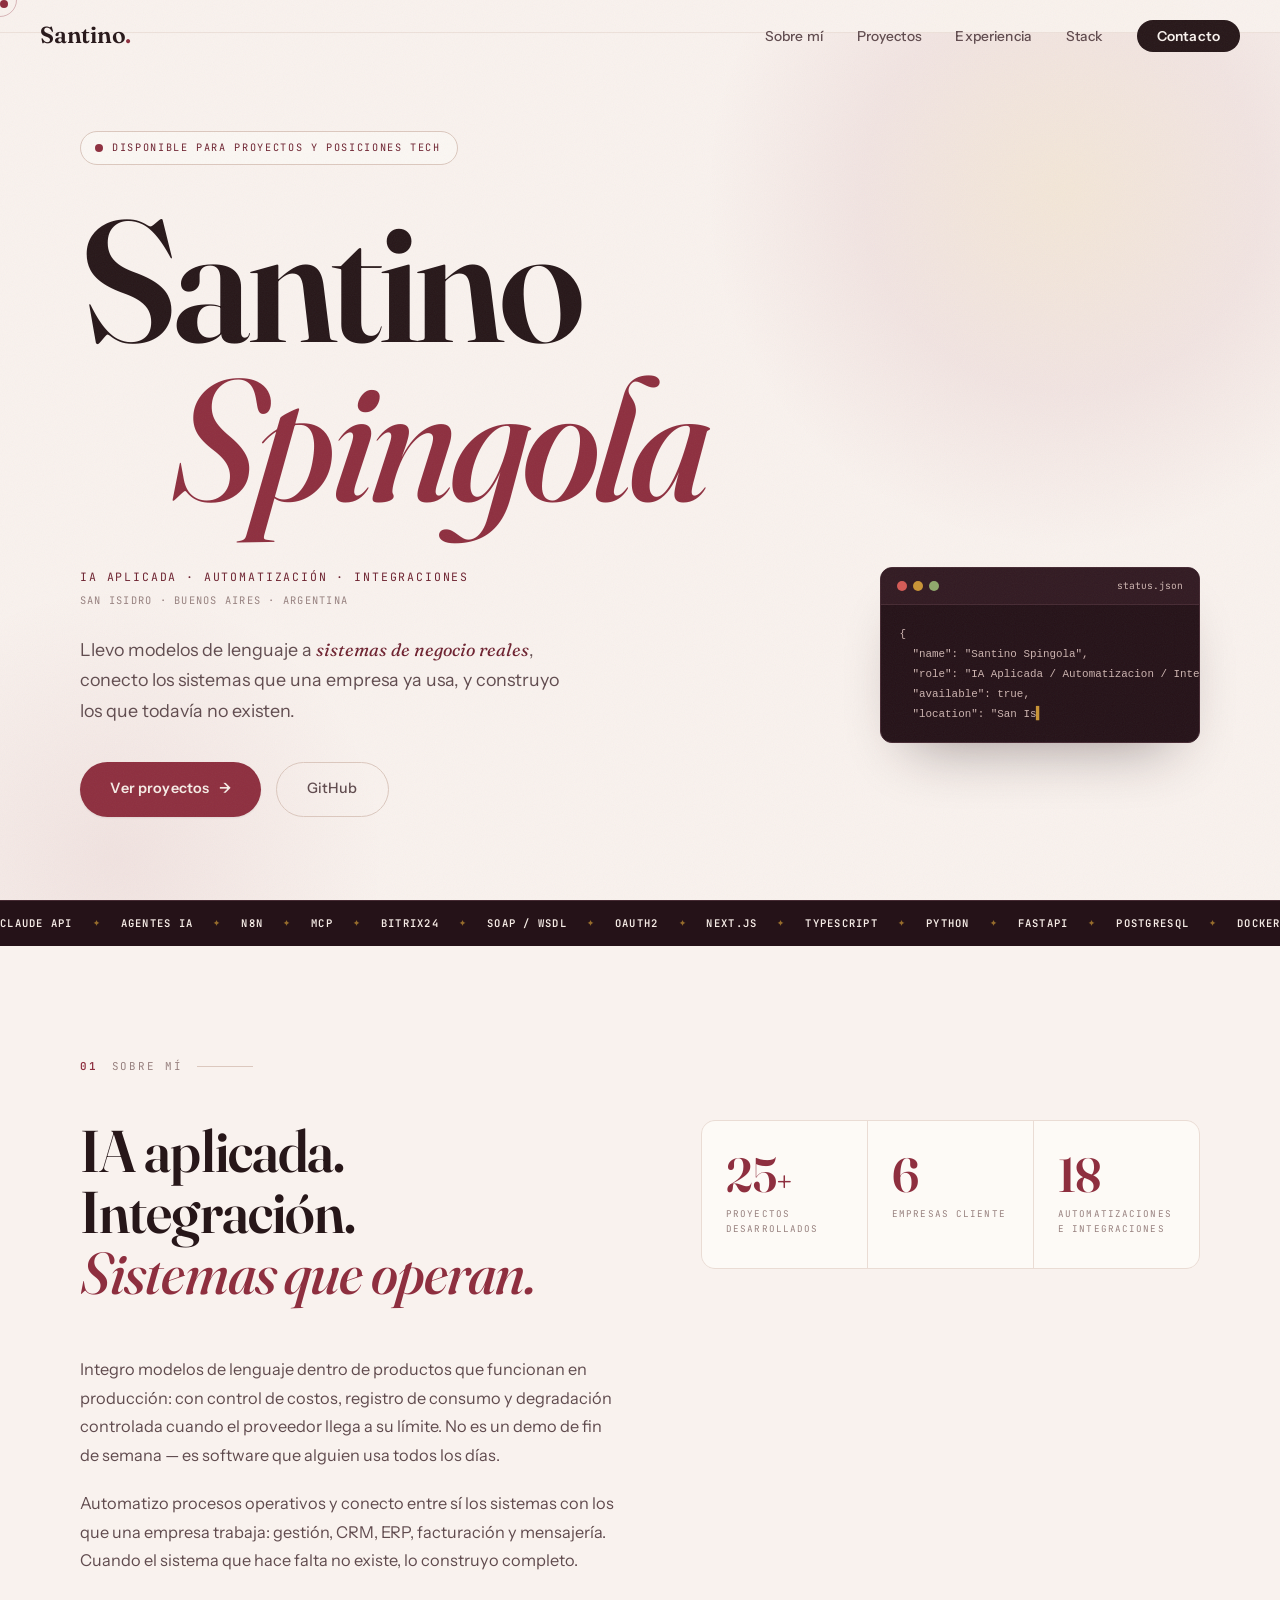
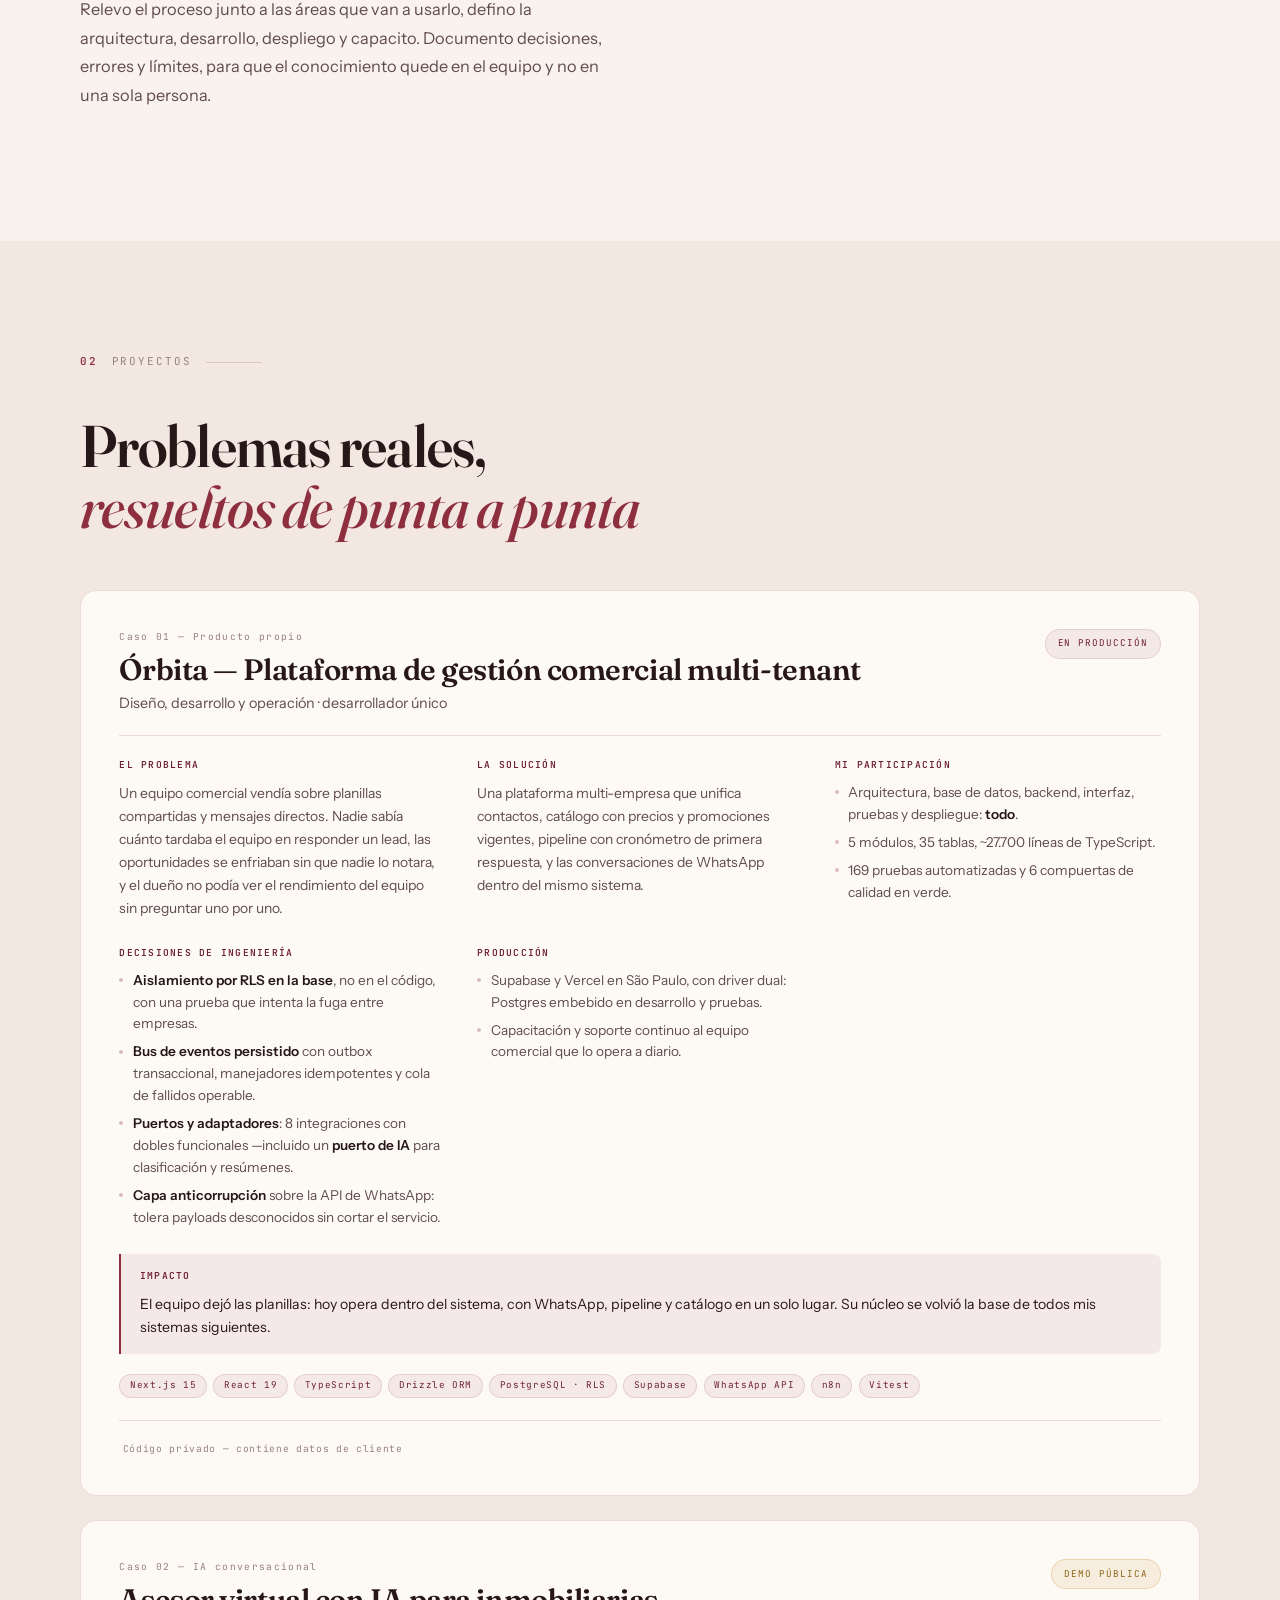
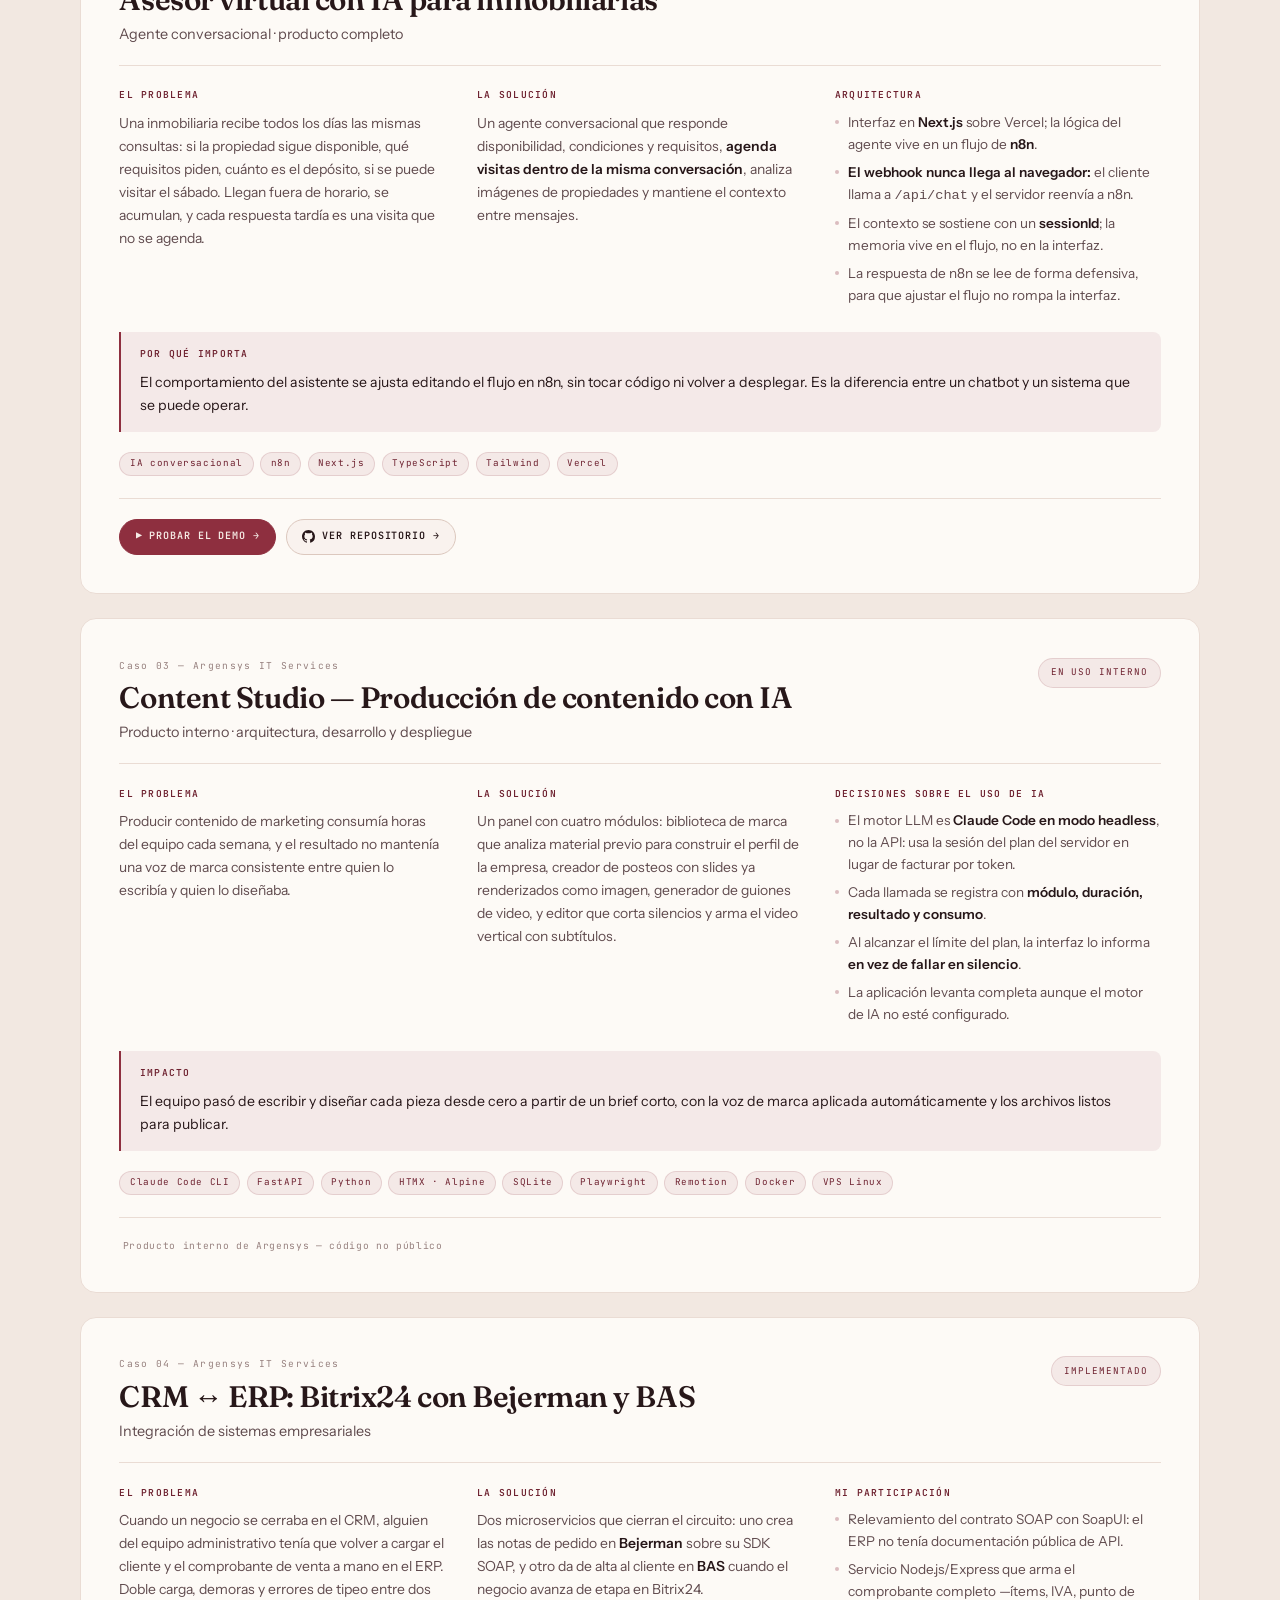
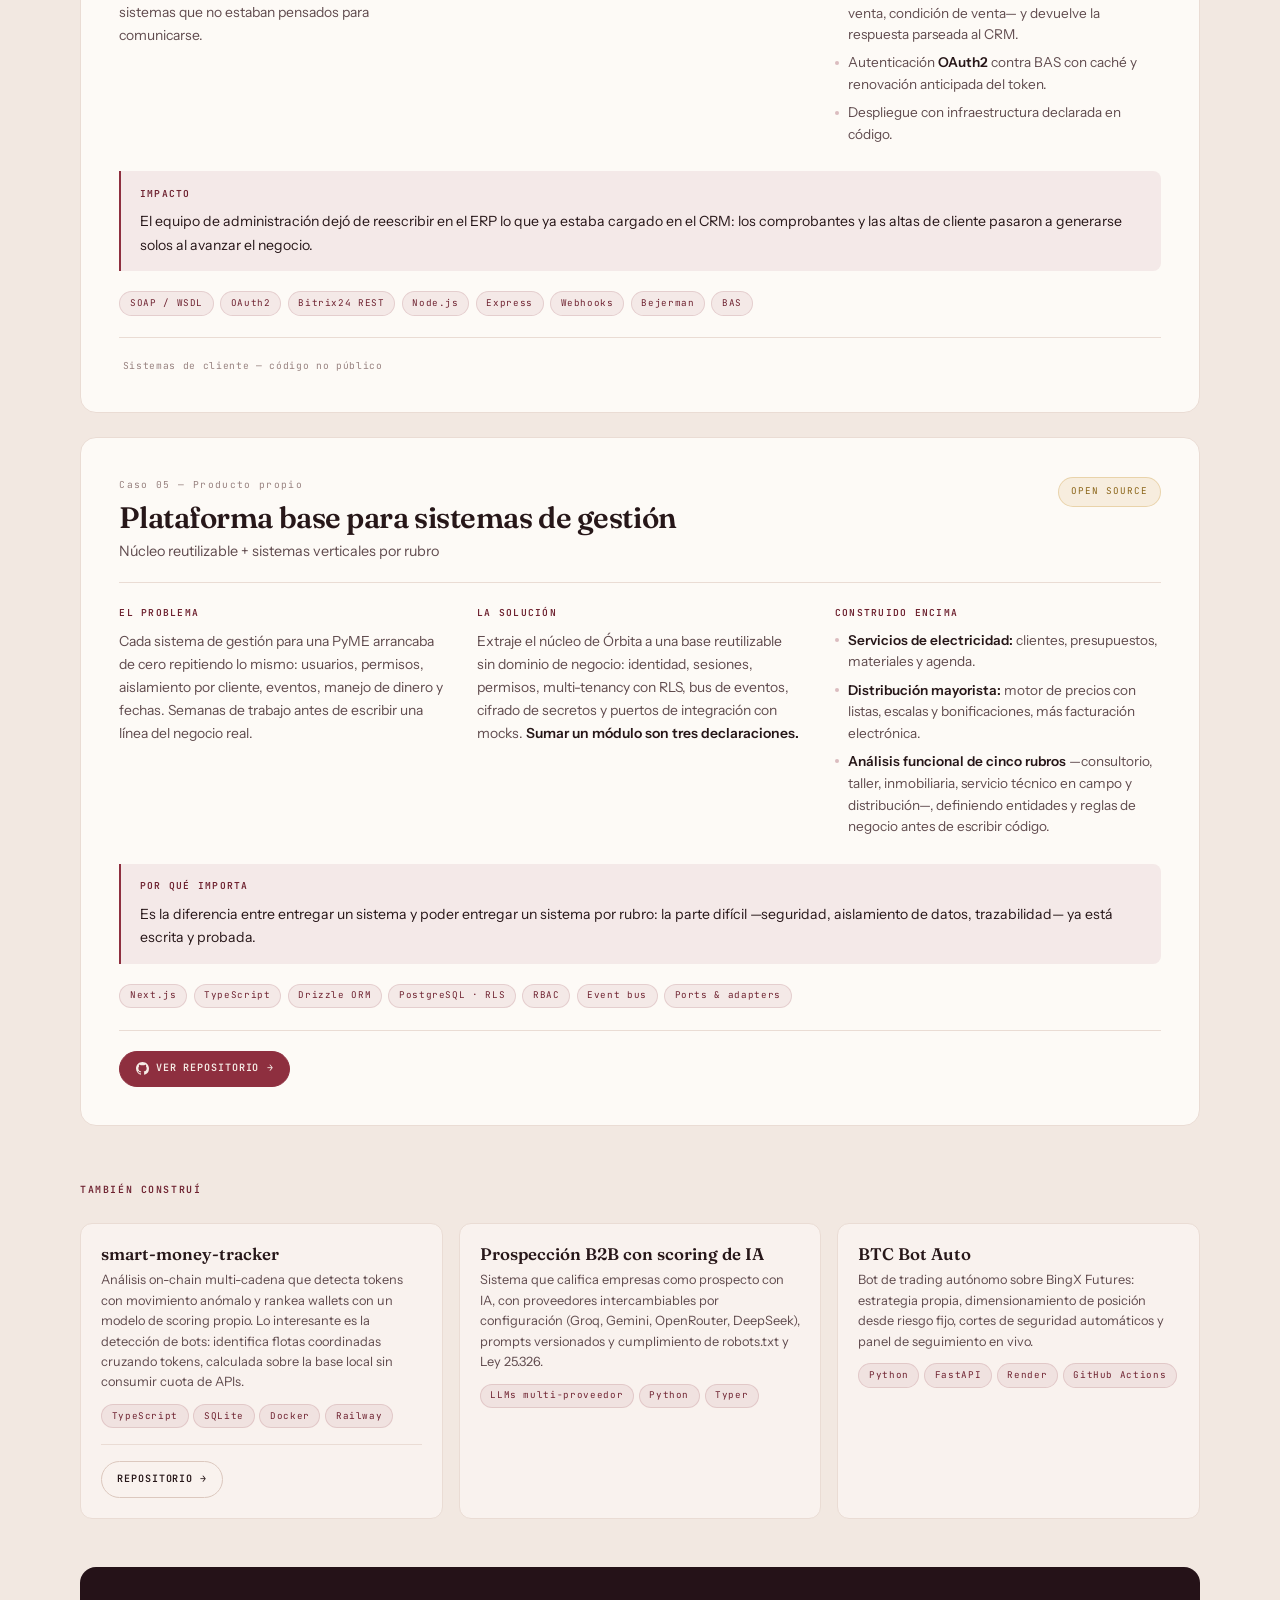
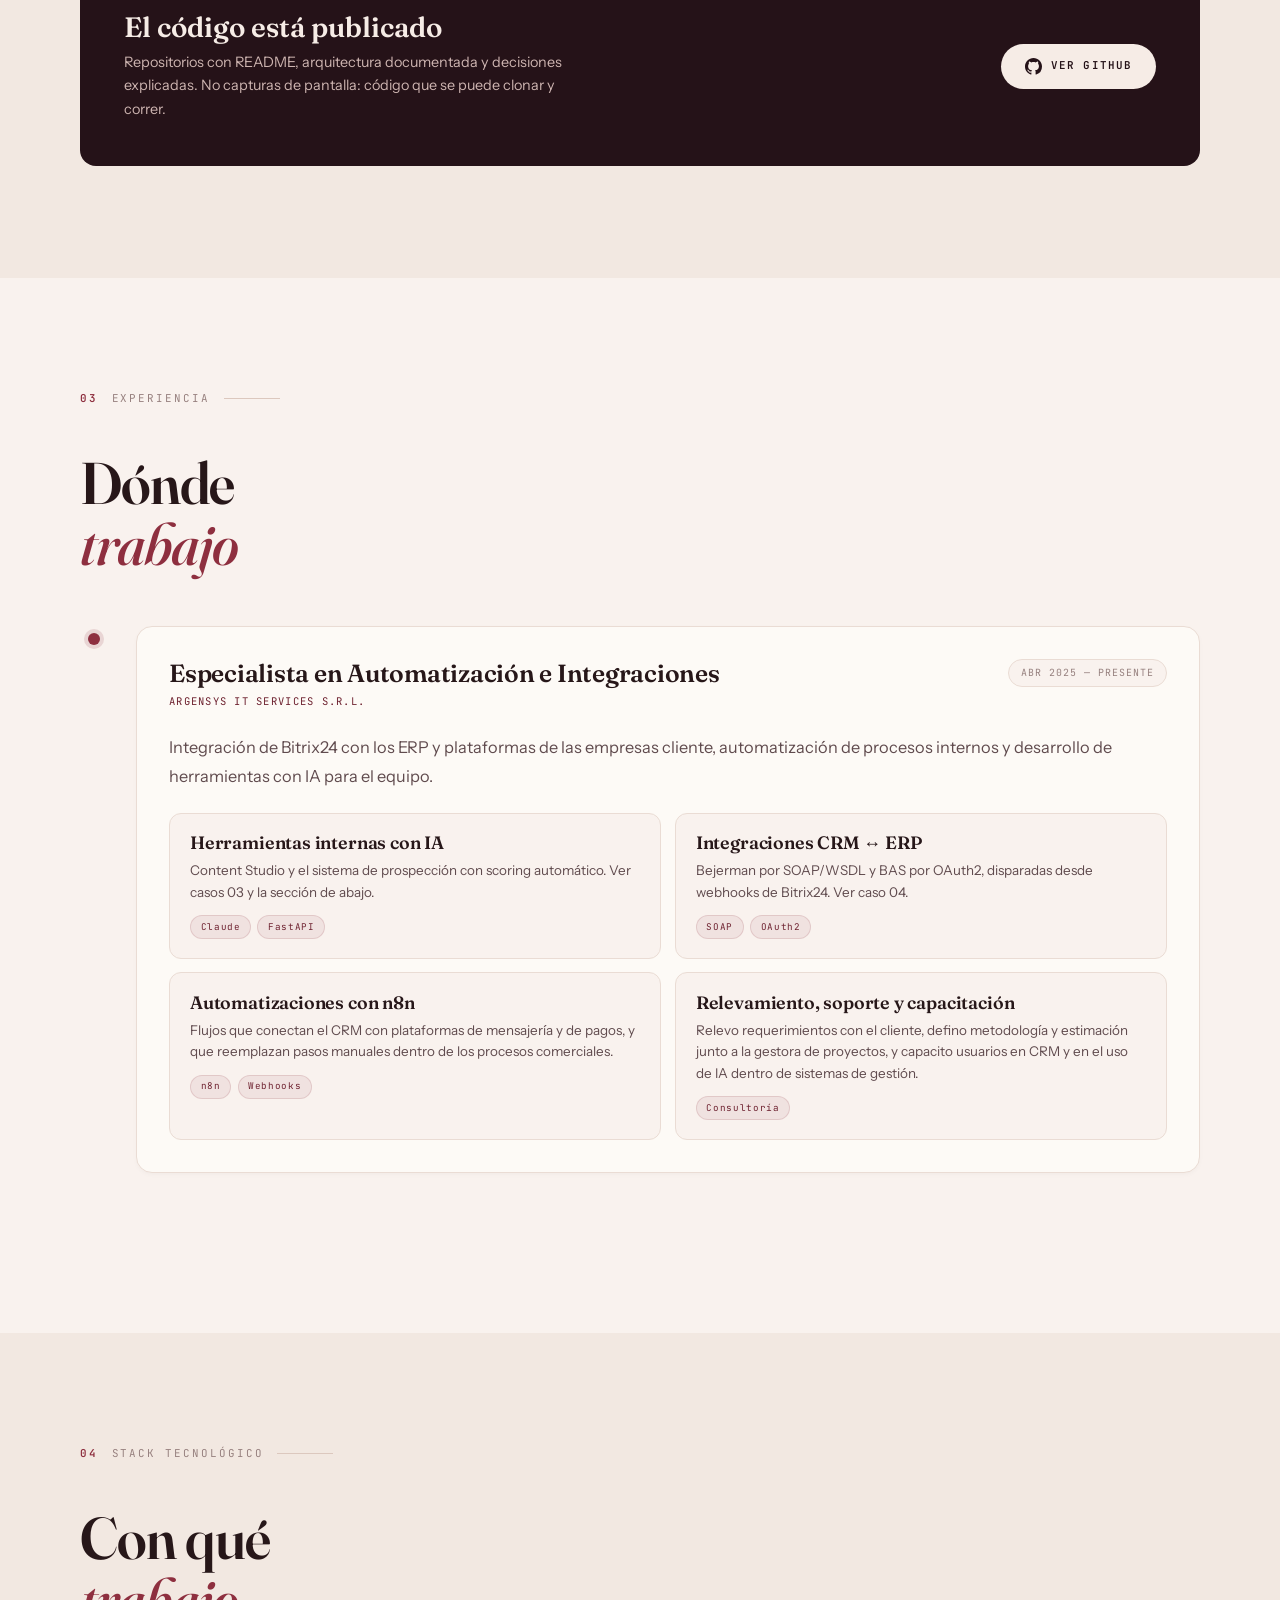
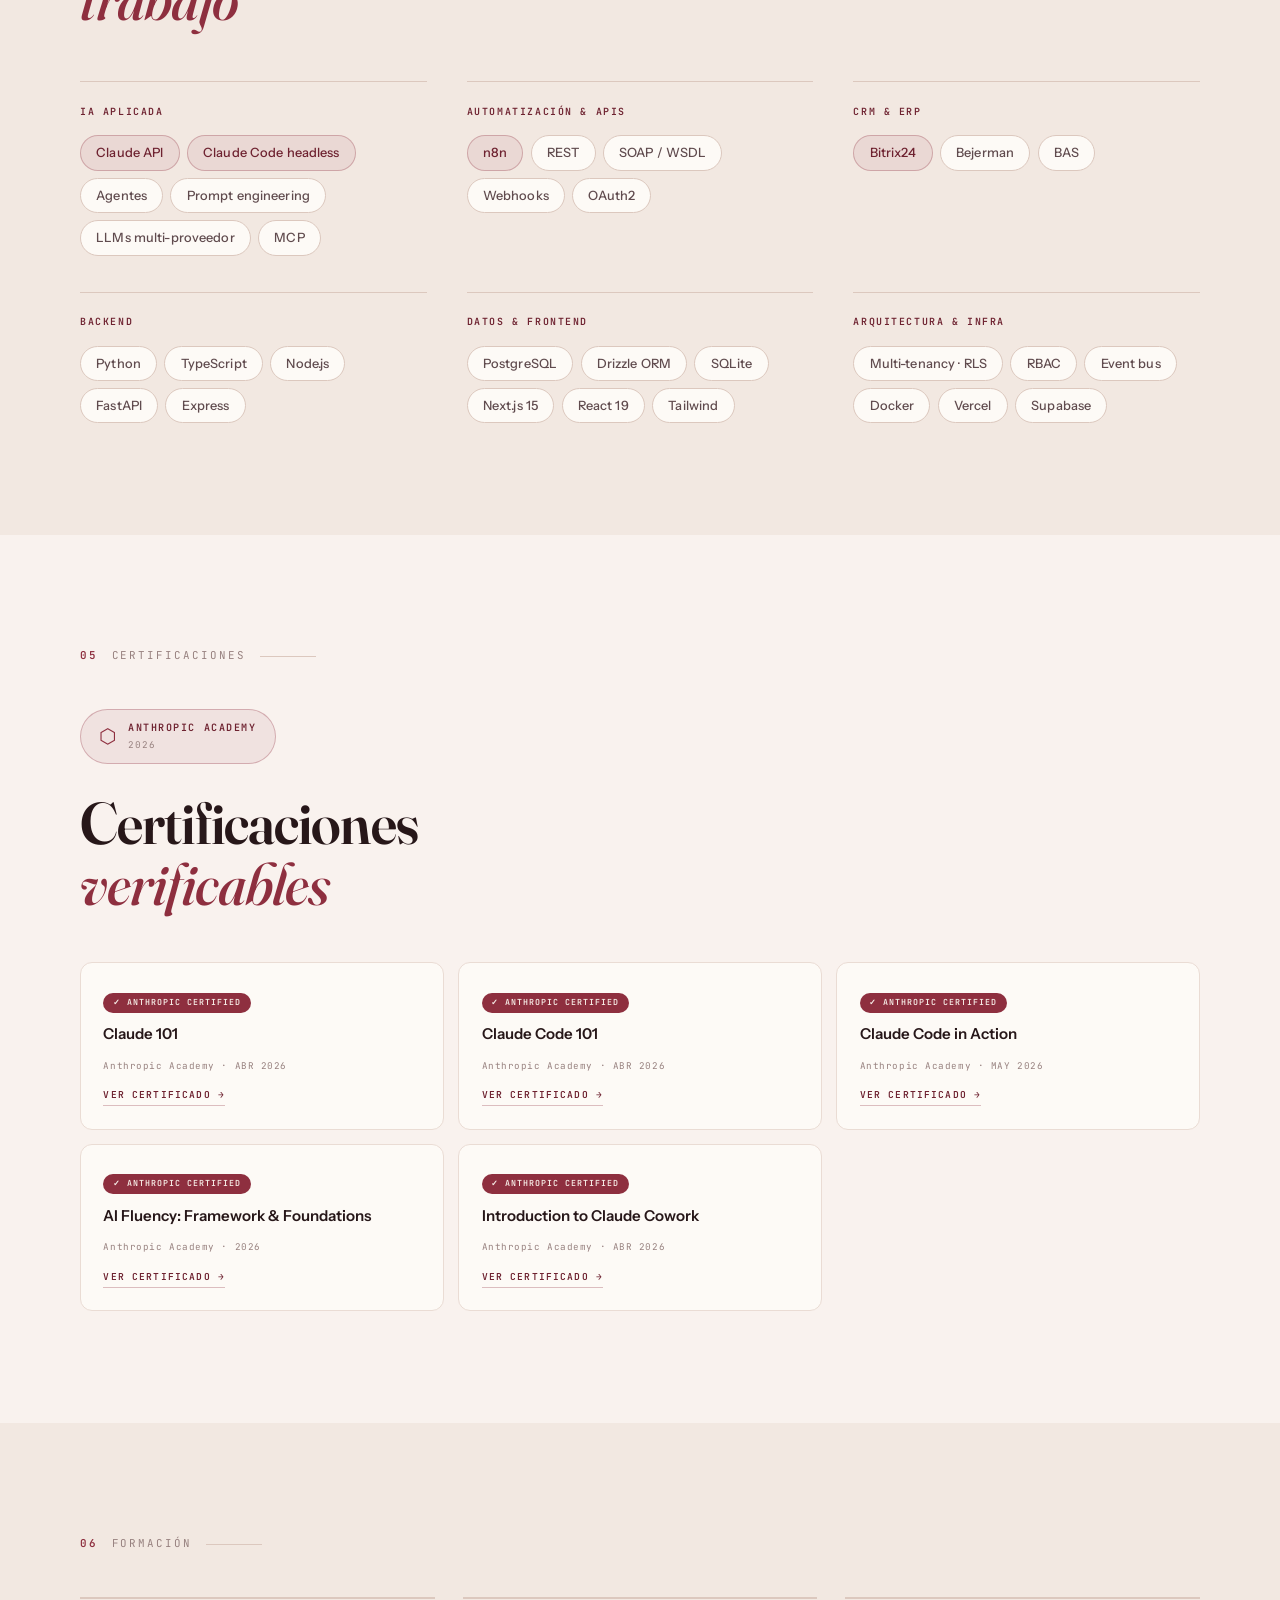
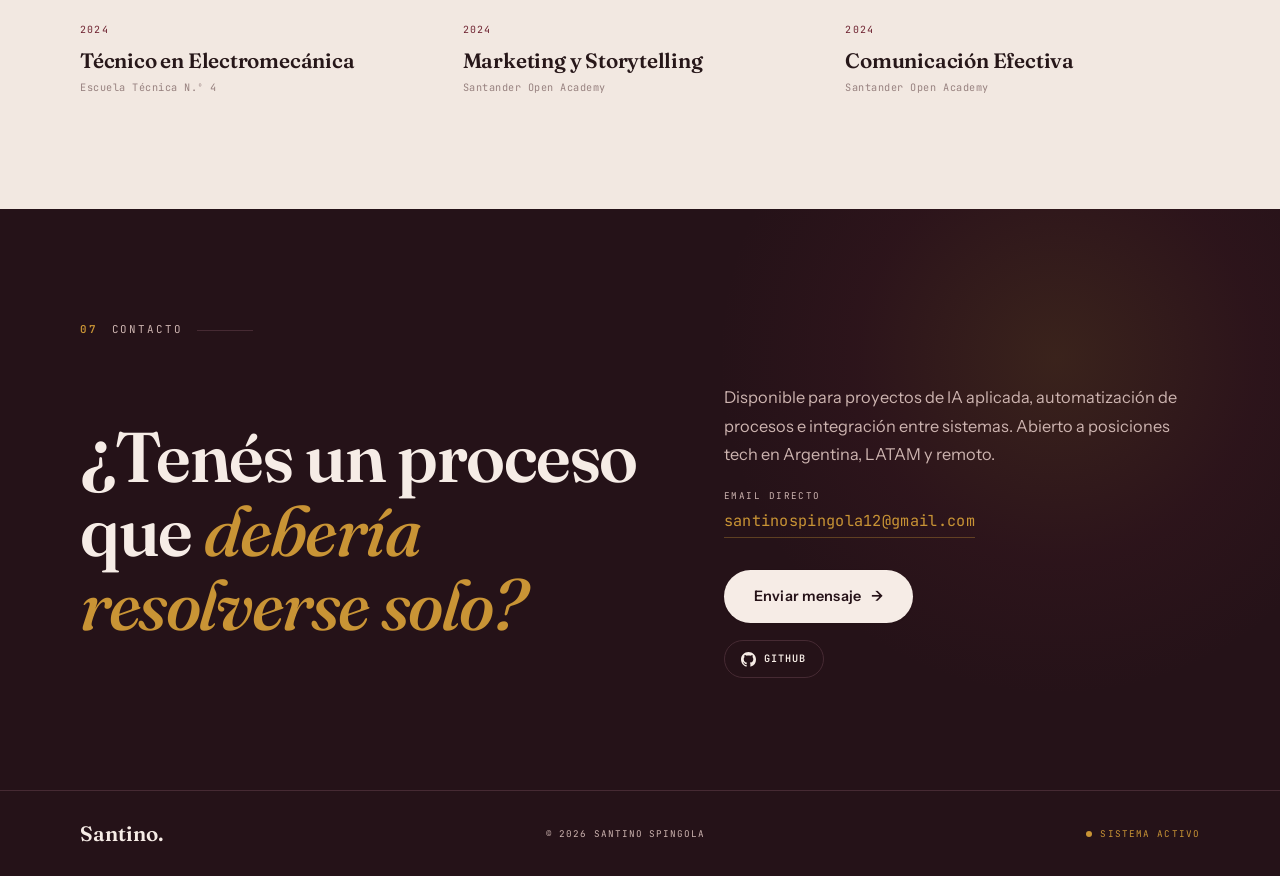
==== index.html @ 41336bd8 "Estadisticas: proyectos desarrollados, empresas cliente e integraciones" ====
<!DOCTYPE html>
<html lang="es" class="no-js">

<head>
  <meta charset="UTF-8">
  <meta name="viewport" content="width=device-width, initial-scale=1.0">
  <title>Santino Spingola — IA aplicada, automatización e integraciones</title>
  <meta name="description"
    content="Desarrollador de IA aplicada, automatización e integraciones. Integro modelos de lenguaje en productos reales, conecto CRM y ERP, y construyo sistemas de gestión multi-tenant. Buenos Aires, Argentina.">
  <meta name="theme-color" content="#F9F2EE">

  <!-- Open Graph — cómo se ve al compartir el link -->
  <meta property="og:type" content="website">
  <meta property="og:title" content="Santino Spingola — IA aplicada, automatización e integraciones">
  <meta property="og:description"
    content="Integro modelos de lenguaje en productos reales, conecto CRM y ERP, y construyo sistemas de gestión multi-tenant.">
  <meta property="og:locale" content="es_AR">
  <meta name="twitter:card" content="summary_large_image">

  <script>document.documentElement.classList.remove('no-js');</script>

  <link rel="preconnect" href="https://fonts.googleapis.com">
  <link rel="preconnect" href="https://fonts.gstatic.com" crossorigin>
  <link
    href="https://fonts.googleapis.com/css2?family=Fraunces:ital,opsz,wght@0,9..144,500;0,9..144,600;1,9..144,400;1,9..144,500&family=Instrument+Sans:wght@400;500;600&family=JetBrains+Mono:wght@400;600&display=swap"
    rel="stylesheet">
  <link rel="stylesheet" href="styles/main.css">
</head>

<body>

  <a href="#work" class="skip-link">Saltar a los proyectos</a>

  <div class="scroll-bar" id="scroll-bar"></div>
  <div class="cursor" id="cursor" aria-hidden="true"></div>
  <div class="cursor-ring" id="cursor-ring" aria-hidden="true"></div>
  <div class="grain" aria-hidden="true"></div>

  <!-- NAV -->
  <nav class="nav" id="nav">
    <a href="#hero" class="logo">Santino<span>.</span></a>
    <ul class="nav-links">
      <li><a href="#about">Sobre mí</a></li>
      <li><a href="#work">Proyectos</a></li>
      <li><a href="#experience">Experiencia</a></li>
      <li><a href="#stack">Stack</a></li>
      <li><a href="#contact" class="nav-cta">Contacto</a></li>
    </ul>
    <button class="hamburger" id="hamburger" aria-label="Abrir menú" aria-expanded="false" aria-controls="mobile-nav">
      <span></span><span></span><span></span>
    </button>
  </nav>

  <div class="mobile-nav" id="mobile-nav">
    <a href="#about" class="mob-link">Sobre mí</a>
    <a href="#work" class="mob-link">Proyectos</a>
    <a href="#experience" class="mob-link">Experiencia</a>
    <a href="#stack" class="mob-link">Stack</a>
    <a href="#certifications" class="mob-link">Certificaciones</a>
    <a href="#contact" class="mob-link">Contacto</a>
  </div>

  <!-- HERO -->
  <header class="hero" id="hero">
    <div class="wrap">

      <div class="hero-eyebrow reveal in">
        <span class="live-dot"></span>
        <span class="live-label">Disponible para proyectos y posiciones tech</span>
      </div>

      <h1 class="hero-names">
        <span class="name-line">Santino</span>
        <span class="name-line name-accent">Spingola</span>
      </h1>

      <div class="hero-row">
        <div class="hero-left">
          <p class="hero-role">IA aplicada · Automatización · Integraciones</p>
          <p class="hero-loc">San Isidro · Buenos Aires · Argentina</p>
          <p class="hero-desc">Llevo modelos de lenguaje a <em>sistemas de negocio reales</em>, conecto los sistemas que
            una empresa ya usa, y construyo los que todavía no existen.</p>
          <div class="hero-btns">
            <a href="#work" class="btn-primary">Ver proyectos<span class="btn-arrow">→</span></a>
            <a href="https://github.com/santinospingola" class="btn-ghost" target="_blank" rel="noopener">GitHub</a>
          </div>
        </div>

        <div class="terminal" id="terminal">
          <div class="term-bar">
            <span class="dot r"></span><span class="dot y"></span><span class="dot g"></span>
            <span class="term-file">status.json</span>
          </div>
          <pre class="term-body"><code id="term-code"></code><span class="blink" aria-hidden="true">▌</span></pre>
        </div>
      </div>

    </div>
  </header>

  <!-- TICKER -->
  <div class="ticker-wrap" aria-hidden="true">
    <div class="ticker">
      <span>Claude API</span><span class="sep">✦</span>
      <span>Agentes IA</span><span class="sep">✦</span>
      <span>n8n</span><span class="sep">✦</span>
      <span>MCP</span><span class="sep">✦</span>
      <span>Bitrix24</span><span class="sep">✦</span>
      <span>SOAP / WSDL</span><span class="sep">✦</span>
      <span>OAuth2</span><span class="sep">✦</span>
      <span>Next.js</span><span class="sep">✦</span>
      <span>TypeScript</span><span class="sep">✦</span>
      <span>Python</span><span class="sep">✦</span>
      <span>FastAPI</span><span class="sep">✦</span>
      <span>PostgreSQL</span><span class="sep">✦</span>
      <span>Docker</span><span class="sep">✦</span>
      <span>Supabase</span><span class="sep">✦</span>
      <!-- duplicado para el loop -->
      <span>Claude API</span><span class="sep">✦</span>
      <span>Agentes IA</span><span class="sep">✦</span>
      <span>n8n</span><span class="sep">✦</span>
      <span>MCP</span><span class="sep">✦</span>
      <span>Bitrix24</span><span class="sep">✦</span>
      <span>SOAP / WSDL</span><span class="sep">✦</span>
      <span>OAuth2</span><span class="sep">✦</span>
      <span>Next.js</span><span class="sep">✦</span>
      <span>TypeScript</span><span class="sep">✦</span>
      <span>Python</span><span class="sep">✦</span>
      <span>FastAPI</span><span class="sep">✦</span>
      <span>PostgreSQL</span><span class="sep">✦</span>
      <span>Docker</span><span class="sep">✦</span>
      <span>Supabase</span><span class="sep">✦</span>
    </div>
  </div>

  <!-- ABOUT -->
  <section class="section" id="about">
    <div class="wrap">
      <p class="sec-label"><span class="num">01</span> Sobre mí</p>
      <div class="about-grid">
        <div class="reveal">
          <h2 class="sec-title">IA aplicada.<br>Integración.<br><em>Sistemas que operan.</em></h2>
          <p class="body-txt">Integro modelos de lenguaje dentro de productos que funcionan en producción: con control
            de costos, registro de consumo y degradación controlada cuando el proveedor llega a su límite. No es un demo
            de fin de semana — es software que alguien usa todos los días.</p>
          <p class="body-txt">Automatizo procesos operativos y conecto entre sí los sistemas con los que una empresa
            trabaja: gestión, CRM, ERP, facturación y mensajería. Cuando el sistema que hace falta no existe, lo
            construyo completo.</p>
          <p class="body-txt">Relevo el proceso junto a las áreas que van a usarlo, defino la arquitectura, desarrollo,
            despliego y capacito. Documento decisiones, errores y límites, para que el conocimiento quede en el equipo y
            no en una sola persona.</p>
        </div>
        <div class="stats reveal">
          <div class="stat">
            <div class="stat-num"><span class="stat-n" data-to="25">0</span><span class="stat-sfx">+</span></div>
            <span class="stat-lbl">Proyectos desarrollados</span>
          </div>
          <div class="stat">
            <div class="stat-num"><span class="stat-n" data-to="6">0</span></div>
            <span class="stat-lbl">Empresas cliente</span>
          </div>
          <div class="stat">
            <div class="stat-num"><span class="stat-n" data-to="18">0</span></div>
            <span class="stat-lbl">Automatizaciones e integraciones</span>
          </div>
        </div>
      </div>
    </div>
  </section>

  <!-- PROYECTOS -->
  <section class="section bg-surface" id="work">
    <div class="wrap">
      <p class="sec-label"><span class="num">02</span> Proyectos</p>
      <h2 class="sec-title reveal">Problemas reales,<br><em>resueltos de punta a punta</em></h2>

      <div class="case-list">

        <!-- 01 ÓRBITA -->
        <article class="case reveal">
          <div class="case-head">
            <div>
              <span class="case-idx">Caso 01 — Producto propio</span>
              <h3 class="case-name">Órbita — Plataforma de gestión comercial multi-tenant</h3>
              <p class="case-kind">Diseño, desarrollo y operación · desarrollador único</p>
            </div>
            <span class="case-badge live">En producción</span>
          </div>
          <div class="case-body">
            <div class="case-block">
              <h4>El problema</h4>
              <p>Un equipo comercial vendía sobre planillas compartidas y mensajes directos. Nadie sabía cuánto tardaba
                el equipo en responder un lead, las oportunidades se enfriaban sin que nadie lo notara, y el dueño no
                podía ver el rendimiento del equipo sin preguntar uno por uno.</p>
            </div>
            <div class="case-block">
              <h4>La solución</h4>
              <p>Una plataforma multi-empresa que unifica contactos, catálogo con precios y promociones vigentes,
                pipeline con cronómetro de primera respuesta, y las conversaciones de WhatsApp dentro del mismo
                sistema.</p>
            </div>
            <div class="case-block">
              <h4>Mi participación</h4>
              <ul>
                <li>Arquitectura, base de datos, backend, interfaz, pruebas y despliegue: <strong>todo</strong>.</li>
                <li>5 módulos, 35 tablas, ~27.700 líneas de TypeScript.</li>
                <li>169 pruebas automatizadas y 6 compuertas de calidad en verde.</li>
              </ul>
            </div>
            <div class="case-block">
              <h4>Decisiones de ingeniería</h4>
              <ul>
                <li><strong>Aislamiento por RLS en la base</strong>, no en el código, con una prueba que intenta la fuga
                  entre empresas.</li>
                <li><strong>Bus de eventos persistido</strong> con outbox transaccional, manejadores idempotentes y cola
                  de fallidos operable.</li>
                <li><strong>Puertos y adaptadores</strong>: 8 integraciones con dobles funcionales —incluido un
                  <strong>puerto de IA</strong> para clasificación y resúmenes.</li>
                <li><strong>Capa anticorrupción</strong> sobre la API de WhatsApp: tolera payloads desconocidos sin
                  cortar el servicio.</li>
              </ul>
            </div>
            <div class="case-block">
              <h4>Producción</h4>
              <ul>
                <li>Supabase y Vercel en São Paulo, con driver dual: Postgres embebido en desarrollo y pruebas.</li>
                <li>Capacitación y soporte continuo al equipo comercial que lo opera a diario.</li>
              </ul>
            </div>
            <div class="case-impact case-block">
              <h4>Impacto</h4>
              <p>El equipo dejó las planillas: hoy opera dentro del sistema, con WhatsApp, pipeline y catálogo en un solo
                lugar. Su núcleo se volvió la base de todos mis sistemas siguientes.</p>
            </div>
          </div>
          <div class="case-foot">
            <span class="tag">Next.js 15</span><span class="tag">React 19</span><span class="tag">TypeScript</span>
            <span class="tag">Drizzle ORM</span><span class="tag">PostgreSQL · RLS</span><span
              class="tag">Supabase</span>
            <span class="tag">WhatsApp API</span><span class="tag">n8n</span><span class="tag">Vitest</span>
          </div>
          <div class="case-links">
            <span class="case-note">Código privado — contiene datos de cliente</span>
          </div>
        </article>

        <!-- 02 ASESOR VIRTUAL IA -->
        <article class="case reveal">
          <div class="case-head">
            <div>
              <span class="case-idx">Caso 02 — IA conversacional</span>
              <h3 class="case-name">Asesor virtual con IA para inmobiliarias</h3>
              <p class="case-kind">Agente conversacional · producto completo</p>
            </div>
            <span class="case-badge">Demo pública</span>
          </div>
          <div class="case-body">
            <div class="case-block">
              <h4>El problema</h4>
              <p>Una inmobiliaria recibe todos los días las mismas consultas: si la propiedad sigue disponible, qué
                requisitos piden, cuánto es el depósito, si se puede visitar el sábado. Llegan fuera de horario, se
                acumulan, y cada respuesta tardía es una visita que no se agenda.</p>
            </div>
            <div class="case-block">
              <h4>La solución</h4>
              <p>Un agente conversacional que responde disponibilidad, condiciones y requisitos, <strong>agenda visitas
                  dentro de la misma conversación</strong>, analiza imágenes de propiedades y mantiene el contexto entre
                mensajes.</p>
            </div>
            <div class="case-block">
              <h4>Arquitectura</h4>
              <ul>
                <li>Interfaz en <strong>Next.js</strong> sobre Vercel; la lógica del agente vive en un flujo de
                  <strong>n8n</strong>.</li>
                <li><strong>El webhook nunca llega al navegador:</strong> el cliente llama a <code>/api/chat</code> y el
                  servidor reenvía a n8n.</li>
                <li>El contexto se sostiene con un <strong>sessionId</strong>; la memoria vive en el flujo, no en la
                  interfaz.</li>
                <li>La respuesta de n8n se lee de forma defensiva, para que ajustar el flujo no rompa la interfaz.</li>
              </ul>
            </div>
            <div class="case-impact case-block">
              <h4>Por qué importa</h4>
              <p>El comportamiento del asistente se ajusta editando el flujo en n8n, sin tocar código ni volver a
                desplegar. Es la diferencia entre un chatbot y un sistema que se puede operar.</p>
            </div>
          </div>
          <div class="case-foot">
            <span class="tag pill-o">IA conversacional</span><span class="tag">n8n</span><span
              class="tag">Next.js</span>
            <span class="tag">TypeScript</span><span class="tag">Tailwind</span><span class="tag">Vercel</span>
          </div>
          <div class="case-links">
            <a href="https://sistema-inmobiliarias.vercel.app" class="case-link primary" target="_blank"
              rel="noopener">
              ▶ Probar el demo <span class="arr">→</span>
            </a>
            <a href="https://github.com/santinospingola/argensys-chatbot" class="case-link" target="_blank"
              rel="noopener">
              <svg viewBox="0 0 16 16" fill="currentColor" aria-hidden="true">
                <path
                  d="M8 0C3.58 0 0 3.58 0 8c0 3.54 2.29 6.53 5.47 7.59.4.07.55-.17.55-.38 0-.19-.01-.82-.01-1.49-2.01.37-2.53-.49-2.69-.94-.09-.23-.48-.94-.82-1.13-.28-.15-.68-.52-.01-.53.63-.01 1.08.58 1.23.82.72 1.21 1.87.87 2.33.66.07-.52.28-.87.51-1.07-1.78-.2-3.64-.89-3.64-3.95 0-.87.31-1.59.82-2.15-.08-.2-.36-1.02.08-2.12 0 0 .67-.21 2.2.82.64-.18 1.32-.27 2-.27s1.36.09 2 .27c1.53-1.04 2.2-.82 2.2-.82.44 1.1.16 1.92.08 2.12.51.56.82 1.27.82 2.15 0 3.07-1.87 3.75-3.65 3.95.29.25.54.73.54 1.48 0 1.07-.01 1.93-.01 2.2 0 .21.15.46.55.38A8.01 8.01 0 0 0 16 8c0-4.42-3.58-8-8-8z" />
              </svg>
              Ver repositorio <span class="arr">→</span>
            </a>
          </div>
        </article>

        <!-- 03 CONTENT STUDIO -->
        <article class="case reveal">
          <div class="case-head">
            <div>
              <span class="case-idx">Caso 03 — Argensys IT Services</span>
              <h3 class="case-name">Content Studio — Producción de contenido con IA</h3>
              <p class="case-kind">Producto interno · arquitectura, desarrollo y despliegue</p>
            </div>
            <span class="case-badge live">En uso interno</span>
          </div>
          <div class="case-body">
            <div class="case-block">
              <h4>El problema</h4>
              <p>Producir contenido de marketing consumía horas del equipo cada semana, y el resultado no mantenía una
                voz de marca consistente entre quien lo escribía y quien lo diseñaba.</p>
            </div>
            <div class="case-block">
              <h4>La solución</h4>
              <p>Un panel con cuatro módulos: biblioteca de marca que analiza material previo para construir el perfil de
                la empresa, creador de posteos con slides ya renderizados como imagen, generador de guiones de video, y
                editor que corta silencios y arma el video vertical con subtítulos.</p>
            </div>
            <div class="case-block">
              <h4>Decisiones sobre el uso de IA</h4>
              <ul>
                <li>El motor LLM es <strong>Claude Code en modo headless</strong>, no la API: usa la sesión del plan del
                  servidor en lugar de facturar por token.</li>
                <li>Cada llamada se registra con <strong>módulo, duración, resultado y consumo</strong>.</li>
                <li>Al alcanzar el límite del plan, la interfaz lo informa <strong>en vez de fallar en silencio</strong>.
                </li>
                <li>La aplicación levanta completa aunque el motor de IA no esté configurado.</li>
              </ul>
            </div>
            <div class="case-impact case-block">
              <h4>Impacto</h4>
              <p>El equipo pasó de escribir y diseñar cada pieza desde cero a partir de un brief corto, con la voz de
                marca aplicada automáticamente y los archivos listos para publicar.</p>
            </div>
          </div>
          <div class="case-foot">
            <span class="tag pill-o">Claude Code CLI</span><span class="tag">FastAPI</span><span
              class="tag">Python</span>
            <span class="tag">HTMX · Alpine</span><span class="tag">SQLite</span><span class="tag">Playwright</span>
            <span class="tag">Remotion</span><span class="tag">Docker</span><span class="tag">VPS Linux</span>
          </div>
          <div class="case-links">
            <span class="case-note">Producto interno de Argensys — código no público</span>
          </div>
        </article>

        <!-- 04 CRM ↔ ERP -->
        <article class="case reveal">
          <div class="case-head">
            <div>
              <span class="case-idx">Caso 04 — Argensys IT Services</span>
              <h3 class="case-name">CRM ↔ ERP: Bitrix24 con Bejerman y BAS</h3>
              <p class="case-kind">Integración de sistemas empresariales</p>
            </div>
            <span class="case-badge live">Implementado</span>
          </div>
          <div class="case-body">
            <div class="case-block">
              <h4>El problema</h4>
              <p>Cuando un negocio se cerraba en el CRM, alguien del equipo administrativo tenía que volver a cargar el
                cliente y el comprobante de venta a mano en el ERP. Doble carga, demoras y errores de tipeo entre dos
                sistemas que no estaban pensados para comunicarse.</p>
            </div>
            <div class="case-block">
              <h4>La solución</h4>
              <p>Dos microservicios que cierran el circuito: uno crea las notas de pedido en <strong>Bejerman</strong>
                sobre su SDK SOAP, y otro da de alta al cliente en <strong>BAS</strong> cuando el negocio avanza de
                etapa en Bitrix24.</p>
            </div>
            <div class="case-block">
              <h4>Mi participación</h4>
              <ul>
                <li>Relevamiento del contrato SOAP con SoapUI: el ERP no tenía documentación pública de API.</li>
                <li>Servicio Node.js/Express que arma el comprobante completo —ítems, IVA, punto de venta, condición de
                  venta— y devuelve la respuesta parseada al CRM.</li>
                <li>Autenticación <strong>OAuth2</strong> contra BAS con caché y renovación anticipada del token.</li>
                <li>Despliegue con infraestructura declarada en código.</li>
              </ul>
            </div>
            <div class="case-impact case-block">
              <h4>Impacto</h4>
              <p>El equipo de administración dejó de reescribir en el ERP lo que ya estaba cargado en el CRM: los
                comprobantes y las altas de cliente pasaron a generarse solos al avanzar el negocio.</p>
            </div>
          </div>
          <div class="case-foot">
            <span class="tag pill-o">SOAP / WSDL</span><span class="tag">OAuth2</span><span class="tag">Bitrix24
              REST</span>
            <span class="tag">Node.js</span><span class="tag">Express</span><span class="tag">Webhooks</span>
            <span class="tag">Bejerman</span><span class="tag">BAS</span>
          </div>
          <div class="case-links">
            <span class="case-note">Sistemas de cliente — código no público</span>
          </div>
        </article>

        <!-- 05 PLATAFORMA BASE -->
        <article class="case reveal">
          <div class="case-head">
            <div>
              <span class="case-idx">Caso 05 — Producto propio</span>
              <h3 class="case-name">Plataforma base para sistemas de gestión</h3>
              <p class="case-kind">Núcleo reutilizable + sistemas verticales por rubro</p>
            </div>
            <span class="case-badge">Open source</span>
          </div>
          <div class="case-body">
            <div class="case-block">
              <h4>El problema</h4>
              <p>Cada sistema de gestión para una PyME arrancaba de cero repitiendo lo mismo: usuarios, permisos,
                aislamiento por cliente, eventos, manejo de dinero y fechas. Semanas de trabajo antes de escribir una
                línea del negocio real.</p>
            </div>
            <div class="case-block">
              <h4>La solución</h4>
              <p>Extraje el núcleo de Órbita a una base reutilizable sin dominio de negocio: identidad, sesiones,
                permisos, multi-tenancy con RLS, bus de eventos, cifrado de secretos y puertos de integración con mocks.
                <strong>Sumar un módulo son tres declaraciones.</strong>
              </p>
            </div>
            <div class="case-block">
              <h4>Construido encima</h4>
              <ul>
                <li><strong>Servicios de electricidad:</strong> clientes, presupuestos, materiales y agenda.</li>
                <li><strong>Distribución mayorista:</strong> motor de precios con listas, escalas y bonificaciones, más
                  facturación electrónica.</li>
                <li><strong>Análisis funcional de cinco rubros</strong> —consultorio, taller, inmobiliaria, servicio
                  técnico en campo y distribución—, definiendo entidades y reglas de negocio antes de escribir código.
                </li>
              </ul>
            </div>
            <div class="case-impact case-block">
              <h4>Por qué importa</h4>
              <p>Es la diferencia entre entregar un sistema y poder entregar un sistema por rubro: la parte difícil
                —seguridad, aislamiento de datos, trazabilidad— ya está escrita y probada.</p>
            </div>
          </div>
          <div class="case-foot">
            <span class="tag">Next.js</span><span class="tag">TypeScript</span><span class="tag">Drizzle ORM</span>
            <span class="tag">PostgreSQL · RLS</span><span class="tag">RBAC</span><span class="tag">Event bus</span>
            <span class="tag">Ports &amp; adapters</span>
          </div>
          <div class="case-links">
            <a href="https://github.com/santinospingola/gestion-starter" class="case-link primary" target="_blank"
              rel="noopener">
              <svg viewBox="0 0 16 16" fill="currentColor" aria-hidden="true">
                <path
                  d="M8 0C3.58 0 0 3.58 0 8c0 3.54 2.29 6.53 5.47 7.59.4.07.55-.17.55-.38 0-.19-.01-.82-.01-1.49-2.01.37-2.53-.49-2.69-.94-.09-.23-.48-.94-.82-1.13-.28-.15-.68-.52-.01-.53.63-.01 1.08.58 1.23.82.72 1.21 1.87.87 2.33.66.07-.52.28-.87.51-1.07-1.78-.2-3.64-.89-3.64-3.95 0-.87.31-1.59.82-2.15-.08-.2-.36-1.02.08-2.12 0 0 .67-.21 2.2.82.64-.18 1.32-.27 2-.27s1.36.09 2 .27c1.53-1.04 2.2-.82 2.2-.82.44 1.1.16 1.92.08 2.12.51.56.82 1.27.82 2.15 0 3.07-1.87 3.75-3.65 3.95.29.25.54.73.54 1.48 0 1.07-.01 1.93-.01 2.2 0 .21.15.46.55.38A8.01 8.01 0 0 0 16 8c0-4.42-3.58-8-8-8z" />
              </svg>
              Ver repositorio <span class="arr">→</span>
            </a>
          </div>
        </article>

      </div>

      <!-- SECUNDARIO -->
      <h3 class="cat-lbl" style="margin-top:3.5rem">También construí</h3>
      <div class="mini-grid">
        <div class="mini reveal">
          <span class="mini-name">smart-money-tracker</span>
          <p class="mini-desc">Análisis on-chain multi-cadena que detecta tokens con movimiento anómalo y rankea wallets
            con un modelo de scoring propio. Lo interesante es la detección de bots: identifica flotas coordinadas
            cruzando tokens, calculada sobre la base local sin consumir cuota de APIs.</p>
          <div class="mini-tags"><span class="tag">TypeScript</span><span class="tag">SQLite</span><span
              class="tag">Docker</span><span class="tag">Railway</span></div>
          <div class="case-links" style="margin-top:1rem;padding-top:1rem">
            <a href="https://github.com/santinospingola/smart-money-tracker" class="case-link" target="_blank"
              rel="noopener">Repositorio <span class="arr">→</span></a>
          </div>
        </div>
        <div class="mini reveal">
          <span class="mini-name">Prospección B2B con scoring de IA</span>
          <p class="mini-desc">Sistema que califica empresas como prospecto con IA, con proveedores intercambiables por
            configuración (Groq, Gemini, OpenRouter, DeepSeek), prompts versionados y cumplimiento de robots.txt y Ley
            25.326.</p>
          <div class="mini-tags"><span class="tag pill-o">LLMs multi-proveedor</span><span
              class="tag">Python</span><span class="tag">Typer</span></div>
        </div>
        <div class="mini reveal">
          <span class="mini-name">BTC Bot Auto</span>
          <p class="mini-desc">Bot de trading autónomo sobre BingX Futures: estrategia propia, dimensionamiento de
            posición desde riesgo fijo, cortes de seguridad automáticos y panel de seguimiento en vivo.</p>
          <div class="mini-tags"><span class="tag">Python</span><span class="tag">FastAPI</span><span
              class="tag">Render</span><span class="tag">GitHub Actions</span></div>
        </div>
      </div>

      <!-- TIRA GITHUB -->
      <div class="gh-strip reveal">
        <div class="gh-txt">
          <h3>El código está publicado</h3>
          <p>Repositorios con README, arquitectura documentada y decisiones explicadas. No capturas de pantalla:
            código que se puede clonar y correr.</p>
        </div>
        <a href="https://github.com/santinospingola" class="gh-btn" target="_blank" rel="noopener">
          <svg viewBox="0 0 16 16" fill="currentColor" aria-hidden="true">
            <path
              d="M8 0C3.58 0 0 3.58 0 8c0 3.54 2.29 6.53 5.47 7.59.4.07.55-.17.55-.38 0-.19-.01-.82-.01-1.49-2.01.37-2.53-.49-2.69-.94-.09-.23-.48-.94-.82-1.13-.28-.15-.68-.52-.01-.53.63-.01 1.08.58 1.23.82.72 1.21 1.87.87 2.33.66.07-.52.28-.87.51-1.07-1.78-.2-3.64-.89-3.64-3.95 0-.87.31-1.59.82-2.15-.08-.2-.36-1.02.08-2.12 0 0 .67-.21 2.2.82.64-.18 1.32-.27 2-.27s1.36.09 2 .27c1.53-1.04 2.2-.82 2.2-.82.44 1.1.16 1.92.08 2.12.51.56.82 1.27.82 2.15 0 3.07-1.87 3.75-3.65 3.95.29.25.54.73.54 1.48 0 1.07-.01 1.93-.01 2.2 0 .21.15.46.55.38A8.01 8.01 0 0 0 16 8c0-4.42-3.58-8-8-8z" />
          </svg>
          Ver GitHub
        </a>
      </div>

    </div>
  </section>

  <!-- EXPERIENCIA -->
  <section class="section" id="experience">
    <div class="wrap">
      <p class="sec-label"><span class="num">03</span> Experiencia</p>
      <h2 class="sec-title reveal">Dónde<br><em>trabajo</em></h2>
      <div class="tl">
        <div class="tl-item reveal">
          <div class="tl-side">
            <div class="tl-dot"></div>
          </div>
          <div class="tl-card">
            <div class="tl-top">
              <div>
                <h3 class="tl-role">Especialista en Automatización e Integraciones</h3>
                <p class="tl-co">Argensys IT Services S.R.L.</p>
              </div>
              <span class="tl-date">Abr 2025 — Presente</span>
            </div>
            <p class="body-txt" style="margin:0 0 1rem;max-width:none">Integración de Bitrix24 con los ERP y plataformas
              de las empresas cliente, automatización de procesos internos y desarrollo de herramientas con IA para el
              equipo.</p>
            <div class="tl-projs">
              <div class="tl-proj">
                <span class="tl-proj-name">Herramientas internas con IA</span>
                <p class="tl-proj-desc">Content Studio y el sistema de prospección con scoring automático. Ver casos 03 y
                  la sección de abajo.</p>
                <div class="tl-tags"><span class="tag">Claude</span><span class="tag">FastAPI</span></div>
              </div>
              <div class="tl-proj">
                <span class="tl-proj-name">Integraciones CRM ↔ ERP</span>
                <p class="tl-proj-desc">Bejerman por SOAP/WSDL y BAS por OAuth2, disparadas desde webhooks de Bitrix24.
                  Ver caso 04.</p>
                <div class="tl-tags"><span class="tag">SOAP</span><span class="tag">OAuth2</span></div>
              </div>
              <div class="tl-proj">
                <span class="tl-proj-name">Automatizaciones con n8n</span>
                <p class="tl-proj-desc">Flujos que conectan el CRM con plataformas de mensajería y de pagos, y que
                  reemplazan pasos manuales dentro de los procesos comerciales.</p>
                <div class="tl-tags"><span class="tag">n8n</span><span class="tag">Webhooks</span></div>
              </div>
              <div class="tl-proj">
                <span class="tl-proj-name">Relevamiento, soporte y capacitación</span>
                <p class="tl-proj-desc">Relevo requerimientos con el cliente, defino metodología y estimación junto a la
                  gestora de proyectos, y capacito usuarios en CRM y en el uso de IA dentro de sistemas de gestión.</p>
                <div class="tl-tags"><span class="tag">Consultoría</span></div>
              </div>
            </div>
          </div>
        </div>
      </div>
    </div>
  </section>

  <!-- STACK -->
  <section class="section bg-surface" id="stack">
    <div class="wrap">
      <p class="sec-label"><span class="num">04</span> Stack tecnológico</p>
      <h2 class="sec-title reveal">Con qué<br><em>trabajo</em></h2>
      <div class="stack-grid">
        <div class="stack-cat reveal">
          <h3 class="cat-lbl">IA aplicada</h3>
          <div class="pills">
            <span class="pill pill-o">Claude API</span><span class="pill pill-o">Claude Code headless</span>
            <span class="pill">Agentes</span><span class="pill">Prompt engineering</span>
            <span class="pill">LLMs multi-proveedor</span><span class="pill">MCP</span>
          </div>
        </div>
        <div class="stack-cat reveal">
          <h3 class="cat-lbl">Automatización &amp; APIs</h3>
          <div class="pills">
            <span class="pill pill-o">n8n</span><span class="pill">REST</span>
            <span class="pill">SOAP / WSDL</span><span class="pill">Webhooks</span><span class="pill">OAuth2</span>
          </div>
        </div>
        <div class="stack-cat reveal">
          <h3 class="cat-lbl">CRM &amp; ERP</h3>
          <div class="pills">
            <span class="pill pill-o">Bitrix24</span><span class="pill">Bejerman</span><span class="pill">BAS</span>
          </div>
        </div>
        <div class="stack-cat reveal">
          <h3 class="cat-lbl">Backend</h3>
          <div class="pills">
            <span class="pill">Python</span><span class="pill">TypeScript</span><span class="pill">Node.js</span>
            <span class="pill">FastAPI</span><span class="pill">Express</span>
          </div>
        </div>
        <div class="stack-cat reveal">
          <h3 class="cat-lbl">Datos &amp; frontend</h3>
          <div class="pills">
            <span class="pill">PostgreSQL</span><span class="pill">Drizzle ORM</span><span class="pill">SQLite</span>
            <span class="pill">Next.js 15</span><span class="pill">React 19</span><span class="pill">Tailwind</span>
          </div>
        </div>
        <div class="stack-cat reveal">
          <h3 class="cat-lbl">Arquitectura &amp; infra</h3>
          <div class="pills">
            <span class="pill">Multi-tenancy · RLS</span><span class="pill">RBAC</span><span class="pill">Event bus</span>
            <span class="pill">Docker</span><span class="pill">Vercel</span><span class="pill">Supabase</span>
          </div>
        </div>
      </div>
    </div>
  </section>

  <!-- CERTIFICACIONES -->
  <section class="section" id="certifications">
    <div class="wrap">
      <p class="sec-label"><span class="num">05</span> Certificaciones</p>
      <div class="cert-top reveal">
        <div>
          <div class="anth-badge">
            <span class="anth-icon">⬡</span>
            <div>
              <span class="anth-name">Anthropic Academy</span>
              <span class="anth-sub">2026</span>
            </div>
          </div>
          <h2 class="sec-title" style="margin-bottom:0">Certificaciones<br><em>verificables</em></h2>
        </div>
      </div>
      <div class="cert-grid" id="cert-grid"></div>
    </div>
  </section>

  <!-- FORMACIÓN -->
  <section class="section bg-surface" id="education">
    <div class="wrap">
      <p class="sec-label"><span class="num">06</span> Formación</p>
      <div class="edu-grid reveal">
        <div class="edu-card">
          <span class="edu-yr">2024</span>
          <h3 class="edu-title">Técnico en Electromecánica</h3>
          <p class="edu-inst">Escuela Técnica N.º 4</p>
        </div>
        <div class="edu-card">
          <span class="edu-yr">2024</span>
          <h3 class="edu-title">Marketing y Storytelling</h3>
          <p class="edu-inst">Santander Open Academy</p>
        </div>
        <div class="edu-card">
          <span class="edu-yr">2024</span>
          <h3 class="edu-title">Comunicación Efectiva</h3>
          <p class="edu-inst">Santander Open Academy</p>
        </div>
      </div>
    </div>
  </section>

  <!-- CONTACTO -->
  <section class="section contact-sec" id="contact">
    <div class="wrap">
      <p class="sec-label dark"><span class="num">07</span> Contacto</p>
      <div class="contact-grid reveal">
        <h2 class="contact-title">¿Tenés un proceso<br>que <em>debería resolverse solo?</em></h2>
        <div class="contact-right">
          <p class="body-txt contact-txt">Disponible para proyectos de IA aplicada, automatización de procesos e
            integración entre sistemas. Abierto a posiciones tech en Argentina, LATAM y remoto.</p>
          <a href="mailto:santinospingola12@gmail.com" class="email-block">
            <span class="email-lbl">Email directo</span>
            <span class="email-addr">santinospingola12@gmail.com</span>
          </a>
          <a href="mailto:santinospingola12@gmail.com" class="btn-primary btn-light">Enviar mensaje<span
              class="btn-arrow">→</span></a>
          <div class="social-row">
            <a href="https://github.com/santinospingola" class="social-link" target="_blank" rel="noopener">
              <svg viewBox="0 0 16 16" fill="currentColor" aria-hidden="true">
                <path
                  d="M8 0C3.58 0 0 3.58 0 8c0 3.54 2.29 6.53 5.47 7.59.4.07.55-.17.55-.38 0-.19-.01-.82-.01-1.49-2.01.37-2.53-.49-2.69-.94-.09-.23-.48-.94-.82-1.13-.28-.15-.68-.52-.01-.53.63-.01 1.08.58 1.23.82.72 1.21 1.87.87 2.33.66.07-.52.28-.87.51-1.07-1.78-.2-3.64-.89-3.64-3.95 0-.87.31-1.59.82-2.15-.08-.2-.36-1.02.08-2.12 0 0 .67-.21 2.2.82.64-.18 1.32-.27 2-.27s1.36.09 2 .27c1.53-1.04 2.2-.82 2.2-.82.44 1.1.16 1.92.08 2.12.51.56.82 1.27.82 2.15 0 3.07-1.87 3.75-3.65 3.95.29.25.54.73.54 1.48 0 1.07-.01 1.93-.01 2.2 0 .21.15.46.55.38A8.01 8.01 0 0 0 16 8c0-4.42-3.58-8-8-8z" />
              </svg>
              GitHub
            </a>
            <!-- TODO Santino: completá tu LinkedIn y descomentá
            <a href="https://www.linkedin.com/in/USUARIO" class="social-link" target="_blank" rel="noopener">LinkedIn</a>
            -->
          </div>
        </div>
      </div>
    </div>
  </section>

  <!-- FOOTER -->
  <footer class="footer">
    <div class="wrap footer-inner">
      <span class="f-logo">Santino.</span>
      <span class="f-copy">© 2026 Santino Spingola</span>
      <span class="f-live"><span class="live-dot small"></span>Sistema activo</span>
    </div>
  </footer>

  <script src="js/main.js"></script>
</body>

</html>
---- styles/main.css ----
/* ============================================================
   SANTINO SPINGOLA — Portfolio
   Direction: warm editorial · rosy ivory & wine · gold accent
   Palette:  #F9F2EE ivory · #271719 ink · #8E2F3F wine · #C99435 gold
   Fonts:    Fraunces (display) · Instrument Sans (body) · JetBrains Mono (labels)
   ============================================================ */

:root {
  /* base — warm rosy neutrals */
  --paper:    #F9F2EE;
  --paper-2:  #F2E8E1;
  --card:     #FDFAF6;
  --ink:      #271719;
  --ink-soft: #604B4E;
  --muted:    #97817F;
  --line:     #EADCD4;
  --line-2:   #DCC8BE;

  /* accents */
  --rust:      #8E2F3F;
  --rust-deep: #6E2230;
  --rust-08:   rgba(142, 47, 63, .08);
  --rust-15:   rgba(142, 47, 63, .15);
  --rust-30:   rgba(142, 47, 63, .30);
  --amber:     #C99435;
  --amber-12:  rgba(201, 148, 53, .12);

  /* dark sections (vino noir) */
  --espresso:    #251218;
  --espresso-2:  #321A22;
  --cream:       #F6ECE6;
  --cream-soft:  #CDB4B0;
  --line-dark:   #462A33;

  --display: 'Fraunces', Georgia, serif;
  --mono:    'JetBrains Mono', monospace;
  --body:    'Instrument Sans', sans-serif;

  --nav-h:  72px;
  --max:    1200px;
  --pad:    clamp(1.25rem, 4vw, 2.5rem);

  --ease-out: cubic-bezier(.22, 1, .36, 1);
}

/* RESET */
*, *::before, *::after { margin:0; padding:0; box-sizing:border-box; }
html { scroll-behavior:smooth; scrollbar-width:thin; scrollbar-color:var(--rust) var(--paper-2); }
::-webkit-scrollbar       { width:4px; }
::-webkit-scrollbar-track { background:var(--paper-2); }
::-webkit-scrollbar-thumb { background:var(--rust); }

body {
  background:var(--paper);
  color:var(--ink);
  font-family:var(--body);
  font-weight:400;
  line-height:1.65;
  overflow-x:hidden;
  cursor:none;
}
@media (hover:none) { body { cursor:auto; } .cursor, .cursor-ring { display:none; } }
::selection { background:var(--rust); color:var(--cream); }
a   { color:inherit; text-decoration:none; }
ul  { list-style:none; }
em  { font-style:italic; }

:focus-visible {
  outline:2px solid var(--rust);
  outline-offset:3px;
  border-radius:2px;
}

/* GRAIN — subtle paper texture over everything */
.grain {
  position:fixed; inset:0;
  z-index:500;
  pointer-events:none;
  opacity:.05;
  background-image:url("data:image/svg+xml,%3Csvg xmlns='http://www.w3.org/2000/svg' width='160' height='160'%3E%3Cfilter id='n'%3E%3CfeTurbulence type='fractalNoise' baseFrequency='.9' numOctaves='2'/%3E%3C/filter%3E%3Crect width='160' height='160' filter='url(%23n)' opacity='1'/%3E%3C/svg%3E");
}

/* SCROLL PROGRESS BAR */
.scroll-bar {
  position:fixed; top:0; left:0;
  width:100%; height:2px;
  background:linear-gradient(90deg, var(--rust) 0%, var(--amber) 100%);
  transform-origin:left center;
  transform:scaleX(0);
  z-index:300;
  pointer-events:none;
  will-change:transform;
}

/* CURSOR — transform-only keeps animation on compositor */
.cursor {
  position:fixed; top:0; left:0;
  width:8px; height:8px;
  background:var(--rust); border-radius:50%;
  pointer-events:none; z-index:9999;
  transition:width .15s, height .15s, opacity .15s;
  will-change:transform;
}
.cursor-ring {
  position:fixed; top:0; left:0;
  width:34px; height:34px;
  border:1px solid var(--rust-30); border-radius:50%;
  pointer-events:none; z-index:9998;
  transition:width .3s, height .3s, border-color .3s;
  will-change:transform;
}
.cursor.big      { width:0; height:0; opacity:0; }
.cursor-ring.big { width:52px; height:52px; border-color:var(--amber); }

/* LAYOUT */
.wrap {
  max-width:var(--max);
  margin:0 auto;
  padding:0 var(--pad);
}
.section { padding:7rem 0; }
.bg-surface { background:var(--paper-2); }

/* REVEAL ANIMATIONS */
.reveal {
  opacity:0;
  transform:translateY(26px);
  transition:opacity .7s var(--ease-out), transform .7s var(--ease-out);
}
.reveal.in { opacity:1; transform:translateY(0); }
.reveal:nth-child(2) { transition-delay:.07s; }
.reveal:nth-child(3) { transition-delay:.14s; }
.reveal:nth-child(4) { transition-delay:.21s; }
.reveal:nth-child(5) { transition-delay:.28s; }
.reveal:nth-child(6) { transition-delay:.35s; }
.reveal:nth-child(7) { transition-delay:.42s; }

@media (prefers-reduced-motion: reduce) {
  html { scroll-behavior:auto; }
  .reveal { opacity:1; transform:none; transition:none; }
  .ticker { animation:none; }
  .live-dot { animation:none; }
  .blink { animation:none; }
}

/* SECTION LABELS + TITLES */
.sec-label {
  font-family:var(--mono);
  font-size:.68rem;
  letter-spacing:.18em;
  color:var(--muted);
  text-transform:uppercase;
  margin-bottom:2.75rem;
  display:flex;
  align-items:center;
  gap:.85rem;
}
.sec-label .num { color:var(--rust); font-weight:600; }
.sec-label::after {
  content:'';
  display:block;
  height:1px;
  width:56px;
  background:var(--line-2);
}
.sec-label.dark { color:var(--cream-soft); }
.sec-label.dark::after { background:var(--line-dark); }
.sec-label.dark .num { color:var(--amber); }

.sec-title {
  font-family:var(--display);
  font-size:clamp(2.4rem, 4.6vw, 4.2rem);
  font-weight:600;
  font-variation-settings:'opsz' 100;
  line-height:1.04;
  letter-spacing:-.015em;
  margin-bottom:3.25rem;
}
.sec-title em {
  font-weight:500;
  color:var(--rust);
}

.mono-sm { font-family:var(--mono); font-size:.62rem; letter-spacing:.12em; text-transform:uppercase; }
.muted   { color:var(--muted); }
.accent  { color:var(--rust-deep); font-weight:600; }
.body-txt {
  font-size:1.02rem; color:var(--ink-soft);
  line-height:1.75; margin-bottom:1.25rem; max-width:540px;
}

/* NAV */
.nav {
  position:fixed; inset:0 0 auto;
  height:var(--nav-h);
  display:flex; align-items:center; justify-content:space-between;
  padding:0 var(--pad);
  z-index:100;
  transition:background .3s, border-color .3s, box-shadow .3s;
  border-bottom:1px solid transparent;
}
.nav.scrolled {
  background:rgba(249, 242, 238, .88);
  backdrop-filter:blur(14px) saturate(140%);
  -webkit-backdrop-filter:blur(14px) saturate(140%);
  border-bottom-color:var(--line);
  box-shadow:0 8px 30px -18px rgba(39, 23, 25, .25);
}
.logo {
  font-family:var(--display);
  font-size:1.45rem; font-weight:600;
  letter-spacing:-.01em;
}
.logo span { color:var(--rust); }
.nav-links { display:flex; align-items:center; gap:2.1rem; }
.nav-links a {
  font-size:.86rem; font-weight:500;
  letter-spacing:.01em; color:var(--ink-soft);
  transition:color .2s;
}
.nav-links a:hover { color:var(--rust-deep); }
.nav-cta {
  background:var(--ink) !important;
  color:var(--paper) !important;
  padding:.5rem 1.25rem;
  border-radius:999px;
  font-weight:600 !important;
  transition:background .2s !important;
}
.nav-cta:hover { background:var(--rust) !important; }

.hamburger {
  display:none; flex-direction:column; gap:5px;
  background:none; border:none; cursor:pointer; padding:6px;
}
.hamburger span {
  display:block; width:22px; height:2px;
  background:var(--ink);
  transition:transform .3s, opacity .3s;
}
.hamburger.open span:nth-child(1) { transform:translateY(7px) rotate(45deg); }
.hamburger.open span:nth-child(2) { opacity:0; }
.hamburger.open span:nth-child(3) { transform:translateY(-7px) rotate(-45deg); }

/* MOBILE NAV */
.mobile-nav {
  position:fixed; top:var(--nav-h); left:0; right:0;
  background:rgba(249, 242, 238, .97);
  backdrop-filter:blur(16px);
  z-index:99;
  padding:2rem var(--pad);
  display:flex; flex-direction:column; gap:1.4rem;
  transform:translateY(-110%);
  transition:transform .35s var(--ease-out);
  border-bottom:1px solid var(--line);
}
.mobile-nav.open { transform:translateY(0); }
.mob-link {
  font-family:var(--display);
  font-size:1.35rem; font-weight:500;
  color:var(--ink); transition:color .2s;
}
.mob-link:hover { color:var(--rust); }

/* ---- HERO ---- */
.hero {
  position:relative;
  min-height:100vh;
  display:flex;
  align-items:center;
  padding:calc(var(--nav-h) + 3rem) 0 4.5rem;
  overflow:hidden;
}
.hero::before {
  content:'';
  position:absolute;
  top:-20%; right:-12%;
  width:58vw; height:58vw;
  max-width:880px; max-height:880px;
  background:radial-gradient(circle, var(--amber-12) 0%, rgba(142, 47, 63, .07) 38%, transparent 68%);
  border-radius:50%;
  pointer-events:none;
}
.hero::after {
  content:'';
  position:absolute;
  bottom:-28%; left:-14%;
  width:46vw; height:46vw;
  max-width:680px; max-height:680px;
  background:radial-gradient(circle, var(--rust-08) 0%, transparent 65%);
  border-radius:50%;
  pointer-events:none;
}
.hero .wrap { width:100%; position:relative; z-index:1; }

.hero-eyebrow {
  display:inline-flex; align-items:center; gap:.6rem;
  margin-bottom:2.25rem;
  padding:.45rem 1rem .45rem .85rem;
  border:1px solid var(--line-2);
  border-radius:999px;
  background:rgba(253, 250, 246, .7);
}
.live-dot {
  width:8px; height:8px;
  background:var(--rust); border-radius:50%;
  flex-shrink:0;
  animation:pulse 2.2s ease-in-out infinite;
}
.live-dot.small { width:6px; height:6px; }
@keyframes pulse {
  0%   { box-shadow:0 0 0 0 rgba(142, 47, 63, .45); }
  70%  { box-shadow:0 0 0 9px rgba(142, 47, 63, 0); }
  100% { box-shadow:0 0 0 0 rgba(142, 47, 63, 0); }
}
.live-label {
  font-family:var(--mono);
  font-size:.64rem; letter-spacing:.16em;
  text-transform:uppercase;
  color:var(--rust-deep);
}

/* Hero name — editorial serif, two voices */
.hero-names {
  display:flex;
  flex-direction:column;
  margin-bottom:3rem;
  font-weight:normal;
}
.name-line {
  font-family:var(--display);
  font-size:clamp(4rem, 13.5vw, 11.5rem);
  font-weight:600;
  font-variation-settings:'opsz' 144;
  line-height:.92;
  letter-spacing:-.03em;
  display:block;
  color:var(--ink);
}
.name-accent {
  font-style:italic;
  font-weight:500;
  color:var(--rust);
  margin-left:clamp(1.5rem, 7vw, 7rem);
}

/* Row below name: text left, terminal right */
.hero-row {
  display:grid;
  grid-template-columns:1fr 320px;
  gap:3.5rem;
  align-items:start;
}
.hero-role {
  font-family:var(--mono);
  font-size:.72rem; letter-spacing:.16em;
  text-transform:uppercase;
  color:var(--rust-deep);
  margin-bottom:.4rem;
}
.hero-loc {
  font-family:var(--mono);
  font-size:.65rem; letter-spacing:.12em;
  text-transform:uppercase;
  color:var(--muted);
  margin-bottom:1.6rem;
}
.hero-desc {
  font-size:1.12rem; color:var(--ink-soft); line-height:1.7;
  max-width:480px; margin-bottom:2.25rem;
}
.hero-desc em {
  font-family:var(--display);
  font-style:italic;
  color:var(--rust-deep);
}
.hero-btns { display:flex; gap:.9rem; flex-wrap:wrap; }

/* BUTTONS */
.btn-primary {
  display:inline-flex; align-items:center; gap:.6rem;
  background:var(--rust); color:var(--cream);
  font-family:var(--body); font-size:.9rem; font-weight:600;
  letter-spacing:.01em;
  padding:.9rem 1.9rem;
  border-radius:999px;
  transition:background .2s, transform .2s var(--ease-out), box-shadow .25s;
  box-shadow:0 1px 2px rgba(39, 23, 25, .08);
}
.btn-primary:hover {
  background:var(--rust-deep);
  transform:translateY(-2px);
  box-shadow:0 14px 30px -12px rgba(142, 47, 63, .55);
}
.btn-arrow { transition:transform .25s var(--ease-out); }
.btn-primary:hover .btn-arrow { transform:translateX(4px); }

.btn-light { background:var(--cream); color:var(--espresso); }
.btn-light:hover {
  background:#fff;
  box-shadow:0 14px 30px -12px rgba(0, 0, 0, .5);
}

.btn-ghost {
  display:inline-flex; align-items:center;
  border:1px solid var(--line-2); color:var(--ink-soft);
  font-family:var(--body); font-size:.9rem; font-weight:500;
  padding:.9rem 1.9rem;
  border-radius:999px;
  transition:border-color .25s, color .25s, background .25s;
}
.btn-ghost:hover {
  border-color:var(--rust);
  color:var(--rust-deep);
  background:var(--rust-08);
}

/* TERMINAL — the dark proof-of-work card */
.terminal {
  background:var(--espresso);
  border:1px solid var(--line-dark);
  border-radius:12px;
  overflow:hidden;
  box-shadow:0 30px 60px -30px rgba(39, 23, 25, .45);
}
.term-bar {
  display:flex; align-items:center; gap:6px;
  padding:.65rem 1rem;
  background:var(--espresso-2);
  border-bottom:1px solid var(--line-dark);
}
.dot { width:10px; height:10px; border-radius:50%; }
.dot.r { background:#D45A55; }
.dot.y { background:#C99435; }
.dot.g { background:#8FA86B; }
.term-file { font-family:var(--mono); font-size:.6rem; color:var(--cream-soft); margin-left:auto; }
.term-body {
  padding:1.15rem;
  font-family:var(--mono); font-size:.68rem;
  line-height:1.75; color:var(--cream-soft);
  white-space:pre; overflow-x:auto;
}
.blink { color:var(--amber); animation:blink .9s step-end infinite; }
@keyframes blink { 0%, 100% { opacity:1; } 50% { opacity:0; } }

/* TICKER */
.ticker-wrap {
  overflow:hidden;
  background:var(--espresso);
  padding:.85rem 0;
  border-top:1px solid var(--line-dark);
}
.ticker {
  display:flex; align-items:center; gap:1.25rem;
  width:max-content;
  animation:tick 34s linear infinite;
  will-change:transform;
}
@keyframes tick { from { transform:translateX(0); } to { transform:translateX(-50%); } }
.ticker span {
  font-family:var(--mono); font-size:.66rem; font-weight:600;
  letter-spacing:.12em; color:var(--cream);
  white-space:nowrap; text-transform:uppercase;
}
.ticker .sep { color:var(--amber); opacity:.7; font-size:.5rem; }

/* ABOUT */
.about-grid {
  display:grid;
  grid-template-columns:1.1fr 1fr;
  gap:4.5rem;
  align-items:start;
}
.stats {
  display:grid;
  grid-template-columns:repeat(3, 1fr);
  gap:1px;
  background:var(--line);
  border:1px solid var(--line);
  border-radius:14px;
  overflow:hidden;
}
.stat {
  background:var(--card);
  padding:1.9rem 1.5rem;
  display:flex; flex-direction:column; gap:.5rem;
  transition:background .25s;
}
.stat:hover { background:#fff; }
.stat-num { line-height:1; }
.stat-n {
  font-family:var(--display);
  font-size:3rem; font-weight:600;
  font-variation-settings:'opsz' 144;
  color:var(--rust); line-height:1;
  letter-spacing:-.02em;
}
.stat-sfx {
  font-family:var(--display);
  font-size:1.9rem; font-weight:500;
  color:var(--rust); line-height:1;
}
.stat-lbl {
  font-family:var(--mono);
  font-size:.58rem; letter-spacing:.12em;
  color:var(--muted); text-transform:uppercase;
}

/* STACK */
.stack-grid {
  display:grid;
  grid-template-columns:repeat(3, 1fr);
  gap:2.25rem 2.5rem;
}
.stack-cat {
  border-top:1px solid var(--line-2);
  padding-top:1.35rem;
  transition:border-top-color .25s;
}
.stack-cat:hover { border-top-color:var(--rust); }
.cat-lbl {
  font-family:var(--mono);
  font-size:.62rem; font-weight:600;
  letter-spacing:.16em;
  color:var(--rust-deep); margin-bottom:.95rem;
  text-transform:uppercase;
}
.pills { display:flex; flex-wrap:wrap; gap:.45rem; }
.pill {
  font-size:.8rem; font-weight:500; letter-spacing:.01em;
  padding:.38rem .95rem;
  border:1px solid var(--line-2); color:var(--ink-soft);
  border-radius:999px;
  background:var(--card);
  transition:border-color .2s, color .2s, background .2s;
}
.pill:hover { border-color:var(--ink); color:var(--ink); background:#fff; }
.pill-o {
  border-color:var(--rust-30); color:var(--rust-deep);
  background:var(--rust-08);
}
.pill-o:hover { border-color:var(--rust); color:var(--rust-deep); background:var(--rust-15); }

/* TIMELINE */
.tl { display:flex; flex-direction:column; }
.tl-item { display:grid; grid-template-columns:28px 1fr; gap:1.75rem; margin-bottom:3rem; }
.tl-side { display:flex; flex-direction:column; align-items:center; padding-top:.4rem; }
.tl-dot {
  width:12px; height:12px; background:var(--rust); border-radius:50%;
  flex-shrink:0; box-shadow:0 0 0 4px var(--rust-15);
}
.tl-card {
  background:var(--card);
  border:1px solid var(--line);
  border-radius:16px;
  padding:2rem;
  transition:box-shadow .3s, border-color .3s;
  box-shadow:0 2px 6px -2px rgba(39, 23, 25, .05);
}
.tl-card:hover {
  border-color:var(--line-2);
  box-shadow:0 26px 50px -28px rgba(39, 23, 25, .3);
}
.tl-top {
  display:flex; justify-content:space-between; align-items:flex-start;
  gap:1rem; margin-bottom:1.4rem; flex-wrap:wrap;
}
.tl-role {
  font-family:var(--display);
  font-size:1.55rem; font-weight:600;
  letter-spacing:-.01em; line-height:1.15;
}
.tl-co {
  font-family:var(--mono);
  font-size:.66rem; letter-spacing:.12em;
  text-transform:uppercase;
  color:var(--rust-deep); margin-top:.35rem;
}
.tl-date {
  font-family:var(--mono);
  font-size:.62rem; letter-spacing:.1em;
  text-transform:uppercase;
  color:var(--muted); white-space:nowrap;
  padding:.3rem .75rem;
  border:1px solid var(--line);
  border-radius:999px;
  background:var(--paper);
}
.tl-tags { display:flex; flex-wrap:wrap; gap:.4rem; }
.tag {
  font-family:var(--mono); font-size:.58rem; letter-spacing:.07em;
  padding:.22rem .6rem;
  background:var(--rust-08); color:var(--rust-deep);
  border:1px solid var(--rust-15); border-radius:999px;
}

/* PROJECT MINI-CARDS inside experience */
.tl-projs {
  display:grid;
  grid-template-columns:repeat(2, 1fr);
  gap:.85rem;
  margin-top:1.4rem;
}
.tl-proj {
  background:var(--paper);
  border:1px solid var(--line);
  border-radius:12px;
  padding:1.15rem 1.25rem;
  transition:background .25s, border-color .25s, transform .25s var(--ease-out), box-shadow .25s;
}
.tl-proj:hover {
  background:#fff;
  border-color:var(--rust-30);
  transform:translateY(-3px);
  box-shadow:0 16px 32px -18px rgba(142, 47, 63, .35);
}
.tl-proj-name {
  font-family:var(--display);
  font-size:1.12rem; font-weight:600;
  letter-spacing:-.01em;
  display:block; margin-bottom:.4rem;
  color:var(--ink);
  line-height:1.2;
}
.tl-proj-desc {
  font-size:.84rem; color:var(--ink-soft);
  line-height:1.6; margin-bottom:.75rem;
}

/* CERTIFICATIONS */
.cert-top {
  display:flex; justify-content:space-between; align-items:flex-end;
  gap:2.5rem; margin-bottom:3rem; flex-wrap:wrap;
}
.anth-badge {
  display:inline-flex; align-items:center; gap:.75rem;
  padding:.6rem 1.15rem;
  border:1px solid var(--rust-30);
  background:var(--rust-08);
  border-radius:999px;
  margin-bottom:1.75rem;
}
.anth-icon { font-size:1.25rem; color:var(--rust); }
.anth-name {
  display:block; font-family:var(--mono);
  font-size:.63rem; letter-spacing:.15em;
  text-transform:uppercase;
  color:var(--rust-deep); font-weight:600;
}
.anth-sub {
  display:block; font-family:var(--mono);
  font-size:.58rem; letter-spacing:.1em; color:var(--muted); margin-top:.1rem;
}
.prog-wrap { min-width:280px; padding-bottom:.5rem; }
.prog-lbl { display:flex; justify-content:space-between; margin-bottom:.6rem; }
.prog-track {
  height:5px; background:var(--line);
  border-radius:99px; overflow:hidden;
}
.prog-bar {
  height:100%; width:0;
  background:linear-gradient(90deg, var(--rust), var(--amber));
  border-radius:99px;
  transition:width 1.1s var(--ease-out) .3s;
}
.cert-grid {
  display:grid;
  grid-template-columns:repeat(3, 1fr);
  gap:.9rem;
}
.cert-card {
  background:var(--card);
  border:1px solid var(--line);
  border-radius:12px;
  padding:1.4rem;
  transition:border-color .25s, box-shadow .25s, transform .25s var(--ease-out);
}
.cert-card.done:hover {
  border-color:var(--rust-30);
  transform:translateY(-3px);
  box-shadow:0 18px 36px -20px rgba(142, 47, 63, .35);
}
.cert-card.pend { opacity:.55; background:transparent; border-style:dashed; }
.cert-badge {
  display:inline-block;
  font-family:var(--mono); font-size:.52rem; font-weight:600;
  letter-spacing:.12em; padding:.2rem .6rem;
  background:var(--rust); color:var(--cream);
  border-radius:999px;
  margin-bottom:.7rem; text-transform:uppercase;
}
.cert-name {
  font-size:.94rem; font-weight:600; color:var(--ink);
  line-height:1.35; margin-bottom:.35rem;
}
.cert-meta { font-family:var(--mono); font-size:.58rem; letter-spacing:.06em; color:var(--muted); }
.cert-link {
  display:block; width:fit-content; margin-top:.7rem;
  font-family:var(--mono); font-size:.6rem; font-weight:600;
  letter-spacing:.12em; text-transform:uppercase;
  color:var(--rust-deep); border-bottom:1px solid var(--rust-30);
  padding-bottom:2px; transition:color .2s, border-color .2s;
}
.cert-link:hover { color:var(--rust); border-color:var(--rust); }
.cert-link-na {
  display:block; width:fit-content; margin-top:.7rem;
  font-family:var(--mono); font-size:.58rem; letter-spacing:.1em;
  color:var(--muted);
}
.cert-pend {
  display:block; margin-top:.7rem;
  font-family:var(--mono); font-size:.58rem;
  letter-spacing:.1em; color:var(--muted);
  text-transform:uppercase;
}

/* EDUCATION */
.edu-grid {
  display:grid;
  grid-template-columns:repeat(3, 1fr);
  gap:1.75rem;
}
.edu-card {
  border-top:2px solid var(--line-2);
  padding-top:1.4rem;
  transition:border-top-color .25s;
}
.edu-card:hover { border-top-color:var(--rust); }
.edu-yr {
  display:block; font-family:var(--mono);
  font-size:.62rem; letter-spacing:.12em;
  color:var(--rust-deep); margin-bottom:.7rem;
}
.edu-title {
  font-family:var(--display);
  font-size:1.3rem; font-weight:600;
  letter-spacing:-.01em; line-height:1.2;
  margin-bottom:.4rem;
}
.edu-inst { font-family:var(--mono); font-size:.64rem; letter-spacing:.05em; color:var(--muted); }

/* CONTACT — espresso dark closer */
.contact-sec {
  background:var(--espresso);
  color:var(--cream);
  position:relative;
  overflow:hidden;
}
.contact-sec::before {
  content:'';
  position:absolute;
  top:-35%; right:-10%;
  width:55vw; height:55vw;
  max-width:760px; max-height:760px;
  background:radial-gradient(circle, rgba(201, 148, 53, .13) 0%, rgba(142, 47, 63, .07) 40%, transparent 68%);
  border-radius:50%;
  pointer-events:none;
}
.contact-sec .wrap { position:relative; z-index:1; }
.contact-grid {
  display:grid; grid-template-columns:1.2fr 1fr;
  gap:4.5rem; align-items:center;
}
.contact-title {
  font-family:var(--display);
  font-size:clamp(2.6rem, 5.5vw, 5.2rem);
  font-weight:600;
  letter-spacing:-.02em; line-height:1.05;
  color:var(--cream);
}
.contact-title em { color:var(--amber); font-weight:500; }
.contact-txt { color:var(--cream-soft); }
.email-block { display:flex; flex-direction:column; gap:.25rem; margin-bottom:2rem; }
.email-lbl {
  font-family:var(--mono); font-size:.58rem;
  letter-spacing:.16em; text-transform:uppercase;
  color:var(--cream-soft);
}
.email-addr {
  font-family:var(--mono); font-size:.95rem;
  color:var(--amber); letter-spacing:.02em;
  border-bottom:1px solid rgba(201, 148, 53, .35); padding-bottom:.25rem;
  transition:color .2s, border-color .2s;
  width:fit-content;
}
.email-block:hover .email-addr { color:var(--cream); border-color:var(--cream-soft); }

/* FOOTER */
.footer {
  background:var(--espresso);
  padding:1.6rem 0;
  border-top:1px solid var(--line-dark);
  color:var(--cream-soft);
}
.footer-inner { display:flex; align-items:center; justify-content:space-between; }
.f-logo {
  font-family:var(--display);
  font-size:1.3rem; font-weight:600;
  color:var(--cream);
}
.f-copy { font-family:var(--mono); font-size:.58rem; letter-spacing:.1em; text-transform:uppercase; }
.f-live {
  display:flex; align-items:center; gap:.5rem;
  font-family:var(--mono); font-size:.58rem;
  letter-spacing:.12em; text-transform:uppercase;
  color:var(--amber);
}
.f-live .live-dot { background:var(--amber); }

/* ============================================================
   RESPONSIVE
   ============================================================ */
@media (max-width:1050px) {
  .hero-row { grid-template-columns:1fr; }
  .terminal { display:none; }
  .about-grid { grid-template-columns:1fr; gap:3rem; }
  .stack-grid { grid-template-columns:repeat(2, 1fr); }
  .cert-grid  { grid-template-columns:repeat(2, 1fr); }
  .contact-grid { gap:3rem; }
}

@media (max-width:768px) {
  .nav-links  { display:none; }
  .hamburger  { display:flex; }
  .section    { padding:5rem 0; }
  .contact-grid { grid-template-columns:1fr; gap:2.5rem; }
  .cert-top   { flex-direction:column; align-items:flex-start; gap:1.5rem; }
  .tl-item    { grid-template-columns:22px 1fr; gap:1rem; }
  .tl-top     { flex-direction:column; gap:.6rem; }
  .tl-projs   { grid-template-columns:1fr; }
  .stats      { grid-template-columns:1fr 1fr; }
  .edu-grid   { grid-template-columns:1fr 1fr; }
  .name-accent { margin-left:clamp(1rem, 5vw, 3rem); }
}

@media (max-width:520px) {
  .hero-btns  { flex-direction:column; }
  .btn-primary, .btn-ghost { justify-content:center; text-align:center; }
  .about-grid { gap:2.5rem; }
  .stats      { grid-template-columns:1fr; }
  .stack-grid { grid-template-columns:1fr; }
  .cert-grid  { grid-template-columns:1fr; }
  .edu-grid   { grid-template-columns:1fr; gap:1.5rem; }
  .footer-inner { flex-direction:column; gap:.65rem; text-align:center; }
  .prog-wrap  { width:100%; }
  .tl-card    { padding:1.4rem; }
}

/* ============================================================
   CASE STUDIES — sección Proyectos
   ============================================================ */
.case-list { display:flex; flex-direction:column; gap:1.5rem; }

.case {
  background:var(--card);
  border:1px solid var(--line);
  border-radius:16px;
  padding:clamp(1.5rem, 3vw, 2.4rem);
  transition:border-color .3s, box-shadow .3s, transform .3s var(--ease-out);
}
.case:hover {
  border-color:var(--rust-30);
  transform:translateY(-3px);
  box-shadow:0 22px 44px -26px rgba(142, 47, 63, .4);
}

.case-head {
  display:flex; justify-content:space-between; align-items:flex-start;
  gap:1.25rem; flex-wrap:wrap;
  padding-bottom:1.15rem; margin-bottom:1.35rem;
  border-bottom:1px solid var(--line);
}
.case-idx {
  font-family:var(--mono); font-size:.6rem; letter-spacing:.14em;
  color:var(--muted); display:block; margin-bottom:.5rem;
}
.case-name {
  font-family:var(--display);
  font-size:clamp(1.4rem, 2.4vw, 1.85rem);
  font-weight:600; line-height:1.15; letter-spacing:-.015em;
}
.case-kind {
  font-size:.9rem; color:var(--ink-soft); margin-top:.35rem;
}
.case-badge {
  font-family:var(--mono); font-size:.58rem; letter-spacing:.1em;
  text-transform:uppercase; white-space:nowrap;
  padding:.4rem .75rem; border-radius:999px;
  background:var(--amber-12); color:#8A6417;
  border:1px solid rgba(201, 148, 53, .3);
}
.case-badge.live { background:var(--rust-08); color:var(--rust-deep); border-color:var(--rust-15); }

.case-body { display:grid; grid-template-columns:repeat(3, 1fr); gap:1.6rem 2rem; }
.case-block h4 {
  font-family:var(--mono); font-size:.6rem; letter-spacing:.13em;
  text-transform:uppercase; color:var(--rust-deep);
  margin-bottom:.55rem; font-weight:600;
}
.case-block p { font-size:.87rem; color:var(--ink-soft); line-height:1.65; }
.case-block ul { display:flex; flex-direction:column; gap:.4rem; }
.case-block li {
  font-size:.85rem; color:var(--ink-soft); line-height:1.6;
  padding-left:.85rem; position:relative;
}
.case-block li::before {
  content:""; position:absolute; left:0; top:.6em;
  width:4px; height:4px; border-radius:50%; background:var(--rust-30);
}
.case-block strong { color:var(--ink); font-weight:600; }

.case-foot {
  margin-top:1.5rem; padding-top:1.25rem; border-top:1px solid var(--line);
  display:flex; flex-wrap:wrap; gap:.4rem; align-items:center;
}

.case-impact {
  grid-column:1 / -1;
  background:var(--rust-08);
  border-left:2px solid var(--rust);
  border-radius:0 8px 8px 0;
  padding:.9rem 1.15rem;
}
.case-impact h4 { color:var(--rust-deep); }
.case-impact p { color:var(--ink); font-size:.88rem; }

/* proyectos secundarios */
.mini-grid { display:grid; grid-template-columns:repeat(3, 1fr); gap:1rem; margin-top:1.5rem; }
.mini {
  background:var(--paper); border:1px solid var(--line);
  border-radius:12px; padding:1.25rem;
  transition:border-color .25s, transform .25s var(--ease-out);
}
.mini:hover { border-color:var(--rust-30); transform:translateY(-2px); }
.mini-name {
  font-family:var(--display); font-size:1.05rem; font-weight:600;
  display:block; margin-bottom:.4rem; line-height:1.2;
}
.mini-desc { font-size:.8rem; color:var(--ink-soft); line-height:1.6; margin-bottom:.7rem; }
.mini-tags { display:flex; flex-wrap:wrap; gap:.3rem; }

@media (max-width:900px) {
  .case-body { grid-template-columns:1fr 1fr; }
  .mini-grid { grid-template-columns:1fr 1fr; }
}
@media (max-width:640px) {
  .case-body { grid-template-columns:1fr; gap:1.35rem; }
  .mini-grid { grid-template-columns:1fr; }
  .case-head { flex-direction:column; gap:.85rem; }
}

/* ============================================================
   ACCESIBILIDAD — skip link y fallback sin JS
   ============================================================ */
.skip-link {
  position:absolute; left:-9999px; top:0; z-index:9999;
  background:var(--rust); color:var(--cream);
  padding:.7rem 1.2rem; border-radius:0 0 8px 0;
  font-family:var(--mono); font-size:.7rem; letter-spacing:.1em; text-transform:uppercase;
}
.skip-link:focus { left:0; }

/* Si JS no corre, nada queda invisible */
html.no-js .reveal { opacity:1; transform:none; }
html.no-js .cursor, html.no-js .cursor-ring { display:none; }
html.no-js body { cursor:auto; }

/* ============================================================
   ENLACES DE PROYECTO — repo, demo
   ============================================================ */
.case-links {
  display:flex; flex-wrap:wrap; gap:.6rem;
  margin-top:1.35rem; padding-top:1.25rem;
  border-top:1px solid var(--line);
}
.case-link {
  display:inline-flex; align-items:center; gap:.45rem;
  font-family:var(--mono); font-size:.63rem;
  letter-spacing:.09em; text-transform:uppercase; font-weight:600;
  padding:.55rem .95rem; border-radius:999px;
  border:1px solid var(--line-2); color:var(--ink);
  background:var(--paper);
  transition:background .22s, border-color .22s, color .22s, transform .22s var(--ease-out);
}
.case-link:hover {
  background:var(--ink); border-color:var(--ink); color:var(--cream);
  transform:translateY(-2px);
}
.case-link.primary {
  background:var(--rust); border-color:var(--rust); color:var(--cream);
}
.case-link.primary:hover { background:var(--rust-deep); border-color:var(--rust-deep); }
.case-link svg { width:13px; height:13px; flex-shrink:0; }
.case-link .arr { transition:transform .22s var(--ease-out); }
.case-link:hover .arr { transform:translateX(2px); }

.case-note {
  font-family:var(--mono); font-size:.6rem; letter-spacing:.07em;
  color:var(--muted); align-self:center; padding-left:.2rem;
}

/* la caja de impacto y los links conviven: el foot ya no lleva borde propio */
.case-foot { border-top:none; padding-top:0; margin-top:1.25rem; }

/* ============================================================
   TIRA DE GITHUB
   ============================================================ */
.gh-strip {
  margin-top:3rem;
  background:var(--espresso);
  border-radius:16px;
  padding:clamp(1.75rem, 3.5vw, 2.75rem);
  display:flex; align-items:center; justify-content:space-between;
  gap:1.5rem; flex-wrap:wrap;
}
.gh-txt h3 {
  font-family:var(--display); font-size:clamp(1.3rem, 2.4vw, 1.75rem);
  font-weight:600; color:var(--cream); line-height:1.2; margin-bottom:.4rem;
}
.gh-txt p { font-size:.9rem; color:var(--cream-soft); max-width:44ch; }
.gh-btn {
  display:inline-flex; align-items:center; gap:.6rem;
  background:var(--cream); color:var(--espresso);
  padding:.85rem 1.5rem; border-radius:999px;
  font-family:var(--mono); font-size:.68rem;
  letter-spacing:.1em; text-transform:uppercase; font-weight:600;
  white-space:nowrap;
  transition:transform .22s var(--ease-out), box-shadow .22s;
}
.gh-btn:hover { transform:translateY(-2px); box-shadow:0 12px 28px -12px rgba(0,0,0,.5); }
.gh-btn svg { width:17px; height:17px; }

/* ============================================================
   CONTACTO — enlaces sociales
   ============================================================ */
.social-row { display:flex; flex-wrap:wrap; gap:.6rem; margin-top:1.1rem; }
.social-link {
  display:inline-flex; align-items:center; gap:.5rem;
  font-family:var(--mono); font-size:.64rem;
  letter-spacing:.09em; text-transform:uppercase; font-weight:600;
  padding:.6rem 1.05rem; border-radius:999px;
  border:1px solid var(--line-dark); color:var(--cream);
  transition:background .22s, border-color .22s, transform .22s var(--ease-out);
}
.social-link:hover { background:var(--espresso-2); border-color:var(--cream-soft); transform:translateY(-2px); }
.social-link svg { width:15px; height:15px; }

@media (max-width:640px) {
  .gh-strip { flex-direction:column; align-items:flex-start; }
  .gh-btn { width:100%; justify-content:center; }
  .case-links { gap:.5rem; }
  .case-link { font-size:.6rem; padding:.5rem .8rem; }
}
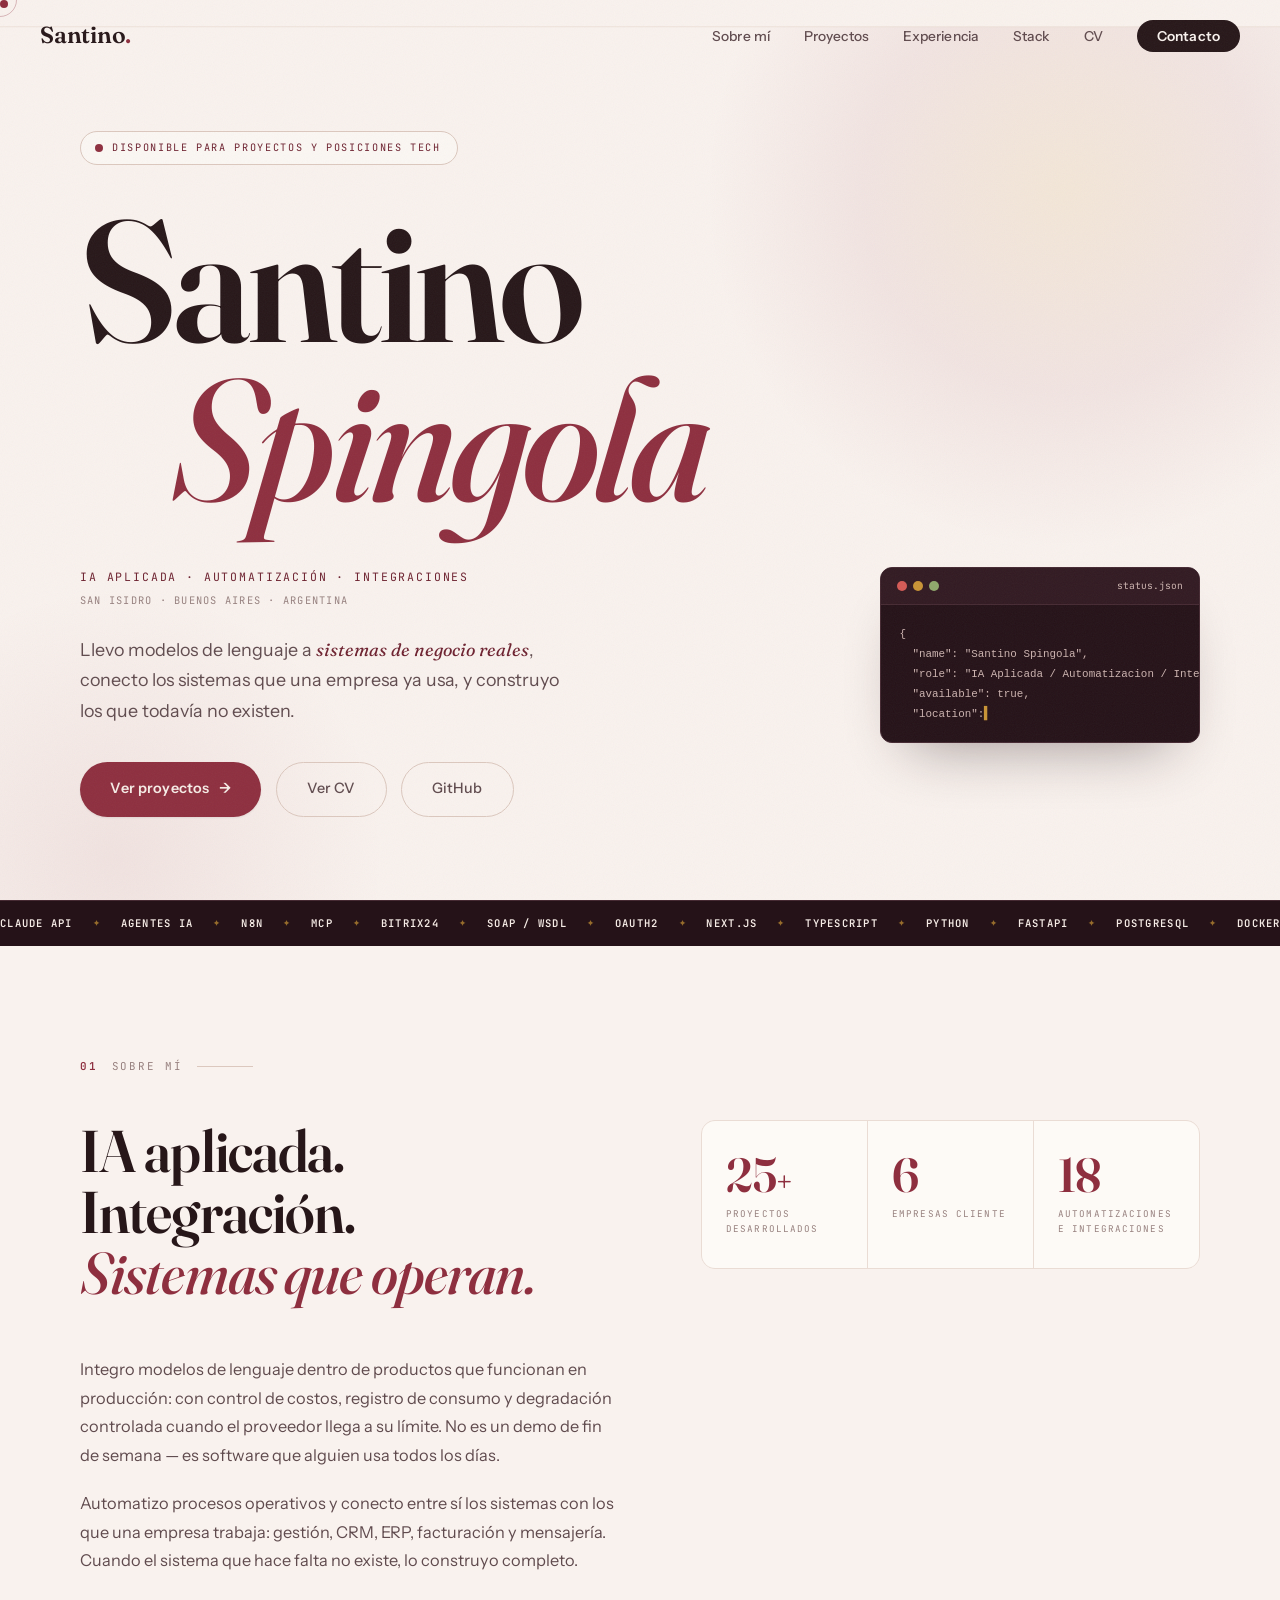
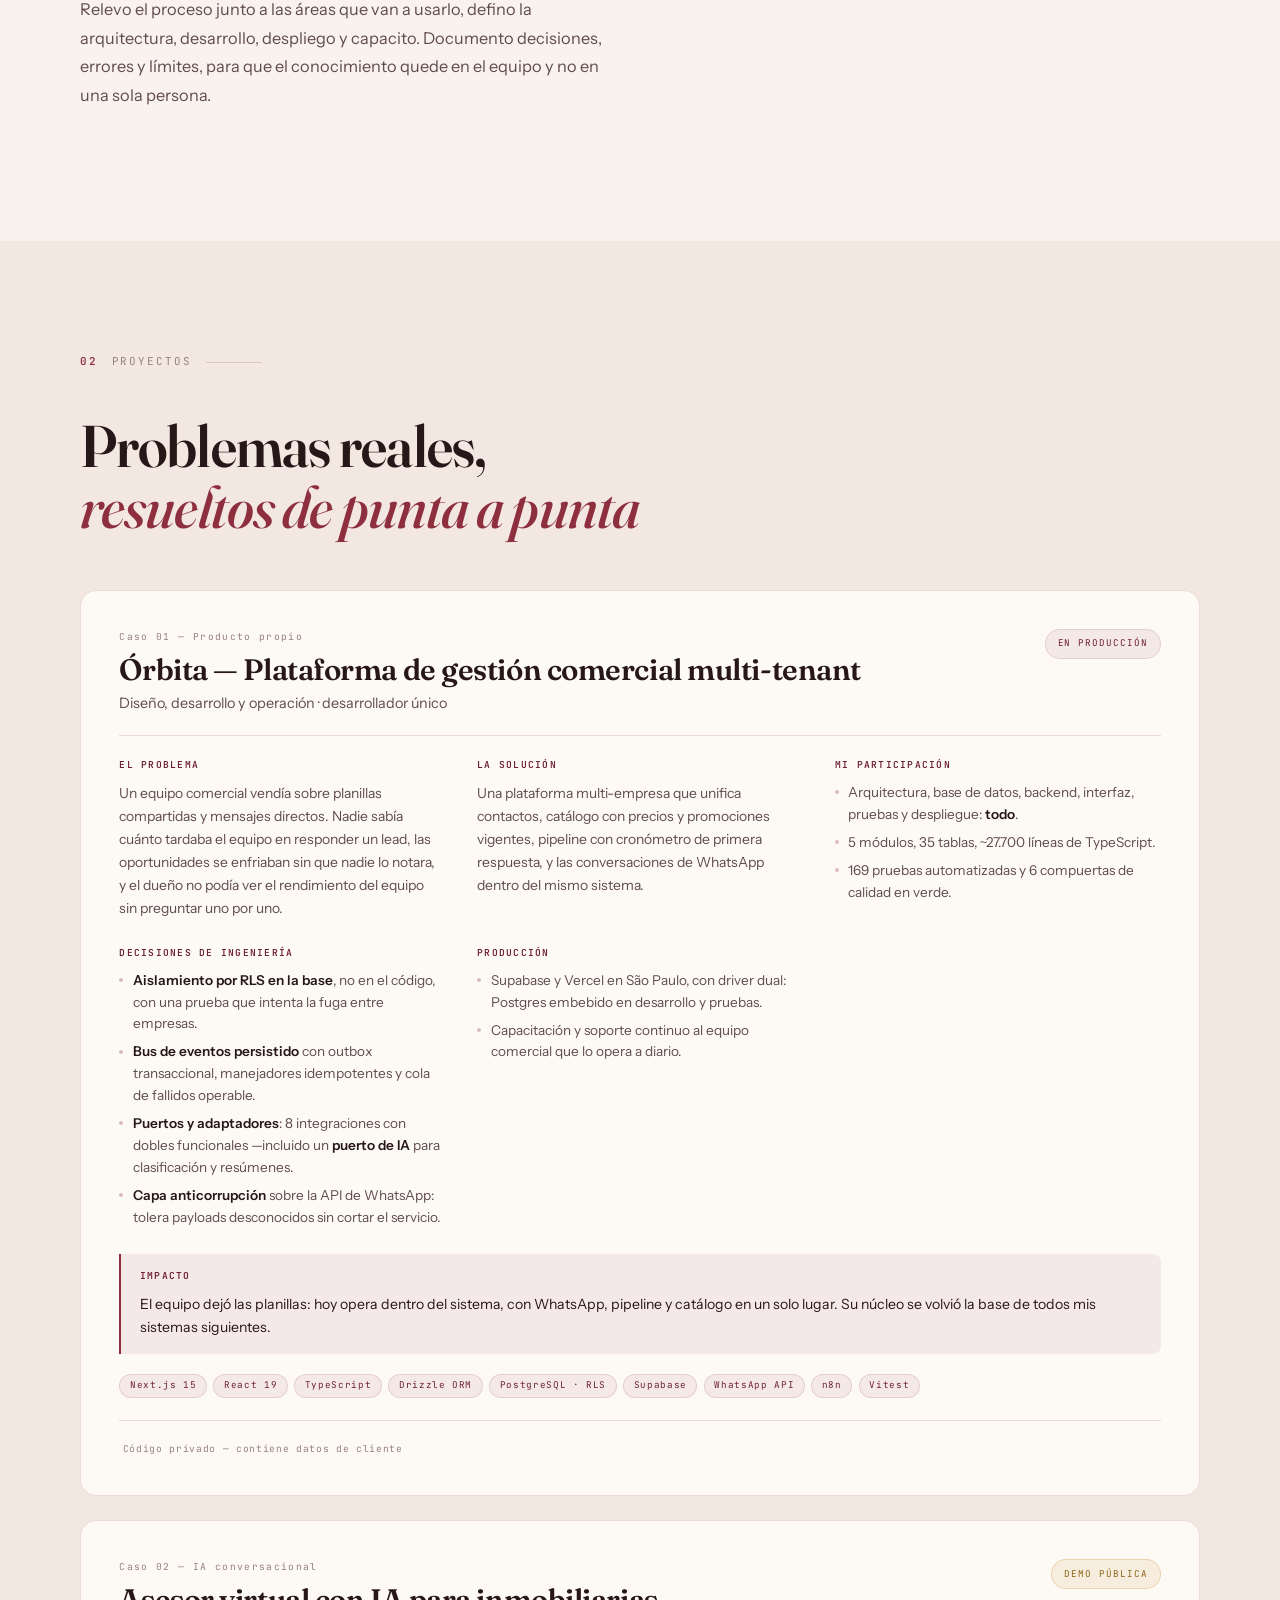
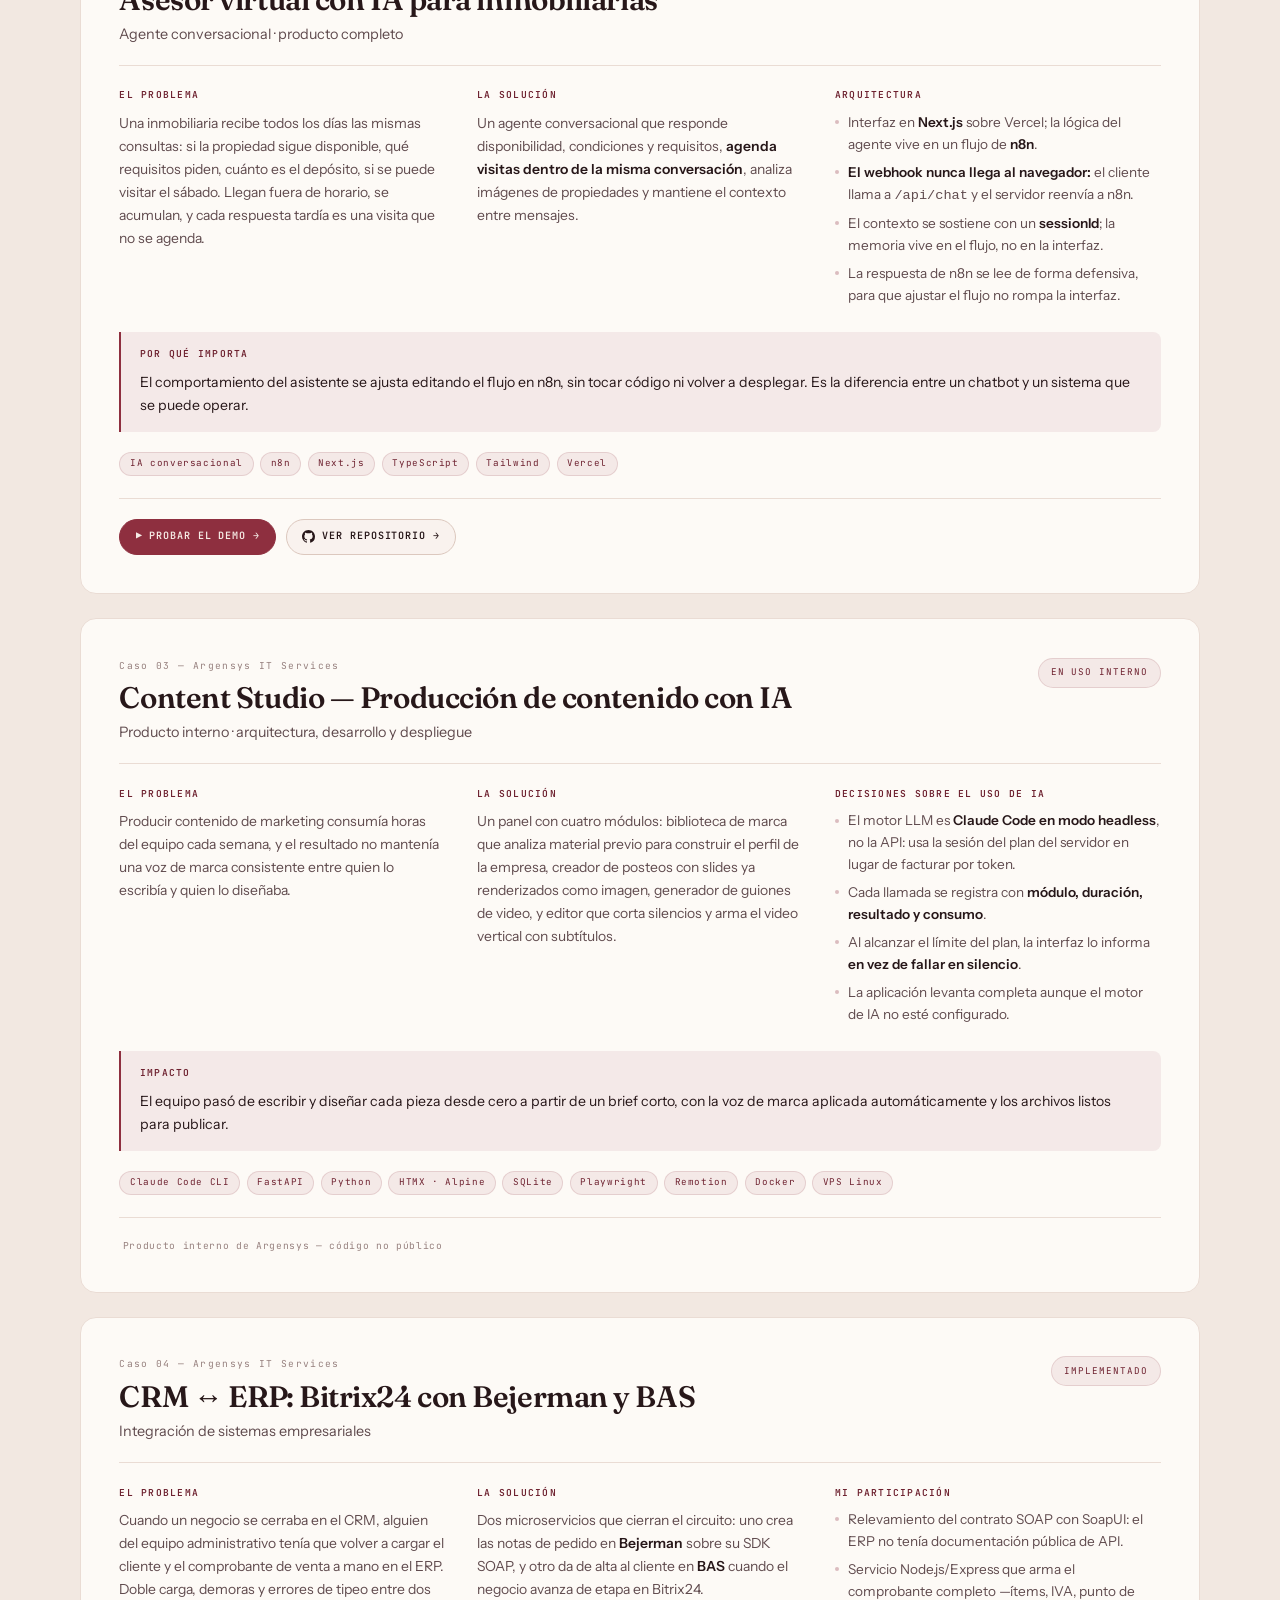
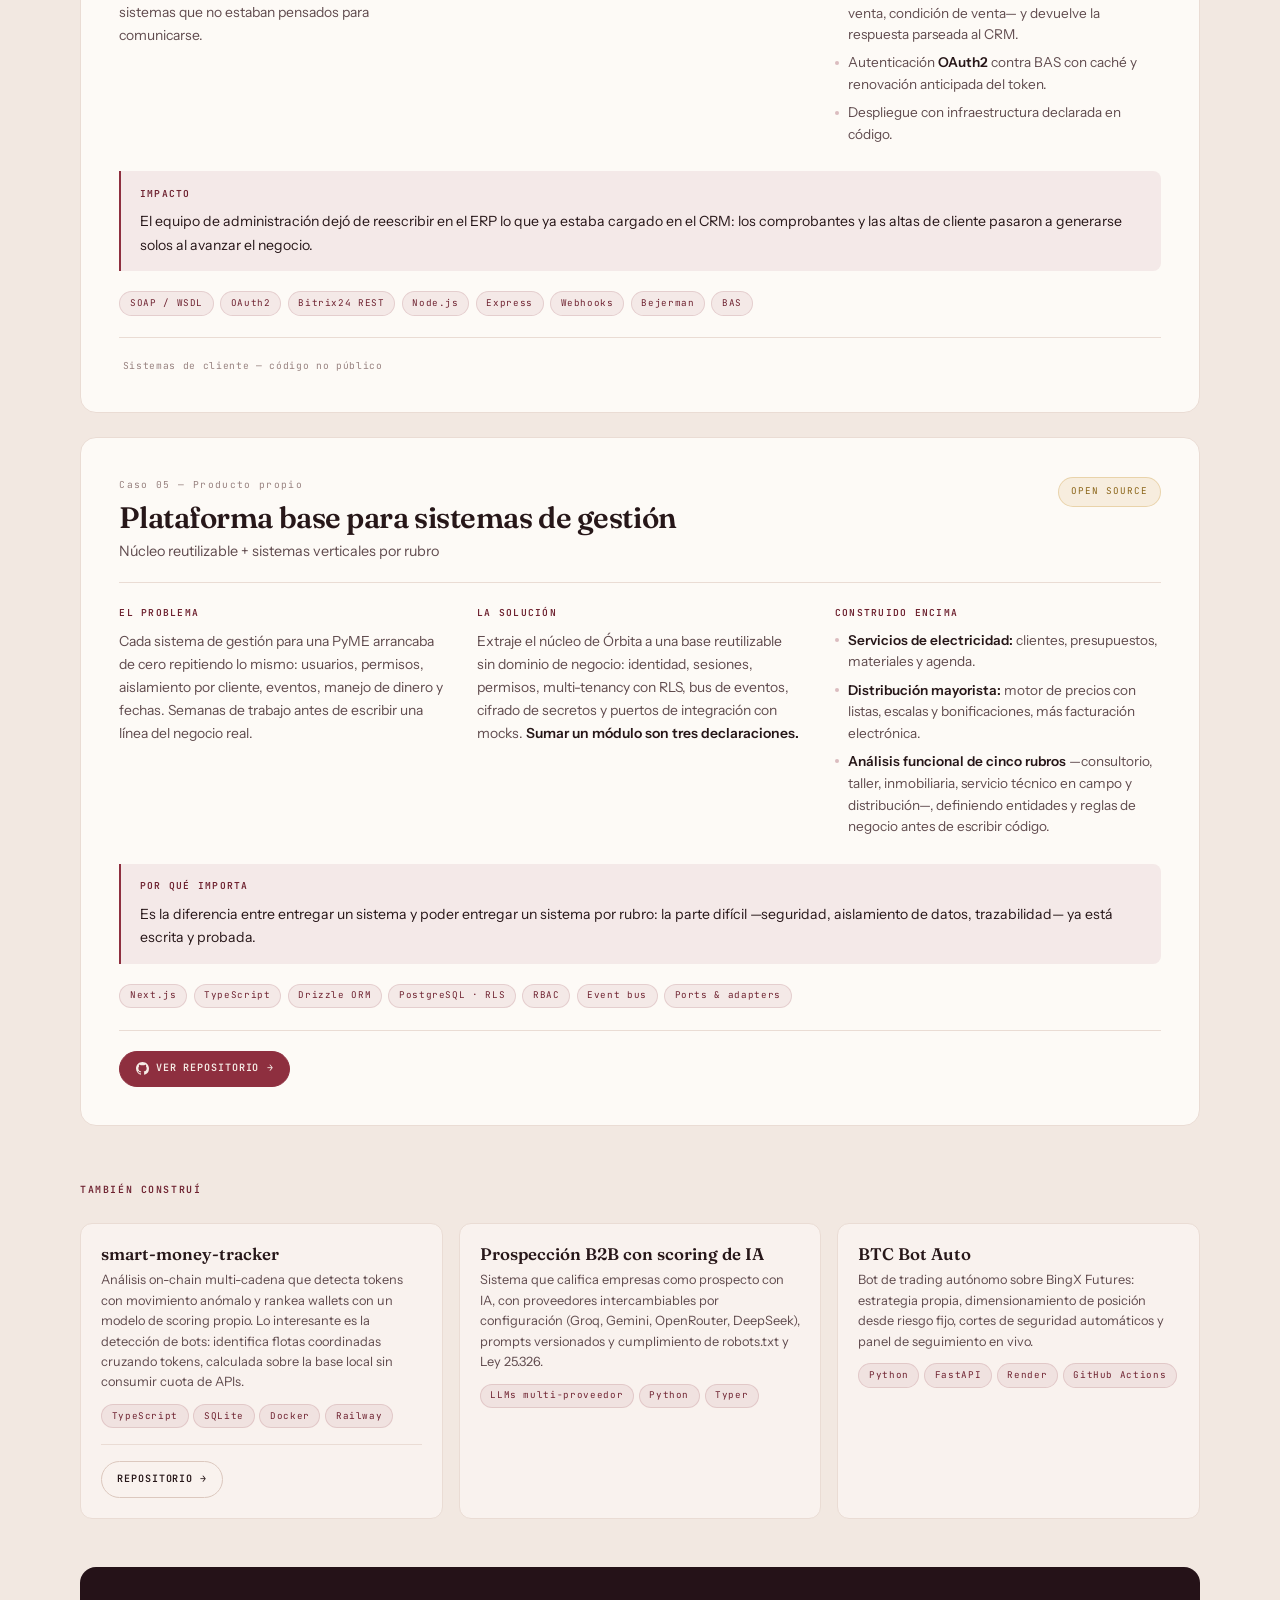
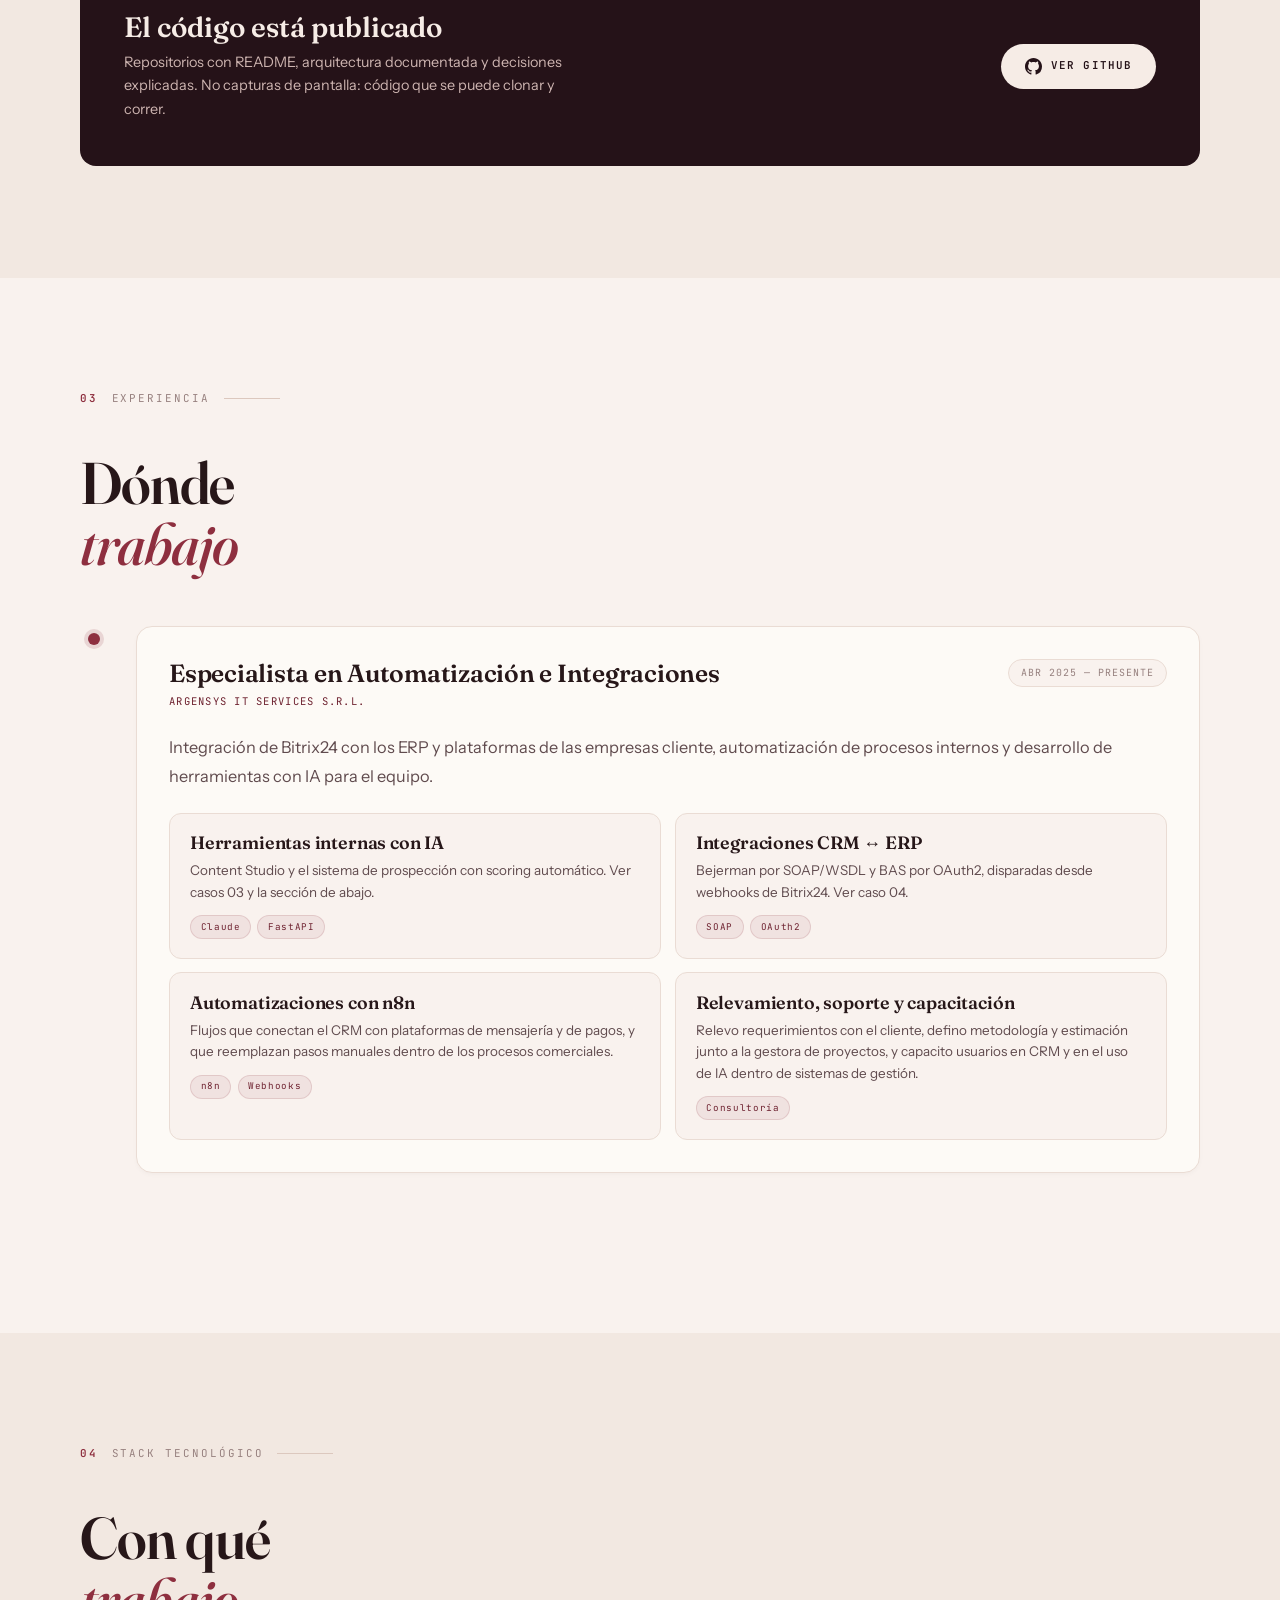
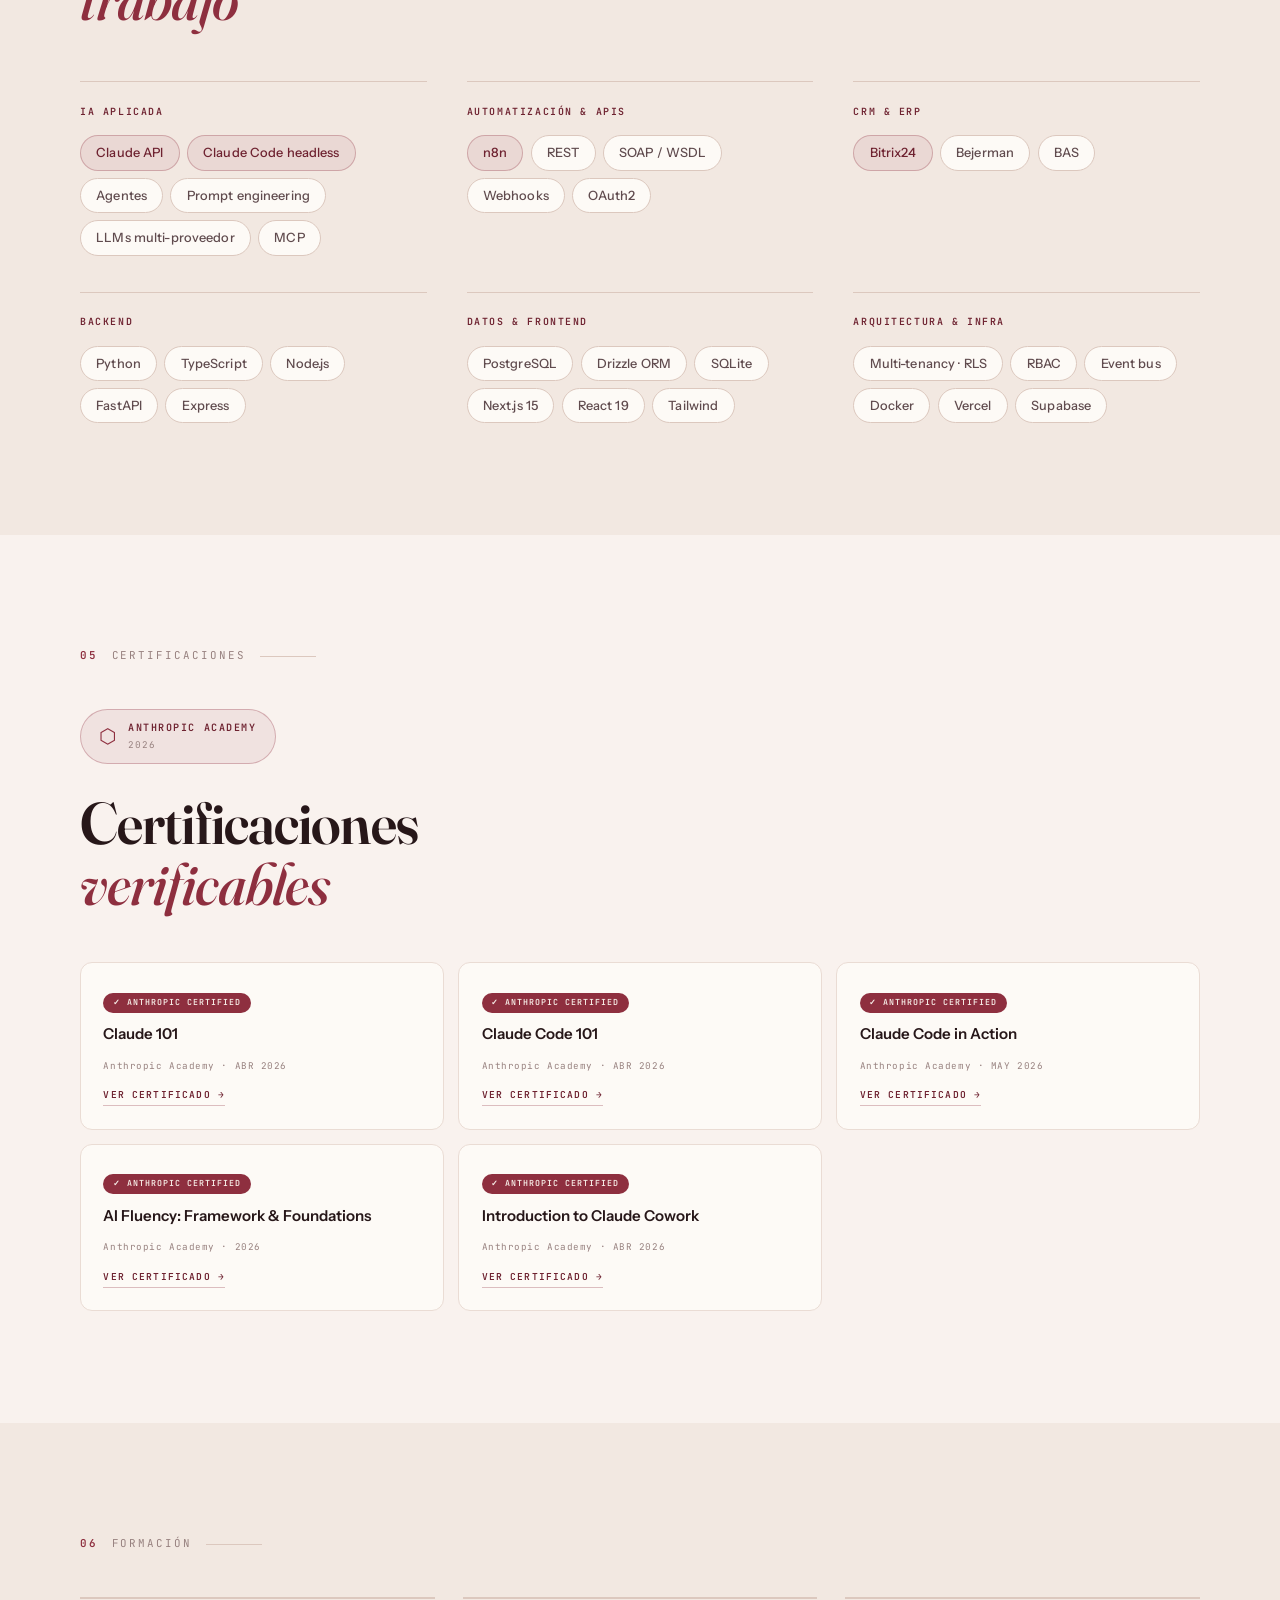
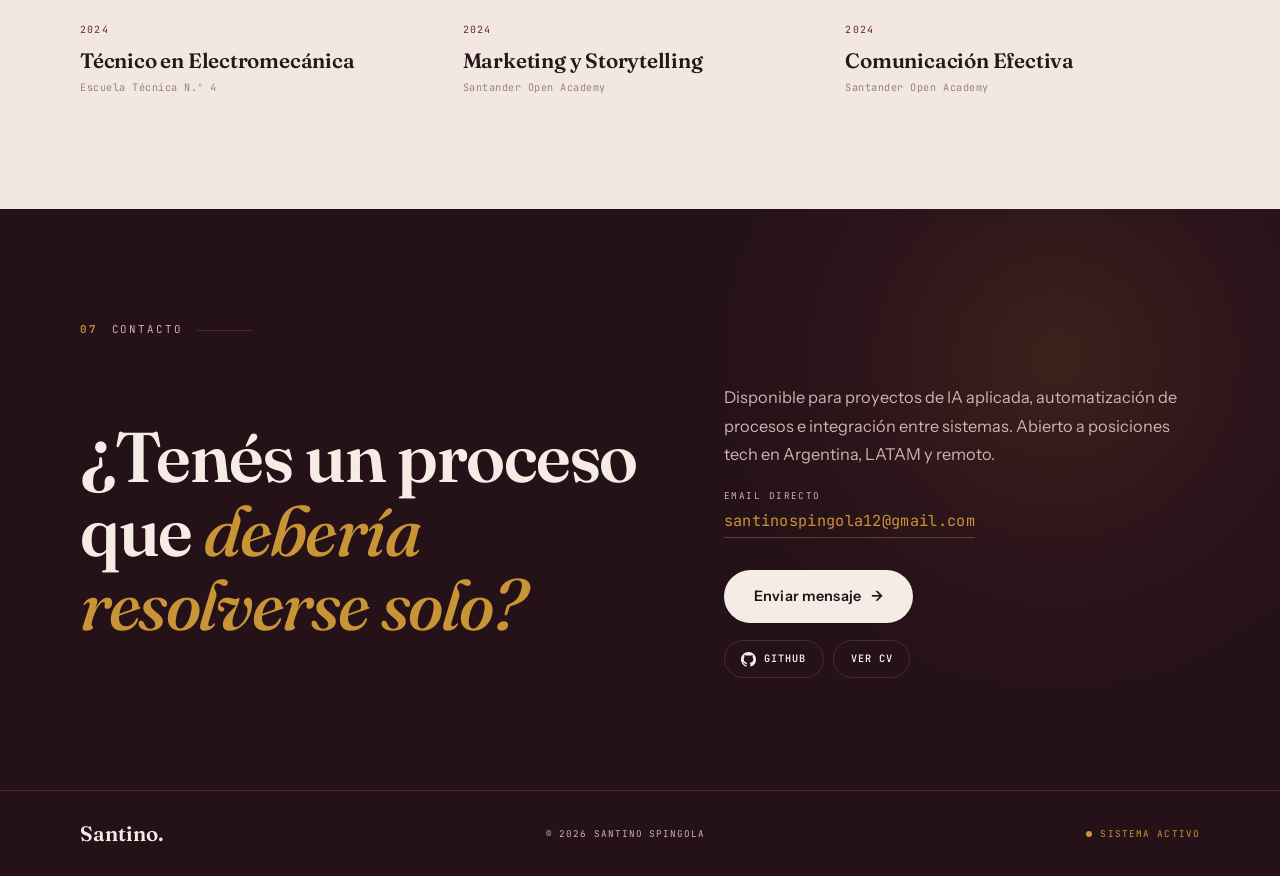
==== commit d1984c94: "CV publicado en /cv y enlazado desde nav, hero y contacto" ====
--- a/index.html
+++ b/index.html
@@ -44,6 +44,7 @@
       <li><a href="#work">Proyectos</a></li>
       <li><a href="#experience">Experiencia</a></li>
       <li><a href="#stack">Stack</a></li>
+      <li><a href="cv/">CV</a></li>
       <li><a href="#contact" class="nav-cta">Contacto</a></li>
     </ul>
     <button class="hamburger" id="hamburger" aria-label="Abrir menú" aria-expanded="false" aria-controls="mobile-nav">
@@ -57,6 +58,7 @@
     <a href="#experience" class="mob-link">Experiencia</a>
     <a href="#stack" class="mob-link">Stack</a>
     <a href="#certifications" class="mob-link">Certificaciones</a>
+    <a href="cv/" class="mob-link">CV</a>
     <a href="#contact" class="mob-link">Contacto</a>
   </div>
 
@@ -82,6 +84,7 @@
             una empresa ya usa, y construyo los que todavía no existen.</p>
           <div class="hero-btns">
             <a href="#work" class="btn-primary">Ver proyectos<span class="btn-arrow">→</span></a>
+            <a href="cv/" class="btn-ghost">Ver CV</a>
             <a href="https://github.com/santinospingola" class="btn-ghost" target="_blank" rel="noopener">GitHub</a>
           </div>
         </div>
@@ -689,6 +692,7 @@
               </svg>
               GitHub
             </a>
+            <a href="cv/" class="social-link">Ver CV</a>
             <!-- TODO Santino: completá tu LinkedIn y descomentá
             <a href="https://www.linkedin.com/in/USUARIO" class="social-link" target="_blank" rel="noopener">LinkedIn</a>
             -->
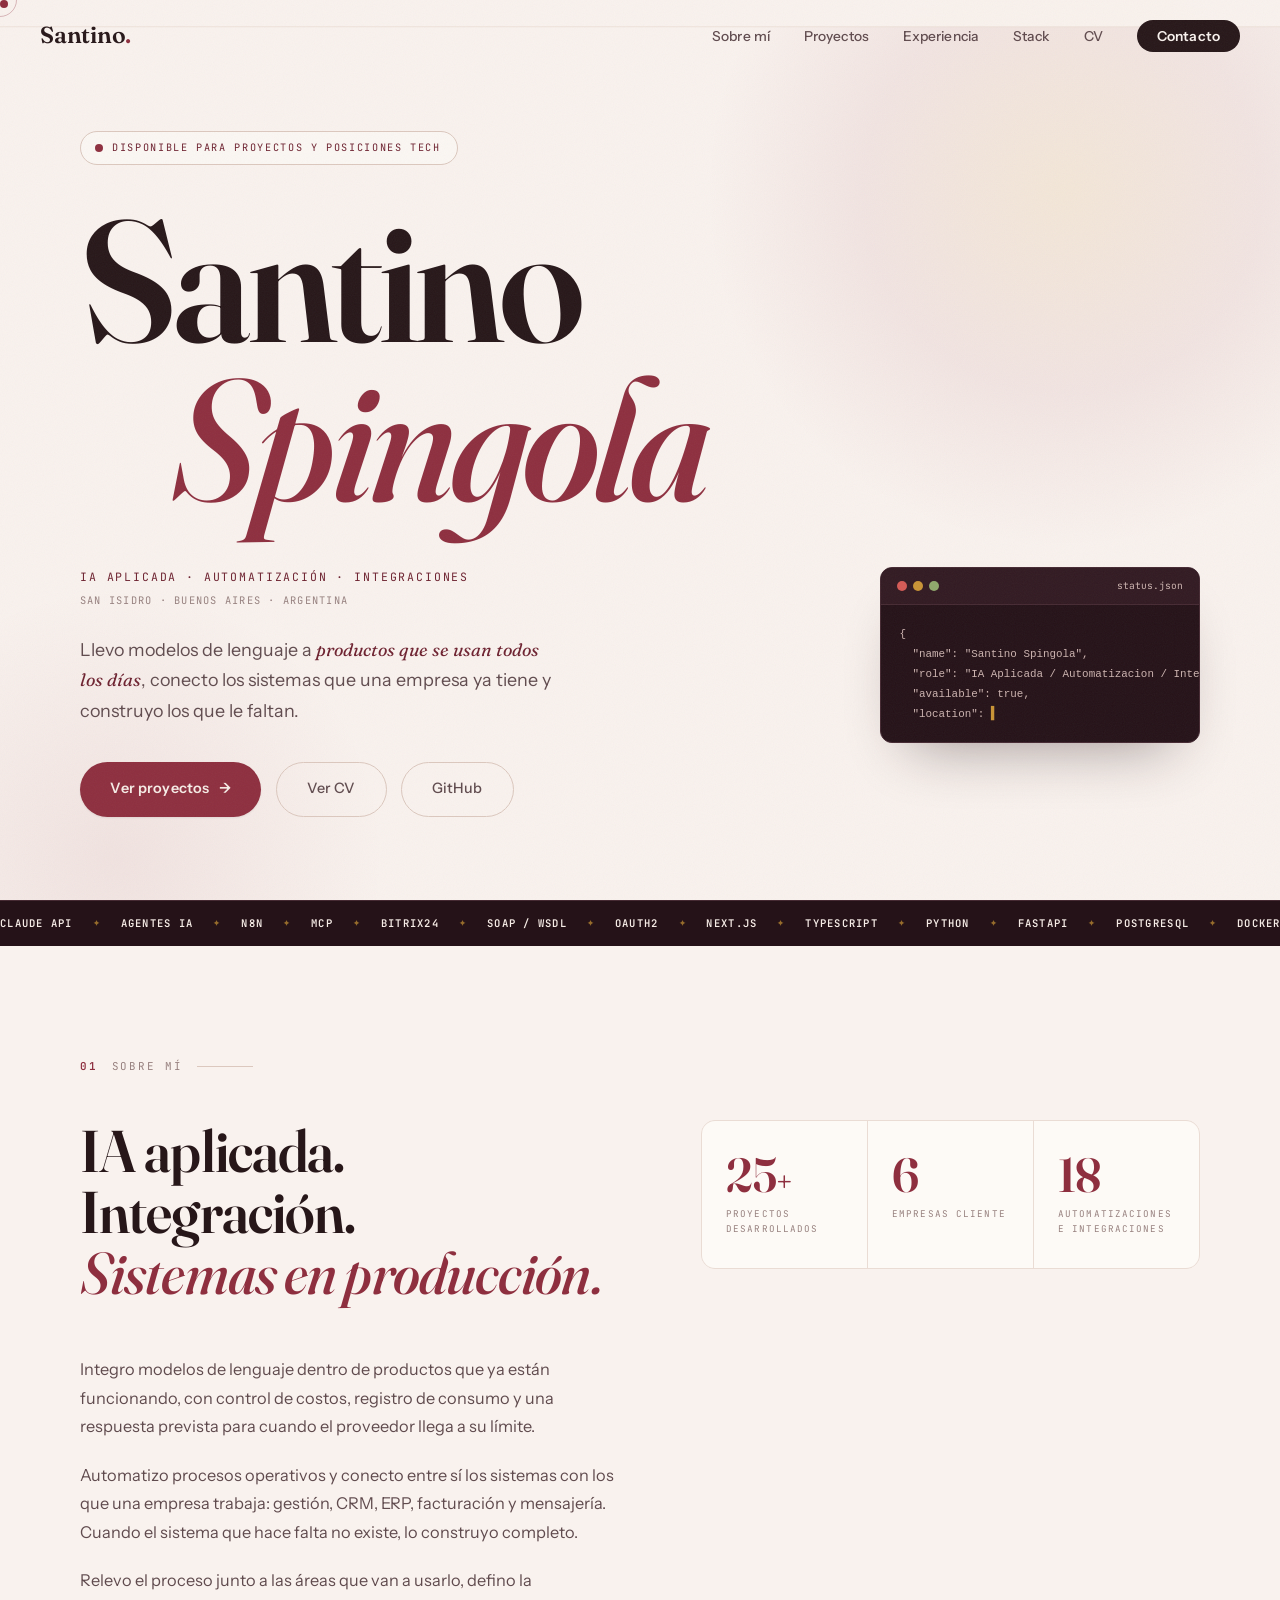
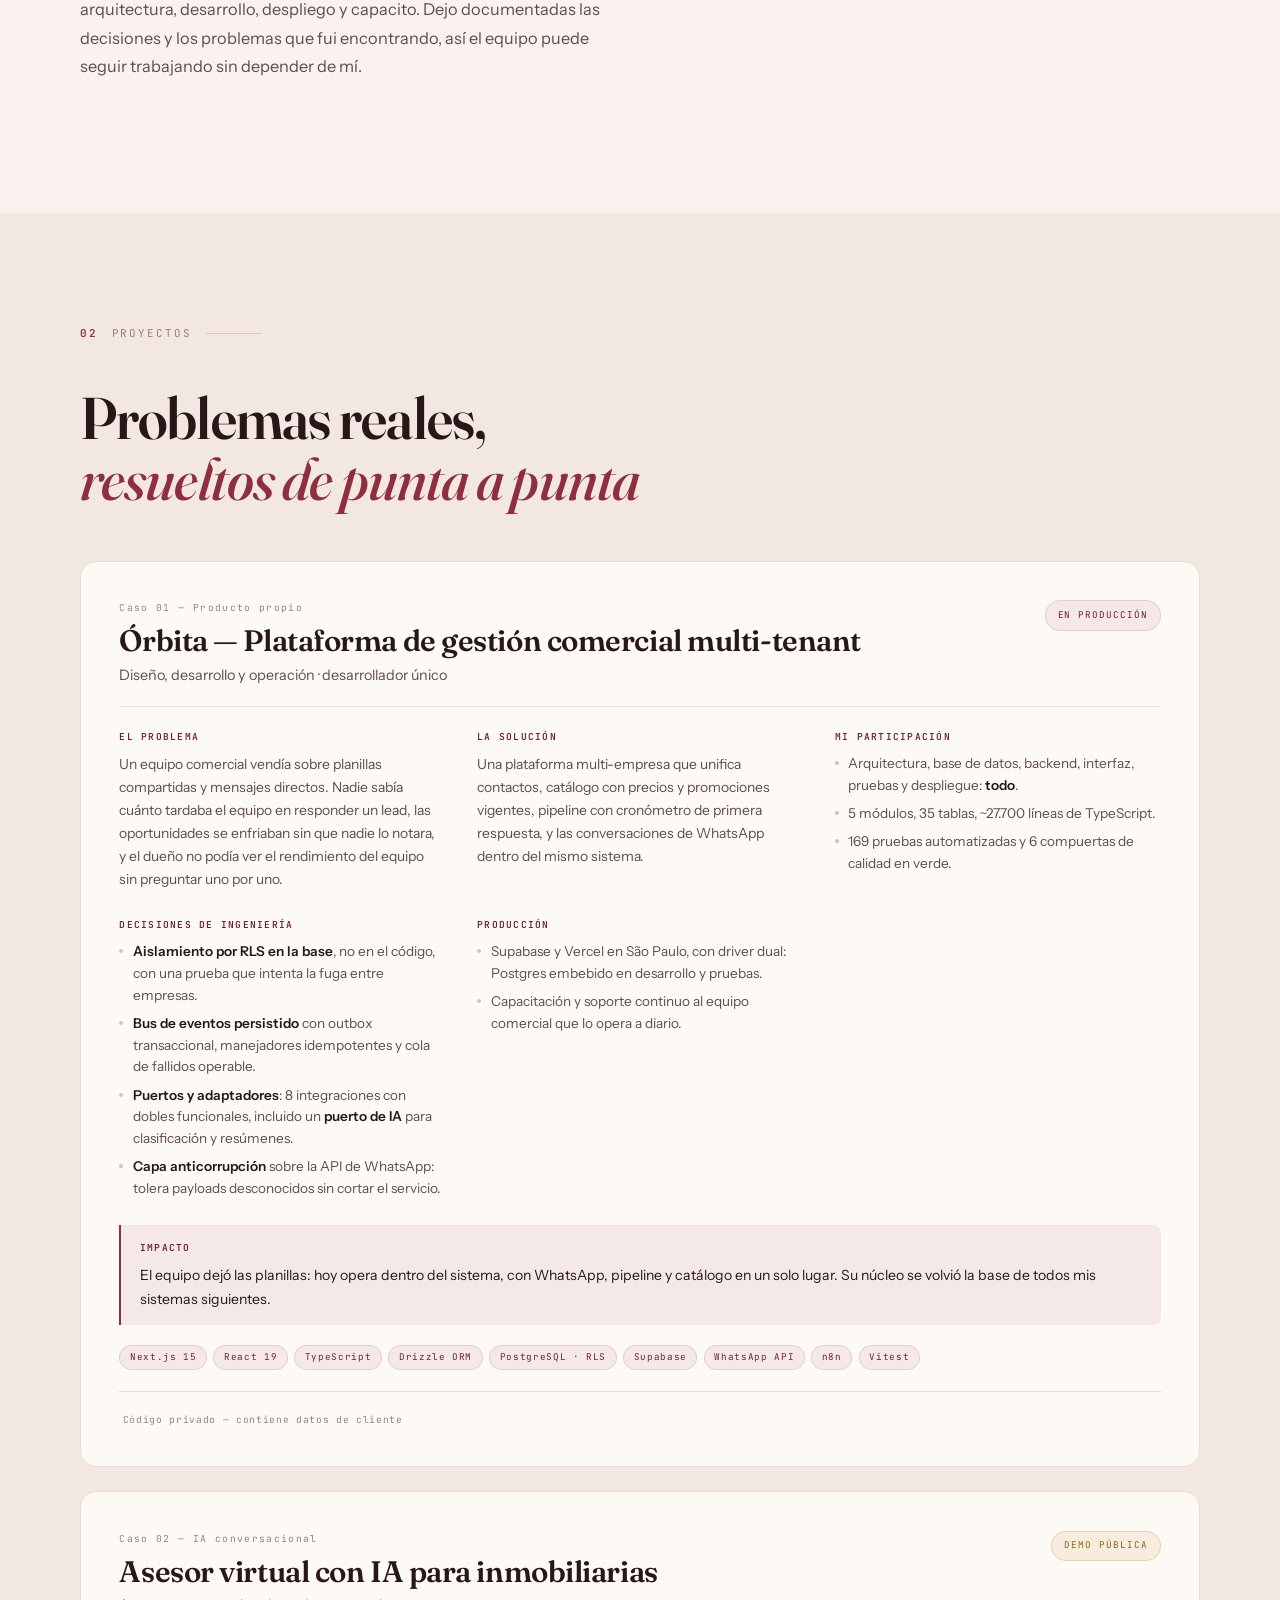
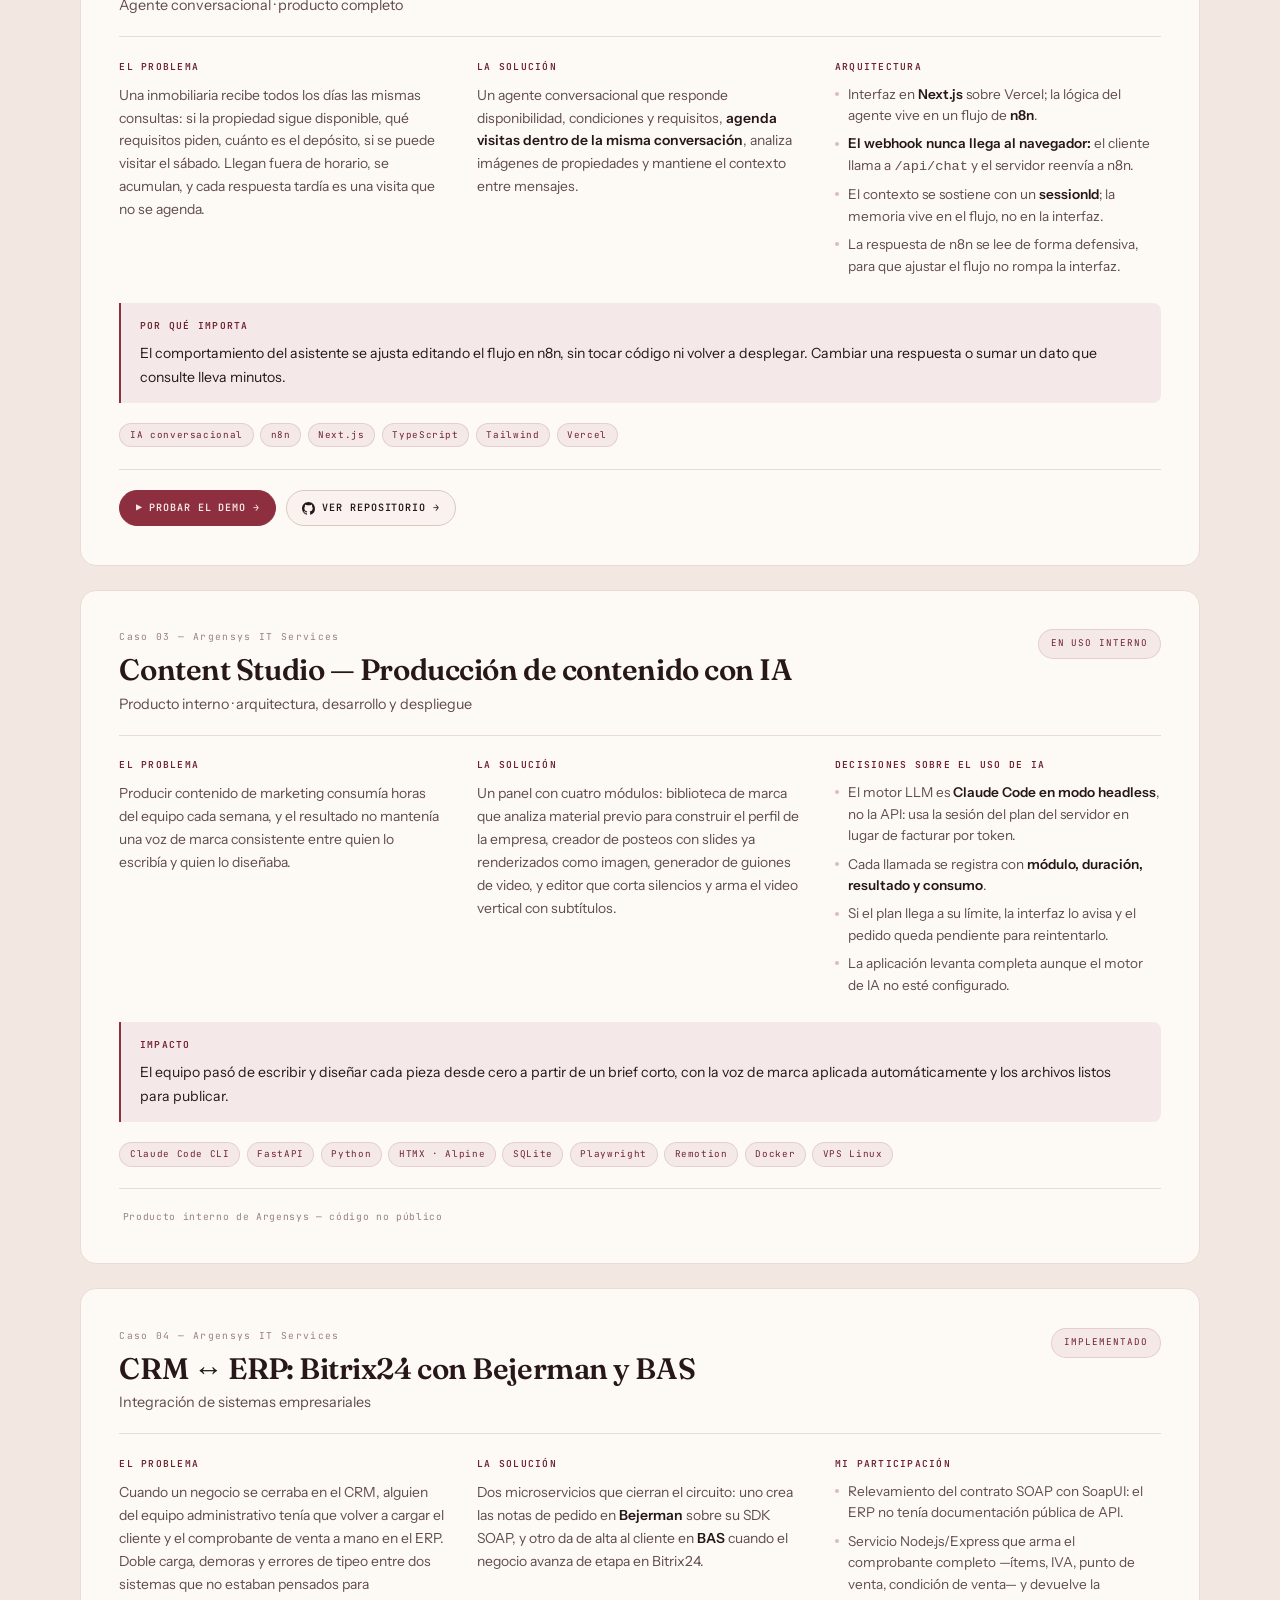
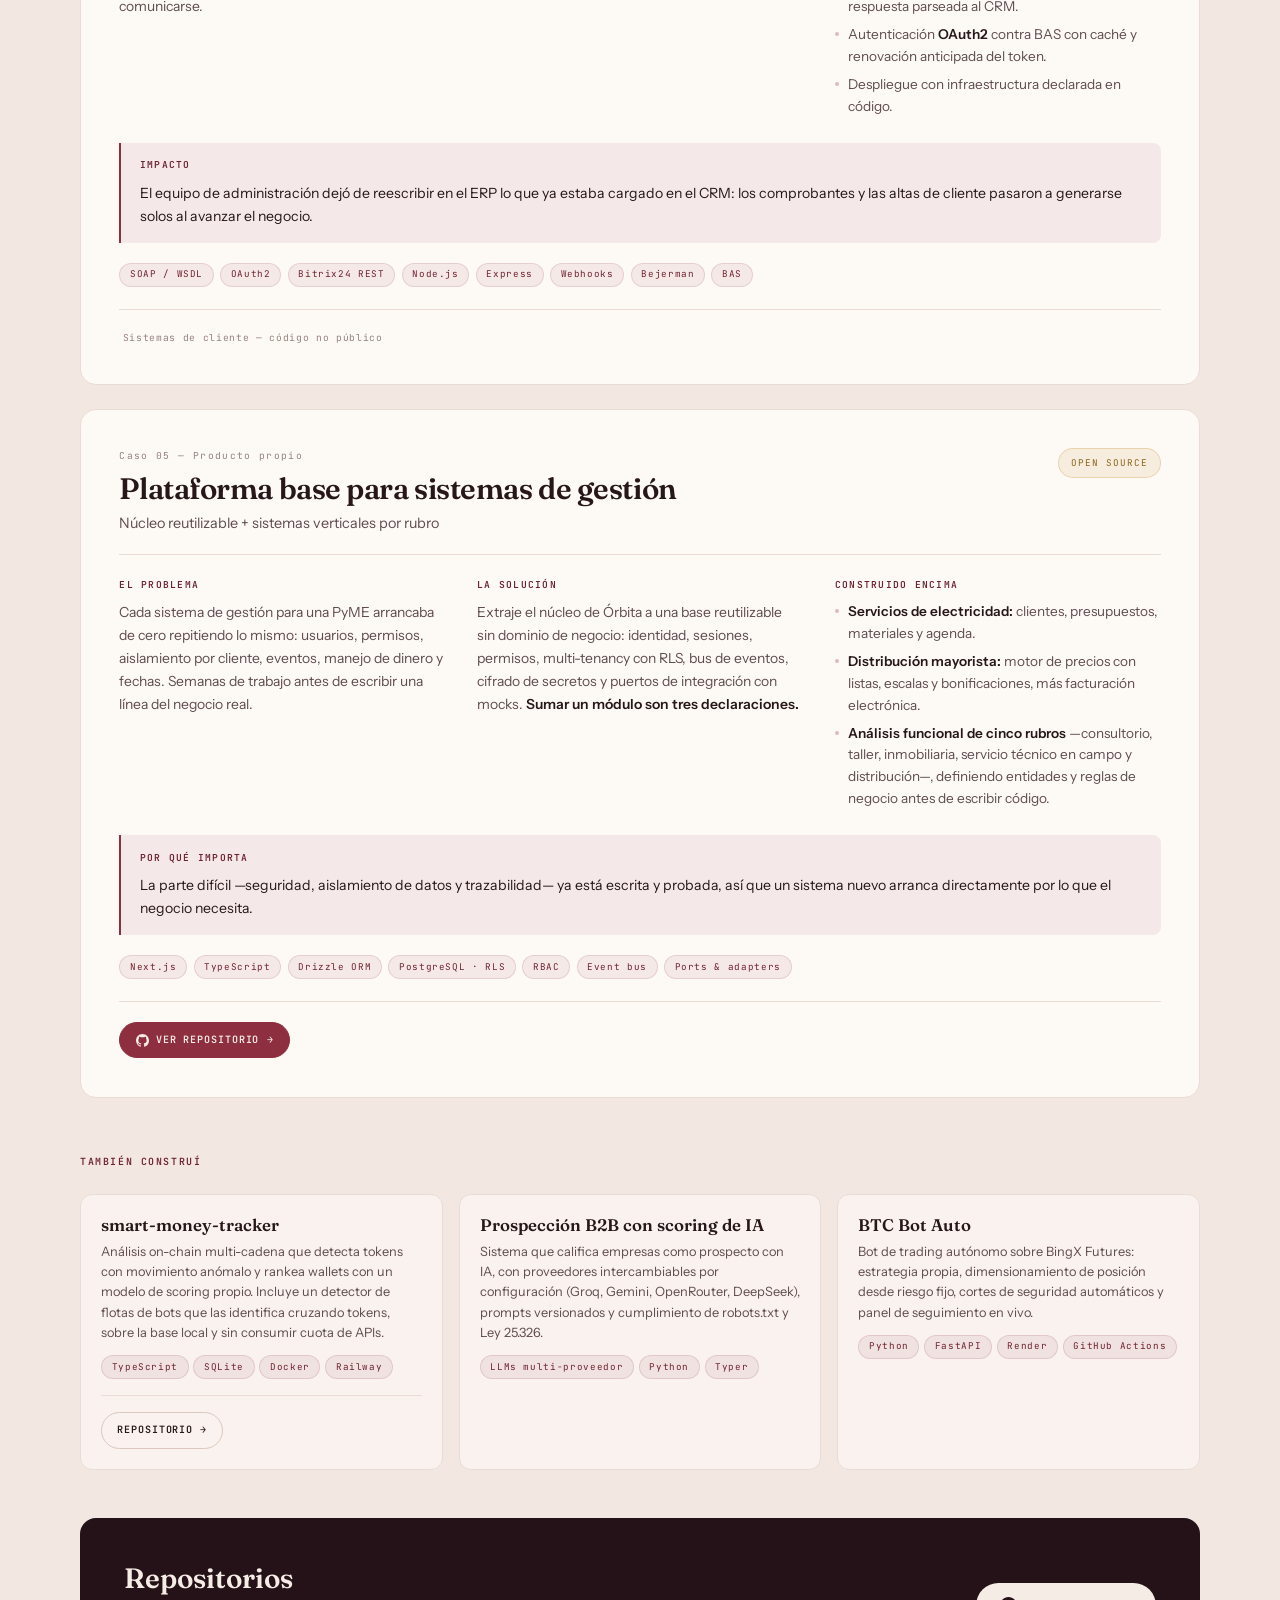
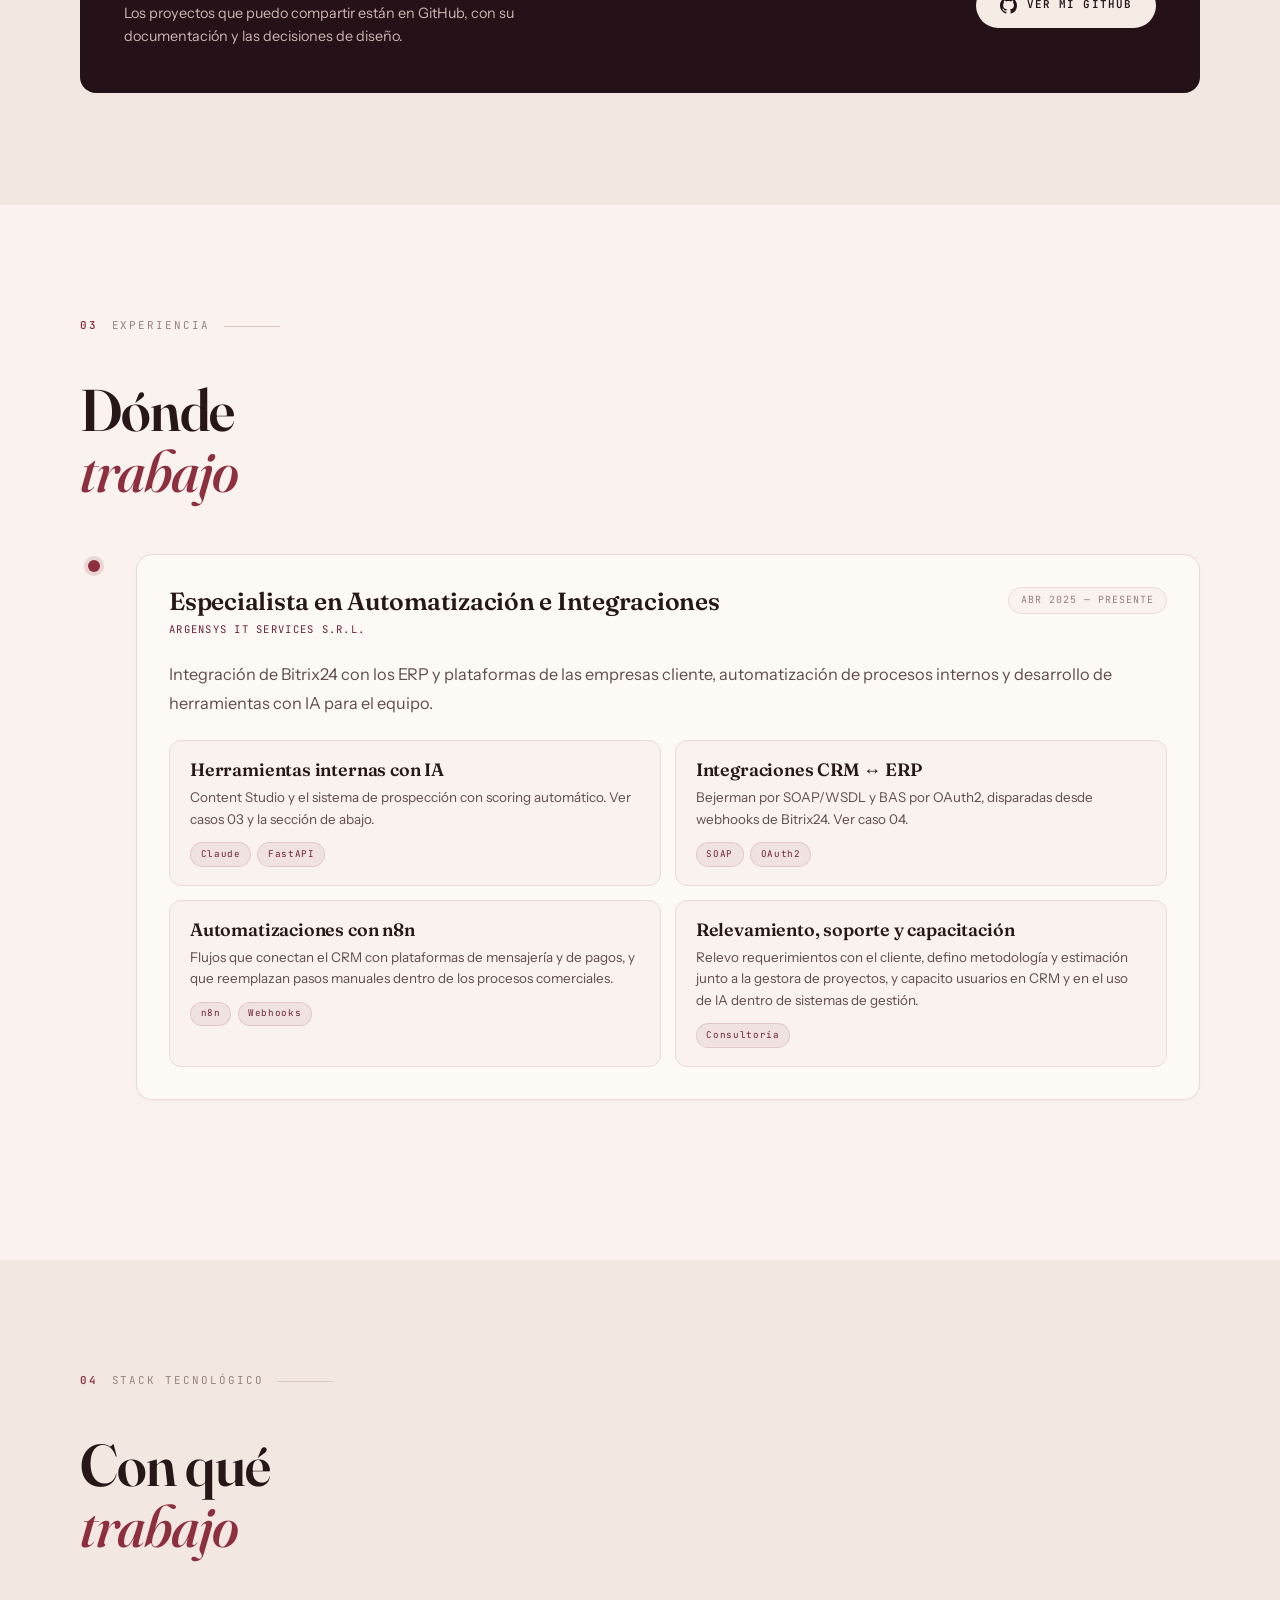
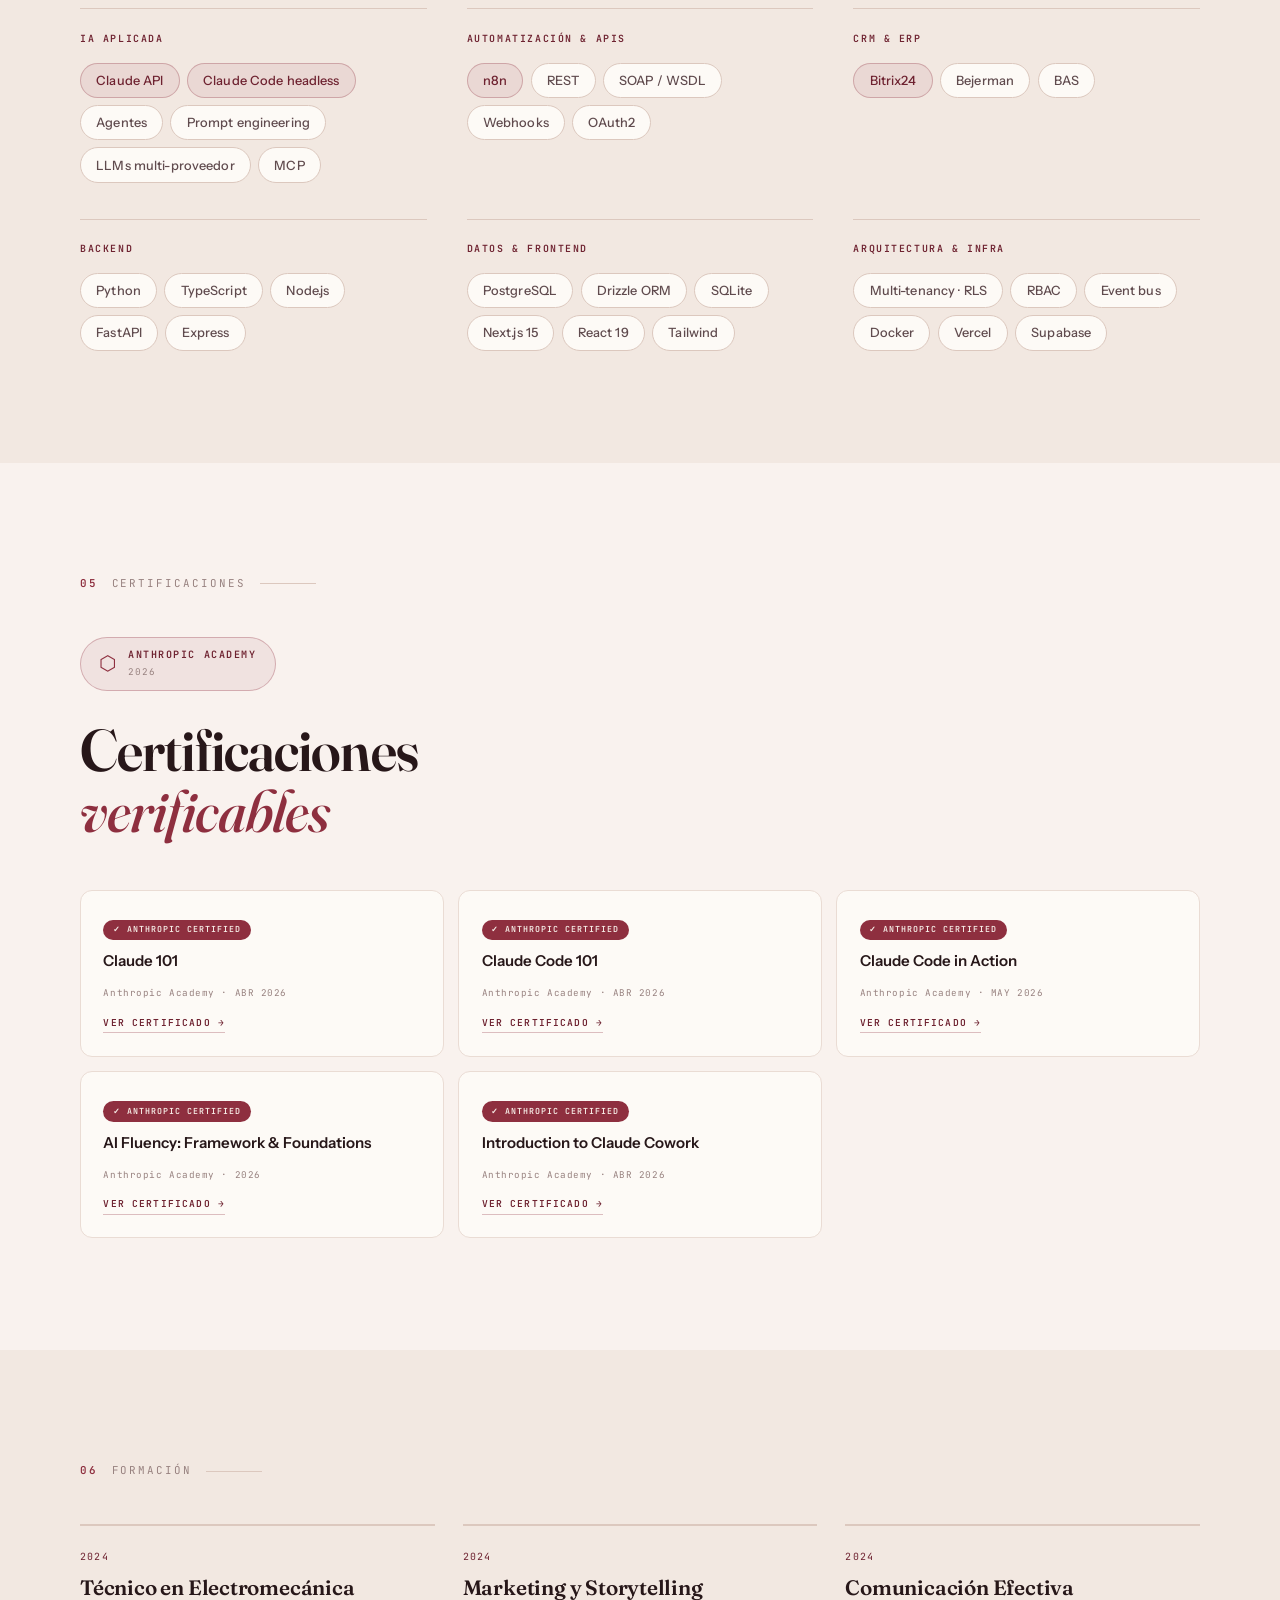
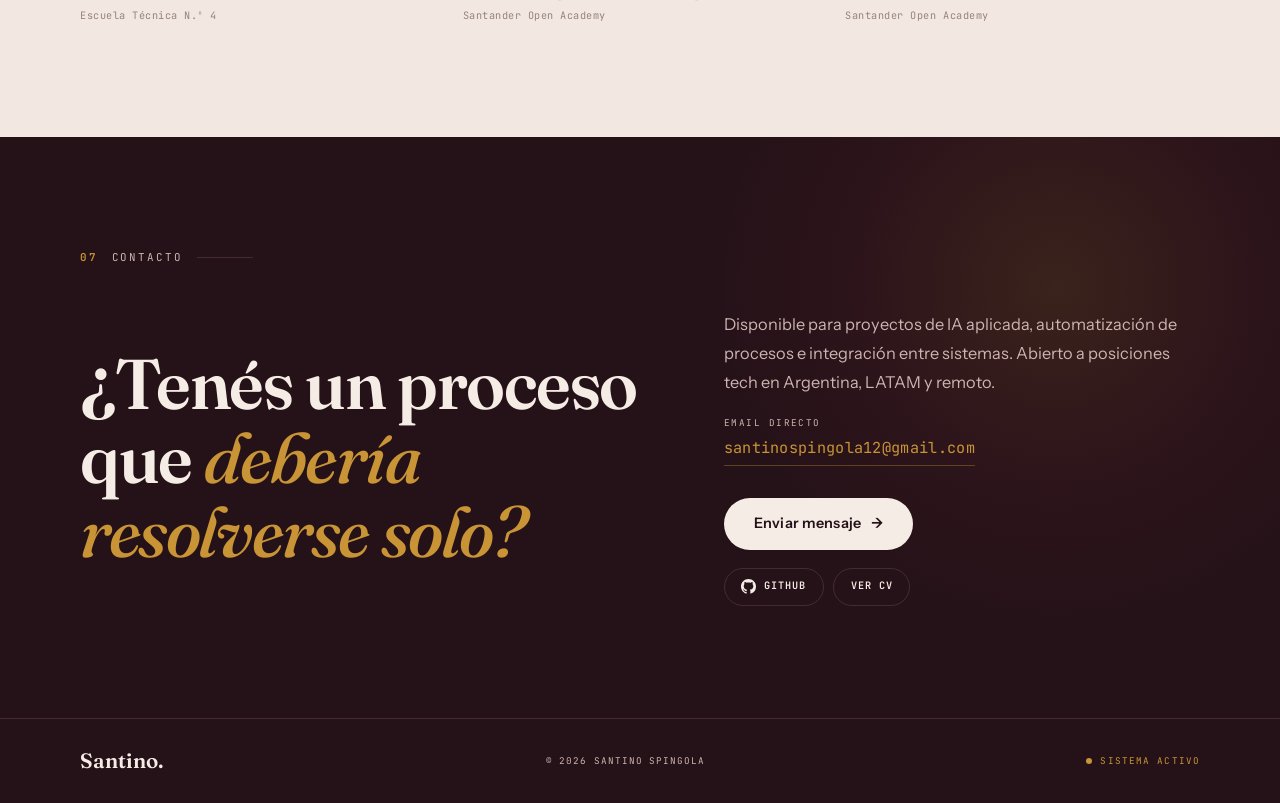
==== commit 3758cba2: "Textos: lenguaje mas directo, menos construcciones contrastivas" ====
--- a/index.html
+++ b/index.html
@@ -80,8 +80,8 @@
         <div class="hero-left">
           <p class="hero-role">IA aplicada · Automatización · Integraciones</p>
           <p class="hero-loc">San Isidro · Buenos Aires · Argentina</p>
-          <p class="hero-desc">Llevo modelos de lenguaje a <em>sistemas de negocio reales</em>, conecto los sistemas que
-            una empresa ya usa, y construyo los que todavía no existen.</p>
+          <p class="hero-desc">Llevo modelos de lenguaje a <em>productos que se usan todos los días</em>, conecto los
+            sistemas que una empresa ya tiene y construyo los que le faltan.</p>
           <div class="hero-btns">
             <a href="#work" class="btn-primary">Ver proyectos<span class="btn-arrow">→</span></a>
             <a href="cv/" class="btn-ghost">Ver CV</a>
@@ -142,16 +142,15 @@
       <p class="sec-label"><span class="num">01</span> Sobre mí</p>
       <div class="about-grid">
         <div class="reveal">
-          <h2 class="sec-title">IA aplicada.<br>Integración.<br><em>Sistemas que operan.</em></h2>
-          <p class="body-txt">Integro modelos de lenguaje dentro de productos que funcionan en producción: con control
-            de costos, registro de consumo y degradación controlada cuando el proveedor llega a su límite. No es un demo
-            de fin de semana — es software que alguien usa todos los días.</p>
+          <h2 class="sec-title">IA aplicada.<br>Integración.<br><em>Sistemas en producción.</em></h2>
+          <p class="body-txt">Integro modelos de lenguaje dentro de productos que ya están funcionando, con control de
+            costos, registro de consumo y una respuesta prevista para cuando el proveedor llega a su límite.</p>
           <p class="body-txt">Automatizo procesos operativos y conecto entre sí los sistemas con los que una empresa
             trabaja: gestión, CRM, ERP, facturación y mensajería. Cuando el sistema que hace falta no existe, lo
             construyo completo.</p>
           <p class="body-txt">Relevo el proceso junto a las áreas que van a usarlo, defino la arquitectura, desarrollo,
-            despliego y capacito. Documento decisiones, errores y límites, para que el conocimiento quede en el equipo y
-            no en una sola persona.</p>
+            despliego y capacito. Dejo documentadas las decisiones y los problemas que fui encontrando, así el equipo
+            puede seguir trabajando sin depender de mí.</p>
         </div>
         <div class="stats reveal">
           <div class="stat">
@@ -217,7 +216,7 @@
                   entre empresas.</li>
                 <li><strong>Bus de eventos persistido</strong> con outbox transaccional, manejadores idempotentes y cola
                   de fallidos operable.</li>
-                <li><strong>Puertos y adaptadores</strong>: 8 integraciones con dobles funcionales —incluido un
+                <li><strong>Puertos y adaptadores</strong>: 8 integraciones con dobles funcionales, incluido un
                   <strong>puerto de IA</strong> para clasificación y resúmenes.</li>
                 <li><strong>Capa anticorrupción</strong> sobre la API de WhatsApp: tolera payloads desconocidos sin
                   cortar el servicio.</li>
@@ -285,7 +284,7 @@
             <div class="case-impact case-block">
               <h4>Por qué importa</h4>
               <p>El comportamiento del asistente se ajusta editando el flujo en n8n, sin tocar código ni volver a
-                desplegar. Es la diferencia entre un chatbot y un sistema que se puede operar.</p>
+                desplegar. Cambiar una respuesta o sumar un dato que consulte lleva minutos.</p>
             </div>
           </div>
           <div class="case-foot">
@@ -337,8 +336,7 @@
                 <li>El motor LLM es <strong>Claude Code en modo headless</strong>, no la API: usa la sesión del plan del
                   servidor en lugar de facturar por token.</li>
                 <li>Cada llamada se registra con <strong>módulo, duración, resultado y consumo</strong>.</li>
-                <li>Al alcanzar el límite del plan, la interfaz lo informa <strong>en vez de fallar en silencio</strong>.
-                </li>
+                <li>Si el plan llega a su límite, la interfaz lo avisa y el pedido queda pendiente para reintentarlo.</li>
                 <li>La aplicación levanta completa aunque el motor de IA no esté configurado.</li>
               </ul>
             </div>
@@ -446,8 +444,8 @@
             </div>
             <div class="case-impact case-block">
               <h4>Por qué importa</h4>
-              <p>Es la diferencia entre entregar un sistema y poder entregar un sistema por rubro: la parte difícil
-                —seguridad, aislamiento de datos, trazabilidad— ya está escrita y probada.</p>
+              <p>La parte difícil —seguridad, aislamiento de datos y trazabilidad— ya está escrita y probada, así que un
+                sistema nuevo arranca directamente por lo que el negocio necesita.</p>
             </div>
           </div>
           <div class="case-foot">
@@ -475,8 +473,8 @@
         <div class="mini reveal">
           <span class="mini-name">smart-money-tracker</span>
           <p class="mini-desc">Análisis on-chain multi-cadena que detecta tokens con movimiento anómalo y rankea wallets
-            con un modelo de scoring propio. Lo interesante es la detección de bots: identifica flotas coordinadas
-            cruzando tokens, calculada sobre la base local sin consumir cuota de APIs.</p>
+            con un modelo de scoring propio. Incluye un detector de flotas de bots que las identifica cruzando tokens,
+            sobre la base local y sin consumir cuota de APIs.</p>
           <div class="mini-tags"><span class="tag">TypeScript</span><span class="tag">SQLite</span><span
               class="tag">Docker</span><span class="tag">Railway</span></div>
           <div class="case-links" style="margin-top:1rem;padding-top:1rem">
@@ -504,16 +502,15 @@
       <!-- TIRA GITHUB -->
       <div class="gh-strip reveal">
         <div class="gh-txt">
-          <h3>El código está publicado</h3>
-          <p>Repositorios con README, arquitectura documentada y decisiones explicadas. No capturas de pantalla:
-            código que se puede clonar y correr.</p>
+          <h3>Repositorios</h3>
+          <p>Los proyectos que puedo compartir están en GitHub, con su documentación y las decisiones de diseño.</p>
         </div>
         <a href="https://github.com/santinospingola" class="gh-btn" target="_blank" rel="noopener">
           <svg viewBox="0 0 16 16" fill="currentColor" aria-hidden="true">
             <path
               d="M8 0C3.58 0 0 3.58 0 8c0 3.54 2.29 6.53 5.47 7.59.4.07.55-.17.55-.38 0-.19-.01-.82-.01-1.49-2.01.37-2.53-.49-2.69-.94-.09-.23-.48-.94-.82-1.13-.28-.15-.68-.52-.01-.53.63-.01 1.08.58 1.23.82.72 1.21 1.87.87 2.33.66.07-.52.28-.87.51-1.07-1.78-.2-3.64-.89-3.64-3.95 0-.87.31-1.59.82-2.15-.08-.2-.36-1.02.08-2.12 0 0 .67-.21 2.2.82.64-.18 1.32-.27 2-.27s1.36.09 2 .27c1.53-1.04 2.2-.82 2.2-.82.44 1.1.16 1.92.08 2.12.51.56.82 1.27.82 2.15 0 3.07-1.87 3.75-3.65 3.95.29.25.54.73.54 1.48 0 1.07-.01 1.93-.01 2.2 0 .21.15.46.55.38A8.01 8.01 0 0 0 16 8c0-4.42-3.58-8-8-8z" />
           </svg>
-          Ver GitHub
+          Ver mi GitHub
         </a>
       </div>
 
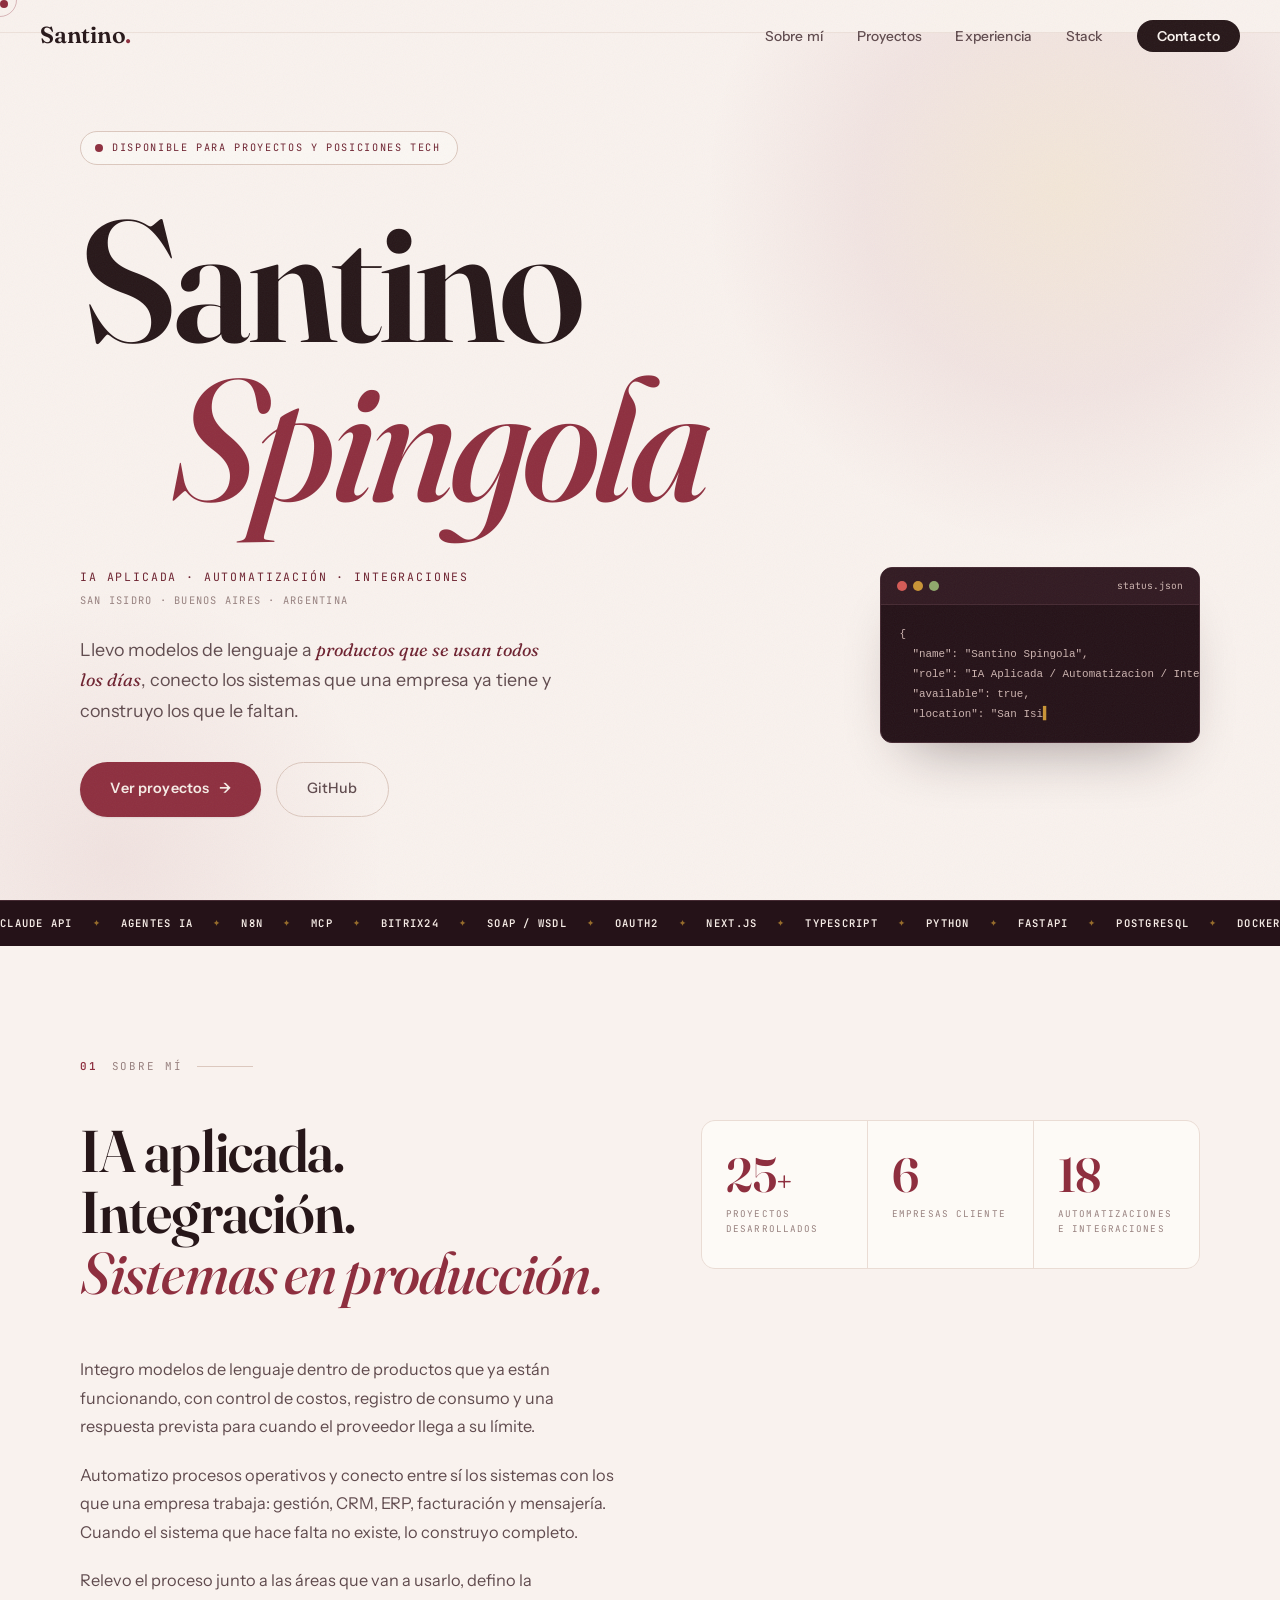
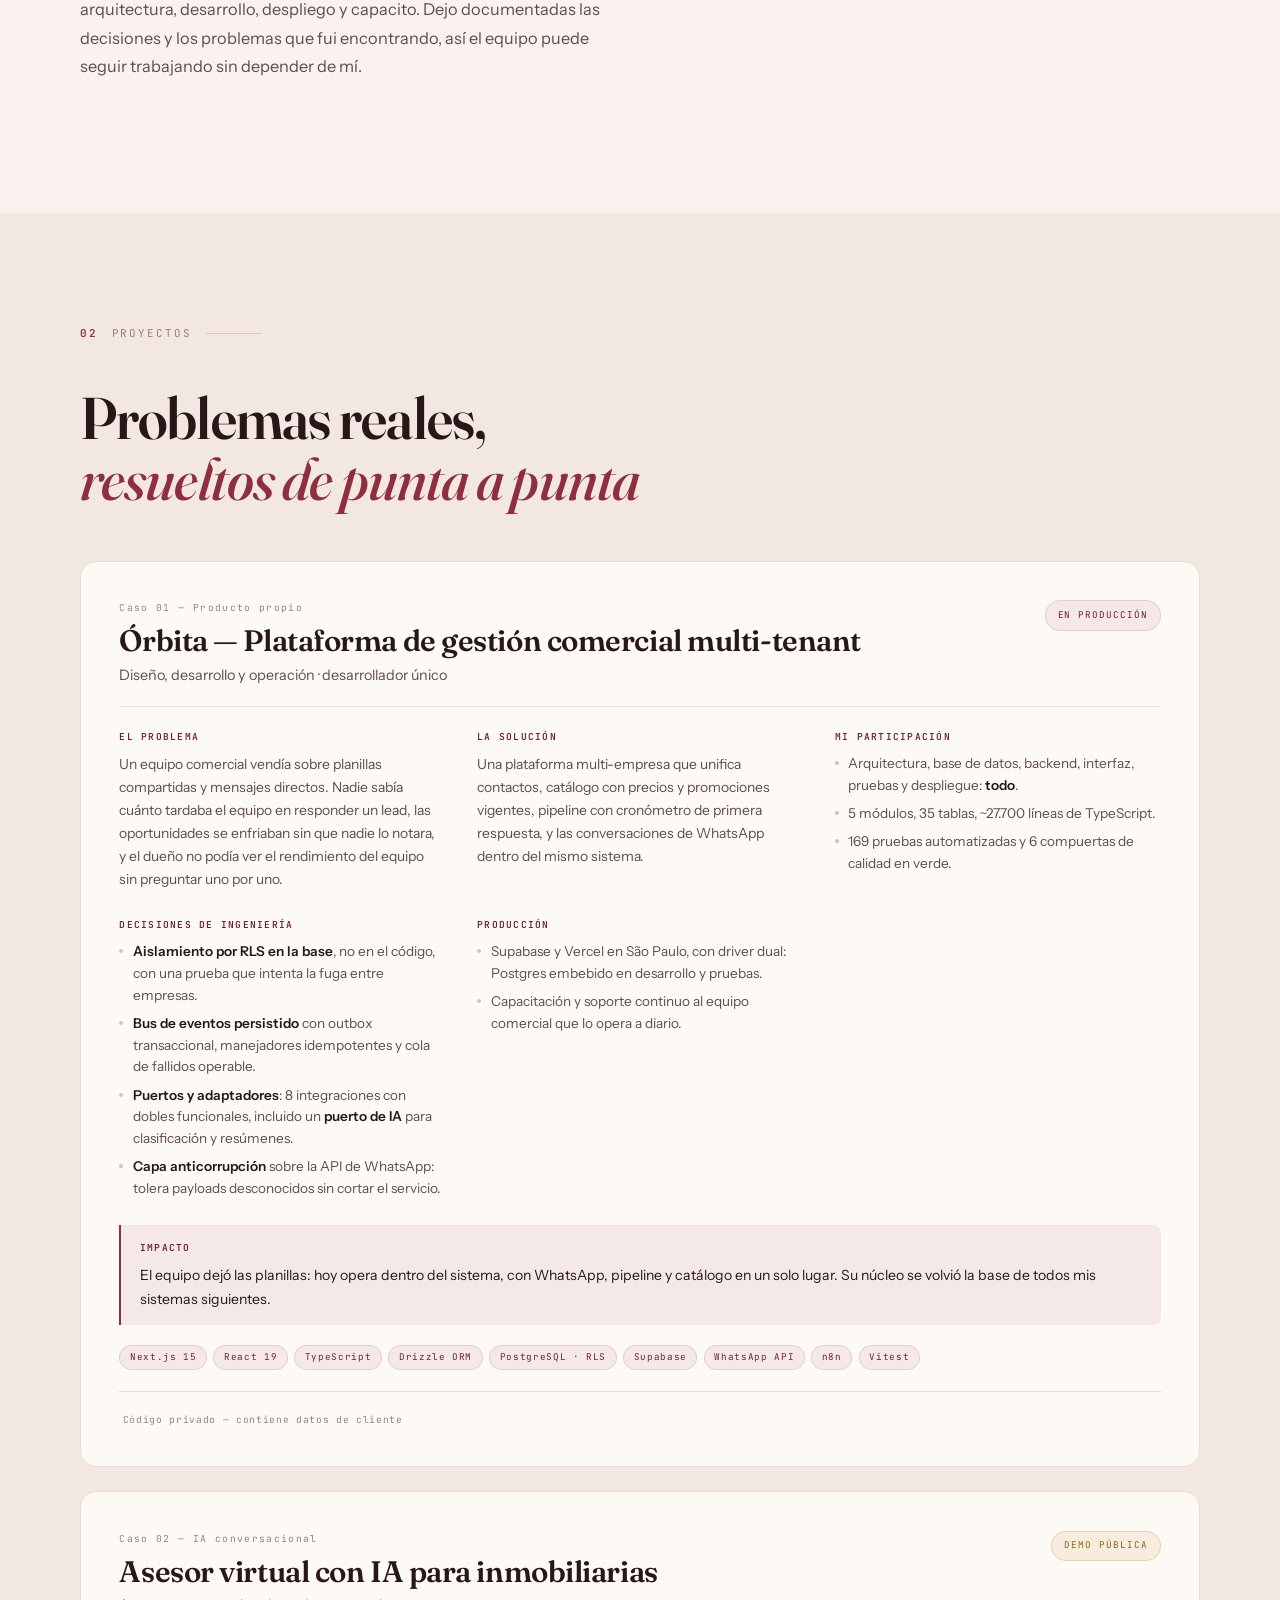
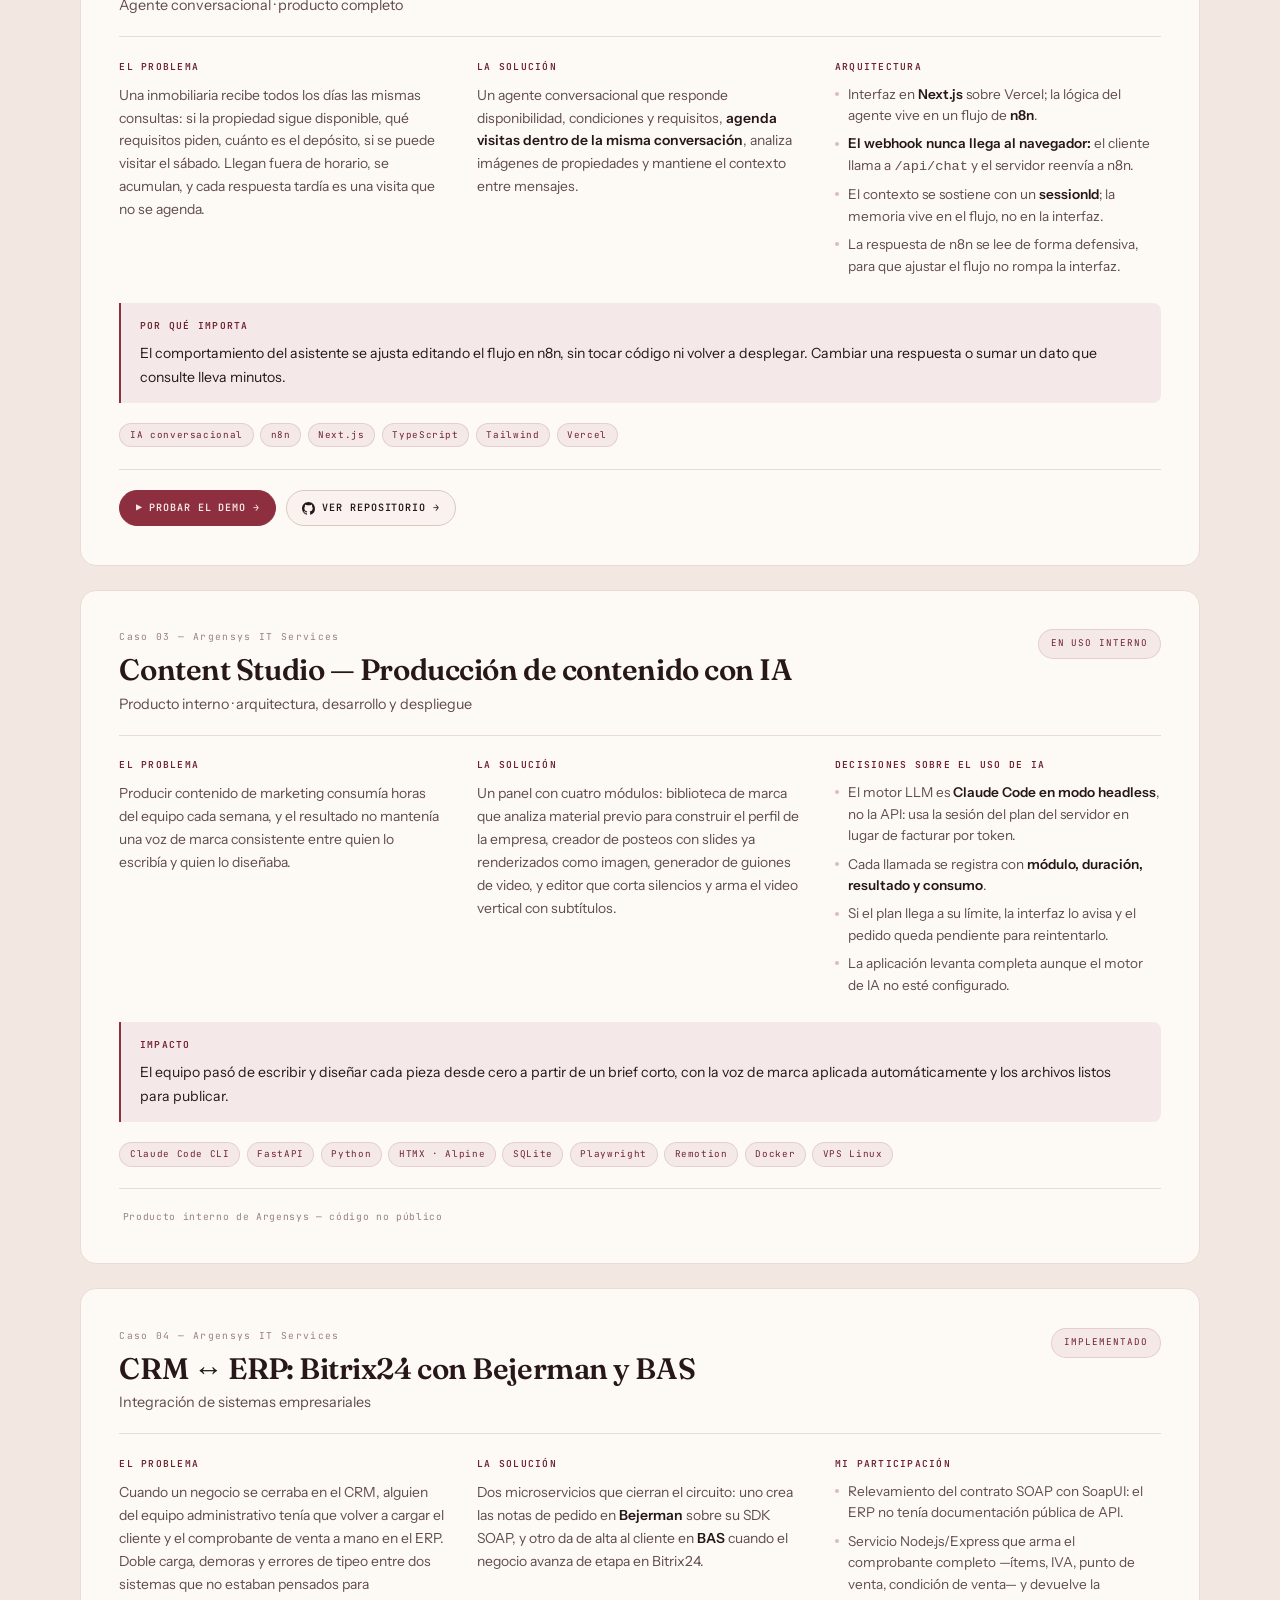
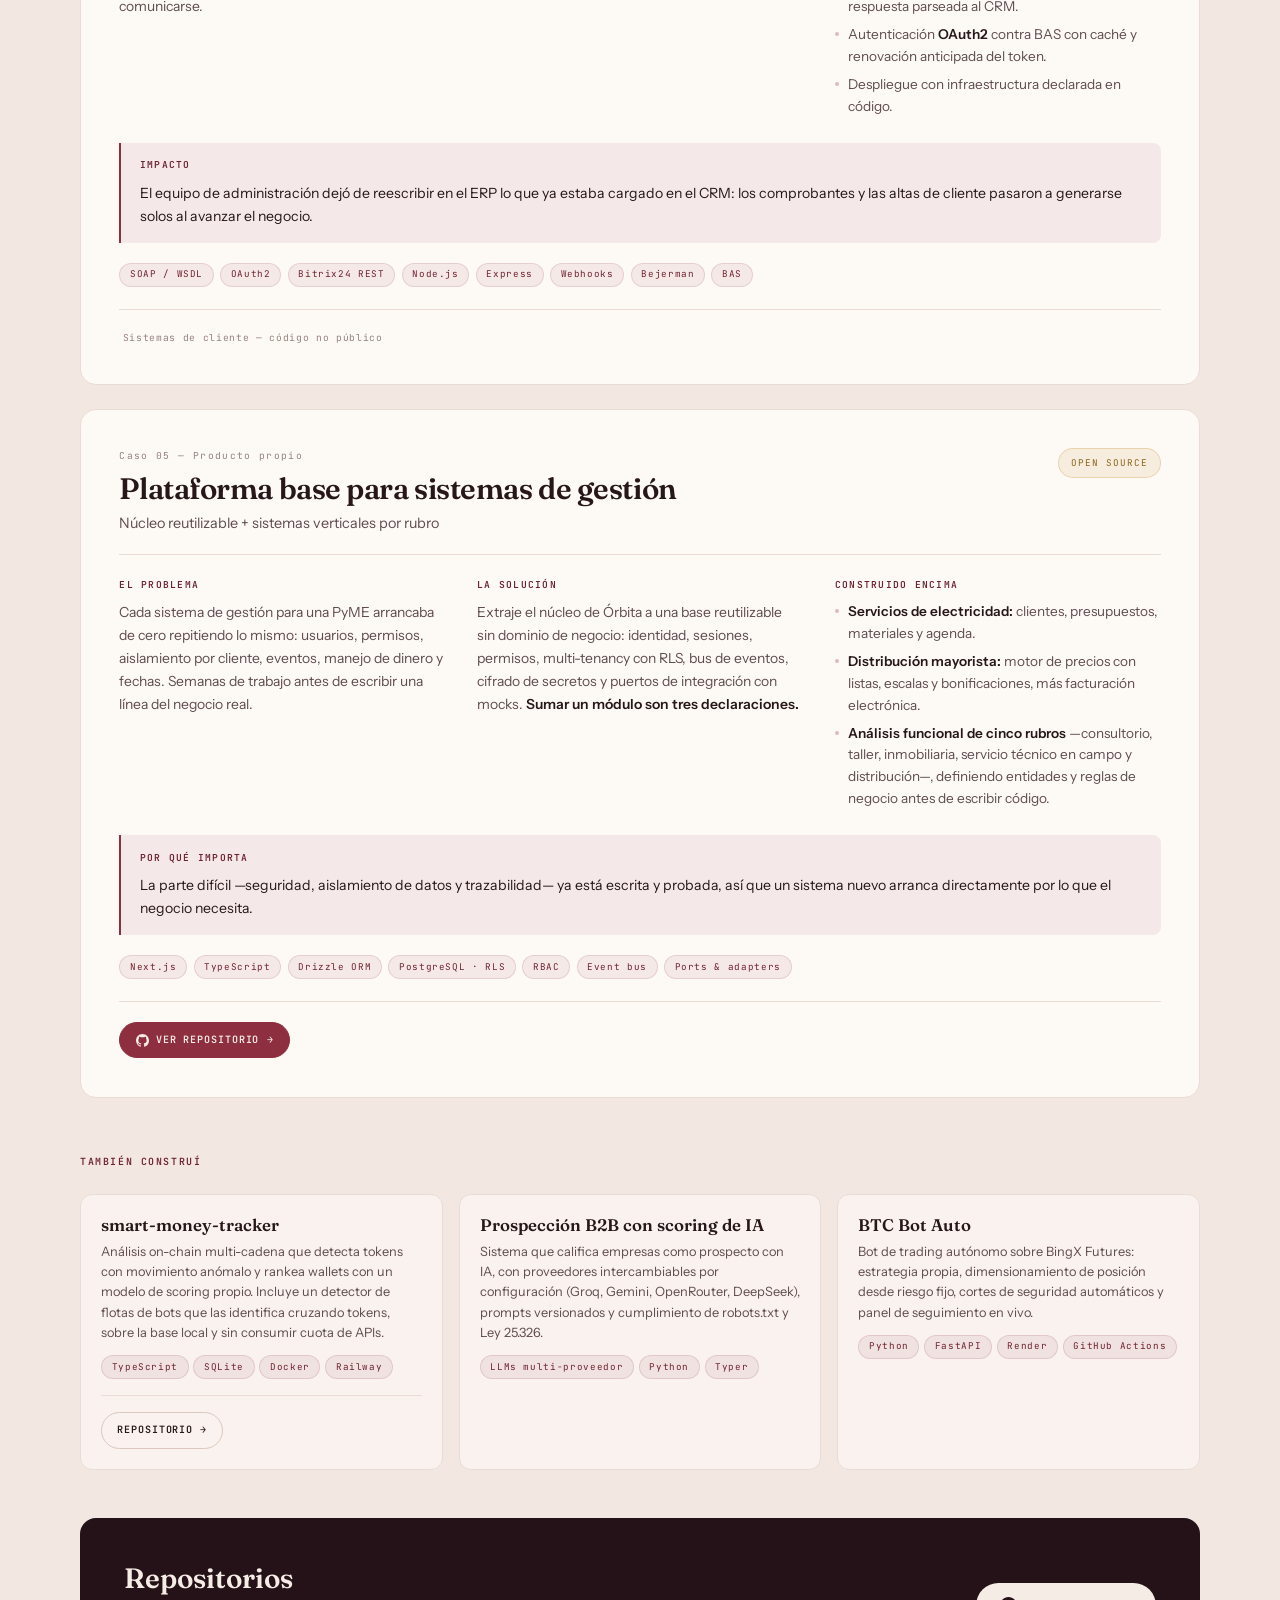
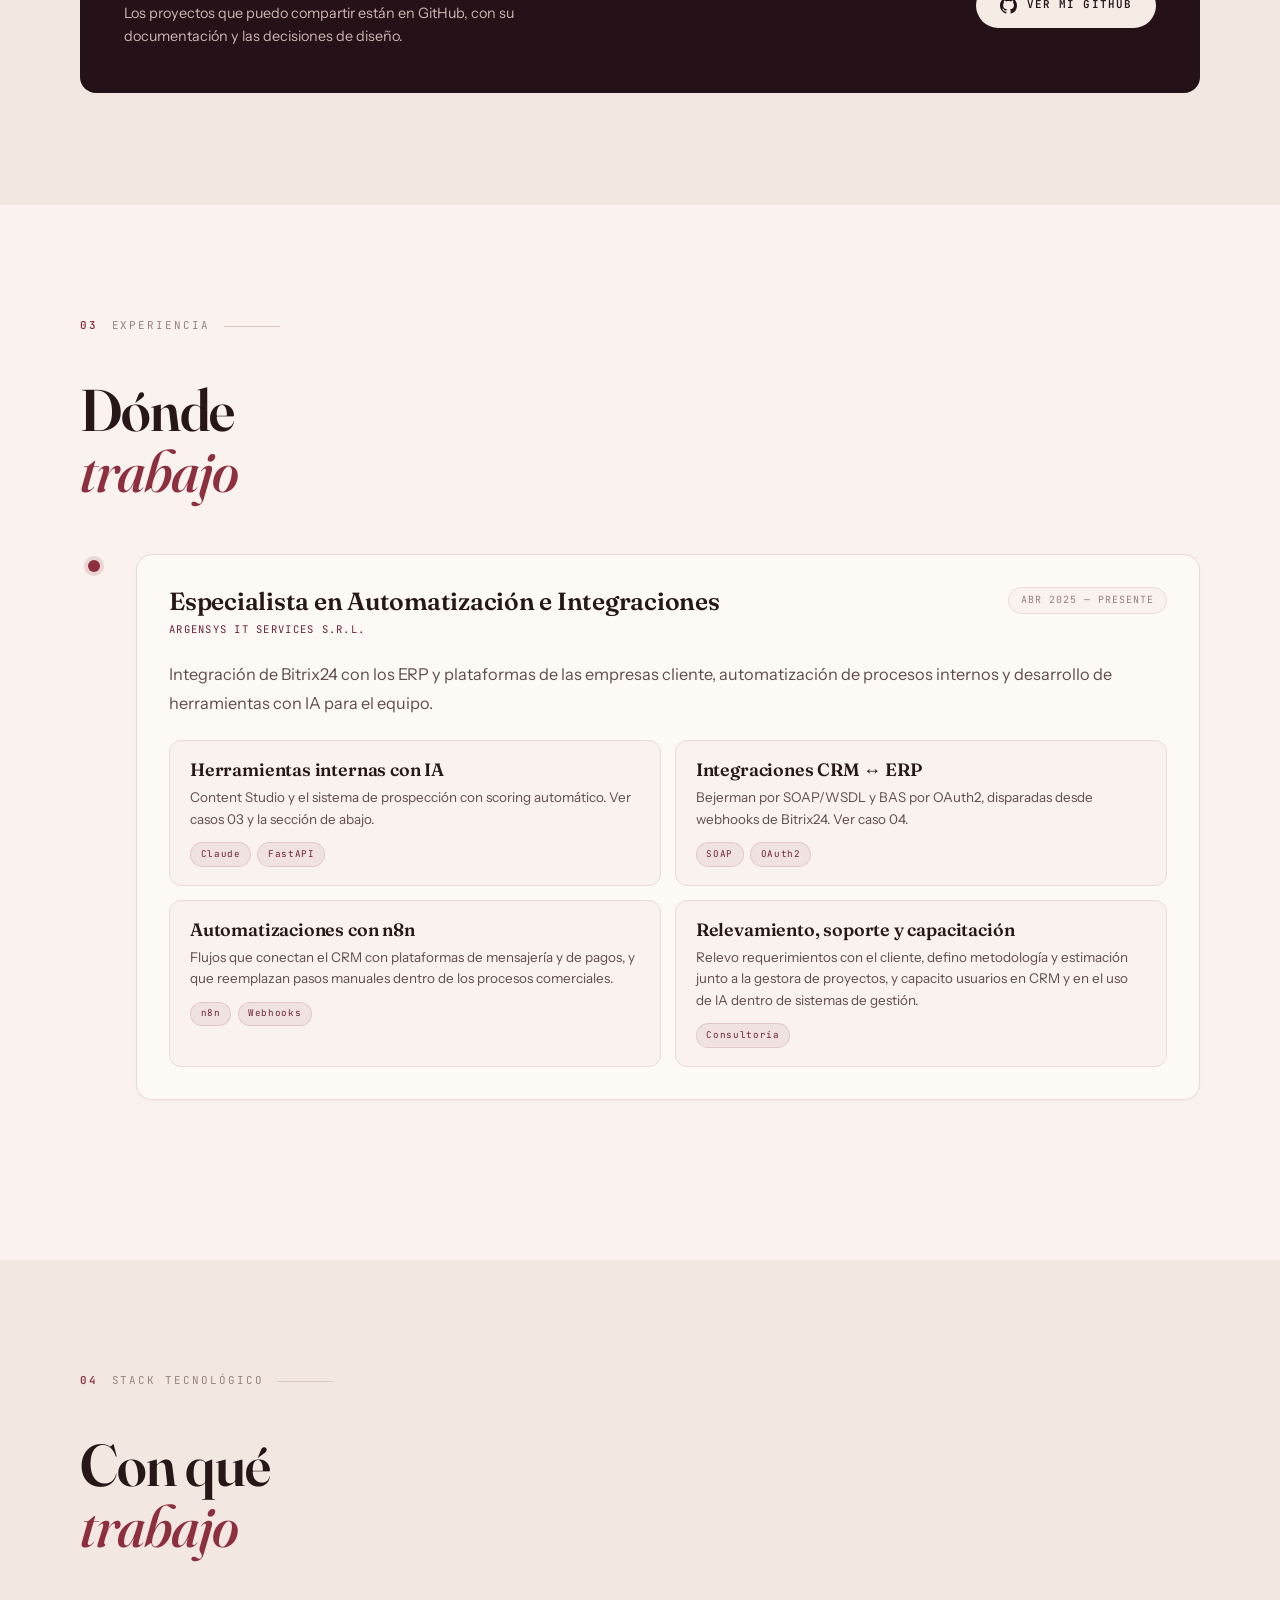
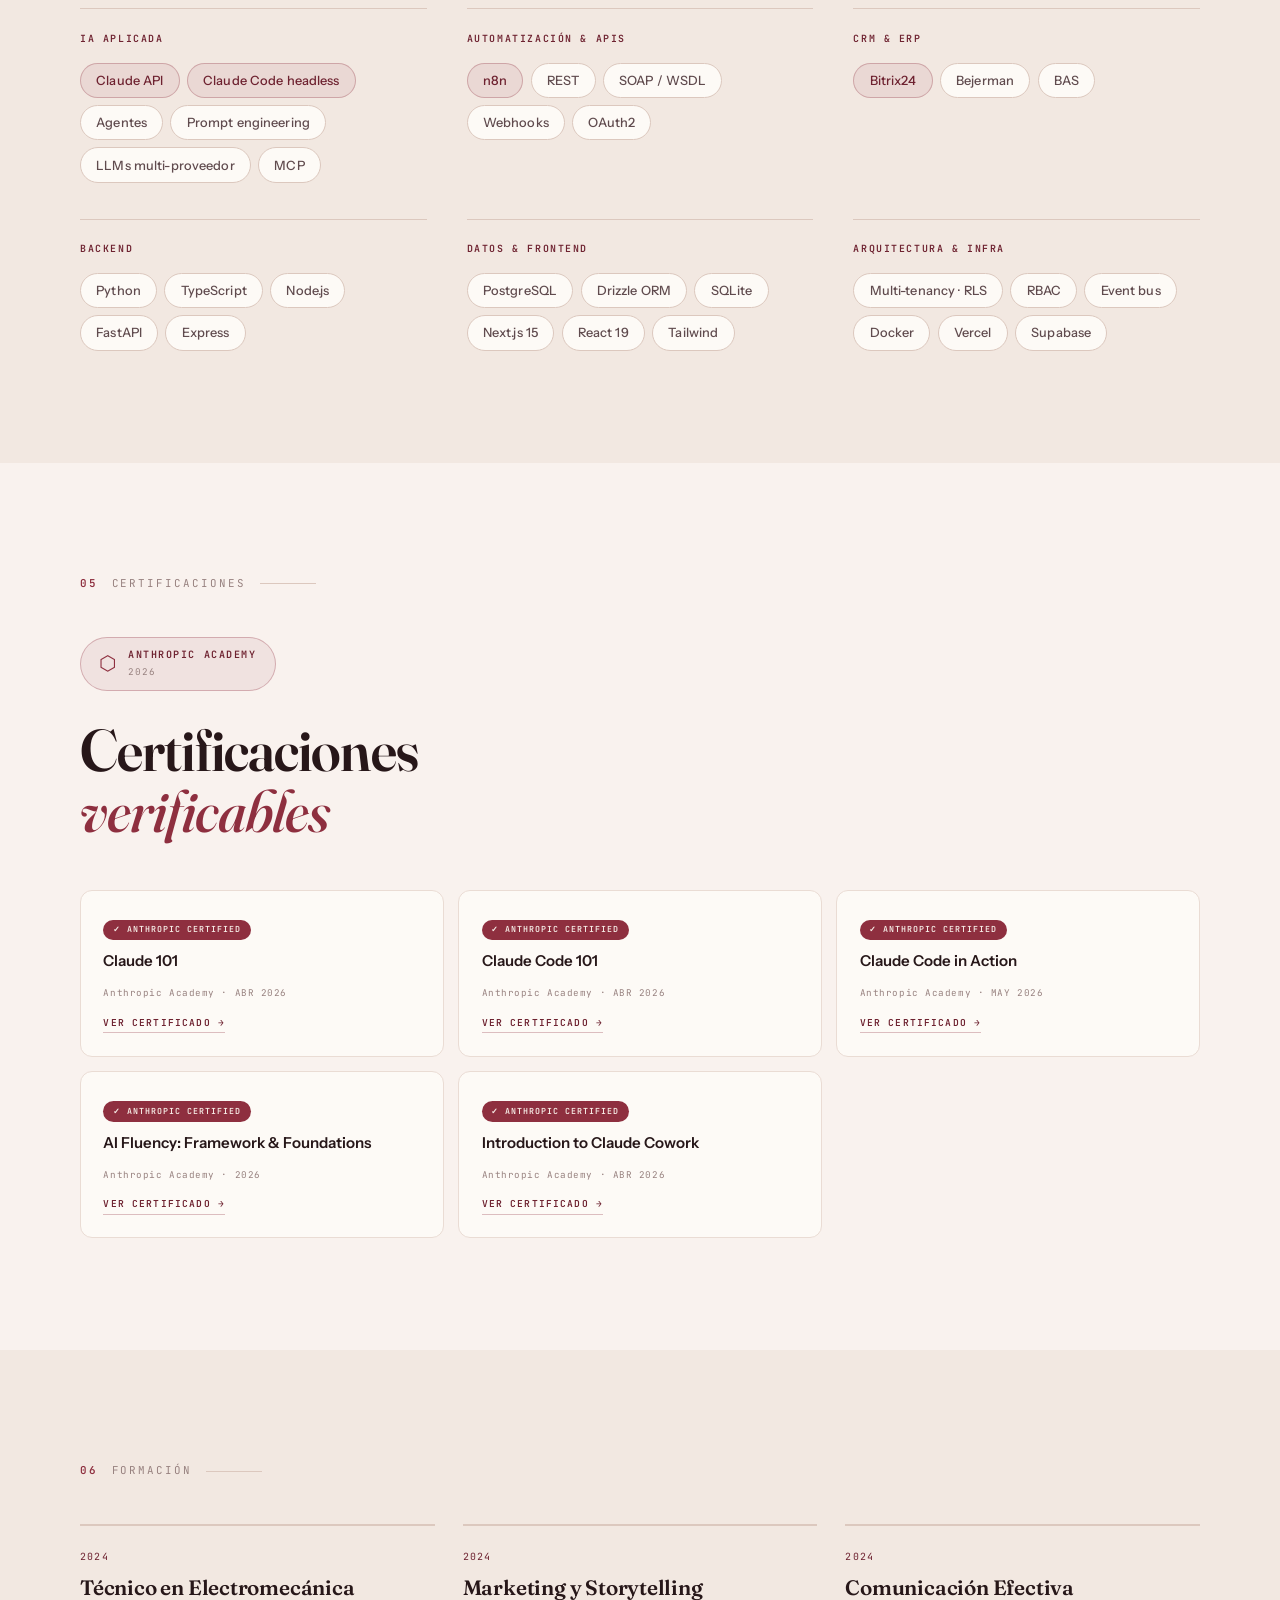
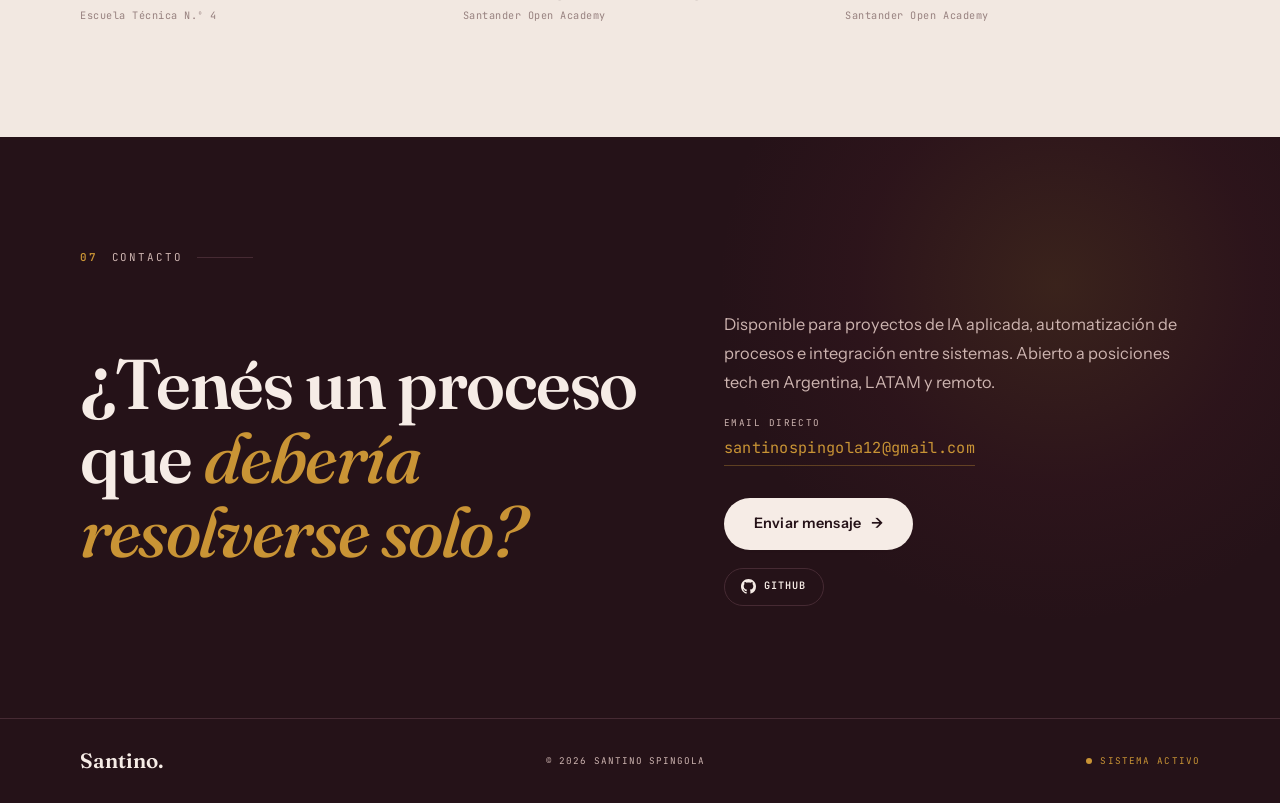
==== commit f8e3c14c: "Saca el CV de la navegacion del portfolio; la URL queda activa y sin indexar" ====
--- a/index.html
+++ b/index.html
@@ -44,7 +44,6 @@
       <li><a href="#work">Proyectos</a></li>
       <li><a href="#experience">Experiencia</a></li>
       <li><a href="#stack">Stack</a></li>
-      <li><a href="cv/">CV</a></li>
       <li><a href="#contact" class="nav-cta">Contacto</a></li>
     </ul>
     <button class="hamburger" id="hamburger" aria-label="Abrir menú" aria-expanded="false" aria-controls="mobile-nav">
@@ -58,7 +57,6 @@
     <a href="#experience" class="mob-link">Experiencia</a>
     <a href="#stack" class="mob-link">Stack</a>
     <a href="#certifications" class="mob-link">Certificaciones</a>
-    <a href="cv/" class="mob-link">CV</a>
     <a href="#contact" class="mob-link">Contacto</a>
   </div>
 
@@ -84,7 +82,6 @@
             sistemas que una empresa ya tiene y construyo los que le faltan.</p>
           <div class="hero-btns">
             <a href="#work" class="btn-primary">Ver proyectos<span class="btn-arrow">→</span></a>
-            <a href="cv/" class="btn-ghost">Ver CV</a>
             <a href="https://github.com/santinospingola" class="btn-ghost" target="_blank" rel="noopener">GitHub</a>
           </div>
         </div>
@@ -689,7 +686,6 @@
               </svg>
               GitHub
             </a>
-            <a href="cv/" class="social-link">Ver CV</a>
             <!-- TODO Santino: completá tu LinkedIn y descomentá
             <a href="https://www.linkedin.com/in/USUARIO" class="social-link" target="_blank" rel="noopener">LinkedIn</a>
             -->
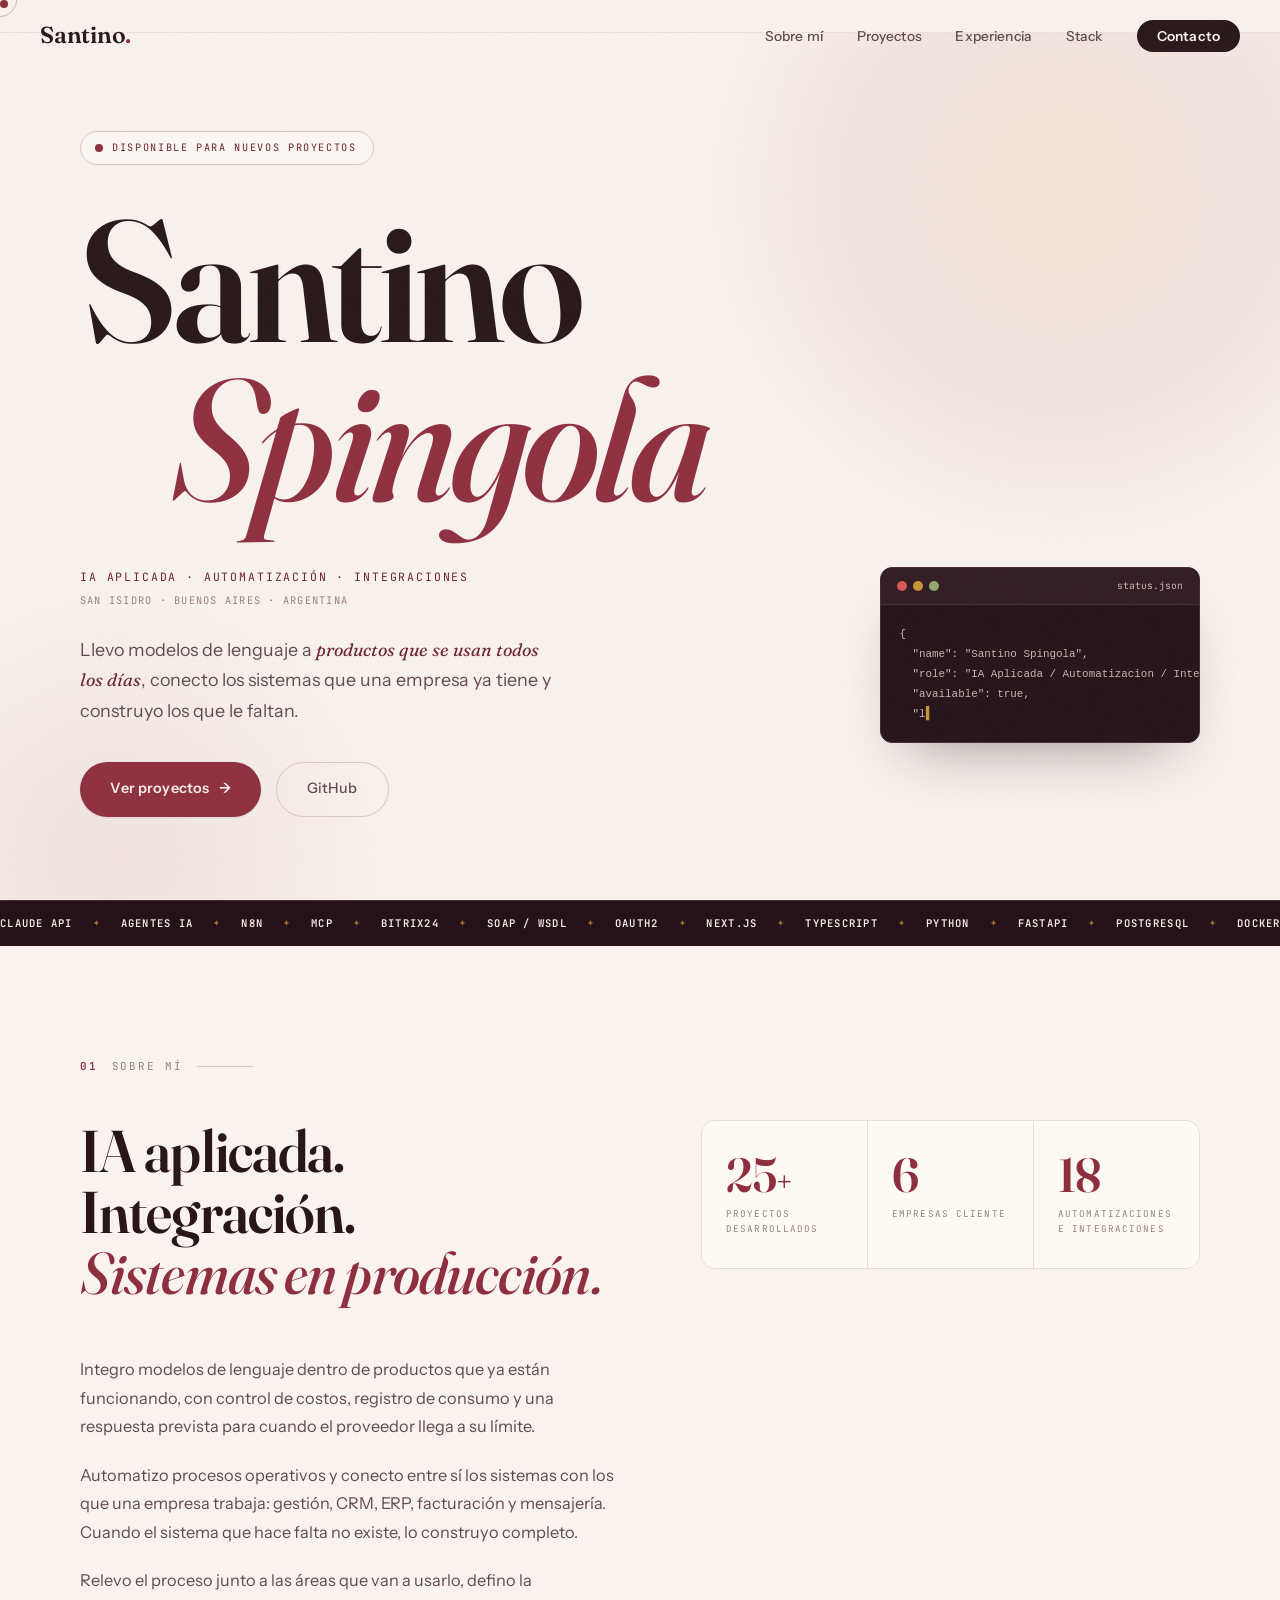
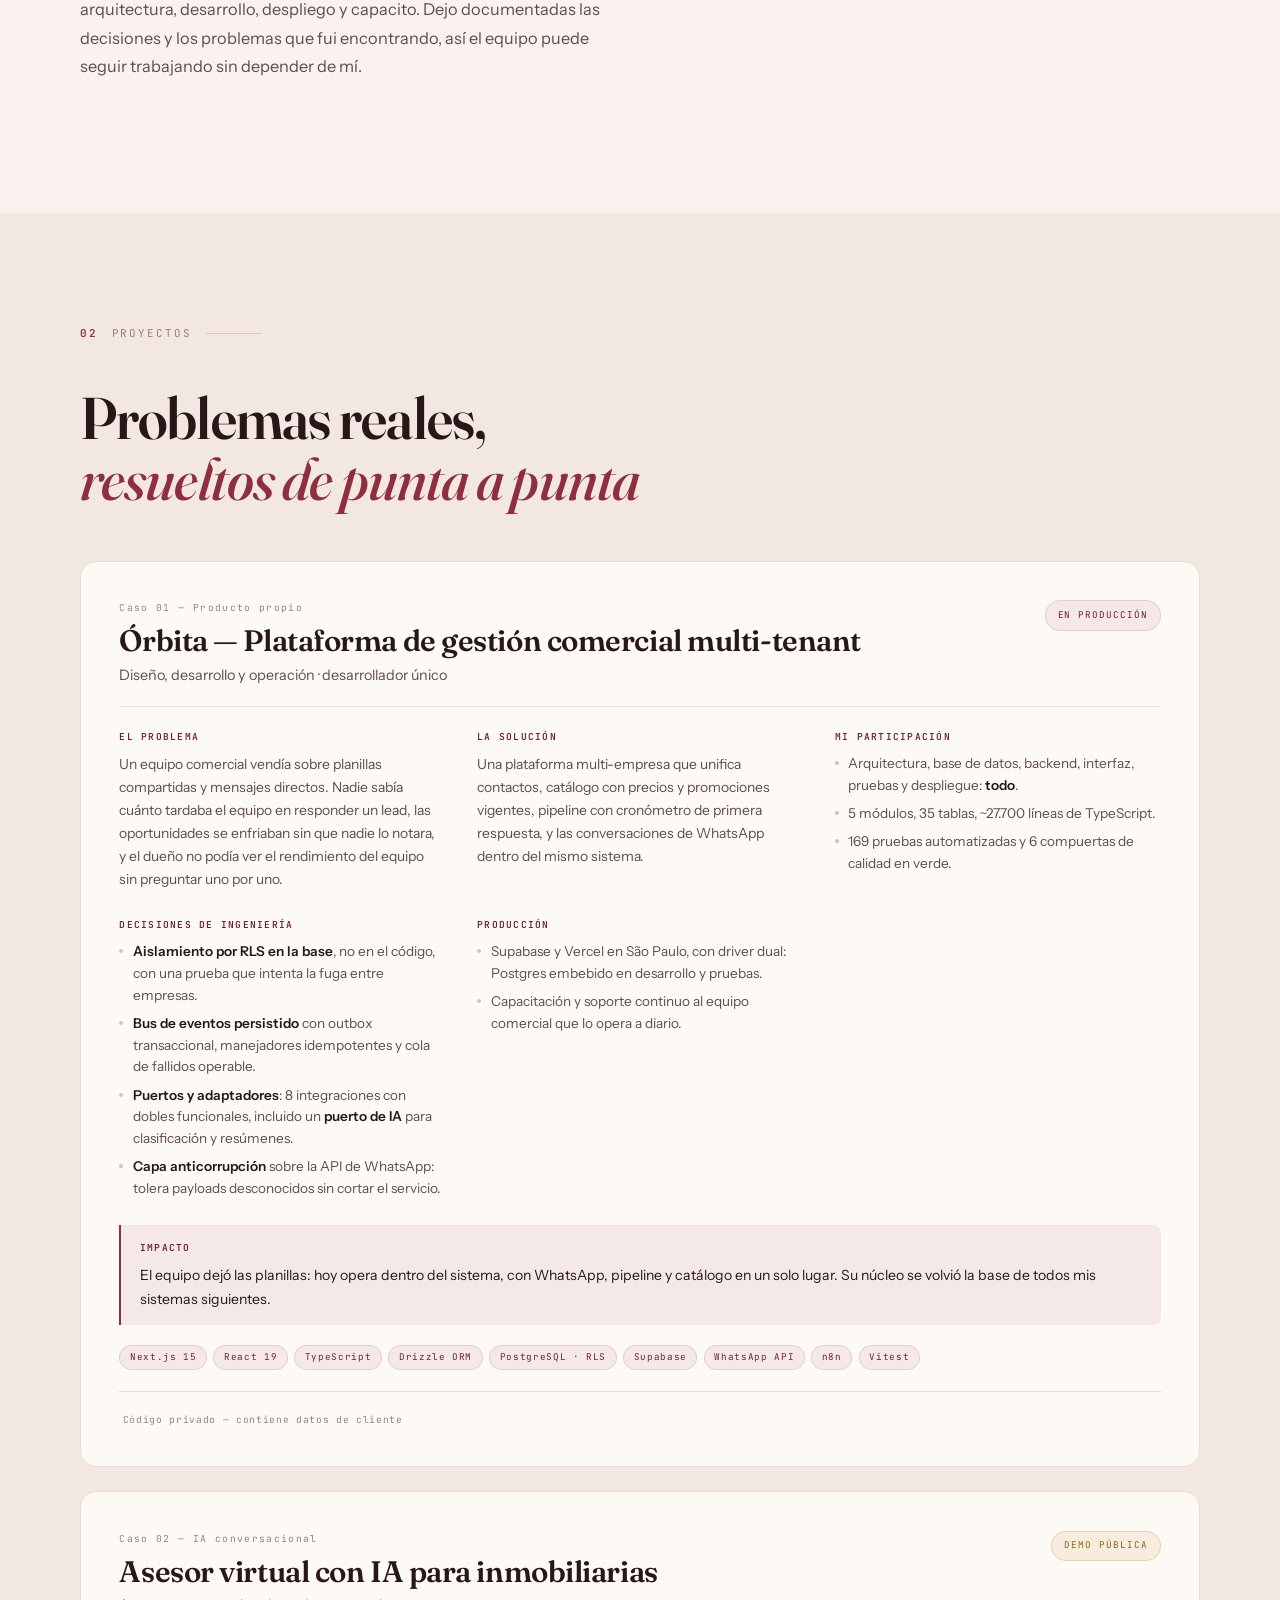
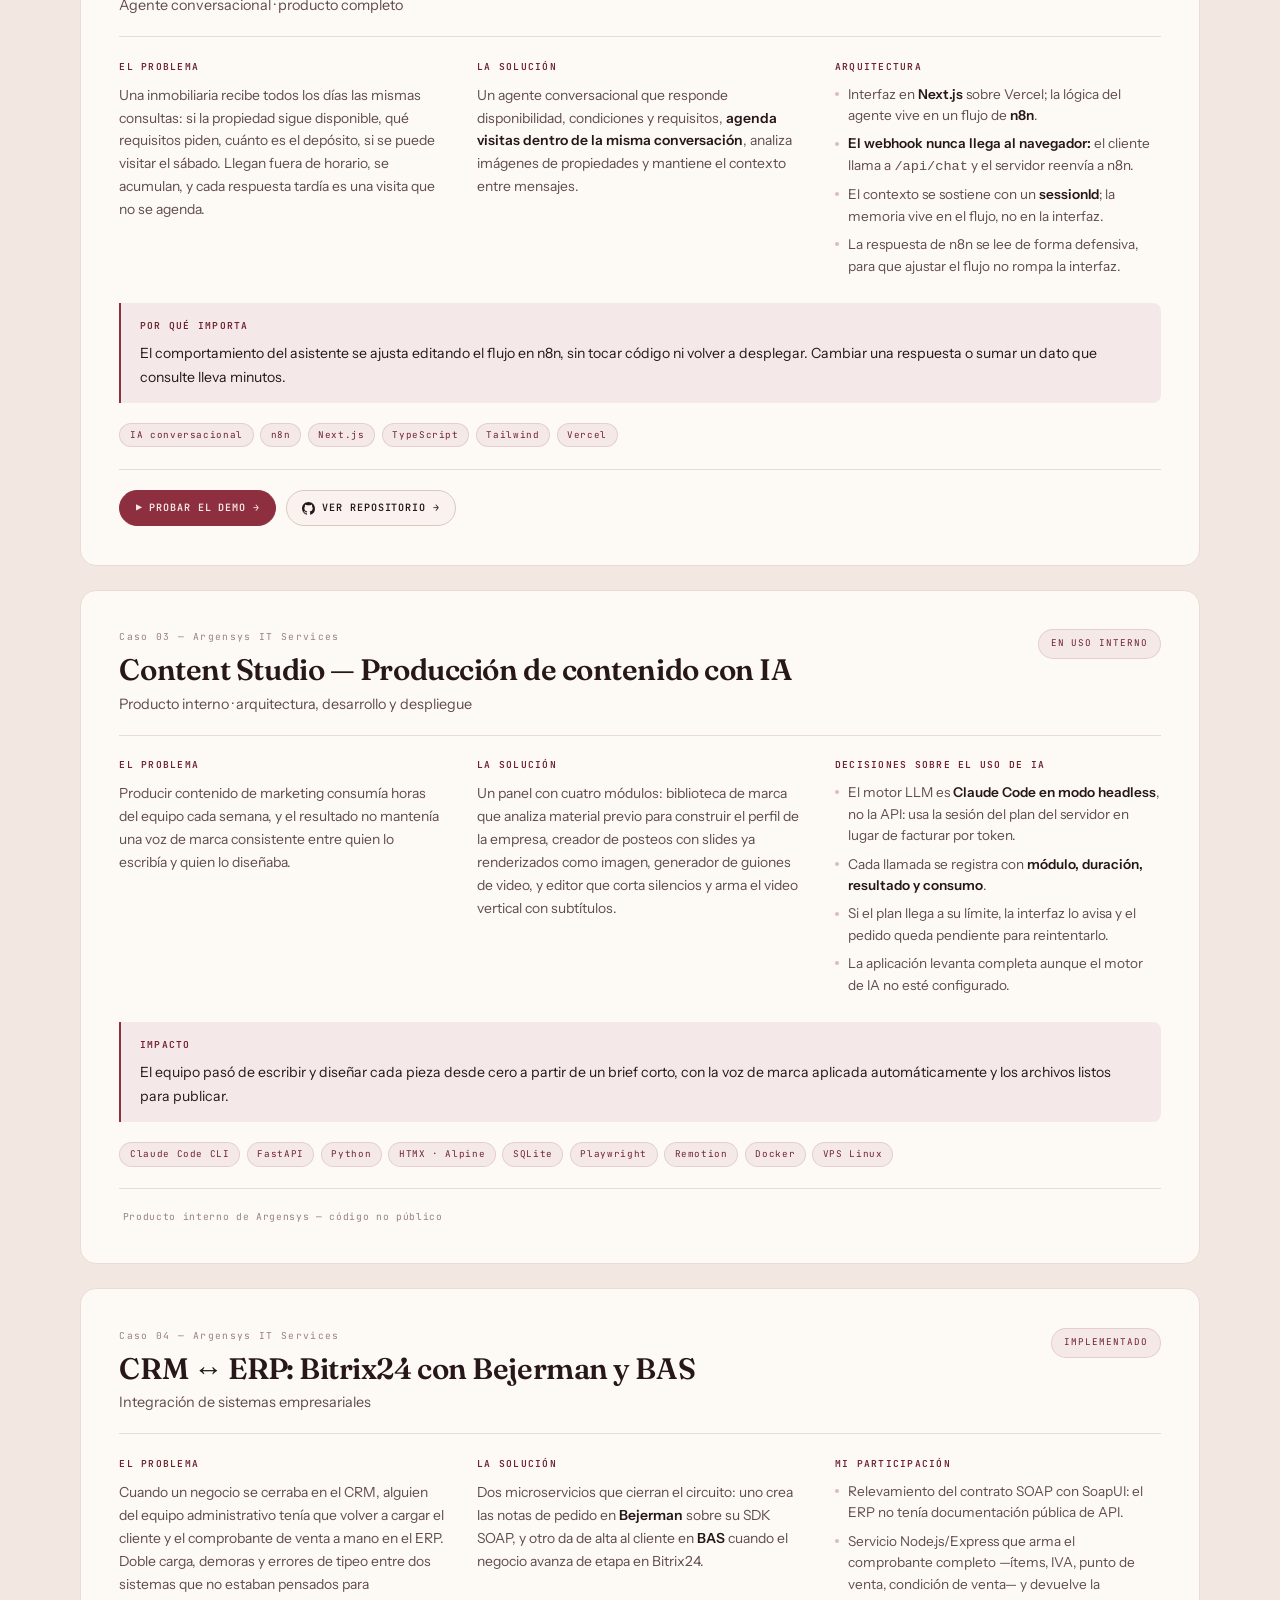
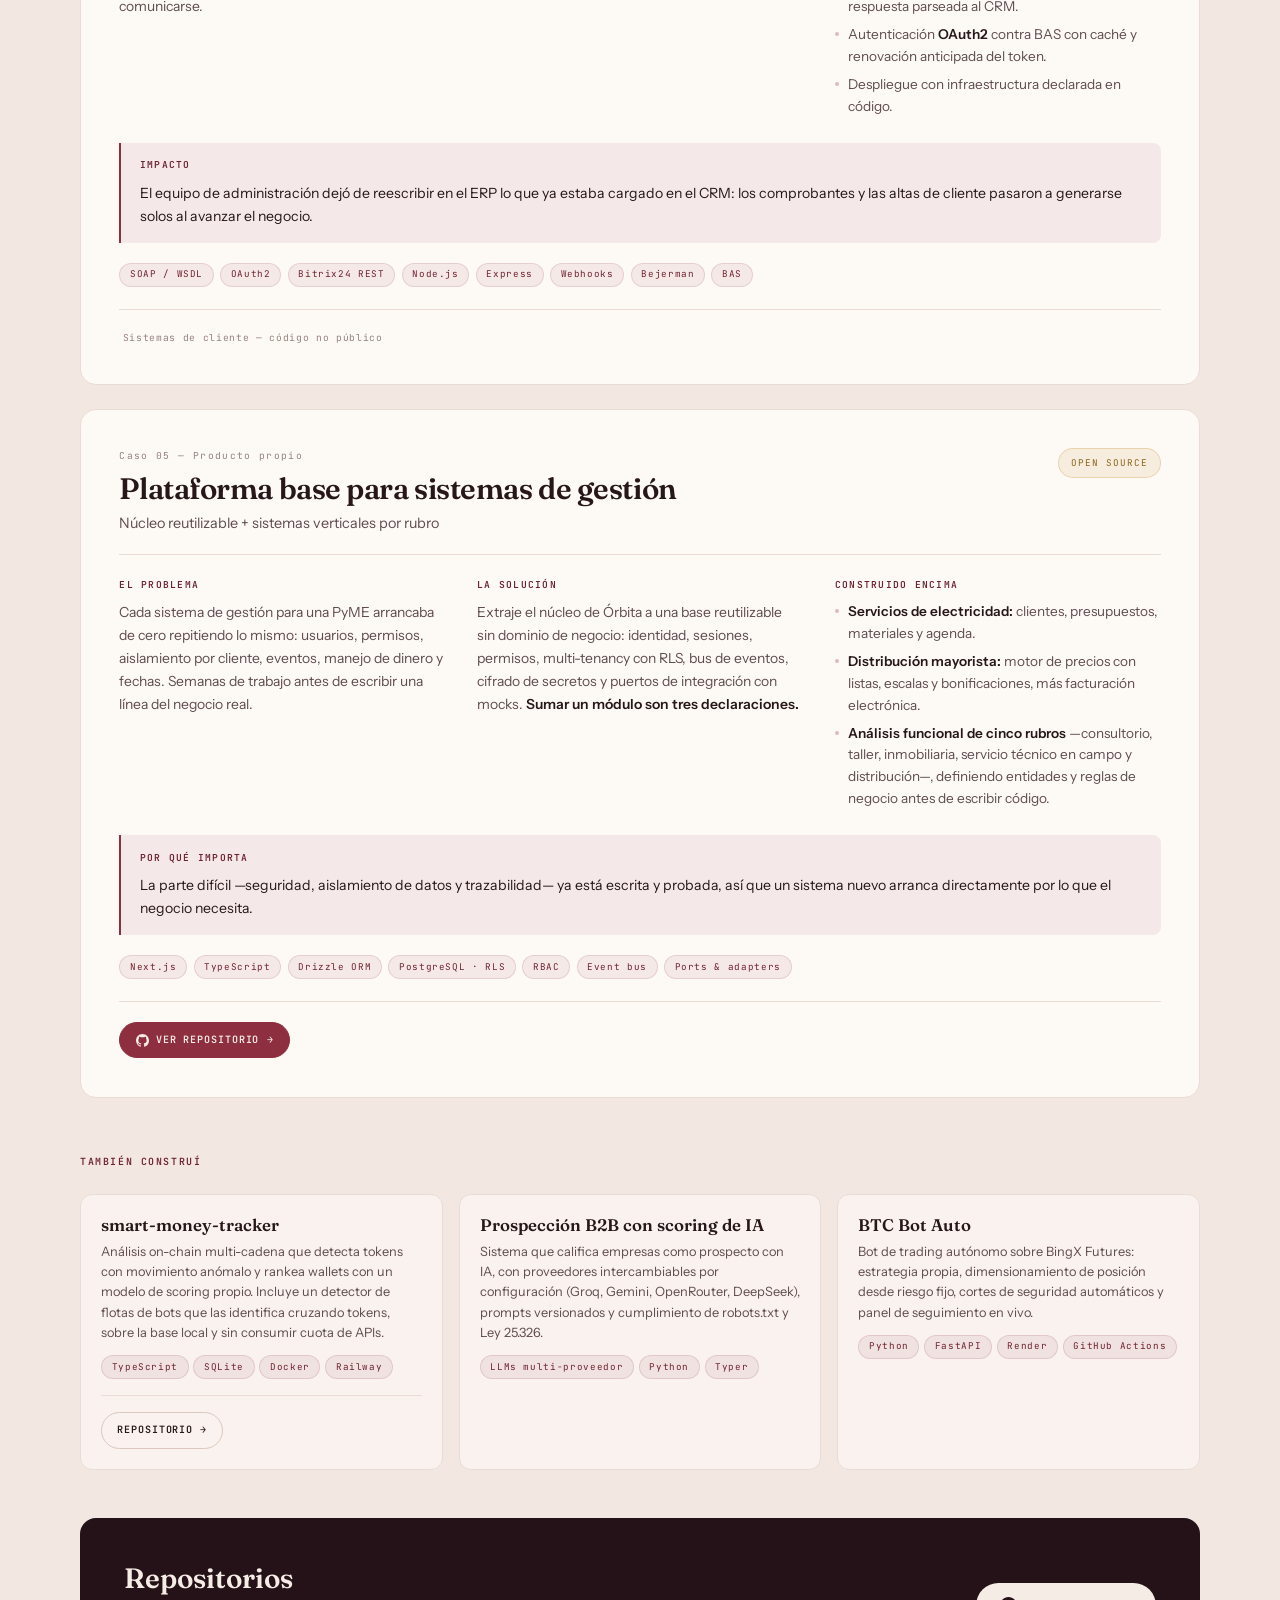
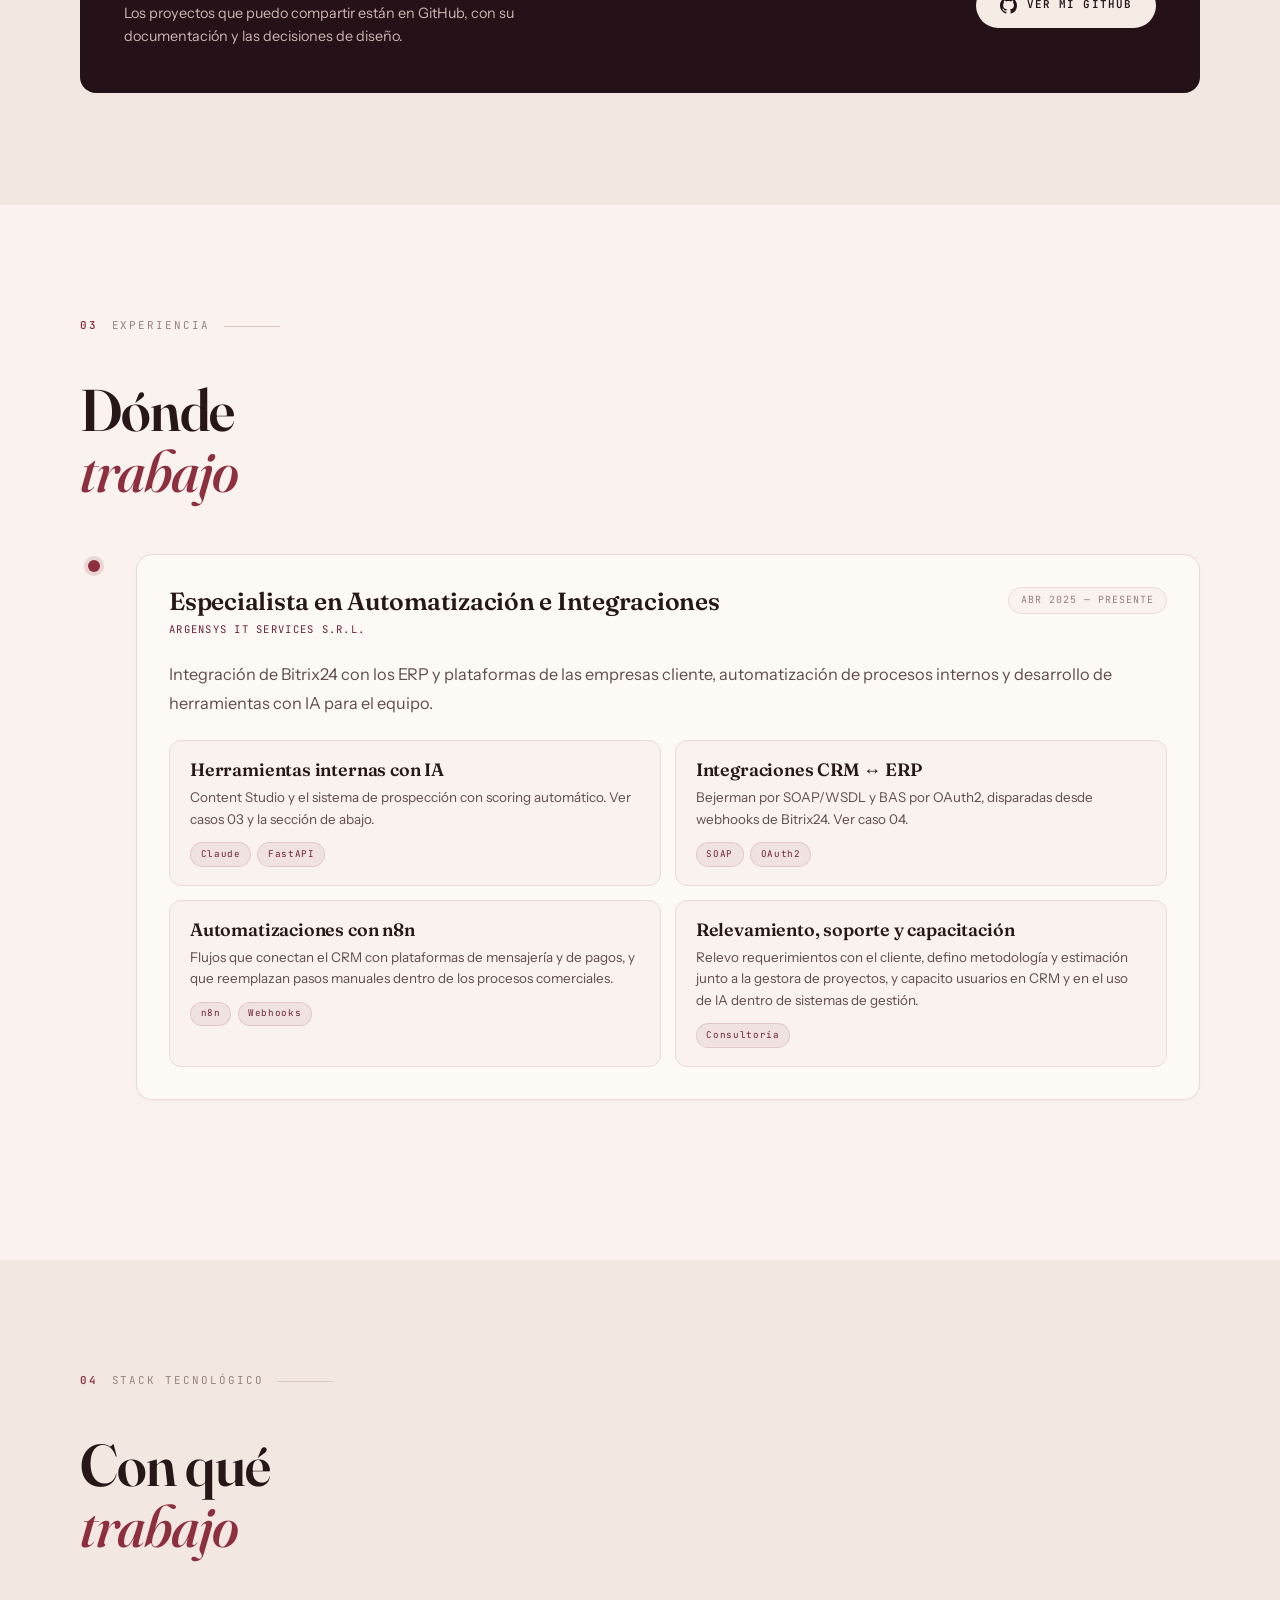
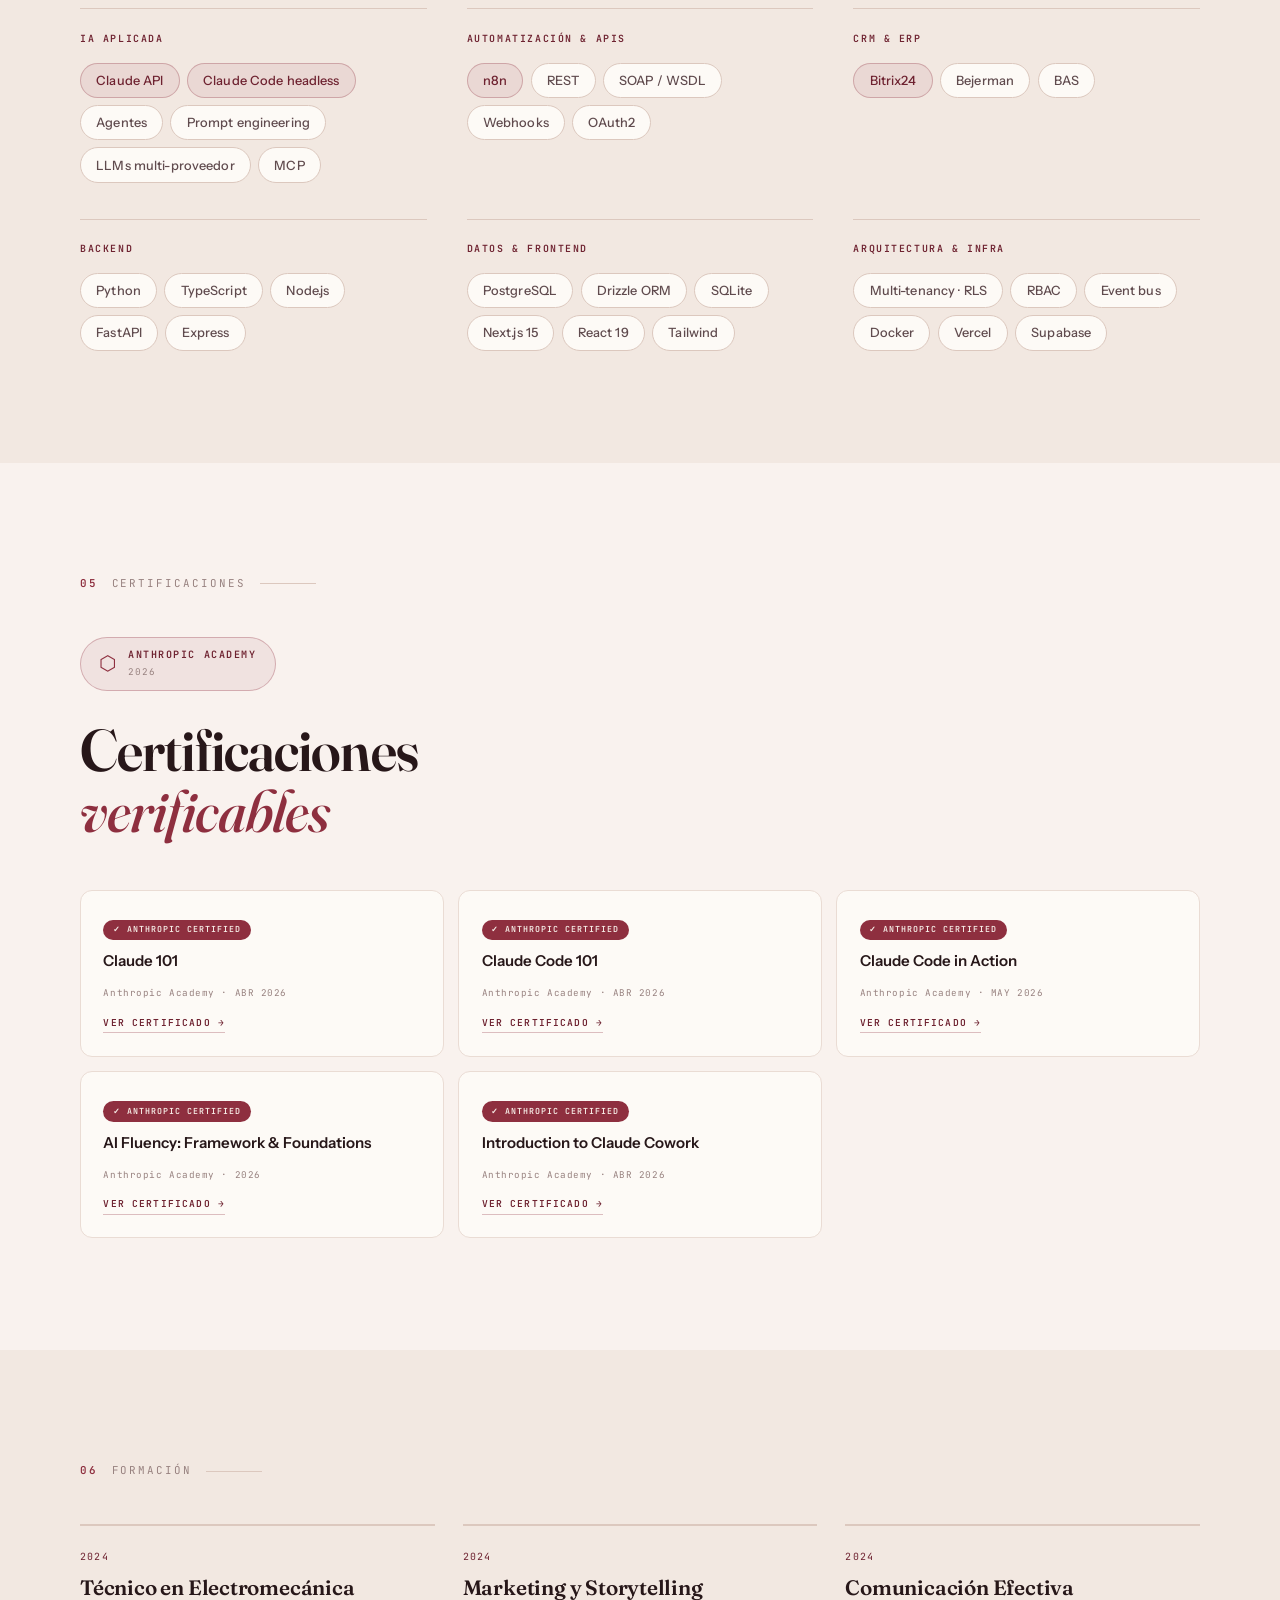
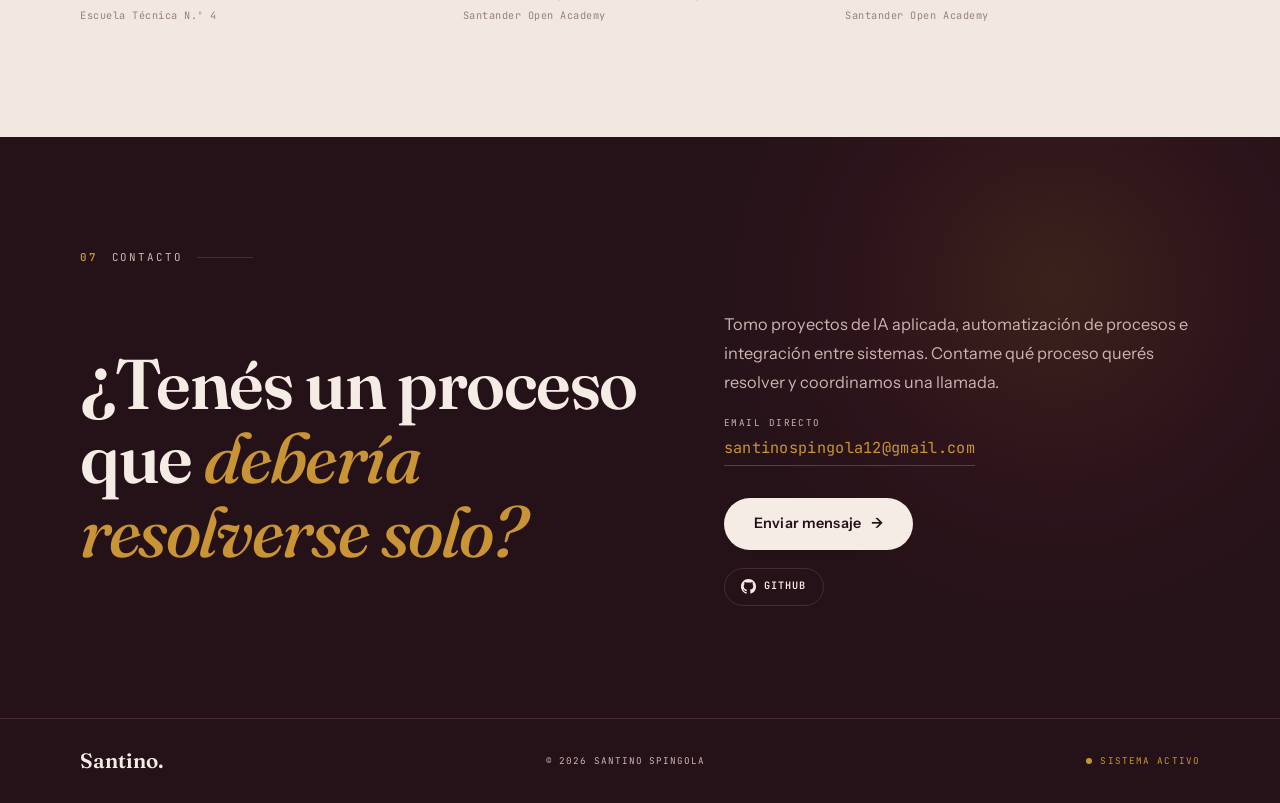
==== commit c8cf26c4: "Portfolio orientado a cliente: saca las menciones a busqueda de empleo" ====
--- a/index.html
+++ b/index.html
@@ -66,7 +66,7 @@
 
       <div class="hero-eyebrow reveal in">
         <span class="live-dot"></span>
-        <span class="live-label">Disponible para proyectos y posiciones tech</span>
+        <span class="live-label">Disponible para nuevos proyectos</span>
       </div>
 
       <h1 class="hero-names">
@@ -670,8 +670,8 @@
       <div class="contact-grid reveal">
         <h2 class="contact-title">¿Tenés un proceso<br>que <em>debería resolverse solo?</em></h2>
         <div class="contact-right">
-          <p class="body-txt contact-txt">Disponible para proyectos de IA aplicada, automatización de procesos e
-            integración entre sistemas. Abierto a posiciones tech en Argentina, LATAM y remoto.</p>
+          <p class="body-txt contact-txt">Tomo proyectos de IA aplicada, automatización de procesos e integración entre
+            sistemas. Contame qué proceso querés resolver y coordinamos una llamada.</p>
           <a href="mailto:santinospingola12@gmail.com" class="email-block">
             <span class="email-lbl">Email directo</span>
             <span class="email-addr">santinospingola12@gmail.com</span>
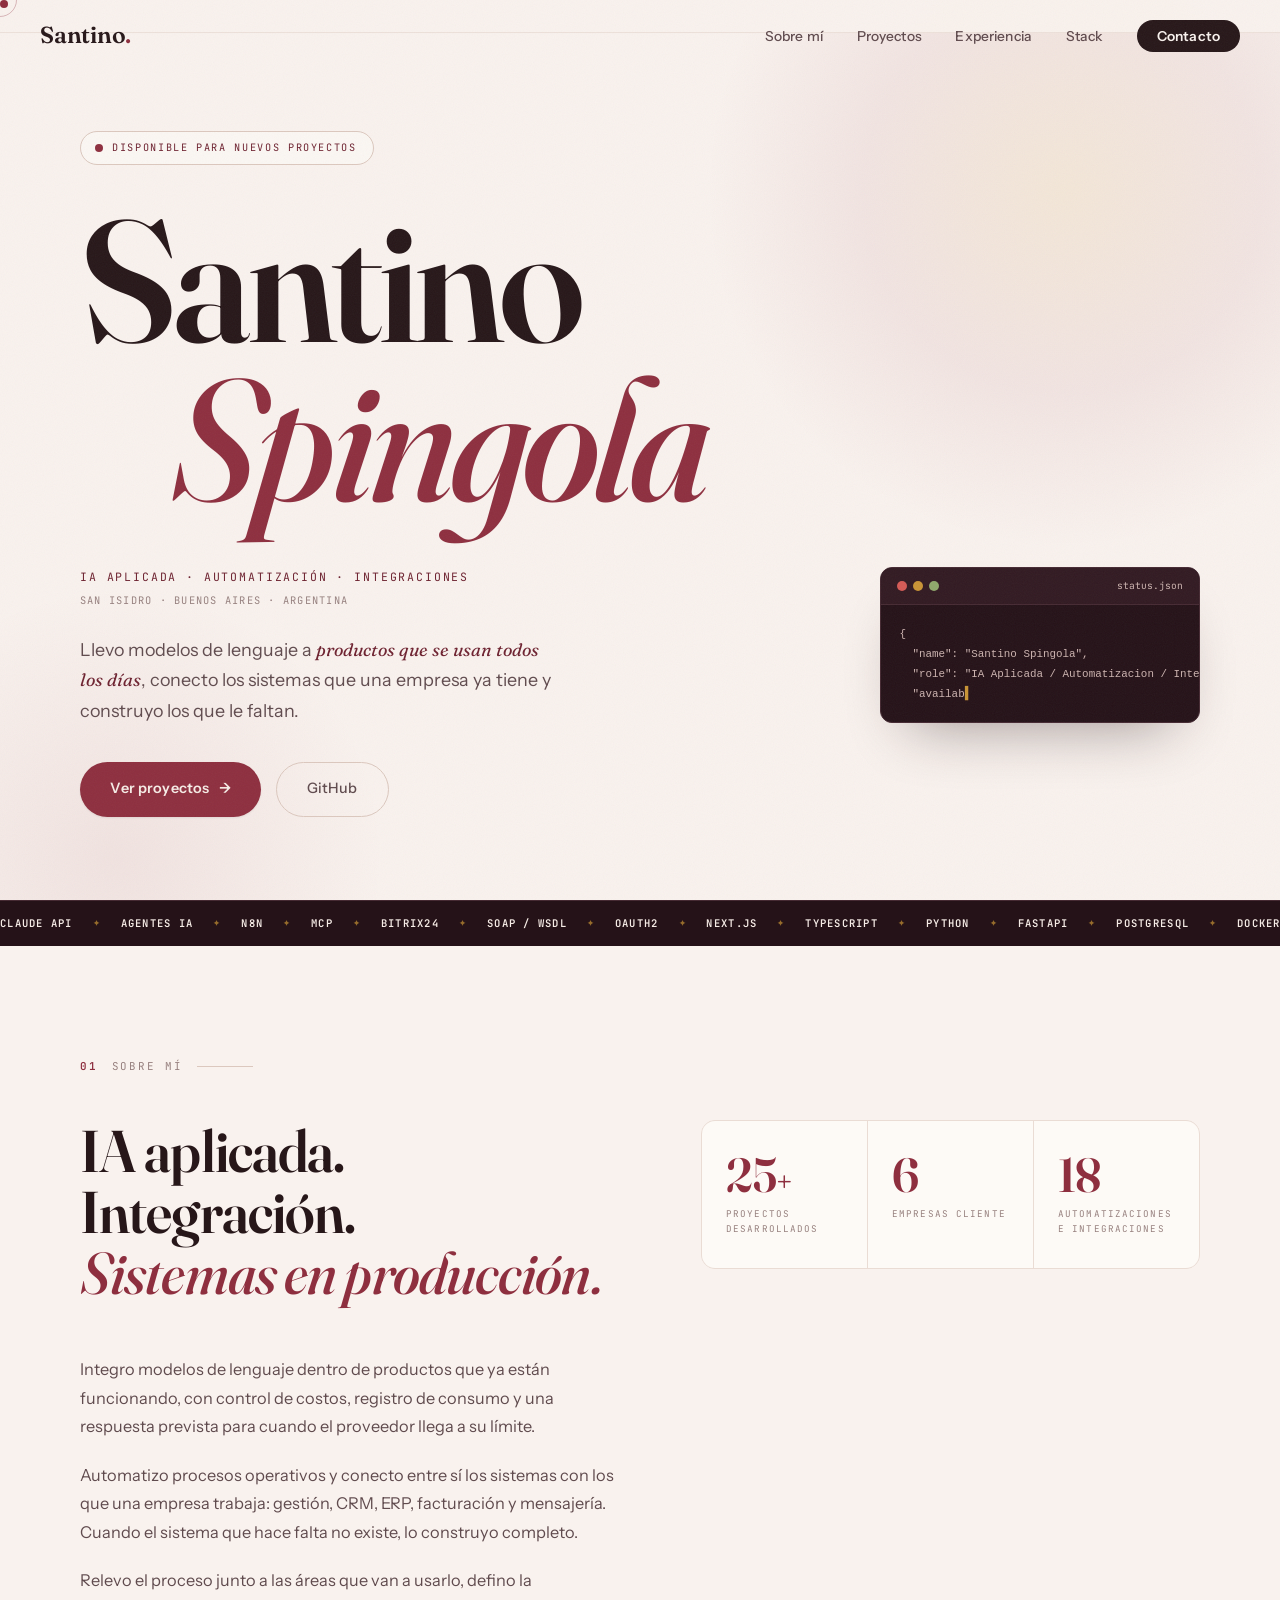
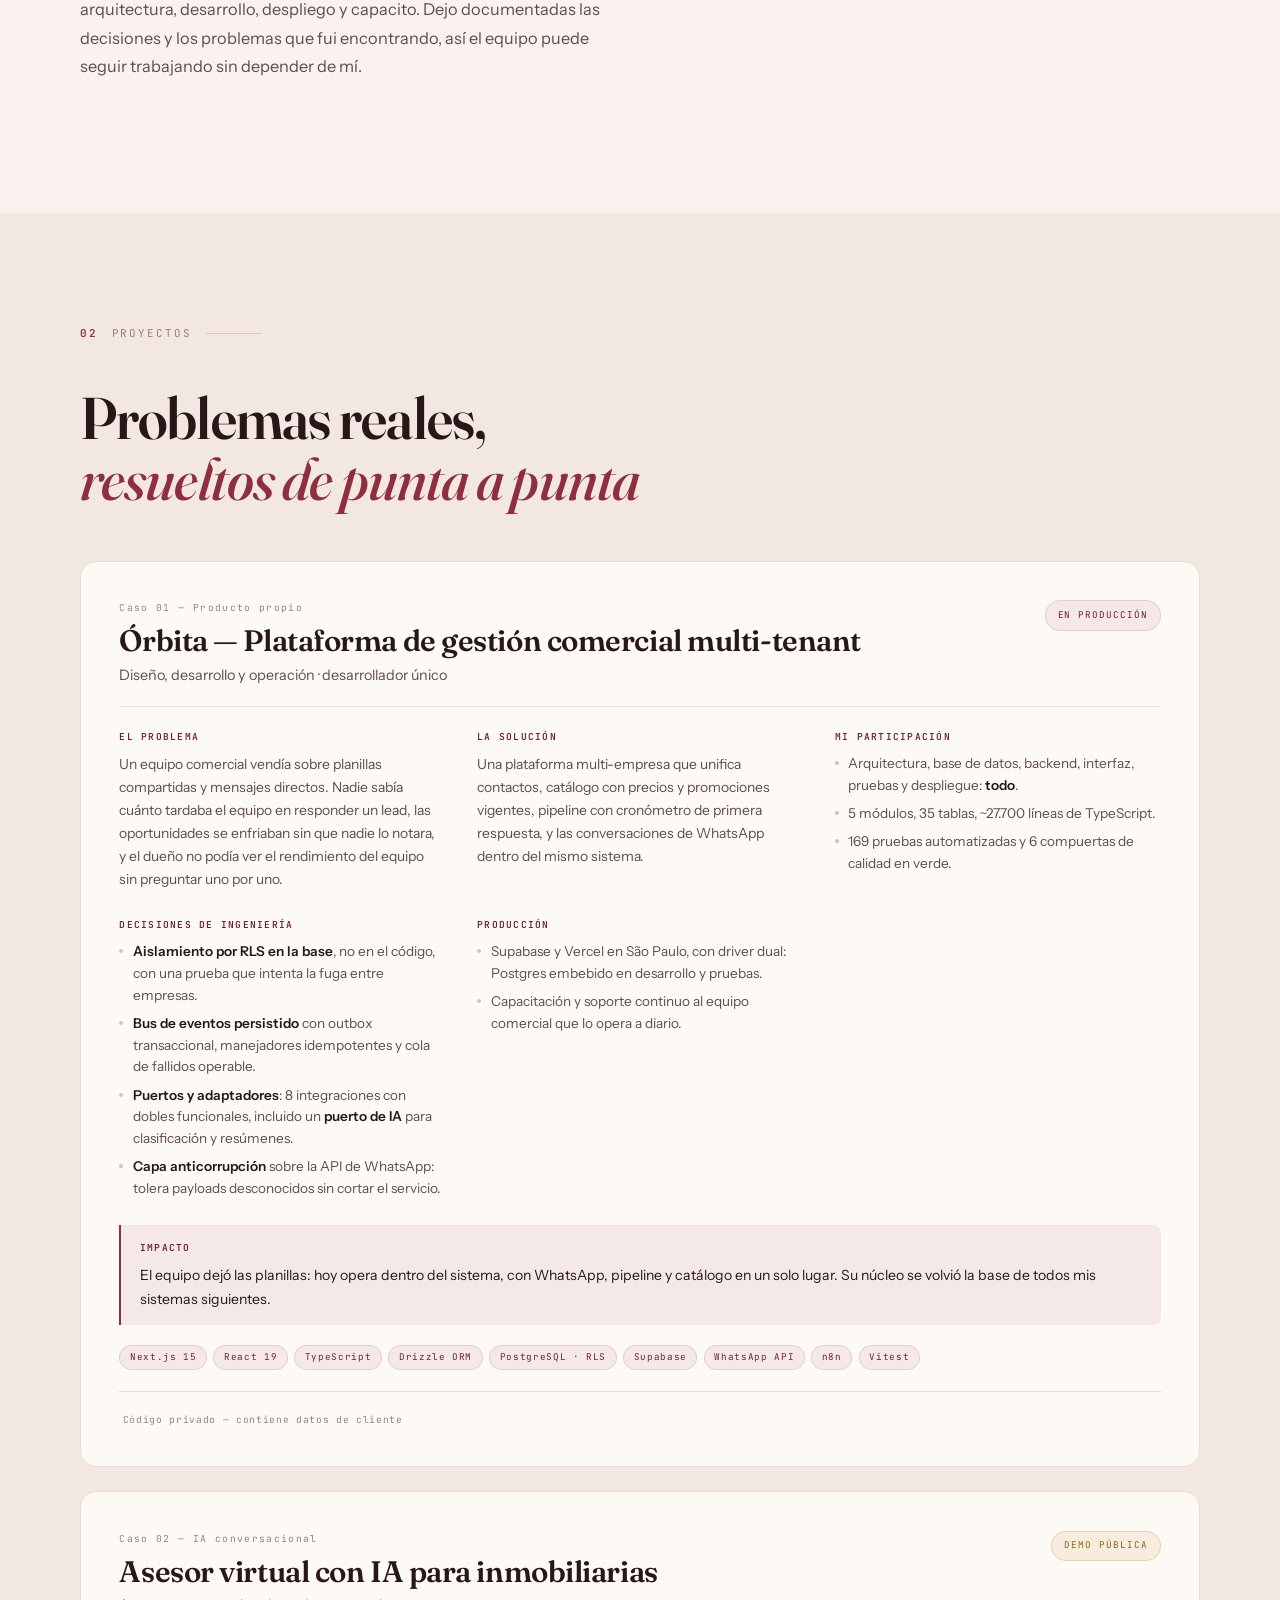
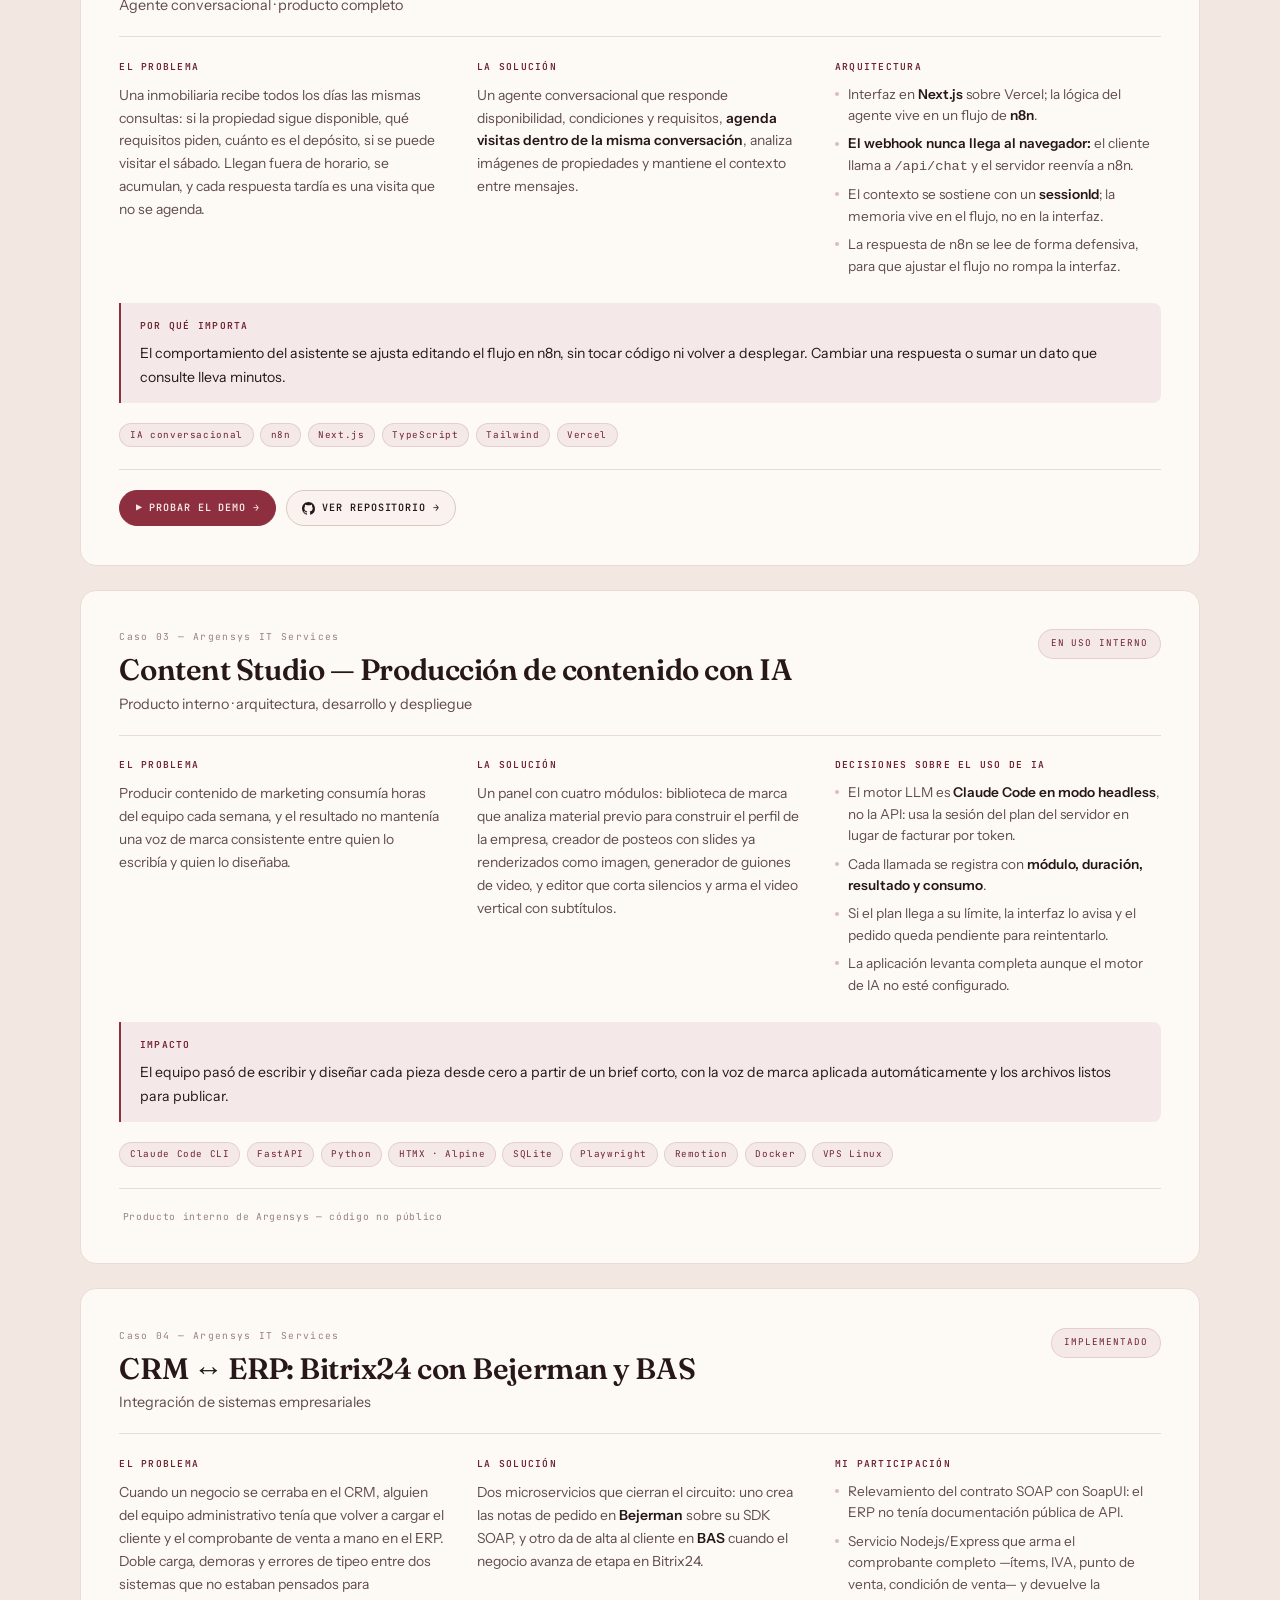
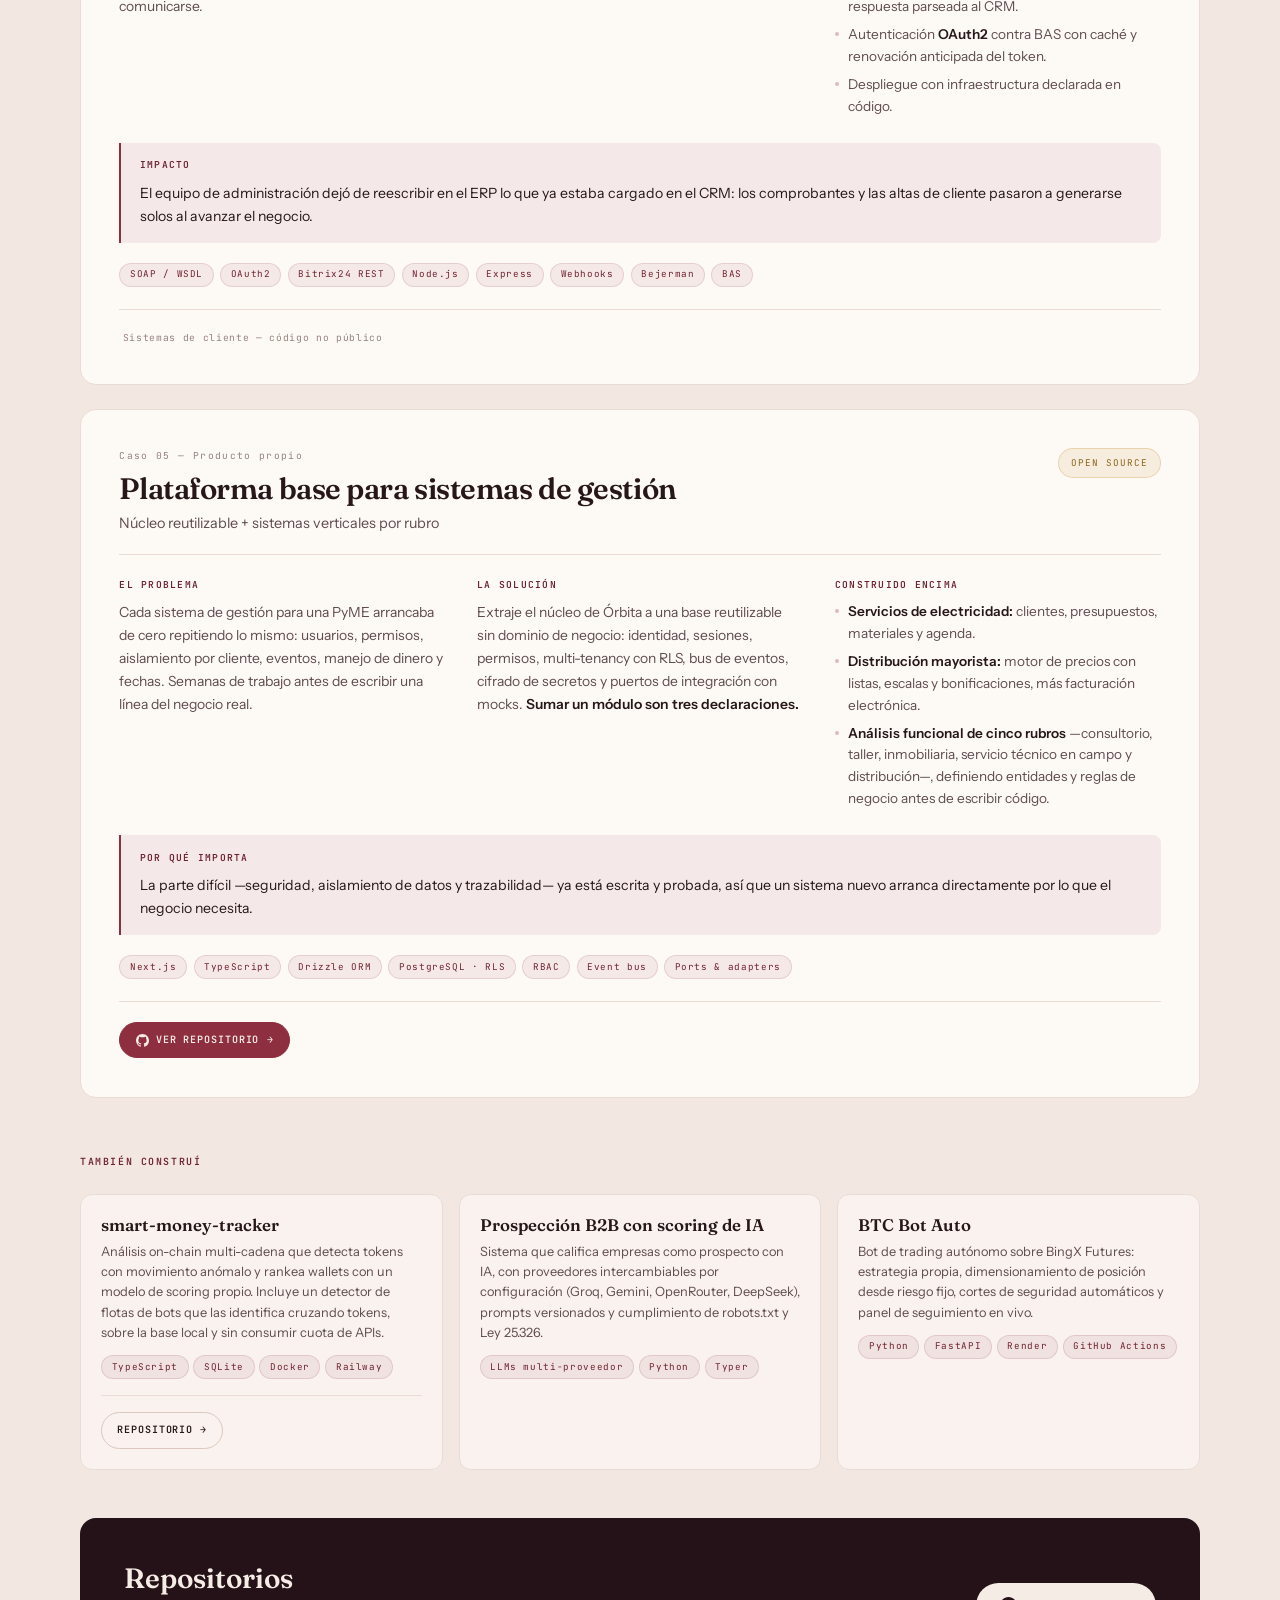
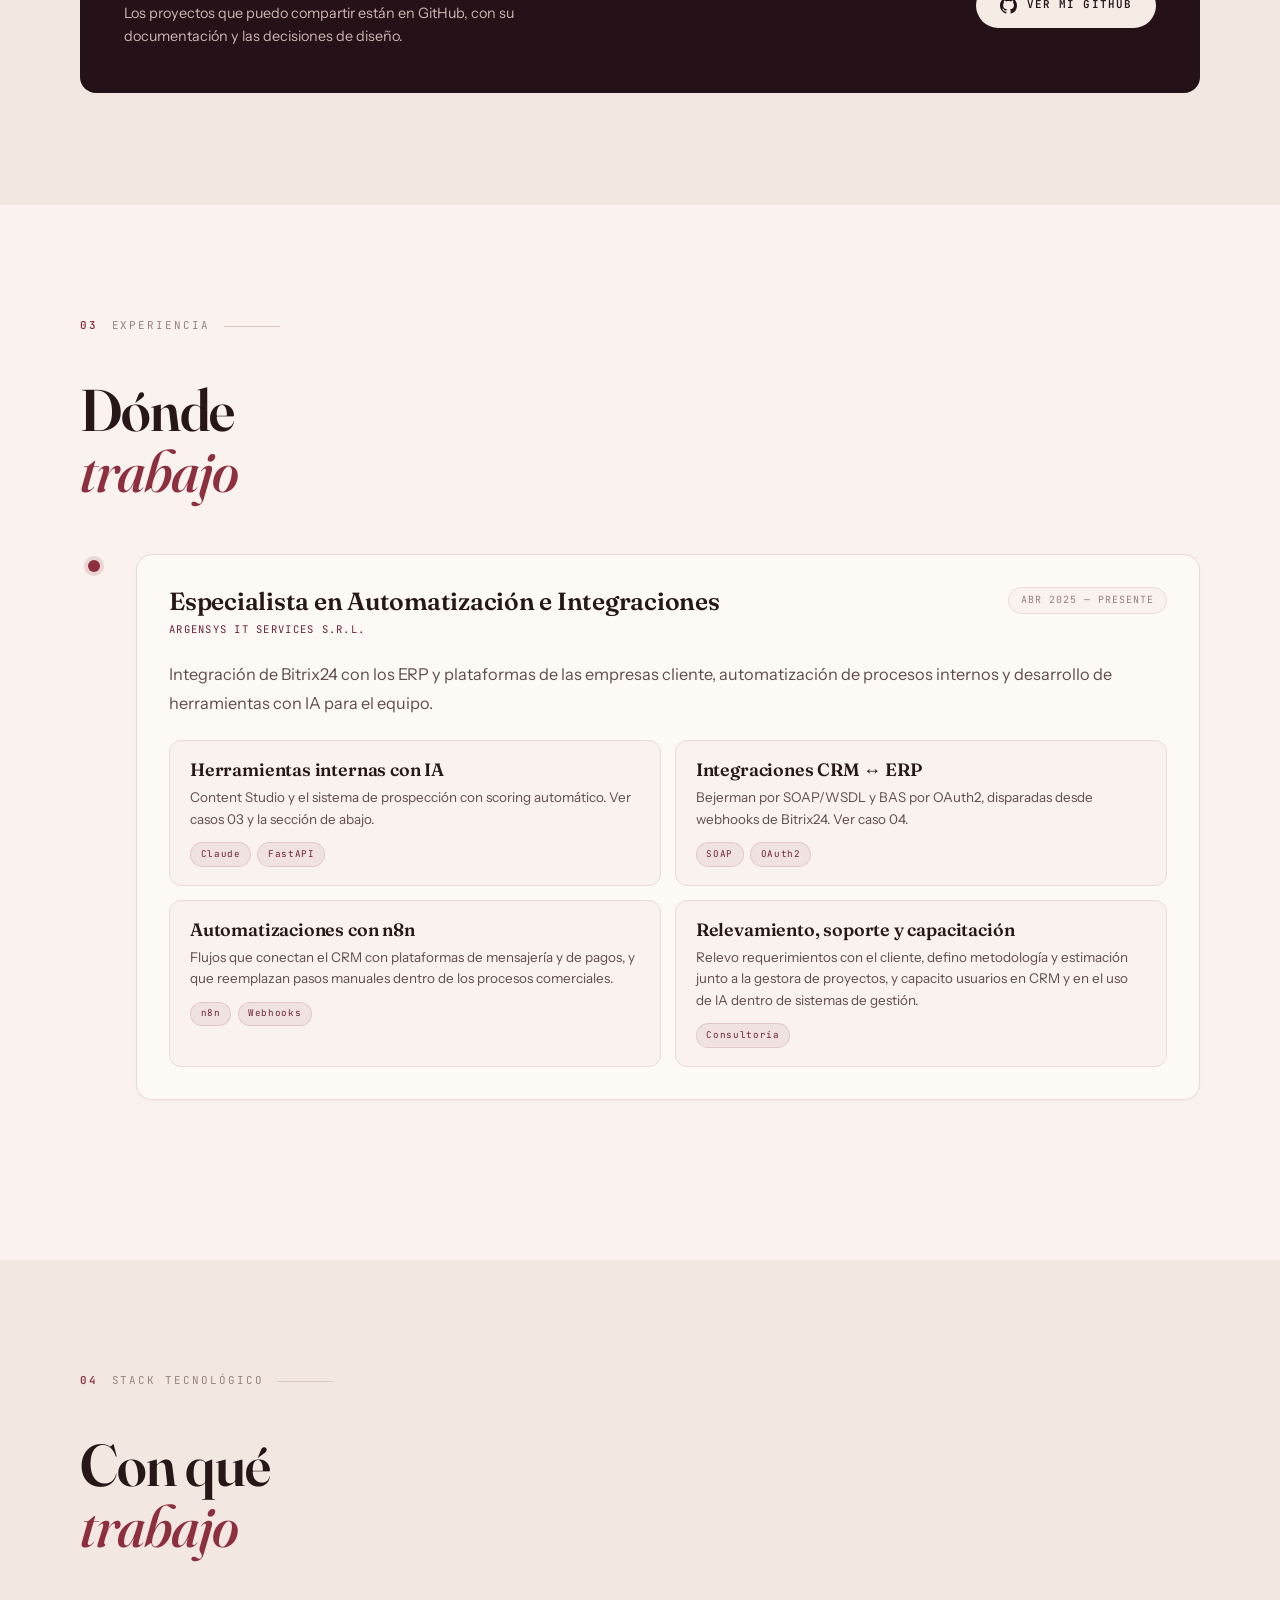
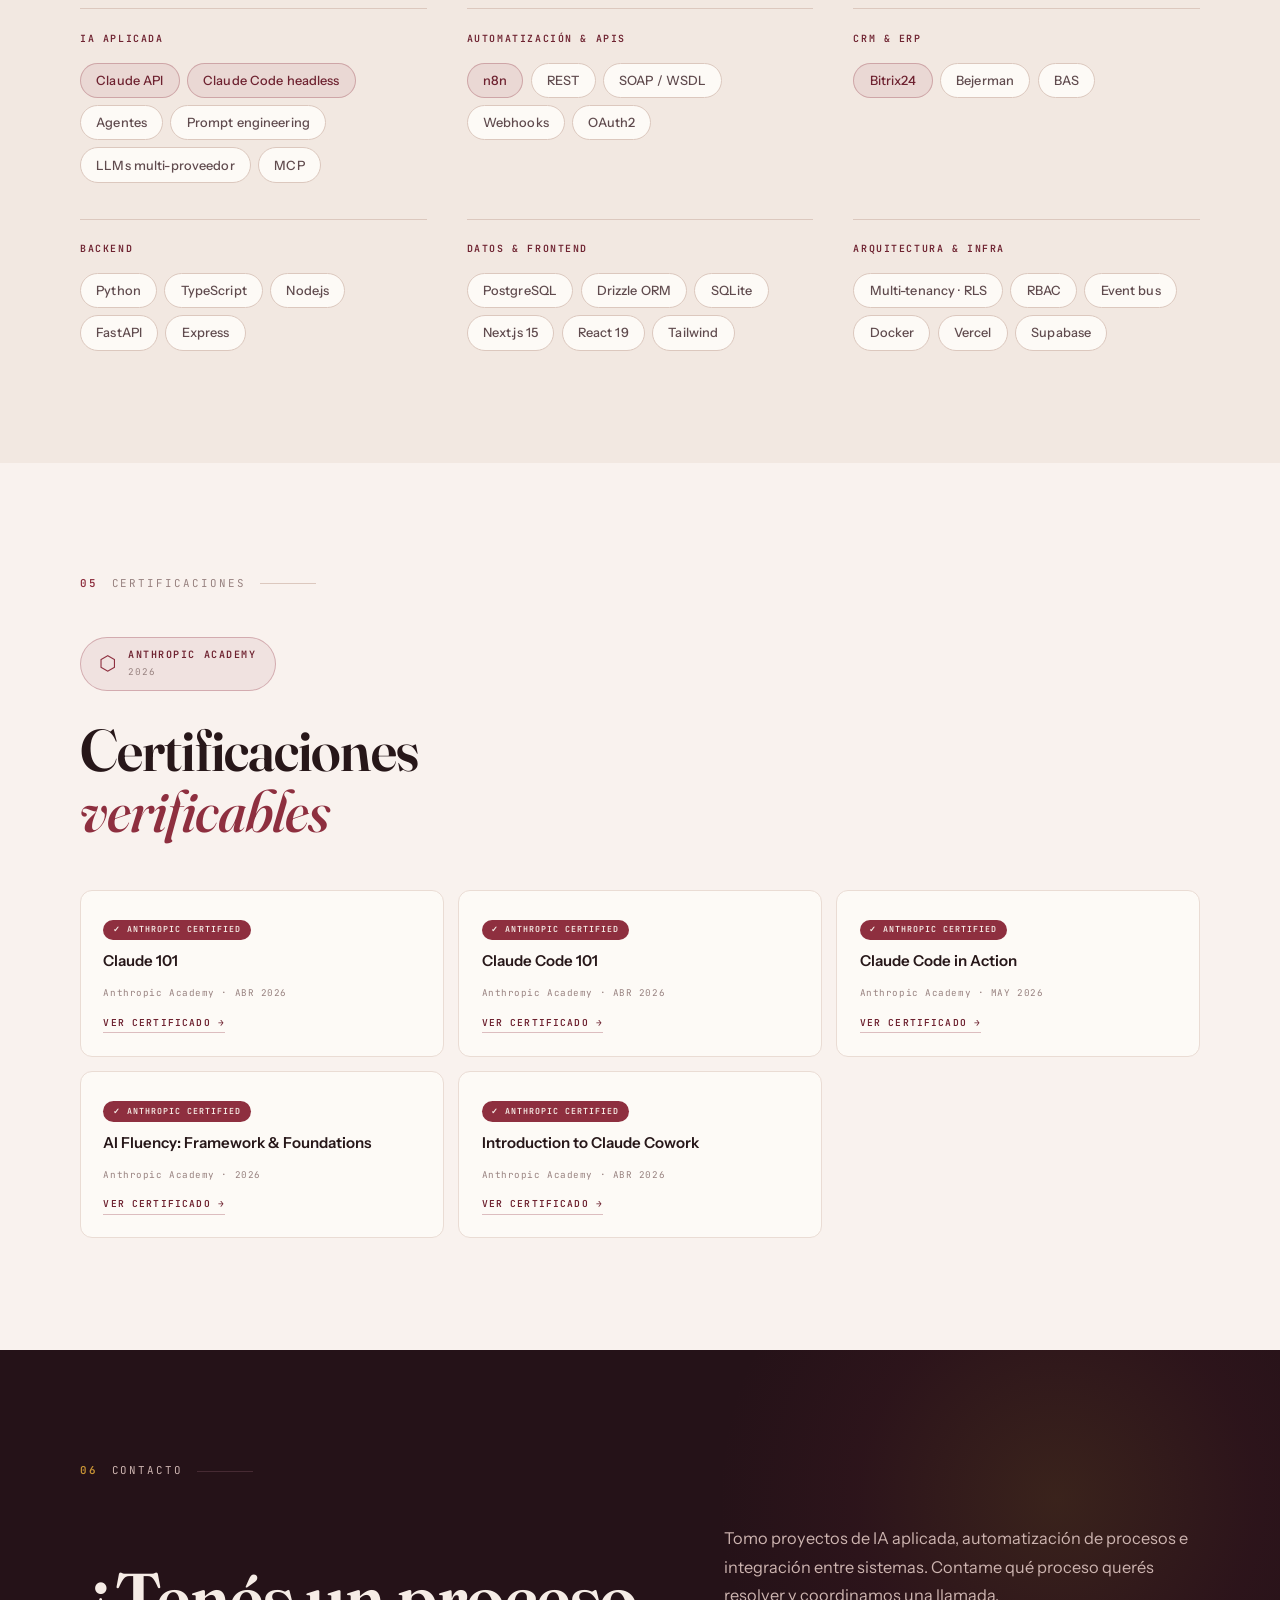
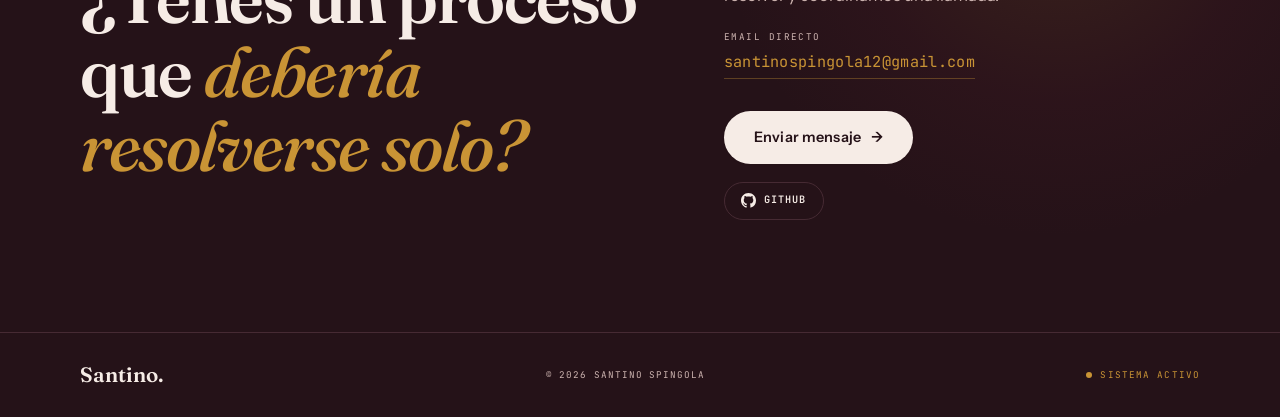
==== commit 0308ed4e: "Saca la seccion Formacion del portfolio" ====
--- a/index.html
+++ b/index.html
@@ -639,34 +639,10 @@
     </div>
   </section>
 
-  <!-- FORMACIÓN -->
-  <section class="section bg-surface" id="education">
-    <div class="wrap">
-      <p class="sec-label"><span class="num">06</span> Formación</p>
-      <div class="edu-grid reveal">
-        <div class="edu-card">
-          <span class="edu-yr">2024</span>
-          <h3 class="edu-title">Técnico en Electromecánica</h3>
-          <p class="edu-inst">Escuela Técnica N.º 4</p>
-        </div>
-        <div class="edu-card">
-          <span class="edu-yr">2024</span>
-          <h3 class="edu-title">Marketing y Storytelling</h3>
-          <p class="edu-inst">Santander Open Academy</p>
-        </div>
-        <div class="edu-card">
-          <span class="edu-yr">2024</span>
-          <h3 class="edu-title">Comunicación Efectiva</h3>
-          <p class="edu-inst">Santander Open Academy</p>
-        </div>
-      </div>
-    </div>
-  </section>
-
   <!-- CONTACTO -->
   <section class="section contact-sec" id="contact">
     <div class="wrap">
-      <p class="sec-label dark"><span class="num">07</span> Contacto</p>
+      <p class="sec-label dark"><span class="num">06</span> Contacto</p>
       <div class="contact-grid reveal">
         <h2 class="contact-title">¿Tenés un proceso<br>que <em>debería resolverse solo?</em></h2>
         <div class="contact-right">
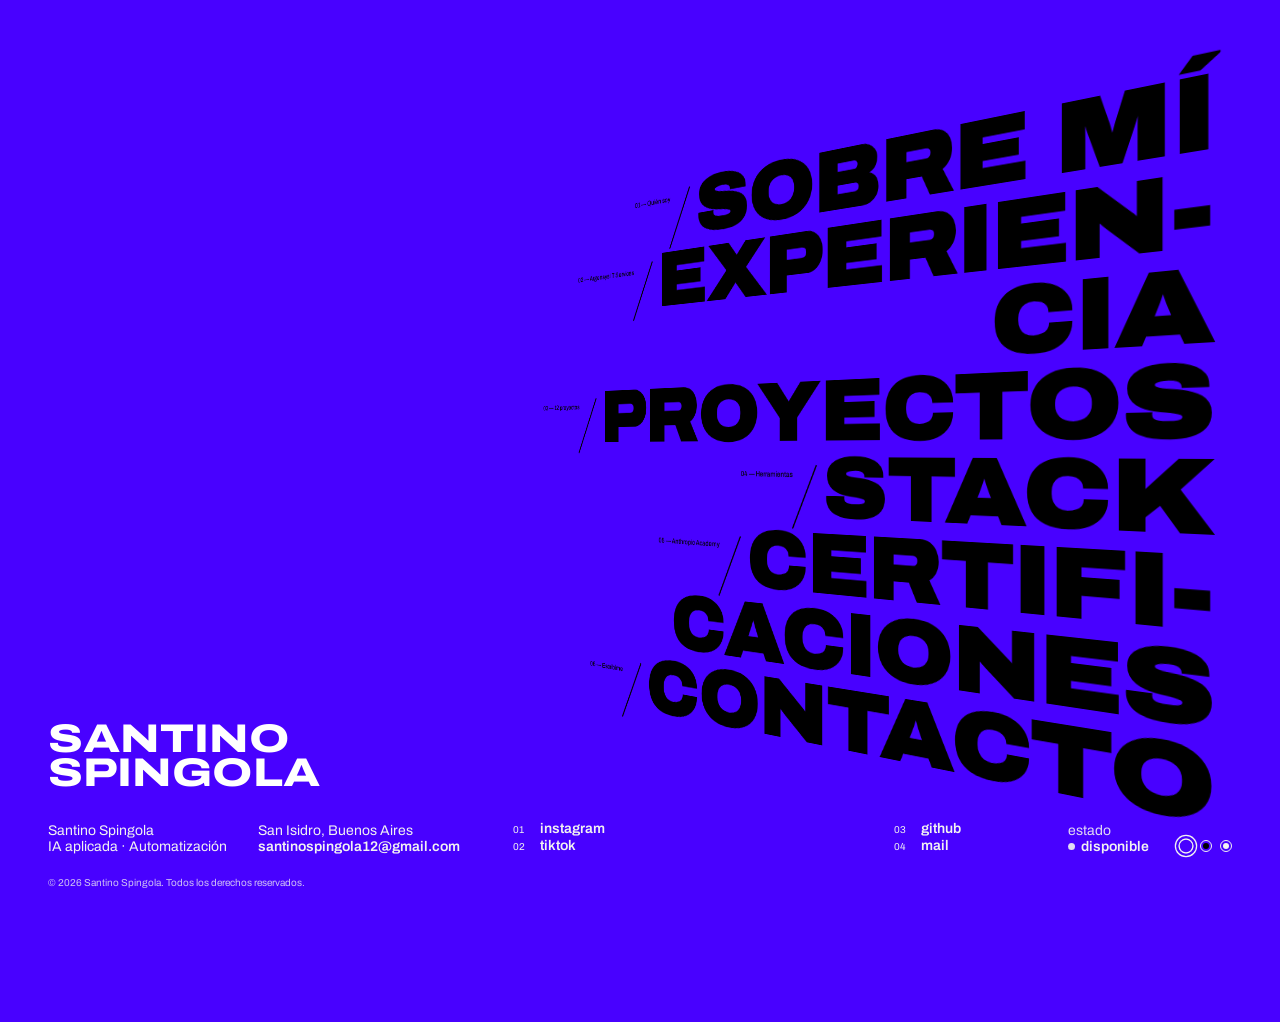
==== commit 698defb3: "Rediseño completo del portfolio y textos orientados a cliente - Estética nueva: fondo violeta eléctr" ====
--- a/index.html
+++ b/index.html
@@ -6,679 +6,808 @@
   <meta name="viewport" content="width=device-width, initial-scale=1.0">
   <title>Santino Spingola — IA aplicada, automatización e integraciones</title>
   <meta name="description"
-    content="Desarrollador de IA aplicada, automatización e integraciones. Integro modelos de lenguaje en productos reales, conecto CRM y ERP, y construyo sistemas de gestión multi-tenant. Buenos Aires, Argentina.">
-  <meta name="theme-color" content="#F9F2EE">
+    content="Santino Spingola, desarrollador de IA aplicada y automatización. Construyo integraciones, automatizaciones y sistemas de gestión con IA que le ahorran horas a un negocio.">
+  <meta name="theme-color" content="#4801FF" id="theme-color">
 
   <!-- Open Graph — cómo se ve al compartir el link -->
   <meta property="og:type" content="website">
   <meta property="og:title" content="Santino Spingola — IA aplicada, automatización e integraciones">
   <meta property="og:description"
-    content="Integro modelos de lenguaje en productos reales, conecto CRM y ERP, y construyo sistemas de gestión multi-tenant.">
+    content="Integraciones, automatizaciones y sistemas de gestión con IA que le ahorran horas a un negocio.">
   <meta property="og:locale" content="es_AR">
   <meta name="twitter:card" content="summary_large_image">
 
-  <script>document.documentElement.classList.remove('no-js');</script>
+  <script>
+    document.documentElement.classList.remove('no-js');
+    // Aplica el modo de color guardado antes de pintar, para evitar el parpadeo
+    try {
+      var m = localStorage.getItem('color-mode');
+      if (m === 'night' || m === 'light') document.documentElement.dataset.mode = m;
+    } catch (e) {}
+  </script>
 
   <link rel="preconnect" href="https://fonts.googleapis.com">
   <link rel="preconnect" href="https://fonts.gstatic.com" crossorigin>
-  <link
-    href="https://fonts.googleapis.com/css2?family=Fraunces:ital,opsz,wght@0,9..144,500;0,9..144,600;1,9..144,400;1,9..144,500&family=Instrument+Sans:wght@400;500;600&family=JetBrains+Mono:wght@400;600&display=swap"
+  <link href="https://fonts.googleapis.com/css2?family=Archivo:wdth,wght@62..125,400..900&display=swap"
     rel="stylesheet">
   <link rel="stylesheet" href="styles/main.css">
 </head>
 
-<body>
-
-  <a href="#work" class="skip-link">Saltar a los proyectos</a>
-
-  <div class="scroll-bar" id="scroll-bar"></div>
-  <div class="cursor" id="cursor" aria-hidden="true"></div>
-  <div class="cursor-ring" id="cursor-ring" aria-hidden="true"></div>
-  <div class="grain" aria-hidden="true"></div>
-
-  <!-- NAV -->
-  <nav class="nav" id="nav">
-    <a href="#hero" class="logo">Santino<span>.</span></a>
-    <ul class="nav-links">
-      <li><a href="#about">Sobre mí</a></li>
-      <li><a href="#work">Proyectos</a></li>
-      <li><a href="#experience">Experiencia</a></li>
-      <li><a href="#stack">Stack</a></li>
-      <li><a href="#contact" class="nav-cta">Contacto</a></li>
+<body class="intro">
+
+  <a href="#work" class="skip-link">Saltar al contenido</a>
+
+  <!-- LOGO -->
+  <a href="#" class="logo" id="logo" aria-label="Santino Spingola — inicio">
+    <span class="slide"><span>Santino</span></span>
+    <span class="slide"><span>Spingola</span></span>
+  </a>
+
+  <!-- SECCIONES -->
+  <main class="stage" id="work">
+    <h1 class="sr-only">Santino Spingola — IA aplicada, automatización e integraciones.</h1>
+    <ul class="projects" id="projects">
+      <li class="project"><div class="project-box"><a href="#sobre-mi" data-info="01 — Quién soy">Sobre mí</a></div></li>
+      <li class="project"><div class="project-box"><a href="#experiencia" data-info="02 — Argensys IT Services">Experien-<br>cia</a></div></li>
+      <li class="project"><div class="project-box"><a href="#proyectos" data-info="03 — 12 proyectos">Proyectos</a></div></li>
+      <li class="project"><div class="project-box"><a href="#stack" data-info="04 — Herramientas">Stack</a></div></li>
+      <li class="project"><div class="project-box"><a href="#certificaciones" data-info="05 — Anthropic Academy">Certifi-<br>caciones</a></div></li>
+      <li class="project"><div class="project-box"><a href="#contacto" data-info="06 — Escribime">Contacto</a></div></li>
     </ul>
-    <button class="hamburger" id="hamburger" aria-label="Abrir menú" aria-expanded="false" aria-controls="mobile-nav">
-      <span></span><span></span><span></span>
-    </button>
-  </nav>
-
-  <div class="mobile-nav" id="mobile-nav">
-    <a href="#about" class="mob-link">Sobre mí</a>
-    <a href="#work" class="mob-link">Proyectos</a>
-    <a href="#experience" class="mob-link">Experiencia</a>
-    <a href="#stack" class="mob-link">Stack</a>
-    <a href="#certifications" class="mob-link">Certificaciones</a>
-    <a href="#contact" class="mob-link">Contacto</a>
+  </main>
+
+  <!-- INFO / NAV -->
+  <footer class="info" id="info">
+    <ul class="info-col">
+      <li>Santino Spingola</li>
+      <li>IA aplicada · Automatización</li>
+    </ul>
+    <ul class="info-col">
+      <li>San Isidro, Buenos Aires</li>
+      <li><a href="mailto:santinospingola12@gmail.com"><strong>santinospingola12@gmail.com</strong></a></li>
+    </ul>
+    <nav class="info-col info-nav" aria-label="Redes">
+      <ul>
+        <li><a href="https://www.instagram.com/spingola.ai/" target="_blank" rel="noopener"><span>01</span> <strong>instagram</strong></a></li>
+        <li><a href="https://www.tiktok.com/@spingola.software" target="_blank" rel="noopener"><span>02</span> <strong>tiktok</strong></a></li>
+      </ul>
+    </nav>
+    <nav class="info-col info-social" aria-label="Contacto directo">
+      <ul>
+        <li><a href="https://github.com/SantinoSpingola/" target="_blank" rel="noopener"><span>03</span> <strong>github</strong></a></li>
+        <li><a href="mailto:santinospingola12@gmail.com"><span>04</span> <strong>mail</strong></a></li>
+      </ul>
+    </nav>
+    <div class="info-col info-status">
+      <span>estado</span>
+      <strong><span class="live-dot" aria-hidden="true"></span>disponible</strong>
+    </div>
+    <div class="modes" role="group" aria-label="Modo de color">
+      <button type="button" class="mode" data-mode="ultra" aria-label="Modo ultra (violeta)"></button>
+      <button type="button" class="mode" data-mode="night" aria-label="Modo noche"></button>
+      <button type="button" class="mode" data-mode="light" aria-label="Modo claro"></button>
+    </div>
+    <p class="copyright">© 2026 Santino Spingola. Todos los derechos reservados.</p>
+  </footer>
+
+  <!-- PANEL — secciones y casos -->
+  <div class="panel" id="panel" role="dialog" aria-modal="true" aria-label="Detalle">
+    <div class="panel-top">
+      <a href="#" class="panel-logo" data-close aria-label="Volver al inicio">
+        <span>Santino</span><span>Spingola</span>
+      </a>
+      <nav class="panel-nav" aria-label="Secciones">
+        <a href="#sobre-mi" class="nav-link"><span>01</span> <strong>sobre mí</strong></a>
+        <a href="#proyectos" class="nav-link"><span>02</span> <strong>proyectos</strong></a>
+        <a href="#contacto" class="nav-link"><span>03</span> <strong>contacto</strong></a>
+      </nav>
+      <button type="button" class="panel-close" id="panel-close" data-close aria-label="Cerrar"></button>
+    </div>
+
+    <!-- SOBRE MÍ -->
+    <article class="sheet" id="sobre-mi" data-title="Sobre mí">
+      <div class="sheet-lead">
+        <p class="kicker">01 — Sobre mí</p>
+        <h2 class="case-title">Sobre mí</h2>
+        <h3 class="lead">Construyo sistemas con IA que las empresas usan todos los días: integraciones, automatizaciones
+          y software de gestión que le ahorran horas al equipo y se notan en la facturación.</h3>
+        <p>Santino Spingola, desarrollador de IA aplicada y automatización. Programo desde
+          los 15 años. A los 18, al egresar de un secundario técnico, empecé a trabajar para empresas integrando sus
+          sistemas y automatizando procesos. Hoy hago ese mismo trabajo con la IA como herramienta central.</p>
+      </div>
+      <div class="sheet-col">
+        <section class="block">
+          <h5>Enfoque</h5>
+          <p>Mi foco está en crear: sistemas y aplicaciones que funcionan en producción, con usuarios reales resolviendo
+            problemas concretos. La IA me permite construir más rápido. El criterio técnico que formé en estos años es lo
+            que hace que cada solución funcione en la operación diaria y genere un ahorro de tiempo real.</p>
+        </section>
+        <section class="block">
+          <h5>Cómo trabajo</h5>
+          <ul>
+            <li>Relevo el proceso con las áreas que lo van a usar.</li>
+            <li>Defino la arquitectura, desarrollo y despliego.</li>
+            <li>Capacito al equipo y dejo todo documentado para que no dependa de mí.</li>
+          </ul>
+        </section>
+        <section class="block">
+          <h5>Disponibilidad</h5>
+          <h6>Nuevos proyectos —</h6>
+          <p>Trabajo remoto, con clientes de cualquier ubicación.</p>
+        </section>
+      </div>
+      <div class="sheet-col">
+        <section class="block">
+          <h5>En números</h5>
+          <ul class="numbers">
+            <li><strong>25+</strong> proyectos desarrollados</li>
+            <li><strong>6</strong> empresas cliente</li>
+            <li><strong>18</strong> automatizaciones e integraciones</li>
+          </ul>
+        </section>
+        <section class="block">
+          <h5>Hablemos</h5>
+          <p>Si tu equipo pierde horas en un proceso manual, contame cuál es y vemos cómo automatizarlo.</p>
+          <p class="gap"><a class="u" href="#contacto"><strong>Contacto →</strong></a><br>
+            <a class="u" href="#proyectos"><strong>Ver proyectos →</strong></a></p>
+        </section>
+      </div>
+    </article>
+
+    <!-- EXPERIENCIA -->
+    <article class="sheet" id="experiencia" data-title="Experiencia">
+      <div class="sheet-lead">
+        <p class="kicker">02 — Experiencia · Abr 2025 — Presente</p>
+        <h2 class="case-title">Argensys</h2>
+        <h3 class="lead">AI Engineer independiente para Argensys IT Services: diseño e implemento integraciones,
+          automatizaciones y agentes de IA para sus empresas clientes, desde la auditoría del proceso hasta la puesta en
+          producción.</h3>
+        <p>Me reúno con cada cliente, audito sus procesos y propongo oportunidades de automatización. Cuando la empresa
+          ya llega con una idea, la bajo a una solución concreta y la implemento.</p>
+      </div>
+      <div class="sheet-col">
+        <section class="block">
+          <h5>Integraciones</h5>
+          <h6>Bitrix24 ↔ BAS —</h6>
+          <p>Integración bidireccional que automatiza el alta de clientes, con middleware y backend propios sobre la
+            API de BAS.</p>
+          <h6>Bitrix24 ↔ Bejerman —</h6>
+          <p>Procesamiento automático de notas de pedido vía SOAP, con middleware y backend propios. Les ahorra horas
+            de carga manual a los comerciales.</p>
+          <p><a class="u" href="#crm-erp"><strong>Ver caso →</strong></a></p>
+          <h6>Bitrix24 de punta a punta —</h6>
+          <p>API, embudos de venta, automatizaciones y configuración completa de la plataforma para cada cliente.</p>
+          <p><a class="u" href="#bitrix24"><strong>Ver caso →</strong></a></p>
+        </section>
+        <section class="block">
+          <h5>Sistemas y APIs que integré</h5>
+          <h6>Gestión comercial y ERP —</h6>
+          <p>Bitrix24 REST API · Bejerman (SOAP) · BAS API · ARCA (factura electrónica) · Hotmart</p>
+          <h6>Mensajería y atención —</h6>
+          <p>WhatsApp Business API · Telegram API · Email · contact centers externos</p>
+          <h6>IA y datos —</h6>
+          <p>Claude API · Gemini API · Groq · OpenRouter · DeepSeek · Google Maps API</p>
+          <h6>Automatización —</h6>
+          <p>n8n · Webhooks · middleware propio en Node.js</p>
+          <h6>Lenguajes full stack —</h6>
+          <p>Python · JavaScript · TypeScript · Node.js · PHP · SQL</p>
+        </section>
+      </div>
+      <div class="sheet-col">
+        <section class="block">
+          <h5>Automatización e IA</h5>
+          <h6>Contact centers con agentes de IA —</h6>
+          <p>Integré Bitrix24 con contact centers externos y automaticé la gestión de conversaciones con leads por
+            WhatsApp mediante agentes de IA.</p>
+          <p><a class="u" href="#contact-center"><strong>Ver caso →</strong></a></p>
+          <h6>Notificaciones automáticas —</h6>
+          <p>Avisos por mail y WhatsApp disparados desde Bitrix24 y orquestados con n8n.</p>
+          <p><a class="u" href="#notificaciones"><strong>Ver caso →</strong></a></p>
+          <h6>Contenido con IA —</h6>
+          <p>Sistema de creación y edición automática de contenido con IA integrada, desarrollado para Argensys.</p>
+          <p><a class="u" href="#content-studio"><strong>Ver caso →</strong></a></p>
+          <h6>Prospección automática —</h6>
+          <p>Sistemas que detectan empresas prospecto a partir de Google Maps y las califican con IA.</p>
+          <p><a class="u" href="#prospeccion"><strong>Ver caso →</strong></a></p>
+        </section>
+        <section class="block">
+          <h5>Proceso con cada cliente</h5>
+          <ul>
+            <li>Reunión inicial y auditoría de procesos.</li>
+            <li>Propuesta de automatización o diseño de la idea del cliente.</li>
+            <li>Desarrollo, puesta en producción y capacitación.</li>
+          </ul>
+        </section>
+      </div>
+    </article>
+
+    <!-- PROYECTOS -->
+    <article class="sheet" id="proyectos" data-title="Proyectos">
+      <div class="sheet-lead">
+        <p class="kicker">03 — Proyectos</p>
+        <h2 class="case-title">Proyectos</h2>
+        <h3 class="lead">Integraciones, automatizaciones y agentes de IA para empresas clientes, más productos propios
+          en producción.</h3>
+        <p>Cada caso cuenta el problema, la solución, las decisiones técnicas y el resultado. El código que puedo
+          compartir está en GitHub, con su documentación.</p>
+        <p class="links"><a class="u" href="https://github.com/SantinoSpingola/" target="_blank" rel="noopener"><strong>Ver mi GitHub →</strong></a></p>
+      </div>
+      <div class="sheet-col">
+        <section class="block">
+          <h5>Para clientes · Argensys</h5>
+          <ul class="index">
+            <li><a href="#crm-erp"><span>01</span><strong>CRM × ERP</strong><em>Bitrix24 con Bejerman y BAS</em></a></li>
+            <li><a href="#contact-center"><span>02</span><strong>Contact center con IA</strong><em>Agentes de IA en WhatsApp</em></a></li>
+            <li><a href="#notificaciones"><span>03</span><strong>Notificaciones automáticas</strong><em>Mail y WhatsApp con n8n</em></a></li>
+            <li><a href="#bitrix24"><span>04</span><strong>Bitrix24 a medida</strong><em>API, embudos y automatizaciones</em></a></li>
+            <li><a href="#content-studio"><span>05</span><strong>Content Studio</strong><em>Contenido automático con IA</em></a></li>
+            <li><a href="#prospeccion"><span>06</span><strong>Prospección B2B</strong><em>Google Maps + scoring con IA</em></a></li>
+          </ul>
+        </section>
+      </div>
+      <div class="sheet-col">
+        <section class="block">
+          <h5>Productos propios</h5>
+          <ul class="index">
+            <li><a href="#gestion-arca"><span>07</span><strong>Sistema de gestión</strong><em>Clientes, Content Studio y facturación ARCA</em></a></li>
+            <li><a href="#orbita"><span>08</span><strong>Órbita</strong><em>Gestión comercial multi-tenant</em></a></li>
+            <li><a href="#asesor-ia"><span>09</span><strong>Asesor virtual con IA</strong><em>IA conversacional · demo pública</em></a></li>
+            <li><a href="#plataforma-base"><span>10</span><strong>Plataforma base</strong><em>Núcleo para sistemas de gestión</em></a></li>
+          </ul>
+        </section>
+        <section class="block">
+          <h5>También construí</h5>
+          <ul class="index">
+            <li><a href="#smart-money"><span>11</span><strong>smart-money-tracker</strong><em>Análisis on-chain</em></a></li>
+            <li><a href="#btc-bot"><span>12</span><strong>BTC Bot Auto</strong><em>Trading autónomo</em></a></li>
+          </ul>
+        </section>
+      </div>
+    </article>
+
+    <!-- STACK -->
+    <article class="sheet" id="stack" data-title="Stack">
+      <div class="sheet-lead">
+        <p class="kicker">04 — Stack tecnológico</p>
+        <h2 class="case-title">Stack</h2>
+        <h3 class="lead">Lo que uso para llevar IA a producción: modelos de lenguaje, orquestación con n8n, integración
+          con CRM y ERP, y un backend tipado sobre una base de datos multi-tenant.</h3>
+      </div>
+      <div class="sheet-col">
+        <section class="block">
+          <h5>Servicios</h5>
+          <h6>IA aplicada —</h6>
+          <ul>
+            <li>Claude API · Claude Code headless</li>
+            <li>Agentes · MCP · Prompt engineering</li>
+            <li>LLMs multi-proveedor</li>
+          </ul>
+          <h6>Automatización &amp; APIs —</h6>
+          <ul>
+            <li>n8n · REST · Webhooks</li>
+            <li>WhatsApp Business API · Telegram API</li>
+            <li>SOAP / WSDL · Middleware</li>
+          </ul>
+          <h6>CRM, ERP y facturación —</h6>
+          <ul>
+            <li>Bitrix24 · Bejerman · BAS · Hotmart</li>
+            <li>ARCA · factura electrónica</li>
+          </ul>
+        </section>
+      </div>
+      <div class="sheet-col">
+        <section class="block">
+          <h5>Desarrollo full stack</h5>
+          <h6>Lenguajes —</h6>
+          <ul>
+            <li>Python · JavaScript · TypeScript</li>
+            <li>PHP · SQL · HTML / CSS</li>
+          </ul>
+          <h6>Backend —</h6>
+          <ul>
+            <li>Node.js · FastAPI · Express</li>
+            <li>APIs REST · SOAP · Webhooks</li>
+          </ul>
+          <h6>Bases de datos —</h6>
+          <ul>
+            <li>PostgreSQL · SQLite · Supabase</li>
+            <li>Drizzle ORM · Row Level Security</li>
+          </ul>
+          <h6>Frontend —</h6>
+          <ul>
+            <li>Next.js 15 · React 19 · Tailwind</li>
+            <li>HTMX · Alpine.js</li>
+          </ul>
+          <h6>Arquitectura &amp; infra —</h6>
+          <ul>
+            <li>Multi-tenancy · RLS · RBAC · Event bus</li>
+            <li>Docker · Vercel · VPS Linux</li>
+          </ul>
+        </section>
+      </div>
+    </article>
+
+    <!-- CERTIFICACIONES -->
+    <article class="sheet" id="certificaciones" data-title="Certificaciones">
+      <div class="sheet-lead">
+        <p class="kicker">05 — Certificaciones · 2026</p>
+        <h2 class="case-title">Certifi&shy;caciones</h2>
+        <h3 class="lead">Formación en Claude, Claude Code, Claude Cowork y AI Fluency, con certificados de Anthropic
+          Academy.</h3>
+        <p>Cada certificado enlaza a su verificación pública.</p>
+      </div>
+      <div class="sheet-col">
+        <section class="block">
+          <h5>Anthropic Academy</h5>
+          <ul id="cert-list" class="certs"></ul>
+        </section>
+      </div>
+    </article>
+
+    <!-- CONTACTO -->
+    <article class="sheet" id="contacto" data-title="Contacto">
+      <div class="sheet-lead">
+        <p class="kicker">06 — Contacto</p>
+        <h2 class="case-title">Contacto</h2>
+        <h3 class="lead">Si tu equipo pierde horas en un proceso manual, se puede automatizar.</h3>
+        <p>Escribime qué pasa hoy, qué sistemas usan y cuánto tiempo les lleva. Con eso coordinamos una llamada y te
+          digo qué se puede resolver con IA, automatización o una integración.</p>
+      </div>
+      <div class="sheet-col">
+        <section class="block">
+          <h5>Email directo</h5>
+          <p><a class="u" href="mailto:santinospingola12@gmail.com"><strong>santinospingola12@gmail.com</strong></a></p>
+        </section>
+        <section class="block">
+          <h5>Teléfono</h5>
+          <p><a class="u" href="tel:+5491168792883"><strong>+54 9 11 6879-2883</strong></a><br>
+            <a class="u" href="https://wa.me/5491168792883" target="_blank" rel="noopener"><strong>Escribir por WhatsApp →</strong></a></p>
+        </section>
+        <section class="block">
+          <h5>Redes</h5>
+          <p><a class="u" href="https://www.instagram.com/spingola.ai/" target="_blank" rel="noopener"><strong>Instagram — @spingola.ai</strong></a><br>
+            <a class="u" href="https://www.tiktok.com/@spingola.software" target="_blank" rel="noopener"><strong>TikTok — @spingola.software</strong></a><br>
+            <a class="u" href="https://github.com/SantinoSpingola/" target="_blank" rel="noopener"><strong>GitHub — SantinoSpingola</strong></a></p>
+        </section>
+      </div>
+      <div class="sheet-col">
+        <section class="block">
+          <h5>Modalidad</h5>
+          <p>Trabajo remoto, con clientes de cualquier ubicación.</p>
+        </section>
+      </div>
+    </article>
+
+    <!-- 07 GESTIÓN + ARCA -->
+    <article class="sheet" id="gestion-arca" data-title="Sistema de gestión con facturación ARCA">
+      <div class="sheet-lead">
+        <p class="kicker"><a class="u" href="#proyectos">← Proyectos</a> · Caso 07 — Producto propio · En uso</p>
+        <h2 class="case-title">Sistema de gestión</h2>
+        <h3 class="lead">Sistema de gestión propio que organiza todos mis clientes al mismo tiempo, integra Content
+          Studio para producir su contenido y factura de forma automática a través de ARCA.</h3>
+        <p>Llevar varios clientes a la vez implica hacer seguimiento, producir contenido y facturar, casi siempre en
+          herramientas separadas. Este sistema reúne todo en un solo panel.</p>
+      </div>
+      <div class="sheet-col">
+        <section class="block">
+          <h5>Gestión de clientes</h5>
+          <p>Todos los clientes organizados al mismo tiempo: datos, contenido y facturación de cada uno en un mismo
+            lugar.</p>
+        </section>
+        <section class="block">
+          <h5>Content Studio integrado</h5>
+          <ul>
+            <li>Edición de video.</li>
+            <li>Creación de contenido.</li>
+            <li>Generación de guiones de video.</li>
+          </ul>
+          <p class="gap"><a class="u" href="#content-studio"><strong>Ver Content Studio →</strong></a></p>
+        </section>
+      </div>
+      <div class="sheet-col">
+        <section class="block">
+          <h5>Facturación con ARCA</h5>
+          <p>Conectado a los web services de facturación electrónica de ARCA: las facturas a clientes se emiten solas,
+            cada una con su CAE, sin cargar comprobantes a mano.</p>
+        </section>
+      </div>
+    </article>
+
+    <!-- 08 ÓRBITA -->
+    <article class="sheet" id="orbita" data-title="Órbita">
+      <div class="sheet-lead">
+        <p class="kicker"><a class="u" href="#proyectos">← Proyectos</a> · Caso 08 — Producto propio · En producción</p>
+        <h2 class="case-title">Órbita</h2>
+        <h3 class="lead">Plataforma de gestión comercial multi-tenant: contactos, catálogo con precios y promociones
+          vigentes, pipeline con cronómetro de primera respuesta y las conversaciones de WhatsApp dentro del mismo
+          sistema.</h3>
+        <p>Un equipo comercial vendía sobre planillas compartidas y mensajes directos. Nadie sabía cuánto tardaba el
+          equipo en responder un lead, las oportunidades se enfriaban sin que nadie lo notara, y el dueño no podía ver
+          el rendimiento del equipo sin preguntar uno por uno.</p>
+      </div>
+      <div class="sheet-col">
+        <section class="block">
+          <h5>Mi participación</h5>
+          <h6>Desarrollador único —</h6>
+          <ul>
+            <li>Arquitectura, base de datos, backend, interfaz, pruebas y despliegue: todo.</li>
+            <li>5 módulos, 35 tablas, ~27.700 líneas de TypeScript.</li>
+            <li>169 pruebas automatizadas y 6 compuertas de calidad en verde.</li>
+          </ul>
+        </section>
+        <section class="block">
+          <h5>Producción</h5>
+          <ul>
+            <li>Supabase y Vercel en São Paulo, con driver dual: Postgres embebido en desarrollo y pruebas.</li>
+            <li>Capacitación y soporte continuo al equipo comercial que lo opera a diario.</li>
+          </ul>
+        </section>
+        <section class="block">
+          <h5>Impacto</h5>
+          <p>El equipo dejó las planillas: hoy opera dentro del sistema, con WhatsApp, pipeline y catálogo en un solo
+            lugar. Su núcleo se volvió la base de todos mis sistemas siguientes.</p>
+        </section>
+      </div>
+      <div class="sheet-col">
+        <section class="block">
+          <h5>Decisiones de ingeniería</h5>
+          <h6>Aislamiento por RLS en la base —</h6>
+          <p>No en el código, con una prueba que intenta la fuga entre empresas.</p>
+          <h6>Bus de eventos persistido —</h6>
+          <p>Outbox transaccional, manejadores idempotentes y cola de fallidos operable.</p>
+          <h6>Puertos y adaptadores —</h6>
+          <p>8 integraciones con dobles funcionales, incluido un puerto de IA para clasificación y resúmenes.</p>
+          <h6>Capa anticorrupción —</h6>
+          <p>Sobre la API de WhatsApp: tolera payloads desconocidos sin cortar el servicio.</p>
+        </section>
+        <section class="block">
+          <h5>Stack</h5>
+          <p>Next.js 15 · React 19 · TypeScript · Drizzle ORM · PostgreSQL · RLS · Supabase · WhatsApp API · n8n ·
+            Vitest</p>
+          <p class="note">Código privado — contiene datos de cliente.</p>
+        </section>
+      </div>
+    </article>
+
+    <!-- 09 ASESOR VIRTUAL IA -->
+    <article class="sheet" id="asesor-ia" data-title="Asesor virtual con IA">
+      <div class="sheet-lead">
+        <p class="kicker"><a class="u" href="#proyectos">← Proyectos</a> · Caso 09 — IA conversacional · Demo pública</p>
+        <h2 class="case-title">Asesor Virtual</h2>
+        <h3 class="lead">Un agente conversacional para inmobiliarias que responde disponibilidad, condiciones y
+          requisitos, agenda visitas dentro de la misma conversación, analiza imágenes de propiedades y mantiene el
+          contexto entre mensajes.</h3>
+        <p>Una inmobiliaria recibe todos los días las mismas consultas: si la propiedad sigue disponible, qué requisitos
+          piden, cuánto es el depósito, si se puede visitar el sábado. Llegan fuera de horario, se acumulan, y cada
+          respuesta tardía es una visita que no se agenda.</p>
+        <p class="links">
+          <a class="u" href="https://sistema-inmobiliarias.vercel.app" target="_blank" rel="noopener"><strong>Probar el demo →</strong></a>
+          <a class="u" href="https://github.com/santinospingola/argensys-chatbot" target="_blank" rel="noopener"><strong>Ver repositorio →</strong></a>
+        </p>
+      </div>
+      <div class="sheet-col">
+        <section class="block">
+          <h5>Arquitectura</h5>
+          <h6>Interfaz —</h6>
+          <p>Next.js sobre Vercel; la lógica del agente vive en un flujo de n8n.</p>
+          <h6>El webhook nunca llega al navegador —</h6>
+          <p>El cliente llama a <code>/api/chat</code> y el servidor reenvía a n8n.</p>
+          <h6>Memoria —</h6>
+          <p>El contexto se sostiene con un sessionId; la memoria vive en el flujo, no en la interfaz.</p>
+          <h6>Lectura defensiva —</h6>
+          <p>La respuesta de n8n se lee de forma defensiva, para que ajustar el flujo no rompa la interfaz.</p>
+        </section>
+      </div>
+      <div class="sheet-col">
+        <section class="block">
+          <h5>Por qué importa</h5>
+          <p>El comportamiento del asistente se ajusta editando el flujo en n8n, sin tocar código ni volver a
+            desplegar. Cambiar una respuesta o sumar un dato que consulte lleva minutos.</p>
+        </section>
+        <section class="block">
+          <h5>Stack</h5>
+          <p>IA conversacional · n8n · Next.js · TypeScript · Tailwind · Vercel</p>
+        </section>
+      </div>
+    </article>
+
+    <!-- 05 CONTENT STUDIO -->
+    <article class="sheet" id="content-studio" data-title="Content Studio">
+      <div class="sheet-lead">
+        <p class="kicker"><a class="u" href="#proyectos">← Proyectos</a> · Caso 05 — Argensys IT Services · En uso interno</p>
+        <h2 class="case-title">Content Studio</h2>
+        <h3 class="lead">Sistema de creación y edición automática de contenido con IA, desarrollado para Argensys:
+          biblioteca de marca, creador de posteos con slides renderizados, generador de guiones y editor que arma el
+          video vertical con subtítulos.</h3>
+        <p>Producir contenido de marketing consumía horas del equipo cada semana, y el resultado no mantenía una voz de
+          marca consistente entre quien lo escribía y quien lo diseñaba.</p>
+      </div>
+      <div class="sheet-col">
+        <section class="block">
+          <h5>Decisiones sobre el uso de IA</h5>
+          <h6>Claude Code en modo headless —</h6>
+          <p>No la API: usa la sesión del plan del servidor en lugar de facturar por token.</p>
+          <h6>Registro de consumo —</h6>
+          <p>Cada llamada se registra con módulo, duración, resultado y consumo.</p>
+          <h6>Límite del plan —</h6>
+          <p>Si el plan llega a su límite, la interfaz lo avisa y el pedido queda pendiente para reintentarlo.</p>
+          <h6>Degradación controlada —</h6>
+          <p>La aplicación levanta completa aunque el motor de IA no esté configurado.</p>
+        </section>
+      </div>
+      <div class="sheet-col">
+        <section class="block">
+          <h5>Impacto</h5>
+          <p>El equipo pasó de escribir y diseñar cada pieza desde cero a partir de un brief corto, con la voz de marca
+            aplicada automáticamente y los archivos listos para publicar.</p>
+        </section>
+        <section class="block">
+          <h5>Stack</h5>
+          <p>Claude Code CLI · FastAPI · Python · HTMX · Alpine · SQLite · Playwright · Remotion · Docker · VPS Linux</p>
+          <p class="note">Producto interno de Argensys — código no público.</p>
+        </section>
+      </div>
+    </article>
+
+    <!-- 01 CRM ↔ ERP -->
+    <article class="sheet" id="crm-erp" data-title="CRM ↔ ERP">
+      <div class="sheet-lead">
+        <p class="kicker"><a class="u" href="#proyectos">← Proyectos</a> · Caso 01 — Argensys IT Services · Implementado</p>
+        <h2 class="case-title">CRM × ERP</h2>
+        <h3 class="lead">Dos integraciones bidireccionales con middleware y backend propios: Bitrix24 ↔ Bejerman procesa
+          las notas de pedido y Bitrix24 ↔ BAS automatiza el alta de clientes.</h3>
+        <p>Cuando un negocio se cerraba en Bitrix24, alguien del equipo tenía que volver a cargar el cliente y la nota
+          de pedido a mano en el ERP. Doble carga, demoras y errores de tipeo entre dos
+          sistemas que no estaban pensados para comunicarse.</p>
+      </div>
+      <div class="sheet-col">
+        <section class="block">
+          <h5>Mi participación</h5>
+          <h6>Middleware con backend propio —</h6>
+          <p>Cada integración corre sobre un servicio Node.js / Express que traduce entre Bitrix24 y el ERP en ambos
+            sentidos.</p>
+          <h6>Bejerman vía SOAP —</h6>
+          <p>Relevé el contrato SOAP con SoapUI, porque el ERP no tenía documentación pública. El servicio arma la nota
+            de pedido completa —ítems, IVA, punto de venta, condición de venta— y devuelve la respuesta a Bitrix24.</p>
+          <h6>BAS vía API —</h6>
+          <p>Alta de clientes sincronizada entre Bitrix24 y BAS en los dos sentidos.</p>
+          <h6>Despliegue —</h6>
+          <p>Con infraestructura declarada en código.</p>
+        </section>
+      </div>
+      <div class="sheet-col">
+        <section class="block">
+          <h5>Impacto</h5>
+          <p>Los comerciales dejaron de cargar notas de pedido a mano y las altas de cliente dejaron de duplicarse:
+            todo se genera solo cuando el negocio avanza en Bitrix24. Son horas de carga manual que el equipo recuperó
+            para vender.</p>
+        </section>
+        <section class="block">
+          <h5>Stack</h5>
+          <p>SOAP / WSDL · API REST · Bitrix24 REST · Node.js · Express · Webhooks · Middleware · Bejerman · BAS</p>
+          <p class="note">Sistemas de cliente — código no público.</p>
+        </section>
+      </div>
+    </article>
+
+    <!-- 02 CONTACT CENTER CON IA -->
+    <article class="sheet" id="contact-center" data-title="Contact center con agentes de IA">
+      <div class="sheet-lead">
+        <p class="kicker"><a class="u" href="#proyectos">← Proyectos</a> · Caso 02 — Argensys IT Services</p>
+        <h2 class="case-title">Contact Center IA</h2>
+        <h3 class="lead">Bitrix24 integrado con contact centers externos, con agentes de IA que gestionan las
+          conversaciones con leads por WhatsApp.</h3>
+        <p>Los leads que escriben por WhatsApp esperan una respuesta inmediata. Cuando la atención depende solo del
+          equipo, las consultas se acumulan fuera de horario y en los picos de demanda, y parte de esos contactos se
+          pierde antes de llegar a un comercial.</p>
+      </div>
+      <div class="sheet-col">
+        <section class="block">
+          <h5>La solución</h5>
+          <h6>Integración con Bitrix24 —</h6>
+          <p>Conexión entre Bitrix24 y contact centers externos, para que la gestión de leads quede centralizada en la
+            misma plataforma comercial.</p>
+          <h6>Agentes de IA en WhatsApp —</h6>
+          <p>Agentes que gestionan de forma automática las conversaciones con leads por WhatsApp.</p>
+        </section>
+      </div>
+      <div class="sheet-col">
+        <section class="block">
+          <h5>Impacto</h5>
+          <p>Cada lead recibe atención inmediata, a cualquier hora, sin sumar personal al equipo.</p>
+        </section>
+        <section class="block">
+          <h5>Stack</h5>
+          <p>Bitrix24 · Contact center · WhatsApp · Agentes de IA · API REST</p>
+          <p class="note">Sistemas de cliente — código no público.</p>
+        </section>
+      </div>
+    </article>
+
+    <!-- 03 NOTIFICACIONES -->
+    <article class="sheet" id="notificaciones" data-title="Notificaciones automáticas">
+      <div class="sheet-lead">
+        <p class="kicker"><a class="u" href="#proyectos">← Proyectos</a> · Caso 03 — Argensys IT Services</p>
+        <h2 class="case-title">Notifica&shy;ciones</h2>
+        <h3 class="lead">Avisos automáticos por mail y WhatsApp, disparados desde Bitrix24 y orquestados con n8n.</h3>
+        <p>Muchos avisos de un proceso comercial, tanto a clientes como al propio equipo, dependían de que alguien los
+          mandara a mano en el momento justo.</p>
+      </div>
+      <div class="sheet-col">
+        <section class="block">
+          <h5>La solución</h5>
+          <h6>Disparadores en Bitrix24 —</h6>
+          <p>Los eventos de Bitrix24 activan los flujos mediante webhooks.</p>
+          <h6>Orquestación con n8n —</h6>
+          <p>n8n arma cada mensaje y lo envía por el canal que corresponde: mail o WhatsApp.</p>
+        </section>
+      </div>
+      <div class="sheet-col">
+        <section class="block">
+          <h5>Impacto</h5>
+          <p>Los avisos salen siempre y a tiempo, sin depender de que una persona se acuerde de enviarlos.</p>
+        </section>
+        <section class="block">
+          <h5>Stack</h5>
+          <p>Bitrix24 · n8n · Webhooks · WhatsApp · Email</p>
+          <p class="note">Sistemas de cliente — código no público.</p>
+        </section>
+      </div>
+    </article>
+
+    <!-- 04 BITRIX24 -->
+    <article class="sheet" id="bitrix24" data-title="Implementación de Bitrix24">
+      <div class="sheet-lead">
+        <p class="kicker"><a class="u" href="#proyectos">← Proyectos</a> · Caso 04 — Argensys IT Services</p>
+        <h2 class="case-title">Bitrix24</h2>
+        <h3 class="lead">Implementación y administración de Bitrix24 de punta a punta para empresas clientes: API,
+          embudos de venta y automatizaciones.</h3>
+        <p>Una plataforma comercial genérica no se adapta sola al proceso de cada empresa. Sin embudos bien definidos
+          ni automatizaciones, el equipo termina trabajando por fuera de la herramienta.</p>
+      </div>
+      <div class="sheet-col">
+        <section class="block">
+          <h5>Qué incluye</h5>
+          <h6>Embudos de venta —</h6>
+          <p>Embudos y etapas diseñados a medida del proceso comercial de cada cliente.</p>
+          <h6>Automatizaciones —</h6>
+          <p>Automatizaciones internas que eliminan pasos manuales del proceso comercial.</p>
+          <h6>API —</h6>
+          <p>Desarrollo sobre la API de Bitrix24 para conectarlo con ERP, contact centers, n8n y otros sistemas.</p>
+        </section>
+      </div>
+      <div class="sheet-col">
+        <section class="block">
+          <h5>Impacto</h5>
+          <p>Bitrix24 pasa a ser el centro de la operación comercial. Las integraciones y automatizaciones de esta
+            sección se apoyan sobre esa base.</p>
+          <p class="gap"><a class="u" href="#crm-erp"><strong>CRM × ERP →</strong></a><br>
+            <a class="u" href="#contact-center"><strong>Contact center con IA →</strong></a><br>
+            <a class="u" href="#notificaciones"><strong>Notificaciones →</strong></a></p>
+        </section>
+        <section class="block">
+          <h5>Sistemas que conecté a Bitrix24</h5>
+          <p>Bejerman (SOAP) · BAS API · Hotmart · n8n · WhatsApp Business API · contact centers externos</p>
+          <p class="note">Sistemas de cliente — código no público.</p>
+        </section>
+      </div>
+    </article>
+
+    <!-- 10 PLATAFORMA BASE -->
+    <article class="sheet" id="plataforma-base" data-title="Plataforma base">
+      <div class="sheet-lead">
+        <p class="kicker"><a class="u" href="#proyectos">← Proyectos</a> · Caso 10 — Producto propio · Open source</p>
+        <h2 class="case-title">Plataforma Base</h2>
+        <h3 class="lead">El núcleo de Órbita extraído a una base reutilizable sin dominio de negocio: identidad,
+          sesiones, permisos, multi-tenancy con RLS, bus de eventos, cifrado de secretos y puertos de integración.
+          Sumar un módulo son tres declaraciones.</h3>
+        <p>Cada sistema de gestión para una PyME arrancaba de cero repitiendo lo mismo: usuarios, permisos, aislamiento
+          por cliente, eventos, manejo de dinero y fechas. Semanas de trabajo antes de escribir una línea del negocio
+          real.</p>
+        <p class="links">
+          <a class="u" href="https://github.com/santinospingola/gestion-starter" target="_blank" rel="noopener"><strong>Ver repositorio →</strong></a>
+        </p>
+      </div>
+      <div class="sheet-col">
+        <section class="block">
+          <h5>Construido encima</h5>
+          <h6>Servicios de electricidad —</h6>
+          <p>Clientes, presupuestos, materiales y agenda.</p>
+          <h6>Distribución mayorista —</h6>
+          <p>Motor de precios con listas, escalas y bonificaciones, más facturación electrónica.</p>
+          <h6>Análisis funcional de cinco rubros —</h6>
+          <p>Consultorio, taller, inmobiliaria, servicio técnico en campo y distribución, definiendo entidades y reglas
+            de negocio antes de escribir código.</p>
+        </section>
+      </div>
+      <div class="sheet-col">
+        <section class="block">
+          <h5>Por qué importa</h5>
+          <p>La parte difícil —seguridad, aislamiento de datos y trazabilidad— ya está escrita y probada, así que un
+            sistema nuevo arranca directamente por lo que el negocio necesita.</p>
+        </section>
+        <section class="block">
+          <h5>Stack</h5>
+          <p>Next.js · TypeScript · Drizzle ORM · PostgreSQL · RLS · RBAC · Event bus · Ports &amp; adapters</p>
+        </section>
+      </div>
+    </article>
+
+    <!-- 11 SMART MONEY -->
+    <article class="sheet" id="smart-money" data-title="smart-money-tracker">
+      <div class="sheet-lead">
+        <p class="kicker"><a class="u" href="#proyectos">← Proyectos</a> · También construí — 11</p>
+        <h2 class="case-title">Smart Money</h2>
+        <h3 class="lead">Análisis on-chain multi-cadena que detecta tokens con movimiento anómalo y rankea wallets con
+          un modelo de scoring propio.</h3>
+        <p>Incluye un detector de flotas de bots que las identifica cruzando tokens, sobre la base local y sin consumir
+          cuota de APIs.</p>
+        <p class="links">
+          <a class="u" href="https://github.com/santinospingola/smart-money-tracker" target="_blank" rel="noopener"><strong>Ver repositorio →</strong></a>
+        </p>
+      </div>
+      <div class="sheet-col">
+        <section class="block">
+          <h5>Stack</h5>
+          <p>TypeScript · SQLite · Docker · Railway</p>
+        </section>
+      </div>
+    </article>
+
+    <!-- 06 PROSPECCIÓN -->
+    <article class="sheet" id="prospeccion" data-title="Prospección B2B con IA">
+      <div class="sheet-lead">
+        <p class="kicker"><a class="u" href="#proyectos">← Proyectos</a> · Caso 06 — Argensys IT Services</p>
+        <h2 class="case-title">Prospección B2B</h2>
+        <h3 class="lead">Sistemas de prospección automática: detectan empresas en Google Maps y las califican como
+          prospecto con IA.</h3>
+        <p>Armar listas de prospectos a mano lleva horas de búsqueda, y la calificación queda librada al criterio de
+          cada persona.</p>
+      </div>
+      <div class="sheet-col">
+        <section class="block">
+          <h5>Cómo funciona</h5>
+          <h6>Fuente: Google Maps —</h6>
+          <p>Búsqueda automática de empresas como punto de partida de la prospección.</p>
+          <h6>Scoring con IA —</h6>
+          <p>Cada empresa se califica con modelos de lenguaje. Los proveedores se cambian por configuración: Groq,
+            Gemini, OpenRouter y DeepSeek.</p>
+          <h6>Prompts versionados —</h6>
+          <p>Los criterios de calificación se ajustan sin tocar el código.</p>
+          <h6>Cumplimiento —</h6>
+          <p>Respeta robots.txt y la Ley 25.326 de protección de datos personales.</p>
+        </section>
+      </div>
+      <div class="sheet-col">
+        <section class="block">
+          <h5>Impacto</h5>
+          <p>El equipo comercial trabaja sobre una lista priorizada en lugar de buscar empresa por empresa.</p>
+        </section>
+        <section class="block">
+          <h5>Stack</h5>
+          <p>Python · Typer · Google Maps · LLMs multi-proveedor</p>
+          <p class="note">Producto interno de Argensys — código no público.</p>
+        </section>
+      </div>
+    </article>
+
+    <!-- 12 BTC BOT -->
+    <article class="sheet" id="btc-bot" data-title="BTC Bot Auto">
+      <div class="sheet-lead">
+        <p class="kicker"><a class="u" href="#proyectos">← Proyectos</a> · También construí — 12</p>
+        <h2 class="case-title">BTC Bot</h2>
+        <h3 class="lead">Bot de trading autónomo sobre BingX Futures: estrategia propia, dimensionamiento de posición
+          desde riesgo fijo y cortes de seguridad automáticos.</h3>
+        <p>Con panel de seguimiento en vivo.</p>
+      </div>
+      <div class="sheet-col">
+        <section class="block">
+          <h5>Stack</h5>
+          <p>Python · FastAPI · Render · GitHub Actions</p>
+        </section>
+      </div>
+    </article>
   </div>
-
-  <!-- HERO -->
-  <header class="hero" id="hero">
-    <div class="wrap">
-
-      <div class="hero-eyebrow reveal in">
-        <span class="live-dot"></span>
-        <span class="live-label">Disponible para nuevos proyectos</span>
-      </div>
-
-      <h1 class="hero-names">
-        <span class="name-line">Santino</span>
-        <span class="name-line name-accent">Spingola</span>
-      </h1>
-
-      <div class="hero-row">
-        <div class="hero-left">
-          <p class="hero-role">IA aplicada · Automatización · Integraciones</p>
-          <p class="hero-loc">San Isidro · Buenos Aires · Argentina</p>
-          <p class="hero-desc">Llevo modelos de lenguaje a <em>productos que se usan todos los días</em>, conecto los
-            sistemas que una empresa ya tiene y construyo los que le faltan.</p>
-          <div class="hero-btns">
-            <a href="#work" class="btn-primary">Ver proyectos<span class="btn-arrow">→</span></a>
-            <a href="https://github.com/santinospingola" class="btn-ghost" target="_blank" rel="noopener">GitHub</a>
-          </div>
-        </div>
-
-        <div class="terminal" id="terminal">
-          <div class="term-bar">
-            <span class="dot r"></span><span class="dot y"></span><span class="dot g"></span>
-            <span class="term-file">status.json</span>
-          </div>
-          <pre class="term-body"><code id="term-code"></code><span class="blink" aria-hidden="true">▌</span></pre>
-        </div>
-      </div>
-
-    </div>
-  </header>
-
-  <!-- TICKER -->
-  <div class="ticker-wrap" aria-hidden="true">
-    <div class="ticker">
-      <span>Claude API</span><span class="sep">✦</span>
-      <span>Agentes IA</span><span class="sep">✦</span>
-      <span>n8n</span><span class="sep">✦</span>
-      <span>MCP</span><span class="sep">✦</span>
-      <span>Bitrix24</span><span class="sep">✦</span>
-      <span>SOAP / WSDL</span><span class="sep">✦</span>
-      <span>OAuth2</span><span class="sep">✦</span>
-      <span>Next.js</span><span class="sep">✦</span>
-      <span>TypeScript</span><span class="sep">✦</span>
-      <span>Python</span><span class="sep">✦</span>
-      <span>FastAPI</span><span class="sep">✦</span>
-      <span>PostgreSQL</span><span class="sep">✦</span>
-      <span>Docker</span><span class="sep">✦</span>
-      <span>Supabase</span><span class="sep">✦</span>
-      <!-- duplicado para el loop -->
-      <span>Claude API</span><span class="sep">✦</span>
-      <span>Agentes IA</span><span class="sep">✦</span>
-      <span>n8n</span><span class="sep">✦</span>
-      <span>MCP</span><span class="sep">✦</span>
-      <span>Bitrix24</span><span class="sep">✦</span>
-      <span>SOAP / WSDL</span><span class="sep">✦</span>
-      <span>OAuth2</span><span class="sep">✦</span>
-      <span>Next.js</span><span class="sep">✦</span>
-      <span>TypeScript</span><span class="sep">✦</span>
-      <span>Python</span><span class="sep">✦</span>
-      <span>FastAPI</span><span class="sep">✦</span>
-      <span>PostgreSQL</span><span class="sep">✦</span>
-      <span>Docker</span><span class="sep">✦</span>
-      <span>Supabase</span><span class="sep">✦</span>
-    </div>
-  </div>
-
-  <!-- ABOUT -->
-  <section class="section" id="about">
-    <div class="wrap">
-      <p class="sec-label"><span class="num">01</span> Sobre mí</p>
-      <div class="about-grid">
-        <div class="reveal">
-          <h2 class="sec-title">IA aplicada.<br>Integración.<br><em>Sistemas en producción.</em></h2>
-          <p class="body-txt">Integro modelos de lenguaje dentro de productos que ya están funcionando, con control de
-            costos, registro de consumo y una respuesta prevista para cuando el proveedor llega a su límite.</p>
-          <p class="body-txt">Automatizo procesos operativos y conecto entre sí los sistemas con los que una empresa
-            trabaja: gestión, CRM, ERP, facturación y mensajería. Cuando el sistema que hace falta no existe, lo
-            construyo completo.</p>
-          <p class="body-txt">Relevo el proceso junto a las áreas que van a usarlo, defino la arquitectura, desarrollo,
-            despliego y capacito. Dejo documentadas las decisiones y los problemas que fui encontrando, así el equipo
-            puede seguir trabajando sin depender de mí.</p>
-        </div>
-        <div class="stats reveal">
-          <div class="stat">
-            <div class="stat-num"><span class="stat-n" data-to="25">0</span><span class="stat-sfx">+</span></div>
-            <span class="stat-lbl">Proyectos desarrollados</span>
-          </div>
-          <div class="stat">
-            <div class="stat-num"><span class="stat-n" data-to="6">0</span></div>
-            <span class="stat-lbl">Empresas cliente</span>
-          </div>
-          <div class="stat">
-            <div class="stat-num"><span class="stat-n" data-to="18">0</span></div>
-            <span class="stat-lbl">Automatizaciones e integraciones</span>
-          </div>
-        </div>
-      </div>
-    </div>
-  </section>
-
-  <!-- PROYECTOS -->
-  <section class="section bg-surface" id="work">
-    <div class="wrap">
-      <p class="sec-label"><span class="num">02</span> Proyectos</p>
-      <h2 class="sec-title reveal">Problemas reales,<br><em>resueltos de punta a punta</em></h2>
-
-      <div class="case-list">
-
-        <!-- 01 ÓRBITA -->
-        <article class="case reveal">
-          <div class="case-head">
-            <div>
-              <span class="case-idx">Caso 01 — Producto propio</span>
-              <h3 class="case-name">Órbita — Plataforma de gestión comercial multi-tenant</h3>
-              <p class="case-kind">Diseño, desarrollo y operación · desarrollador único</p>
-            </div>
-            <span class="case-badge live">En producción</span>
-          </div>
-          <div class="case-body">
-            <div class="case-block">
-              <h4>El problema</h4>
-              <p>Un equipo comercial vendía sobre planillas compartidas y mensajes directos. Nadie sabía cuánto tardaba
-                el equipo en responder un lead, las oportunidades se enfriaban sin que nadie lo notara, y el dueño no
-                podía ver el rendimiento del equipo sin preguntar uno por uno.</p>
-            </div>
-            <div class="case-block">
-              <h4>La solución</h4>
-              <p>Una plataforma multi-empresa que unifica contactos, catálogo con precios y promociones vigentes,
-                pipeline con cronómetro de primera respuesta, y las conversaciones de WhatsApp dentro del mismo
-                sistema.</p>
-            </div>
-            <div class="case-block">
-              <h4>Mi participación</h4>
-              <ul>
-                <li>Arquitectura, base de datos, backend, interfaz, pruebas y despliegue: <strong>todo</strong>.</li>
-                <li>5 módulos, 35 tablas, ~27.700 líneas de TypeScript.</li>
-                <li>169 pruebas automatizadas y 6 compuertas de calidad en verde.</li>
-              </ul>
-            </div>
-            <div class="case-block">
-              <h4>Decisiones de ingeniería</h4>
-              <ul>
-                <li><strong>Aislamiento por RLS en la base</strong>, no en el código, con una prueba que intenta la fuga
-                  entre empresas.</li>
-                <li><strong>Bus de eventos persistido</strong> con outbox transaccional, manejadores idempotentes y cola
-                  de fallidos operable.</li>
-                <li><strong>Puertos y adaptadores</strong>: 8 integraciones con dobles funcionales, incluido un
-                  <strong>puerto de IA</strong> para clasificación y resúmenes.</li>
-                <li><strong>Capa anticorrupción</strong> sobre la API de WhatsApp: tolera payloads desconocidos sin
-                  cortar el servicio.</li>
-              </ul>
-            </div>
-            <div class="case-block">
-              <h4>Producción</h4>
-              <ul>
-                <li>Supabase y Vercel en São Paulo, con driver dual: Postgres embebido en desarrollo y pruebas.</li>
-                <li>Capacitación y soporte continuo al equipo comercial que lo opera a diario.</li>
-              </ul>
-            </div>
-            <div class="case-impact case-block">
-              <h4>Impacto</h4>
-              <p>El equipo dejó las planillas: hoy opera dentro del sistema, con WhatsApp, pipeline y catálogo en un solo
-                lugar. Su núcleo se volvió la base de todos mis sistemas siguientes.</p>
-            </div>
-          </div>
-          <div class="case-foot">
-            <span class="tag">Next.js 15</span><span class="tag">React 19</span><span class="tag">TypeScript</span>
-            <span class="tag">Drizzle ORM</span><span class="tag">PostgreSQL · RLS</span><span
-              class="tag">Supabase</span>
-            <span class="tag">WhatsApp API</span><span class="tag">n8n</span><span class="tag">Vitest</span>
-          </div>
-          <div class="case-links">
-            <span class="case-note">Código privado — contiene datos de cliente</span>
-          </div>
-        </article>
-
-        <!-- 02 ASESOR VIRTUAL IA -->
-        <article class="case reveal">
-          <div class="case-head">
-            <div>
-              <span class="case-idx">Caso 02 — IA conversacional</span>
-              <h3 class="case-name">Asesor virtual con IA para inmobiliarias</h3>
-              <p class="case-kind">Agente conversacional · producto completo</p>
-            </div>
-            <span class="case-badge">Demo pública</span>
-          </div>
-          <div class="case-body">
-            <div class="case-block">
-              <h4>El problema</h4>
-              <p>Una inmobiliaria recibe todos los días las mismas consultas: si la propiedad sigue disponible, qué
-                requisitos piden, cuánto es el depósito, si se puede visitar el sábado. Llegan fuera de horario, se
-                acumulan, y cada respuesta tardía es una visita que no se agenda.</p>
-            </div>
-            <div class="case-block">
-              <h4>La solución</h4>
-              <p>Un agente conversacional que responde disponibilidad, condiciones y requisitos, <strong>agenda visitas
-                  dentro de la misma conversación</strong>, analiza imágenes de propiedades y mantiene el contexto entre
-                mensajes.</p>
-            </div>
-            <div class="case-block">
-              <h4>Arquitectura</h4>
-              <ul>
-                <li>Interfaz en <strong>Next.js</strong> sobre Vercel; la lógica del agente vive en un flujo de
-                  <strong>n8n</strong>.</li>
-                <li><strong>El webhook nunca llega al navegador:</strong> el cliente llama a <code>/api/chat</code> y el
-                  servidor reenvía a n8n.</li>
-                <li>El contexto se sostiene con un <strong>sessionId</strong>; la memoria vive en el flujo, no en la
-                  interfaz.</li>
-                <li>La respuesta de n8n se lee de forma defensiva, para que ajustar el flujo no rompa la interfaz.</li>
-              </ul>
-            </div>
-            <div class="case-impact case-block">
-              <h4>Por qué importa</h4>
-              <p>El comportamiento del asistente se ajusta editando el flujo en n8n, sin tocar código ni volver a
-                desplegar. Cambiar una respuesta o sumar un dato que consulte lleva minutos.</p>
-            </div>
-          </div>
-          <div class="case-foot">
-            <span class="tag pill-o">IA conversacional</span><span class="tag">n8n</span><span
-              class="tag">Next.js</span>
-            <span class="tag">TypeScript</span><span class="tag">Tailwind</span><span class="tag">Vercel</span>
-          </div>
-          <div class="case-links">
-            <a href="https://sistema-inmobiliarias.vercel.app" class="case-link primary" target="_blank"
-              rel="noopener">
-              ▶ Probar el demo <span class="arr">→</span>
-            </a>
-            <a href="https://github.com/santinospingola/argensys-chatbot" class="case-link" target="_blank"
-              rel="noopener">
-              <svg viewBox="0 0 16 16" fill="currentColor" aria-hidden="true">
-                <path
-                  d="M8 0C3.58 0 0 3.58 0 8c0 3.54 2.29 6.53 5.47 7.59.4.07.55-.17.55-.38 0-.19-.01-.82-.01-1.49-2.01.37-2.53-.49-2.69-.94-.09-.23-.48-.94-.82-1.13-.28-.15-.68-.52-.01-.53.63-.01 1.08.58 1.23.82.72 1.21 1.87.87 2.33.66.07-.52.28-.87.51-1.07-1.78-.2-3.64-.89-3.64-3.95 0-.87.31-1.59.82-2.15-.08-.2-.36-1.02.08-2.12 0 0 .67-.21 2.2.82.64-.18 1.32-.27 2-.27s1.36.09 2 .27c1.53-1.04 2.2-.82 2.2-.82.44 1.1.16 1.92.08 2.12.51.56.82 1.27.82 2.15 0 3.07-1.87 3.75-3.65 3.95.29.25.54.73.54 1.48 0 1.07-.01 1.93-.01 2.2 0 .21.15.46.55.38A8.01 8.01 0 0 0 16 8c0-4.42-3.58-8-8-8z" />
-              </svg>
-              Ver repositorio <span class="arr">→</span>
-            </a>
-          </div>
-        </article>
-
-        <!-- 03 CONTENT STUDIO -->
-        <article class="case reveal">
-          <div class="case-head">
-            <div>
-              <span class="case-idx">Caso 03 — Argensys IT Services</span>
-              <h3 class="case-name">Content Studio — Producción de contenido con IA</h3>
-              <p class="case-kind">Producto interno · arquitectura, desarrollo y despliegue</p>
-            </div>
-            <span class="case-badge live">En uso interno</span>
-          </div>
-          <div class="case-body">
-            <div class="case-block">
-              <h4>El problema</h4>
-              <p>Producir contenido de marketing consumía horas del equipo cada semana, y el resultado no mantenía una
-                voz de marca consistente entre quien lo escribía y quien lo diseñaba.</p>
-            </div>
-            <div class="case-block">
-              <h4>La solución</h4>
-              <p>Un panel con cuatro módulos: biblioteca de marca que analiza material previo para construir el perfil de
-                la empresa, creador de posteos con slides ya renderizados como imagen, generador de guiones de video, y
-                editor que corta silencios y arma el video vertical con subtítulos.</p>
-            </div>
-            <div class="case-block">
-              <h4>Decisiones sobre el uso de IA</h4>
-              <ul>
-                <li>El motor LLM es <strong>Claude Code en modo headless</strong>, no la API: usa la sesión del plan del
-                  servidor en lugar de facturar por token.</li>
-                <li>Cada llamada se registra con <strong>módulo, duración, resultado y consumo</strong>.</li>
-                <li>Si el plan llega a su límite, la interfaz lo avisa y el pedido queda pendiente para reintentarlo.</li>
-                <li>La aplicación levanta completa aunque el motor de IA no esté configurado.</li>
-              </ul>
-            </div>
-            <div class="case-impact case-block">
-              <h4>Impacto</h4>
-              <p>El equipo pasó de escribir y diseñar cada pieza desde cero a partir de un brief corto, con la voz de
-                marca aplicada automáticamente y los archivos listos para publicar.</p>
-            </div>
-          </div>
-          <div class="case-foot">
-            <span class="tag pill-o">Claude Code CLI</span><span class="tag">FastAPI</span><span
-              class="tag">Python</span>
-            <span class="tag">HTMX · Alpine</span><span class="tag">SQLite</span><span class="tag">Playwright</span>
-            <span class="tag">Remotion</span><span class="tag">Docker</span><span class="tag">VPS Linux</span>
-          </div>
-          <div class="case-links">
-            <span class="case-note">Producto interno de Argensys — código no público</span>
-          </div>
-        </article>
-
-        <!-- 04 CRM ↔ ERP -->
-        <article class="case reveal">
-          <div class="case-head">
-            <div>
-              <span class="case-idx">Caso 04 — Argensys IT Services</span>
-              <h3 class="case-name">CRM ↔ ERP: Bitrix24 con Bejerman y BAS</h3>
-              <p class="case-kind">Integración de sistemas empresariales</p>
-            </div>
-            <span class="case-badge live">Implementado</span>
-          </div>
-          <div class="case-body">
-            <div class="case-block">
-              <h4>El problema</h4>
-              <p>Cuando un negocio se cerraba en el CRM, alguien del equipo administrativo tenía que volver a cargar el
-                cliente y el comprobante de venta a mano en el ERP. Doble carga, demoras y errores de tipeo entre dos
-                sistemas que no estaban pensados para comunicarse.</p>
-            </div>
-            <div class="case-block">
-              <h4>La solución</h4>
-              <p>Dos microservicios que cierran el circuito: uno crea las notas de pedido en <strong>Bejerman</strong>
-                sobre su SDK SOAP, y otro da de alta al cliente en <strong>BAS</strong> cuando el negocio avanza de
-                etapa en Bitrix24.</p>
-            </div>
-            <div class="case-block">
-              <h4>Mi participación</h4>
-              <ul>
-                <li>Relevamiento del contrato SOAP con SoapUI: el ERP no tenía documentación pública de API.</li>
-                <li>Servicio Node.js/Express que arma el comprobante completo —ítems, IVA, punto de venta, condición de
-                  venta— y devuelve la respuesta parseada al CRM.</li>
-                <li>Autenticación <strong>OAuth2</strong> contra BAS con caché y renovación anticipada del token.</li>
-                <li>Despliegue con infraestructura declarada en código.</li>
-              </ul>
-            </div>
-            <div class="case-impact case-block">
-              <h4>Impacto</h4>
-              <p>El equipo de administración dejó de reescribir en el ERP lo que ya estaba cargado en el CRM: los
-                comprobantes y las altas de cliente pasaron a generarse solos al avanzar el negocio.</p>
-            </div>
-          </div>
-          <div class="case-foot">
-            <span class="tag pill-o">SOAP / WSDL</span><span class="tag">OAuth2</span><span class="tag">Bitrix24
-              REST</span>
-            <span class="tag">Node.js</span><span class="tag">Express</span><span class="tag">Webhooks</span>
-            <span class="tag">Bejerman</span><span class="tag">BAS</span>
-          </div>
-          <div class="case-links">
-            <span class="case-note">Sistemas de cliente — código no público</span>
-          </div>
-        </article>
-
-        <!-- 05 PLATAFORMA BASE -->
-        <article class="case reveal">
-          <div class="case-head">
-            <div>
-              <span class="case-idx">Caso 05 — Producto propio</span>
-              <h3 class="case-name">Plataforma base para sistemas de gestión</h3>
-              <p class="case-kind">Núcleo reutilizable + sistemas verticales por rubro</p>
-            </div>
-            <span class="case-badge">Open source</span>
-          </div>
-          <div class="case-body">
-            <div class="case-block">
-              <h4>El problema</h4>
-              <p>Cada sistema de gestión para una PyME arrancaba de cero repitiendo lo mismo: usuarios, permisos,
-                aislamiento por cliente, eventos, manejo de dinero y fechas. Semanas de trabajo antes de escribir una
-                línea del negocio real.</p>
-            </div>
-            <div class="case-block">
-              <h4>La solución</h4>
-              <p>Extraje el núcleo de Órbita a una base reutilizable sin dominio de negocio: identidad, sesiones,
-                permisos, multi-tenancy con RLS, bus de eventos, cifrado de secretos y puertos de integración con mocks.
-                <strong>Sumar un módulo son tres declaraciones.</strong>
-              </p>
-            </div>
-            <div class="case-block">
-              <h4>Construido encima</h4>
-              <ul>
-                <li><strong>Servicios de electricidad:</strong> clientes, presupuestos, materiales y agenda.</li>
-                <li><strong>Distribución mayorista:</strong> motor de precios con listas, escalas y bonificaciones, más
-                  facturación electrónica.</li>
-                <li><strong>Análisis funcional de cinco rubros</strong> —consultorio, taller, inmobiliaria, servicio
-                  técnico en campo y distribución—, definiendo entidades y reglas de negocio antes de escribir código.
-                </li>
-              </ul>
-            </div>
-            <div class="case-impact case-block">
-              <h4>Por qué importa</h4>
-              <p>La parte difícil —seguridad, aislamiento de datos y trazabilidad— ya está escrita y probada, así que un
-                sistema nuevo arranca directamente por lo que el negocio necesita.</p>
-            </div>
-          </div>
-          <div class="case-foot">
-            <span class="tag">Next.js</span><span class="tag">TypeScript</span><span class="tag">Drizzle ORM</span>
-            <span class="tag">PostgreSQL · RLS</span><span class="tag">RBAC</span><span class="tag">Event bus</span>
-            <span class="tag">Ports &amp; adapters</span>
-          </div>
-          <div class="case-links">
-            <a href="https://github.com/santinospingola/gestion-starter" class="case-link primary" target="_blank"
-              rel="noopener">
-              <svg viewBox="0 0 16 16" fill="currentColor" aria-hidden="true">
-                <path
-                  d="M8 0C3.58 0 0 3.58 0 8c0 3.54 2.29 6.53 5.47 7.59.4.07.55-.17.55-.38 0-.19-.01-.82-.01-1.49-2.01.37-2.53-.49-2.69-.94-.09-.23-.48-.94-.82-1.13-.28-.15-.68-.52-.01-.53.63-.01 1.08.58 1.23.82.72 1.21 1.87.87 2.33.66.07-.52.28-.87.51-1.07-1.78-.2-3.64-.89-3.64-3.95 0-.87.31-1.59.82-2.15-.08-.2-.36-1.02.08-2.12 0 0 .67-.21 2.2.82.64-.18 1.32-.27 2-.27s1.36.09 2 .27c1.53-1.04 2.2-.82 2.2-.82.44 1.1.16 1.92.08 2.12.51.56.82 1.27.82 2.15 0 3.07-1.87 3.75-3.65 3.95.29.25.54.73.54 1.48 0 1.07-.01 1.93-.01 2.2 0 .21.15.46.55.38A8.01 8.01 0 0 0 16 8c0-4.42-3.58-8-8-8z" />
-              </svg>
-              Ver repositorio <span class="arr">→</span>
-            </a>
-          </div>
-        </article>
-
-      </div>
-
-      <!-- SECUNDARIO -->
-      <h3 class="cat-lbl" style="margin-top:3.5rem">También construí</h3>
-      <div class="mini-grid">
-        <div class="mini reveal">
-          <span class="mini-name">smart-money-tracker</span>
-          <p class="mini-desc">Análisis on-chain multi-cadena que detecta tokens con movimiento anómalo y rankea wallets
-            con un modelo de scoring propio. Incluye un detector de flotas de bots que las identifica cruzando tokens,
-            sobre la base local y sin consumir cuota de APIs.</p>
-          <div class="mini-tags"><span class="tag">TypeScript</span><span class="tag">SQLite</span><span
-              class="tag">Docker</span><span class="tag">Railway</span></div>
-          <div class="case-links" style="margin-top:1rem;padding-top:1rem">
-            <a href="https://github.com/santinospingola/smart-money-tracker" class="case-link" target="_blank"
-              rel="noopener">Repositorio <span class="arr">→</span></a>
-          </div>
-        </div>
-        <div class="mini reveal">
-          <span class="mini-name">Prospección B2B con scoring de IA</span>
-          <p class="mini-desc">Sistema que califica empresas como prospecto con IA, con proveedores intercambiables por
-            configuración (Groq, Gemini, OpenRouter, DeepSeek), prompts versionados y cumplimiento de robots.txt y Ley
-            25.326.</p>
-          <div class="mini-tags"><span class="tag pill-o">LLMs multi-proveedor</span><span
-              class="tag">Python</span><span class="tag">Typer</span></div>
-        </div>
-        <div class="mini reveal">
-          <span class="mini-name">BTC Bot Auto</span>
-          <p class="mini-desc">Bot de trading autónomo sobre BingX Futures: estrategia propia, dimensionamiento de
-            posición desde riesgo fijo, cortes de seguridad automáticos y panel de seguimiento en vivo.</p>
-          <div class="mini-tags"><span class="tag">Python</span><span class="tag">FastAPI</span><span
-              class="tag">Render</span><span class="tag">GitHub Actions</span></div>
-        </div>
-      </div>
-
-      <!-- TIRA GITHUB -->
-      <div class="gh-strip reveal">
-        <div class="gh-txt">
-          <h3>Repositorios</h3>
-          <p>Los proyectos que puedo compartir están en GitHub, con su documentación y las decisiones de diseño.</p>
-        </div>
-        <a href="https://github.com/santinospingola" class="gh-btn" target="_blank" rel="noopener">
-          <svg viewBox="0 0 16 16" fill="currentColor" aria-hidden="true">
-            <path
-              d="M8 0C3.58 0 0 3.58 0 8c0 3.54 2.29 6.53 5.47 7.59.4.07.55-.17.55-.38 0-.19-.01-.82-.01-1.49-2.01.37-2.53-.49-2.69-.94-.09-.23-.48-.94-.82-1.13-.28-.15-.68-.52-.01-.53.63-.01 1.08.58 1.23.82.72 1.21 1.87.87 2.33.66.07-.52.28-.87.51-1.07-1.78-.2-3.64-.89-3.64-3.95 0-.87.31-1.59.82-2.15-.08-.2-.36-1.02.08-2.12 0 0 .67-.21 2.2.82.64-.18 1.32-.27 2-.27s1.36.09 2 .27c1.53-1.04 2.2-.82 2.2-.82.44 1.1.16 1.92.08 2.12.51.56.82 1.27.82 2.15 0 3.07-1.87 3.75-3.65 3.95.29.25.54.73.54 1.48 0 1.07-.01 1.93-.01 2.2 0 .21.15.46.55.38A8.01 8.01 0 0 0 16 8c0-4.42-3.58-8-8-8z" />
-          </svg>
-          Ver mi GitHub
-        </a>
-      </div>
-
-    </div>
-  </section>
-
-  <!-- EXPERIENCIA -->
-  <section class="section" id="experience">
-    <div class="wrap">
-      <p class="sec-label"><span class="num">03</span> Experiencia</p>
-      <h2 class="sec-title reveal">Dónde<br><em>trabajo</em></h2>
-      <div class="tl">
-        <div class="tl-item reveal">
-          <div class="tl-side">
-            <div class="tl-dot"></div>
-          </div>
-          <div class="tl-card">
-            <div class="tl-top">
-              <div>
-                <h3 class="tl-role">Especialista en Automatización e Integraciones</h3>
-                <p class="tl-co">Argensys IT Services S.R.L.</p>
-              </div>
-              <span class="tl-date">Abr 2025 — Presente</span>
-            </div>
-            <p class="body-txt" style="margin:0 0 1rem;max-width:none">Integración de Bitrix24 con los ERP y plataformas
-              de las empresas cliente, automatización de procesos internos y desarrollo de herramientas con IA para el
-              equipo.</p>
-            <div class="tl-projs">
-              <div class="tl-proj">
-                <span class="tl-proj-name">Herramientas internas con IA</span>
-                <p class="tl-proj-desc">Content Studio y el sistema de prospección con scoring automático. Ver casos 03 y
-                  la sección de abajo.</p>
-                <div class="tl-tags"><span class="tag">Claude</span><span class="tag">FastAPI</span></div>
-              </div>
-              <div class="tl-proj">
-                <span class="tl-proj-name">Integraciones CRM ↔ ERP</span>
-                <p class="tl-proj-desc">Bejerman por SOAP/WSDL y BAS por OAuth2, disparadas desde webhooks de Bitrix24.
-                  Ver caso 04.</p>
-                <div class="tl-tags"><span class="tag">SOAP</span><span class="tag">OAuth2</span></div>
-              </div>
-              <div class="tl-proj">
-                <span class="tl-proj-name">Automatizaciones con n8n</span>
-                <p class="tl-proj-desc">Flujos que conectan el CRM con plataformas de mensajería y de pagos, y que
-                  reemplazan pasos manuales dentro de los procesos comerciales.</p>
-                <div class="tl-tags"><span class="tag">n8n</span><span class="tag">Webhooks</span></div>
-              </div>
-              <div class="tl-proj">
-                <span class="tl-proj-name">Relevamiento, soporte y capacitación</span>
-                <p class="tl-proj-desc">Relevo requerimientos con el cliente, defino metodología y estimación junto a la
-                  gestora de proyectos, y capacito usuarios en CRM y en el uso de IA dentro de sistemas de gestión.</p>
-                <div class="tl-tags"><span class="tag">Consultoría</span></div>
-              </div>
-            </div>
-          </div>
-        </div>
-      </div>
-    </div>
-  </section>
-
-  <!-- STACK -->
-  <section class="section bg-surface" id="stack">
-    <div class="wrap">
-      <p class="sec-label"><span class="num">04</span> Stack tecnológico</p>
-      <h2 class="sec-title reveal">Con qué<br><em>trabajo</em></h2>
-      <div class="stack-grid">
-        <div class="stack-cat reveal">
-          <h3 class="cat-lbl">IA aplicada</h3>
-          <div class="pills">
-            <span class="pill pill-o">Claude API</span><span class="pill pill-o">Claude Code headless</span>
-            <span class="pill">Agentes</span><span class="pill">Prompt engineering</span>
-            <span class="pill">LLMs multi-proveedor</span><span class="pill">MCP</span>
-          </div>
-        </div>
-        <div class="stack-cat reveal">
-          <h3 class="cat-lbl">Automatización &amp; APIs</h3>
-          <div class="pills">
-            <span class="pill pill-o">n8n</span><span class="pill">REST</span>
-            <span class="pill">SOAP / WSDL</span><span class="pill">Webhooks</span><span class="pill">OAuth2</span>
-          </div>
-        </div>
-        <div class="stack-cat reveal">
-          <h3 class="cat-lbl">CRM &amp; ERP</h3>
-          <div class="pills">
-            <span class="pill pill-o">Bitrix24</span><span class="pill">Bejerman</span><span class="pill">BAS</span>
-          </div>
-        </div>
-        <div class="stack-cat reveal">
-          <h3 class="cat-lbl">Backend</h3>
-          <div class="pills">
-            <span class="pill">Python</span><span class="pill">TypeScript</span><span class="pill">Node.js</span>
-            <span class="pill">FastAPI</span><span class="pill">Express</span>
-          </div>
-        </div>
-        <div class="stack-cat reveal">
-          <h3 class="cat-lbl">Datos &amp; frontend</h3>
-          <div class="pills">
-            <span class="pill">PostgreSQL</span><span class="pill">Drizzle ORM</span><span class="pill">SQLite</span>
-            <span class="pill">Next.js 15</span><span class="pill">React 19</span><span class="pill">Tailwind</span>
-          </div>
-        </div>
-        <div class="stack-cat reveal">
-          <h3 class="cat-lbl">Arquitectura &amp; infra</h3>
-          <div class="pills">
-            <span class="pill">Multi-tenancy · RLS</span><span class="pill">RBAC</span><span class="pill">Event bus</span>
-            <span class="pill">Docker</span><span class="pill">Vercel</span><span class="pill">Supabase</span>
-          </div>
-        </div>
-      </div>
-    </div>
-  </section>
-
-  <!-- CERTIFICACIONES -->
-  <section class="section" id="certifications">
-    <div class="wrap">
-      <p class="sec-label"><span class="num">05</span> Certificaciones</p>
-      <div class="cert-top reveal">
-        <div>
-          <div class="anth-badge">
-            <span class="anth-icon">⬡</span>
-            <div>
-              <span class="anth-name">Anthropic Academy</span>
-              <span class="anth-sub">2026</span>
-            </div>
-          </div>
-          <h2 class="sec-title" style="margin-bottom:0">Certificaciones<br><em>verificables</em></h2>
-        </div>
-      </div>
-      <div class="cert-grid" id="cert-grid"></div>
-    </div>
-  </section>
-
-  <!-- CONTACTO -->
-  <section class="section contact-sec" id="contact">
-    <div class="wrap">
-      <p class="sec-label dark"><span class="num">06</span> Contacto</p>
-      <div class="contact-grid reveal">
-        <h2 class="contact-title">¿Tenés un proceso<br>que <em>debería resolverse solo?</em></h2>
-        <div class="contact-right">
-          <p class="body-txt contact-txt">Tomo proyectos de IA aplicada, automatización de procesos e integración entre
-            sistemas. Contame qué proceso querés resolver y coordinamos una llamada.</p>
-          <a href="mailto:santinospingola12@gmail.com" class="email-block">
-            <span class="email-lbl">Email directo</span>
-            <span class="email-addr">santinospingola12@gmail.com</span>
-          </a>
-          <a href="mailto:santinospingola12@gmail.com" class="btn-primary btn-light">Enviar mensaje<span
-              class="btn-arrow">→</span></a>
-          <div class="social-row">
-            <a href="https://github.com/santinospingola" class="social-link" target="_blank" rel="noopener">
-              <svg viewBox="0 0 16 16" fill="currentColor" aria-hidden="true">
-                <path
-                  d="M8 0C3.58 0 0 3.58 0 8c0 3.54 2.29 6.53 5.47 7.59.4.07.55-.17.55-.38 0-.19-.01-.82-.01-1.49-2.01.37-2.53-.49-2.69-.94-.09-.23-.48-.94-.82-1.13-.28-.15-.68-.52-.01-.53.63-.01 1.08.58 1.23.82.72 1.21 1.87.87 2.33.66.07-.52.28-.87.51-1.07-1.78-.2-3.64-.89-3.64-3.95 0-.87.31-1.59.82-2.15-.08-.2-.36-1.02.08-2.12 0 0 .67-.21 2.2.82.64-.18 1.32-.27 2-.27s1.36.09 2 .27c1.53-1.04 2.2-.82 2.2-.82.44 1.1.16 1.92.08 2.12.51.56.82 1.27.82 2.15 0 3.07-1.87 3.75-3.65 3.95.29.25.54.73.54 1.48 0 1.07-.01 1.93-.01 2.2 0 .21.15.46.55.38A8.01 8.01 0 0 0 16 8c0-4.42-3.58-8-8-8z" />
-              </svg>
-              GitHub
-            </a>
-            <!-- TODO Santino: completá tu LinkedIn y descomentá
-            <a href="https://www.linkedin.com/in/USUARIO" class="social-link" target="_blank" rel="noopener">LinkedIn</a>
-            -->
-          </div>
-        </div>
-      </div>
-    </div>
-  </section>
-
-  <!-- FOOTER -->
-  <footer class="footer">
-    <div class="wrap footer-inner">
-      <span class="f-logo">Santino.</span>
-      <span class="f-copy">© 2026 Santino Spingola</span>
-      <span class="f-live"><span class="live-dot small"></span>Sistema activo</span>
-    </div>
-  </footer>
 
   <script src="js/main.js"></script>
 </body>
--- a/styles/main.css
+++ b/styles/main.css
@@ -1,1053 +1,478 @@
 /* ============================================================
    SANTINO SPINGOLA — Portfolio
-   Direction: warm editorial · rosy ivory & wine · gold accent
-   Palette:  #F9F2EE ivory · #271719 ink · #8E2F3F wine · #C99435 gold
-   Fonts:    Fraunces (display) · Instrument Sans (body) · JetBrains Mono (labels)
+   Direction: brutalist wide type · electric violet · 3D project list
+   Modes:    ultra (#4801FF) · night (#000) · light (#F2F2F2)
+   Font:     Archivo — wdth 125 / wght 900 (display) · wdth 100 (body)
    ============================================================ */
 
 :root {
-  /* base — warm rosy neutrals */
-  --paper:    #F9F2EE;
-  --paper-2:  #F2E8E1;
-  --card:     #FDFAF6;
-  --ink:      #271719;
-  --ink-soft: #604B4E;
-  --muted:    #97817F;
-  --line:     #EADCD4;
-  --line-2:   #DCC8BE;
-
-  /* accents */
-  --rust:      #8E2F3F;
-  --rust-deep: #6E2230;
-  --rust-08:   rgba(142, 47, 63, .08);
-  --rust-15:   rgba(142, 47, 63, .15);
-  --rust-30:   rgba(142, 47, 63, .30);
-  --amber:     #C99435;
-  --amber-12:  rgba(201, 148, 53, .12);
-
-  /* dark sections (vino noir) */
-  --espresso:    #251218;
-  --espresso-2:  #321A22;
-  --cream:       #F6ECE6;
-  --cream-soft:  #CDB4B0;
-  --line-dark:   #462A33;
-
-  --display: 'Fraunces', Georgia, serif;
-  --mono:    'JetBrains Mono', monospace;
-  --body:    'Instrument Sans', sans-serif;
-
-  --nav-h:  72px;
-  --max:    1200px;
-  --pad:    clamp(1.25rem, 4vw, 2.5rem);
-
-  --ease-out: cubic-bezier(.22, 1, .36, 1);
+  --bg:       #4801FF;
+  --fg:       #F2F2F2;
+  --title:    #000;
+  --stroke:   #000;
+  --select:   #000;
+
+  --wide:  'Archivo', 'Arial Black', sans-serif;
+  --body:  'Archivo', 'Helvetica Neue', Arial, sans-serif;
+
+  --gut:   clamp(16px, 4.7vw, 48px);
+  --info-h: 88px;          /* alto del bloque de info fijo abajo */
+  --ease:  cubic-bezier(.075, .82, .165, 1);
+}
+
+html[data-mode="night"] {
+  --bg:     #000;
+  --fg:     #F2F2F2;
+  --title:  transparent;
+  --stroke: #F2F2F2;
+  --select: #333;
+}
+
+html[data-mode="light"] {
+  --bg:     #F2F2F2;
+  --fg:     #151515;
+  --title:  #151515;
+  --stroke: #151515;
+  --select: #CCC;
 }
 
 /* RESET */
 *, *::before, *::after { margin:0; padding:0; box-sizing:border-box; }
-html { scroll-behavior:smooth; scrollbar-width:thin; scrollbar-color:var(--rust) var(--paper-2); }
-::-webkit-scrollbar       { width:4px; }
-::-webkit-scrollbar-track { background:var(--paper-2); }
-::-webkit-scrollbar-thumb { background:var(--rust); }
-
+html { -webkit-text-size-adjust:100%; }
 body {
-  background:var(--paper);
-  color:var(--ink);
+  min-height:100vh;
+  background:var(--bg);
+  color:var(--fg);
   font-family:var(--body);
+  font-size:14px;
   font-weight:400;
-  line-height:1.65;
+  line-height:1.15;
+  font-variation-settings:"wdth" 100;
+  -webkit-font-smoothing:antialiased;
+  -moz-osx-font-smoothing:grayscale;
   overflow-x:hidden;
-  cursor:none;
-}
-@media (hover:none) { body { cursor:auto; } .cursor, .cursor-ring { display:none; } }
-::selection { background:var(--rust); color:var(--cream); }
-a   { color:inherit; text-decoration:none; }
-ul  { list-style:none; }
-em  { font-style:italic; }
-
-:focus-visible {
-  outline:2px solid var(--rust);
-  outline-offset:3px;
-  border-radius:2px;
-}
-
-/* GRAIN — subtle paper texture over everything */
-.grain {
-  position:fixed; inset:0;
-  z-index:500;
+  transition:background-color .6s, color .6s;
+}
+body.panel-open { overflow:hidden; }
+::selection { background:var(--select); color:#fff; }
+a { color:inherit; text-decoration:none; }
+ul { list-style:none; }
+button { font:inherit; color:inherit; background:none; border:0; cursor:pointer; }
+strong { font-weight:600; }
+code { font-family:ui-monospace, 'SFMono-Regular', Consolas, monospace; font-size:.92em; }
+:focus-visible { outline:2px solid var(--fg); outline-offset:3px; }
+
+.sr-only {
+  position:absolute; width:1px; height:1px; overflow:hidden;
+  clip:rect(0 0 0 0); white-space:nowrap;
+}
+.skip-link {
+  position:fixed; top:12px; left:12px; z-index:200;
+  padding:.6rem 1rem; background:var(--fg); color:var(--bg); font-weight:600;
+  transform:translateY(-200%); transition:transform .2s;
+}
+.skip-link:focus { transform:none; }
+
+/* ============================================================
+   LOGO — fijo abajo a la izquierda, sobre el bloque de info
+   ============================================================ */
+.logo {
+  position:fixed;
+  left:var(--gut);
+  bottom:calc(var(--info-h) + 22px);
+  z-index:20;
+  display:flex; flex-direction:column;
+  font-family:var(--wide);
+  font-variation-settings:"wdth" 125;
+  font-weight:800;
+  font-size:40px;
+  line-height:34px;
+  text-transform:uppercase;
+  color:#fff;
+  transition:opacity .5s;
+}
+html[data-mode="light"] .logo { color:#151515; }
+.slide { display:block; overflow:hidden; padding-top:4px; margin-top:-4px; }
+.slide > span { display:block; transition:transform 1.2s var(--ease); }
+.intro .slide > span { transform:translateY(110%); }
+.slide:nth-child(2) > span { transition-delay:.08s; }
+
+/* ============================================================
+   STAGE — lista de proyectos en perspectiva
+   ============================================================ */
+.stage {
+  position:relative;
+  display:flex;
+  justify-content:flex-end;
+  min-height:100vh;
+  padding:5vw 5vw calc(7.5vw + var(--info-h)) 0;
+  perspective:100vw;
+  perspective-origin:50% var(--po-y, 25%);
+  transition:opacity .8s;
+}
+.projects {
+  position:relative;
+  width:95%;
+  text-align:right;
+  transform-style:preserve-3d;
+}
+.project { transform-style:preserve-3d; cursor:pointer; }
+.project-box {
+  transform:rotateY(-45deg) translateZ(0);
+  transform-origin:right center;
+  transform-style:preserve-3d;
+  will-change:transform;
+  transition:transform 1.5s var(--ease), opacity 1.2s var(--ease);
+}
+.project:hover .project-box,
+.project:focus-within .project-box { transform:rotateY(-35deg) translateZ(0); transition-duration:1s; }
+.project.is-selected .project-box { transform:rotateY(0deg) translateZ(0); }
+
+.intro .project-box { opacity:0; transform:rotateY(-80deg) translateZ(0); }
+.project:nth-child(1) .project-box { transition-delay:.05s; }
+.project:nth-child(2) .project-box { transition-delay:.10s; }
+.project:nth-child(3) .project-box { transition-delay:.15s; }
+.project:nth-child(4) .project-box { transition-delay:.20s; }
+.project:nth-child(5) .project-box { transition-delay:.25s; }
+.project:nth-child(6) .project-box { transition-delay:.30s; }
+.project:nth-child(7) .project-box { transition-delay:.35s; }
+.project:nth-child(8) .project-box { transition-delay:.40s; }
+body:not(.intro) .project:hover .project-box { transition-delay:0s; }
+
+.projects a {
+  position:relative;
+  display:inline;
+  font-family:var(--wide);
+  font-variation-settings:"wdth" 125;
+  font-weight:900;
+  font-size:9.6vw;
+  letter-spacing:.01em;
+  line-height:.9em;
+  text-transform:uppercase;
+  color:var(--title);
+  -webkit-text-stroke:3px var(--stroke);
+  transition:color .5s;
+}
+
+/* hover — el título queda en contorno */
+.projects.is-hovering .project:hover a,
+.project a:focus-visible { color:transparent; transition-duration:.3s; }
+html[data-mode="night"] .projects.is-hovering .project:hover a,
+html[data-mode="night"] .project a:focus-visible { color:var(--fg); }
+.project.is-selected a { color:transparent; }
+html[data-mode="night"] .project.is-selected a { color:var(--fg); }
+.project a:focus-visible { outline:none; }
+
+/* dato chico a la izquierda + barra inclinada */
+.projects a::before {
+  content:attr(data-info);
+  position:absolute;
+  top:3.7em;
+  left:-250px;
+  width:200px;
+  font-family:var(--body);
+  font-variation-settings:"wdth" 100;
+  font-size:.7vw;
+  font-weight:500;
+  letter-spacing:0;
+  line-height:1em;
+  text-align:right;
+  text-transform:none;
+  color:var(--stroke);
+  -webkit-text-stroke:0;
   pointer-events:none;
-  opacity:.05;
-  background-image:url("data:image/svg+xml,%3Csvg xmlns='http://www.w3.org/2000/svg' width='160' height='160'%3E%3Cfilter id='n'%3E%3CfeTurbulence type='fractalNoise' baseFrequency='.9' numOctaves='2'/%3E%3C/filter%3E%3Crect width='160' height='160' filter='url(%23n)' opacity='1'/%3E%3C/svg%3E");
-}
-
-/* SCROLL PROGRESS BAR */
-.scroll-bar {
-  position:fixed; top:0; left:0;
-  width:100%; height:2px;
-  background:linear-gradient(90deg, var(--rust) 0%, var(--amber) 100%);
-  transform-origin:left center;
-  transform:scaleX(0);
-  z-index:300;
+}
+.projects a::after {
+  content:"";
+  position:absolute;
+  top:.23em;
+  left:-.3em;
+  width:2px;
+  height:.85em;
+  background:var(--stroke);
+  transform:rotate(25deg);
   pointer-events:none;
-  will-change:transform;
-}
-
-/* CURSOR — transform-only keeps animation on compositor */
-.cursor {
-  position:fixed; top:0; left:0;
-  width:8px; height:8px;
-  background:var(--rust); border-radius:50%;
-  pointer-events:none; z-index:9999;
-  transition:width .15s, height .15s, opacity .15s;
-  will-change:transform;
-}
-.cursor-ring {
-  position:fixed; top:0; left:0;
-  width:34px; height:34px;
-  border:1px solid var(--rust-30); border-radius:50%;
-  pointer-events:none; z-index:9998;
-  transition:width .3s, height .3s, border-color .3s;
-  will-change:transform;
-}
-.cursor.big      { width:0; height:0; opacity:0; }
-.cursor-ring.big { width:52px; height:52px; border-color:var(--amber); }
-
-/* LAYOUT */
-.wrap {
-  max-width:var(--max);
-  margin:0 auto;
-  padding:0 var(--pad);
-}
-.section { padding:7rem 0; }
-.bg-surface { background:var(--paper-2); }
-
-/* REVEAL ANIMATIONS */
-.reveal {
+}
+
+/* ============================================================
+   INFO — bloque fijo abajo
+   ============================================================ */
+.info {
+  position:fixed;
+  left:var(--gut);
+  right:var(--gut);
+  bottom:0;
+  z-index:20;
+  display:grid;
+  grid-template-columns:auto auto auto 1fr auto auto;
+  column-gap:2.4vw;
+  align-items:end;
+  padding-bottom:12px;
+  transition:opacity .5s;
+}
+.info-col li { line-height:16px; }
+.info-col a strong { transition:opacity .25s; }
+.info-col a:hover strong { opacity:.6; }
+.info-nav { padding-left:1.8vw; }
+.info-nav span, .info-social span, .panel-nav span {
+  display:inline-block; width:24px; font-size:10px;
+}
+.info-social { justify-self:end; padding-right:6vw; }
+.info-status { display:flex; flex-direction:column; line-height:16px; }
+.info-status span:first-child { opacity:.9; }
+.live-dot {
+  display:inline-block; width:7px; height:7px; margin-right:6px;
+  border-radius:50%; background:currentColor;
+  animation:pulse 2s ease-in-out infinite;
+  vertical-align:1px;
+}
+@keyframes pulse { 50% { opacity:.25; } }
+
+.modes { display:flex; gap:8px; align-self:end; padding-bottom:3px; }
+.mode {
+  position:relative; width:12px; height:12px; border-radius:50%;
+  border:1px solid var(--fg);
+  transition:transform .3s var(--ease);
+}
+.mode::after { content:""; position:absolute; inset:2px; border-radius:50%; }
+.mode[data-mode="ultra"]::after { background:#4801FF; }
+.mode[data-mode="night"]::after { background:#000; }
+.mode[data-mode="light"]::after { background:#F2F2F2; }
+.mode:hover { transform:scale(1.25); }
+.mode.is-active { transform:scale(1.25); box-shadow:0 0 0 2px var(--bg), 0 0 0 3px var(--fg); }
+
+.copyright {
+  grid-column:1 / -1;
+  margin-top:22px;
+  font-size:10px;
+  opacity:.8;
+}
+
+/* ============================================================
+   PANEL — sobre mí y casos
+   ============================================================ */
+.panel {
+  position:fixed;
+  inset:0;
+  z-index:50;
+  overflow-y:auto;
+  overscroll-behavior:contain;
+  padding:0 var(--gut) 12vh;
+  visibility:hidden;
   opacity:0;
-  transform:translateY(26px);
-  transition:opacity .7s var(--ease-out), transform .7s var(--ease-out);
-}
-.reveal.in { opacity:1; transform:translateY(0); }
-.reveal:nth-child(2) { transition-delay:.07s; }
-.reveal:nth-child(3) { transition-delay:.14s; }
-.reveal:nth-child(4) { transition-delay:.21s; }
-.reveal:nth-child(5) { transition-delay:.28s; }
-.reveal:nth-child(6) { transition-delay:.35s; }
-.reveal:nth-child(7) { transition-delay:.42s; }
-
-@media (prefers-reduced-motion: reduce) {
-  html { scroll-behavior:auto; }
-  .reveal { opacity:1; transform:none; transition:none; }
-  .ticker { animation:none; }
-  .live-dot { animation:none; }
-  .blink { animation:none; }
-}
-
-/* SECTION LABELS + TITLES */
-.sec-label {
-  font-family:var(--mono);
-  font-size:.68rem;
-  letter-spacing:.18em;
-  color:var(--muted);
+  transition:opacity .6s, visibility 0s .6s;
+}
+.panel-open .panel { visibility:visible; opacity:1; transition:opacity .6s; }
+.panel-open .stage { opacity:.1; }
+.panel-open .logo,
+.panel-open .info { opacity:0; pointer-events:none; }
+
+.panel-top {
+  position:sticky; top:0; z-index:2;
+  display:grid;
+  grid-template-columns:1fr 1fr 1fr;
+  align-items:start;
+  padding:30px 0 22px;
+  margin-bottom:5vw;
+}
+.panel-logo {
+  display:flex; flex-direction:column;
+  font-family:var(--wide);
+  font-variation-settings:"wdth" 125;
+  font-weight:800;
+  font-size:40px;
+  line-height:34px;
   text-transform:uppercase;
-  margin-bottom:2.75rem;
-  display:flex;
-  align-items:center;
-  gap:.85rem;
-}
-.sec-label .num { color:var(--rust); font-weight:600; }
-.sec-label::after {
-  content:'';
-  display:block;
-  height:1px;
-  width:56px;
-  background:var(--line-2);
-}
-.sec-label.dark { color:var(--cream-soft); }
-.sec-label.dark::after { background:var(--line-dark); }
-.sec-label.dark .num { color:var(--amber); }
-
-.sec-title {
-  font-family:var(--display);
-  font-size:clamp(2.4rem, 4.6vw, 4.2rem);
-  font-weight:600;
-  font-variation-settings:'opsz' 100;
-  line-height:1.04;
-  letter-spacing:-.015em;
-  margin-bottom:3.25rem;
-}
-.sec-title em {
+  color:#fff;
+}
+html[data-mode="light"] .panel-logo { color:#151515; }
+.panel-nav { display:flex; flex-direction:column; align-self:end; line-height:16px; }
+.panel-nav a { position:relative; width:max-content; }
+.panel-nav a[aria-current="true"] strong::after {
+  content:""; position:absolute; left:calc(100% + 12px); top:50%;
+  width:30px; height:1px; background:currentColor;
+}
+.panel-close {
+  justify-self:end;
+  position:relative; width:22px; height:22px;
+}
+.panel-close::before, .panel-close::after {
+  content:""; position:absolute; left:50%; top:50%;
+  width:26px; height:2px; background:currentColor;
+  transform:translate(-50%, -50%) rotate(45deg);
+  transition:transform .4s var(--ease);
+}
+.panel-close::after { transform:translate(-50%, -50%) rotate(-45deg); }
+.panel-close:hover::before { transform:translate(-50%, -50%) rotate(135deg); }
+.panel-close:hover::after  { transform:translate(-50%, -50%) rotate(45deg); }
+
+/* Fondo sólido detrás de la barra superior al scrollear */
+.panel-top::before {
+  content:""; position:absolute; inset:0 calc(var(--gut) * -1);
+  background:var(--bg); z-index:-1;
+}
+
+.sheet {
+  display:none;
+  grid-template-columns:1.15fr 1fr 1fr;
+  column-gap:4.5vw;
+  align-items:start;
+}
+.sheet.is-active { display:grid; animation:sheetIn .9s var(--ease) both; }
+@keyframes sheetIn { from { opacity:0; transform:translateY(24px); } }
+
+.sheet-lead { max-width:520px; }
+.lead {
+  font-size:30px;
   font-weight:500;
-  color:var(--rust);
-}
-
-.mono-sm { font-family:var(--mono); font-size:.62rem; letter-spacing:.12em; text-transform:uppercase; }
-.muted   { color:var(--muted); }
-.accent  { color:var(--rust-deep); font-weight:600; }
-.body-txt {
-  font-size:1.02rem; color:var(--ink-soft);
-  line-height:1.75; margin-bottom:1.25rem; max-width:540px;
-}
-
-/* NAV */
-.nav {
-  position:fixed; inset:0 0 auto;
-  height:var(--nav-h);
-  display:flex; align-items:center; justify-content:space-between;
-  padding:0 var(--pad);
-  z-index:100;
-  transition:background .3s, border-color .3s, box-shadow .3s;
-  border-bottom:1px solid transparent;
-}
-.nav.scrolled {
-  background:rgba(249, 242, 238, .88);
-  backdrop-filter:blur(14px) saturate(140%);
-  -webkit-backdrop-filter:blur(14px) saturate(140%);
-  border-bottom-color:var(--line);
-  box-shadow:0 8px 30px -18px rgba(39, 23, 25, .25);
-}
-.logo {
-  font-family:var(--display);
-  font-size:1.45rem; font-weight:600;
-  letter-spacing:-.01em;
-}
-.logo span { color:var(--rust); }
-.nav-links { display:flex; align-items:center; gap:2.1rem; }
-.nav-links a {
-  font-size:.86rem; font-weight:500;
-  letter-spacing:.01em; color:var(--ink-soft);
-  transition:color .2s;
-}
-.nav-links a:hover { color:var(--rust-deep); }
-.nav-cta {
-  background:var(--ink) !important;
-  color:var(--paper) !important;
-  padding:.5rem 1.25rem;
-  border-radius:999px;
-  font-weight:600 !important;
-  transition:background .2s !important;
-}
-.nav-cta:hover { background:var(--rust) !important; }
-
-.hamburger {
-  display:none; flex-direction:column; gap:5px;
-  background:none; border:none; cursor:pointer; padding:6px;
-}
-.hamburger span {
-  display:block; width:22px; height:2px;
-  background:var(--ink);
-  transition:transform .3s, opacity .3s;
-}
-.hamburger.open span:nth-child(1) { transform:translateY(7px) rotate(45deg); }
-.hamburger.open span:nth-child(2) { opacity:0; }
-.hamburger.open span:nth-child(3) { transform:translateY(-7px) rotate(-45deg); }
-
-/* MOBILE NAV */
-.mobile-nav {
-  position:fixed; top:var(--nav-h); left:0; right:0;
-  background:rgba(249, 242, 238, .97);
-  backdrop-filter:blur(16px);
-  z-index:99;
-  padding:2rem var(--pad);
-  display:flex; flex-direction:column; gap:1.4rem;
-  transform:translateY(-110%);
-  transition:transform .35s var(--ease-out);
-  border-bottom:1px solid var(--line);
-}
-.mobile-nav.open { transform:translateY(0); }
-.mob-link {
-  font-family:var(--display);
-  font-size:1.35rem; font-weight:500;
-  color:var(--ink); transition:color .2s;
-}
-.mob-link:hover { color:var(--rust); }
-
-/* ---- HERO ---- */
-.hero {
-  position:relative;
-  min-height:100vh;
-  display:flex;
-  align-items:center;
-  padding:calc(var(--nav-h) + 3rem) 0 4.5rem;
-  overflow:hidden;
-}
-.hero::before {
-  content:'';
-  position:absolute;
-  top:-20%; right:-12%;
-  width:58vw; height:58vw;
-  max-width:880px; max-height:880px;
-  background:radial-gradient(circle, var(--amber-12) 0%, rgba(142, 47, 63, .07) 38%, transparent 68%);
-  border-radius:50%;
-  pointer-events:none;
-}
-.hero::after {
-  content:'';
-  position:absolute;
-  bottom:-28%; left:-14%;
-  width:46vw; height:46vw;
-  max-width:680px; max-height:680px;
-  background:radial-gradient(circle, var(--rust-08) 0%, transparent 65%);
-  border-radius:50%;
-  pointer-events:none;
-}
-.hero .wrap { width:100%; position:relative; z-index:1; }
-
-.hero-eyebrow {
-  display:inline-flex; align-items:center; gap:.6rem;
-  margin-bottom:2.25rem;
-  padding:.45rem 1rem .45rem .85rem;
-  border:1px solid var(--line-2);
-  border-radius:999px;
-  background:rgba(253, 250, 246, .7);
-}
-.live-dot {
-  width:8px; height:8px;
-  background:var(--rust); border-radius:50%;
-  flex-shrink:0;
-  animation:pulse 2.2s ease-in-out infinite;
-}
-.live-dot.small { width:6px; height:6px; }
-@keyframes pulse {
-  0%   { box-shadow:0 0 0 0 rgba(142, 47, 63, .45); }
-  70%  { box-shadow:0 0 0 9px rgba(142, 47, 63, 0); }
-  100% { box-shadow:0 0 0 0 rgba(142, 47, 63, 0); }
-}
-.live-label {
-  font-family:var(--mono);
-  font-size:.64rem; letter-spacing:.16em;
+  line-height:1.2;
+  margin-bottom:1.1em;
+}
+.sheet-lead p {
+  font-size:22px;
+  line-height:1.5;
+  margin-bottom:1em;
+}
+.sheet-lead p.kicker {
+  font-size:14px;
+  line-height:1.2;
+  margin-bottom:1.4em;
+}
+.sheet-lead p.links { display:flex; flex-wrap:wrap; gap:.4em 1.6em; font-size:16px; margin-top:1.6em; }
+
+.case-title {
+  font-family:var(--wide);
+  font-variation-settings:"wdth" 125;
+  font-weight:900;
+  font-size:clamp(32px, 3.6vw, 56px);
+  line-height:.88;
+  letter-spacing:.01em;
   text-transform:uppercase;
-  color:var(--rust-deep);
-}
-
-/* Hero name — editorial serif, two voices */
-.hero-names {
-  display:flex;
-  flex-direction:column;
-  margin-bottom:3rem;
-  font-weight:normal;
-}
-.name-line {
-  font-family:var(--display);
-  font-size:clamp(4rem, 13.5vw, 11.5rem);
-  font-weight:600;
-  font-variation-settings:'opsz' 144;
-  line-height:.92;
-  letter-spacing:-.03em;
-  display:block;
-  color:var(--ink);
-}
-.name-accent {
-  font-style:italic;
+  color:transparent;
+  -webkit-text-stroke:2px var(--fg);
+  margin-bottom:.45em;
+  overflow-wrap:break-word;
+}
+
+.block { margin-bottom:3.2em; }
+.block h5 {
+  font-size:18px;
   font-weight:500;
-  color:var(--rust);
-  margin-left:clamp(1.5rem, 7vw, 7rem);
-}
-
-/* Row below name: text left, terminal right */
-.hero-row {
+  margin-bottom:1.3em;
+}
+.block h6 {
+  font-size:16px;
+  font-weight:500;
+  margin:1.4em 0 .35em;
+}
+.block h5 + h6 { margin-top:0; }
+.block p, .block li { font-size:14px; line-height:1.3; }
+.block li { margin-bottom:.2em; }
+.block p.gap { margin-top:1em; }
+.block p + ul { margin-top:.8em; }
+.block ul li::before { content:"— "; opacity:.6; }
+.block .numbers li::before, .block .certs li::before { content:none; }
+.numbers li { font-size:14px; margin-bottom:.5em; }
+.numbers strong {
+  display:inline-block; min-width:2.6em;
+  font-family:var(--wide); font-variation-settings:"wdth" 125;
+  font-weight:900; font-size:20px;
+}
+.block .index li::before { content:none; }
+.index li { margin:0; border-top:1px solid color-mix(in srgb, var(--fg) 35%, transparent); }
+.index li:last-child { border-bottom:1px solid color-mix(in srgb, var(--fg) 35%, transparent); }
+.index a {
   display:grid;
-  grid-template-columns:1fr 320px;
-  gap:3.5rem;
-  align-items:start;
-}
-.hero-role {
-  font-family:var(--mono);
-  font-size:.72rem; letter-spacing:.16em;
-  text-transform:uppercase;
-  color:var(--rust-deep);
-  margin-bottom:.4rem;
-}
-.hero-loc {
-  font-family:var(--mono);
-  font-size:.65rem; letter-spacing:.12em;
-  text-transform:uppercase;
-  color:var(--muted);
-  margin-bottom:1.6rem;
-}
-.hero-desc {
-  font-size:1.12rem; color:var(--ink-soft); line-height:1.7;
-  max-width:480px; margin-bottom:2.25rem;
-}
-.hero-desc em {
-  font-family:var(--display);
-  font-style:italic;
-  color:var(--rust-deep);
-}
-.hero-btns { display:flex; gap:.9rem; flex-wrap:wrap; }
-
-/* BUTTONS */
-.btn-primary {
-  display:inline-flex; align-items:center; gap:.6rem;
-  background:var(--rust); color:var(--cream);
-  font-family:var(--body); font-size:.9rem; font-weight:600;
-  letter-spacing:.01em;
-  padding:.9rem 1.9rem;
-  border-radius:999px;
-  transition:background .2s, transform .2s var(--ease-out), box-shadow .25s;
-  box-shadow:0 1px 2px rgba(39, 23, 25, .08);
-}
-.btn-primary:hover {
-  background:var(--rust-deep);
-  transform:translateY(-2px);
-  box-shadow:0 14px 30px -12px rgba(142, 47, 63, .55);
-}
-.btn-arrow { transition:transform .25s var(--ease-out); }
-.btn-primary:hover .btn-arrow { transform:translateX(4px); }
-
-.btn-light { background:var(--cream); color:var(--espresso); }
-.btn-light:hover {
-  background:#fff;
-  box-shadow:0 14px 30px -12px rgba(0, 0, 0, .5);
-}
-
-.btn-ghost {
-  display:inline-flex; align-items:center;
-  border:1px solid var(--line-2); color:var(--ink-soft);
-  font-family:var(--body); font-size:.9rem; font-weight:500;
-  padding:.9rem 1.9rem;
-  border-radius:999px;
-  transition:border-color .25s, color .25s, background .25s;
-}
-.btn-ghost:hover {
-  border-color:var(--rust);
-  color:var(--rust-deep);
-  background:var(--rust-08);
-}
-
-/* TERMINAL — the dark proof-of-work card */
-.terminal {
-  background:var(--espresso);
-  border:1px solid var(--line-dark);
-  border-radius:12px;
-  overflow:hidden;
-  box-shadow:0 30px 60px -30px rgba(39, 23, 25, .45);
-}
-.term-bar {
-  display:flex; align-items:center; gap:6px;
-  padding:.65rem 1rem;
-  background:var(--espresso-2);
-  border-bottom:1px solid var(--line-dark);
-}
-.dot { width:10px; height:10px; border-radius:50%; }
-.dot.r { background:#D45A55; }
-.dot.y { background:#C99435; }
-.dot.g { background:#8FA86B; }
-.term-file { font-family:var(--mono); font-size:.6rem; color:var(--cream-soft); margin-left:auto; }
-.term-body {
-  padding:1.15rem;
-  font-family:var(--mono); font-size:.68rem;
-  line-height:1.75; color:var(--cream-soft);
-  white-space:pre; overflow-x:auto;
-}
-.blink { color:var(--amber); animation:blink .9s step-end infinite; }
-@keyframes blink { 0%, 100% { opacity:1; } 50% { opacity:0; } }
-
-/* TICKER */
-.ticker-wrap {
-  overflow:hidden;
-  background:var(--espresso);
-  padding:.85rem 0;
-  border-top:1px solid var(--line-dark);
-}
-.ticker {
-  display:flex; align-items:center; gap:1.25rem;
-  width:max-content;
-  animation:tick 34s linear infinite;
-  will-change:transform;
-}
-@keyframes tick { from { transform:translateX(0); } to { transform:translateX(-50%); } }
-.ticker span {
-  font-family:var(--mono); font-size:.66rem; font-weight:600;
-  letter-spacing:.12em; color:var(--cream);
-  white-space:nowrap; text-transform:uppercase;
-}
-.ticker .sep { color:var(--amber); opacity:.7; font-size:.5rem; }
-
-/* ABOUT */
-.about-grid {
-  display:grid;
-  grid-template-columns:1.1fr 1fr;
-  gap:4.5rem;
-  align-items:start;
-}
-.stats {
-  display:grid;
-  grid-template-columns:repeat(3, 1fr);
-  gap:1px;
-  background:var(--line);
-  border:1px solid var(--line);
-  border-radius:14px;
-  overflow:hidden;
-}
-.stat {
-  background:var(--card);
-  padding:1.9rem 1.5rem;
-  display:flex; flex-direction:column; gap:.5rem;
-  transition:background .25s;
-}
-.stat:hover { background:#fff; }
-.stat-num { line-height:1; }
-.stat-n {
-  font-family:var(--display);
-  font-size:3rem; font-weight:600;
-  font-variation-settings:'opsz' 144;
-  color:var(--rust); line-height:1;
-  letter-spacing:-.02em;
-}
-.stat-sfx {
-  font-family:var(--display);
-  font-size:1.9rem; font-weight:500;
-  color:var(--rust); line-height:1;
-}
-.stat-lbl {
-  font-family:var(--mono);
-  font-size:.58rem; letter-spacing:.12em;
-  color:var(--muted); text-transform:uppercase;
-}
-
-/* STACK */
-.stack-grid {
-  display:grid;
-  grid-template-columns:repeat(3, 1fr);
-  gap:2.25rem 2.5rem;
-}
-.stack-cat {
-  border-top:1px solid var(--line-2);
-  padding-top:1.35rem;
-  transition:border-top-color .25s;
-}
-.stack-cat:hover { border-top-color:var(--rust); }
-.cat-lbl {
-  font-family:var(--mono);
-  font-size:.62rem; font-weight:600;
-  letter-spacing:.16em;
-  color:var(--rust-deep); margin-bottom:.95rem;
-  text-transform:uppercase;
-}
-.pills { display:flex; flex-wrap:wrap; gap:.45rem; }
-.pill {
-  font-size:.8rem; font-weight:500; letter-spacing:.01em;
-  padding:.38rem .95rem;
-  border:1px solid var(--line-2); color:var(--ink-soft);
-  border-radius:999px;
-  background:var(--card);
-  transition:border-color .2s, color .2s, background .2s;
-}
-.pill:hover { border-color:var(--ink); color:var(--ink); background:#fff; }
-.pill-o {
-  border-color:var(--rust-30); color:var(--rust-deep);
-  background:var(--rust-08);
-}
-.pill-o:hover { border-color:var(--rust); color:var(--rust-deep); background:var(--rust-15); }
-
-/* TIMELINE */
-.tl { display:flex; flex-direction:column; }
-.tl-item { display:grid; grid-template-columns:28px 1fr; gap:1.75rem; margin-bottom:3rem; }
-.tl-side { display:flex; flex-direction:column; align-items:center; padding-top:.4rem; }
-.tl-dot {
-  width:12px; height:12px; background:var(--rust); border-radius:50%;
-  flex-shrink:0; box-shadow:0 0 0 4px var(--rust-15);
-}
-.tl-card {
-  background:var(--card);
-  border:1px solid var(--line);
-  border-radius:16px;
-  padding:2rem;
-  transition:box-shadow .3s, border-color .3s;
-  box-shadow:0 2px 6px -2px rgba(39, 23, 25, .05);
-}
-.tl-card:hover {
-  border-color:var(--line-2);
-  box-shadow:0 26px 50px -28px rgba(39, 23, 25, .3);
-}
-.tl-top {
-  display:flex; justify-content:space-between; align-items:flex-start;
-  gap:1rem; margin-bottom:1.4rem; flex-wrap:wrap;
-}
-.tl-role {
-  font-family:var(--display);
-  font-size:1.55rem; font-weight:600;
-  letter-spacing:-.01em; line-height:1.15;
-}
-.tl-co {
-  font-family:var(--mono);
-  font-size:.66rem; letter-spacing:.12em;
-  text-transform:uppercase;
-  color:var(--rust-deep); margin-top:.35rem;
-}
-.tl-date {
-  font-family:var(--mono);
-  font-size:.62rem; letter-spacing:.1em;
-  text-transform:uppercase;
-  color:var(--muted); white-space:nowrap;
-  padding:.3rem .75rem;
-  border:1px solid var(--line);
-  border-radius:999px;
-  background:var(--paper);
-}
-.tl-tags { display:flex; flex-wrap:wrap; gap:.4rem; }
-.tag {
-  font-family:var(--mono); font-size:.58rem; letter-spacing:.07em;
-  padding:.22rem .6rem;
-  background:var(--rust-08); color:var(--rust-deep);
-  border:1px solid var(--rust-15); border-radius:999px;
-}
-
-/* PROJECT MINI-CARDS inside experience */
-.tl-projs {
-  display:grid;
-  grid-template-columns:repeat(2, 1fr);
-  gap:.85rem;
-  margin-top:1.4rem;
-}
-.tl-proj {
-  background:var(--paper);
-  border:1px solid var(--line);
-  border-radius:12px;
-  padding:1.15rem 1.25rem;
-  transition:background .25s, border-color .25s, transform .25s var(--ease-out), box-shadow .25s;
-}
-.tl-proj:hover {
-  background:#fff;
-  border-color:var(--rust-30);
-  transform:translateY(-3px);
-  box-shadow:0 16px 32px -18px rgba(142, 47, 63, .35);
-}
-.tl-proj-name {
-  font-family:var(--display);
-  font-size:1.12rem; font-weight:600;
-  letter-spacing:-.01em;
-  display:block; margin-bottom:.4rem;
-  color:var(--ink);
-  line-height:1.2;
-}
-.tl-proj-desc {
-  font-size:.84rem; color:var(--ink-soft);
-  line-height:1.6; margin-bottom:.75rem;
-}
-
-/* CERTIFICATIONS */
-.cert-top {
-  display:flex; justify-content:space-between; align-items:flex-end;
-  gap:2.5rem; margin-bottom:3rem; flex-wrap:wrap;
-}
-.anth-badge {
-  display:inline-flex; align-items:center; gap:.75rem;
-  padding:.6rem 1.15rem;
-  border:1px solid var(--rust-30);
-  background:var(--rust-08);
-  border-radius:999px;
-  margin-bottom:1.75rem;
-}
-.anth-icon { font-size:1.25rem; color:var(--rust); }
-.anth-name {
-  display:block; font-family:var(--mono);
-  font-size:.63rem; letter-spacing:.15em;
-  text-transform:uppercase;
-  color:var(--rust-deep); font-weight:600;
-}
-.anth-sub {
-  display:block; font-family:var(--mono);
-  font-size:.58rem; letter-spacing:.1em; color:var(--muted); margin-top:.1rem;
-}
-.prog-wrap { min-width:280px; padding-bottom:.5rem; }
-.prog-lbl { display:flex; justify-content:space-between; margin-bottom:.6rem; }
-.prog-track {
-  height:5px; background:var(--line);
-  border-radius:99px; overflow:hidden;
-}
-.prog-bar {
-  height:100%; width:0;
-  background:linear-gradient(90deg, var(--rust), var(--amber));
-  border-radius:99px;
-  transition:width 1.1s var(--ease-out) .3s;
-}
-.cert-grid {
-  display:grid;
-  grid-template-columns:repeat(3, 1fr);
-  gap:.9rem;
-}
-.cert-card {
-  background:var(--card);
-  border:1px solid var(--line);
-  border-radius:12px;
-  padding:1.4rem;
-  transition:border-color .25s, box-shadow .25s, transform .25s var(--ease-out);
-}
-.cert-card.done:hover {
-  border-color:var(--rust-30);
-  transform:translateY(-3px);
-  box-shadow:0 18px 36px -20px rgba(142, 47, 63, .35);
-}
-.cert-card.pend { opacity:.55; background:transparent; border-style:dashed; }
-.cert-badge {
-  display:inline-block;
-  font-family:var(--mono); font-size:.52rem; font-weight:600;
-  letter-spacing:.12em; padding:.2rem .6rem;
-  background:var(--rust); color:var(--cream);
-  border-radius:999px;
-  margin-bottom:.7rem; text-transform:uppercase;
-}
-.cert-name {
-  font-size:.94rem; font-weight:600; color:var(--ink);
-  line-height:1.35; margin-bottom:.35rem;
-}
-.cert-meta { font-family:var(--mono); font-size:.58rem; letter-spacing:.06em; color:var(--muted); }
-.cert-link {
-  display:block; width:fit-content; margin-top:.7rem;
-  font-family:var(--mono); font-size:.6rem; font-weight:600;
-  letter-spacing:.12em; text-transform:uppercase;
-  color:var(--rust-deep); border-bottom:1px solid var(--rust-30);
-  padding-bottom:2px; transition:color .2s, border-color .2s;
-}
-.cert-link:hover { color:var(--rust); border-color:var(--rust); }
-.cert-link-na {
-  display:block; width:fit-content; margin-top:.7rem;
-  font-family:var(--mono); font-size:.58rem; letter-spacing:.1em;
-  color:var(--muted);
-}
-.cert-pend {
-  display:block; margin-top:.7rem;
-  font-family:var(--mono); font-size:.58rem;
-  letter-spacing:.1em; color:var(--muted);
-  text-transform:uppercase;
-}
-
-/* EDUCATION */
-.edu-grid {
-  display:grid;
-  grid-template-columns:repeat(3, 1fr);
-  gap:1.75rem;
-}
-.edu-card {
-  border-top:2px solid var(--line-2);
-  padding-top:1.4rem;
-  transition:border-top-color .25s;
-}
-.edu-card:hover { border-top-color:var(--rust); }
-.edu-yr {
-  display:block; font-family:var(--mono);
-  font-size:.62rem; letter-spacing:.12em;
-  color:var(--rust-deep); margin-bottom:.7rem;
-}
-.edu-title {
-  font-family:var(--display);
-  font-size:1.3rem; font-weight:600;
-  letter-spacing:-.01em; line-height:1.2;
-  margin-bottom:.4rem;
-}
-.edu-inst { font-family:var(--mono); font-size:.64rem; letter-spacing:.05em; color:var(--muted); }
-
-/* CONTACT — espresso dark closer */
-.contact-sec {
-  background:var(--espresso);
-  color:var(--cream);
-  position:relative;
-  overflow:hidden;
-}
-.contact-sec::before {
-  content:'';
-  position:absolute;
-  top:-35%; right:-10%;
-  width:55vw; height:55vw;
-  max-width:760px; max-height:760px;
-  background:radial-gradient(circle, rgba(201, 148, 53, .13) 0%, rgba(142, 47, 63, .07) 40%, transparent 68%);
-  border-radius:50%;
-  pointer-events:none;
-}
-.contact-sec .wrap { position:relative; z-index:1; }
-.contact-grid {
-  display:grid; grid-template-columns:1.2fr 1fr;
-  gap:4.5rem; align-items:center;
-}
-.contact-title {
-  font-family:var(--display);
-  font-size:clamp(2.6rem, 5.5vw, 5.2rem);
-  font-weight:600;
-  letter-spacing:-.02em; line-height:1.05;
-  color:var(--cream);
-}
-.contact-title em { color:var(--amber); font-weight:500; }
-.contact-txt { color:var(--cream-soft); }
-.email-block { display:flex; flex-direction:column; gap:.25rem; margin-bottom:2rem; }
-.email-lbl {
-  font-family:var(--mono); font-size:.58rem;
-  letter-spacing:.16em; text-transform:uppercase;
-  color:var(--cream-soft);
-}
-.email-addr {
-  font-family:var(--mono); font-size:.95rem;
-  color:var(--amber); letter-spacing:.02em;
-  border-bottom:1px solid rgba(201, 148, 53, .35); padding-bottom:.25rem;
-  transition:color .2s, border-color .2s;
-  width:fit-content;
-}
-.email-block:hover .email-addr { color:var(--cream); border-color:var(--cream-soft); }
-
-/* FOOTER */
-.footer {
-  background:var(--espresso);
-  padding:1.6rem 0;
-  border-top:1px solid var(--line-dark);
-  color:var(--cream-soft);
-}
-.footer-inner { display:flex; align-items:center; justify-content:space-between; }
-.f-logo {
-  font-family:var(--display);
-  font-size:1.3rem; font-weight:600;
-  color:var(--cream);
-}
-.f-copy { font-family:var(--mono); font-size:.58rem; letter-spacing:.1em; text-transform:uppercase; }
-.f-live {
-  display:flex; align-items:center; gap:.5rem;
-  font-family:var(--mono); font-size:.58rem;
-  letter-spacing:.12em; text-transform:uppercase;
-  color:var(--amber);
-}
-.f-live .live-dot { background:var(--amber); }
+  grid-template-columns:28px 1fr auto;
+  align-items:baseline;
+  column-gap:8px;
+  padding:.85em 0;
+  transition:padding .4s var(--ease);
+}
+.index a::after { content:"→"; grid-column:3; grid-row:1; transition:transform .4s var(--ease); }
+.index a:hover { padding-left:8px; }
+.index a:hover::after { transform:translateX(4px); }
+.index span { font-size:10px; }
+.index strong { font-size:16px; font-weight:500; }
+.index em { grid-column:2; font-style:normal; font-size:13px; opacity:.8; margin-top:.2em; }
+.certs li { margin-bottom:.45em; }
+.certs a { display:inline-flex; gap:.4em; }
+.certs .date { opacity:.75; font-size:12px; }
+.note { margin-top:1em; font-size:12px !important; opacity:.8; }
+
+.u { background:linear-gradient(currentColor, currentColor) 0 100% / 0 1px no-repeat; transition:background-size .4s var(--ease); padding-bottom:1px; }
+.u:hover { background-size:100% 1px; }
+
+/* sin JS: todo visible y en flujo */
+.no-js .panel { position:static; visibility:visible; opacity:1; overflow:visible; }
+.no-js .panel-top { display:none; }
+.no-js .sheet { display:grid; margin-bottom:10vw; }
+.no-js .logo, .no-js .info { position:static; }
 
 /* ============================================================
    RESPONSIVE
    ============================================================ */
-@media (max-width:1050px) {
-  .hero-row { grid-template-columns:1fr; }
-  .terminal { display:none; }
-  .about-grid { grid-template-columns:1fr; gap:3rem; }
-  .stack-grid { grid-template-columns:repeat(2, 1fr); }
-  .cert-grid  { grid-template-columns:repeat(2, 1fr); }
-  .contact-grid { gap:3rem; }
-}
-
-@media (max-width:768px) {
-  .nav-links  { display:none; }
-  .hamburger  { display:flex; }
-  .section    { padding:5rem 0; }
-  .contact-grid { grid-template-columns:1fr; gap:2.5rem; }
-  .cert-top   { flex-direction:column; align-items:flex-start; gap:1.5rem; }
-  .tl-item    { grid-template-columns:22px 1fr; gap:1rem; }
-  .tl-top     { flex-direction:column; gap:.6rem; }
-  .tl-projs   { grid-template-columns:1fr; }
-  .stats      { grid-template-columns:1fr 1fr; }
-  .edu-grid   { grid-template-columns:1fr 1fr; }
-  .name-accent { margin-left:clamp(1rem, 5vw, 3rem); }
-}
-
-@media (max-width:520px) {
-  .hero-btns  { flex-direction:column; }
-  .btn-primary, .btn-ghost { justify-content:center; text-align:center; }
-  .about-grid { gap:2.5rem; }
-  .stats      { grid-template-columns:1fr; }
-  .stack-grid { grid-template-columns:1fr; }
-  .cert-grid  { grid-template-columns:1fr; }
-  .edu-grid   { grid-template-columns:1fr; gap:1.5rem; }
-  .footer-inner { flex-direction:column; gap:.65rem; text-align:center; }
-  .prog-wrap  { width:100%; }
-  .tl-card    { padding:1.4rem; }
-}
-
-/* ============================================================
-   CASE STUDIES — sección Proyectos
-   ============================================================ */
-.case-list { display:flex; flex-direction:column; gap:1.5rem; }
-
-.case {
-  background:var(--card);
-  border:1px solid var(--line);
-  border-radius:16px;
-  padding:clamp(1.5rem, 3vw, 2.4rem);
-  transition:border-color .3s, box-shadow .3s, transform .3s var(--ease-out);
-}
-.case:hover {
-  border-color:var(--rust-30);
-  transform:translateY(-3px);
-  box-shadow:0 22px 44px -26px rgba(142, 47, 63, .4);
-}
-
-.case-head {
-  display:flex; justify-content:space-between; align-items:flex-start;
-  gap:1.25rem; flex-wrap:wrap;
-  padding-bottom:1.15rem; margin-bottom:1.35rem;
-  border-bottom:1px solid var(--line);
-}
-.case-idx {
-  font-family:var(--mono); font-size:.6rem; letter-spacing:.14em;
-  color:var(--muted); display:block; margin-bottom:.5rem;
-}
-.case-name {
-  font-family:var(--display);
-  font-size:clamp(1.4rem, 2.4vw, 1.85rem);
-  font-weight:600; line-height:1.15; letter-spacing:-.015em;
-}
-.case-kind {
-  font-size:.9rem; color:var(--ink-soft); margin-top:.35rem;
-}
-.case-badge {
-  font-family:var(--mono); font-size:.58rem; letter-spacing:.1em;
-  text-transform:uppercase; white-space:nowrap;
-  padding:.4rem .75rem; border-radius:999px;
-  background:var(--amber-12); color:#8A6417;
-  border:1px solid rgba(201, 148, 53, .3);
-}
-.case-badge.live { background:var(--rust-08); color:var(--rust-deep); border-color:var(--rust-15); }
-
-.case-body { display:grid; grid-template-columns:repeat(3, 1fr); gap:1.6rem 2rem; }
-.case-block h4 {
-  font-family:var(--mono); font-size:.6rem; letter-spacing:.13em;
-  text-transform:uppercase; color:var(--rust-deep);
-  margin-bottom:.55rem; font-weight:600;
-}
-.case-block p { font-size:.87rem; color:var(--ink-soft); line-height:1.65; }
-.case-block ul { display:flex; flex-direction:column; gap:.4rem; }
-.case-block li {
-  font-size:.85rem; color:var(--ink-soft); line-height:1.6;
-  padding-left:.85rem; position:relative;
-}
-.case-block li::before {
-  content:""; position:absolute; left:0; top:.6em;
-  width:4px; height:4px; border-radius:50%; background:var(--rust-30);
-}
-.case-block strong { color:var(--ink); font-weight:600; }
-
-.case-foot {
-  margin-top:1.5rem; padding-top:1.25rem; border-top:1px solid var(--line);
-  display:flex; flex-wrap:wrap; gap:.4rem; align-items:center;
-}
-
-.case-impact {
-  grid-column:1 / -1;
-  background:var(--rust-08);
-  border-left:2px solid var(--rust);
-  border-radius:0 8px 8px 0;
-  padding:.9rem 1.15rem;
-}
-.case-impact h4 { color:var(--rust-deep); }
-.case-impact p { color:var(--ink); font-size:.88rem; }
-
-/* proyectos secundarios */
-.mini-grid { display:grid; grid-template-columns:repeat(3, 1fr); gap:1rem; margin-top:1.5rem; }
-.mini {
-  background:var(--paper); border:1px solid var(--line);
-  border-radius:12px; padding:1.25rem;
-  transition:border-color .25s, transform .25s var(--ease-out);
-}
-.mini:hover { border-color:var(--rust-30); transform:translateY(-2px); }
-.mini-name {
-  font-family:var(--display); font-size:1.05rem; font-weight:600;
-  display:block; margin-bottom:.4rem; line-height:1.2;
-}
-.mini-desc { font-size:.8rem; color:var(--ink-soft); line-height:1.6; margin-bottom:.7rem; }
-.mini-tags { display:flex; flex-wrap:wrap; gap:.3rem; }
-
-@media (max-width:900px) {
-  .case-body { grid-template-columns:1fr 1fr; }
-  .mini-grid { grid-template-columns:1fr 1fr; }
-}
-@media (max-width:640px) {
-  .case-body { grid-template-columns:1fr; gap:1.35rem; }
-  .mini-grid { grid-template-columns:1fr; }
-  .case-head { flex-direction:column; gap:.85rem; }
-}
-
-/* ============================================================
-   ACCESIBILIDAD — skip link y fallback sin JS
-   ============================================================ */
-.skip-link {
-  position:absolute; left:-9999px; top:0; z-index:9999;
-  background:var(--rust); color:var(--cream);
-  padding:.7rem 1.2rem; border-radius:0 0 8px 0;
-  font-family:var(--mono); font-size:.7rem; letter-spacing:.1em; text-transform:uppercase;
-}
-.skip-link:focus { left:0; }
-
-/* Si JS no corre, nada queda invisible */
-html.no-js .reveal { opacity:1; transform:none; }
-html.no-js .cursor, html.no-js .cursor-ring { display:none; }
-html.no-js body { cursor:auto; }
-
-/* ============================================================
-   ENLACES DE PROYECTO — repo, demo
-   ============================================================ */
-.case-links {
-  display:flex; flex-wrap:wrap; gap:.6rem;
-  margin-top:1.35rem; padding-top:1.25rem;
-  border-top:1px solid var(--line);
-}
-.case-link {
-  display:inline-flex; align-items:center; gap:.45rem;
-  font-family:var(--mono); font-size:.63rem;
-  letter-spacing:.09em; text-transform:uppercase; font-weight:600;
-  padding:.55rem .95rem; border-radius:999px;
-  border:1px solid var(--line-2); color:var(--ink);
-  background:var(--paper);
-  transition:background .22s, border-color .22s, color .22s, transform .22s var(--ease-out);
-}
-.case-link:hover {
-  background:var(--ink); border-color:var(--ink); color:var(--cream);
-  transform:translateY(-2px);
-}
-.case-link.primary {
-  background:var(--rust); border-color:var(--rust); color:var(--cream);
-}
-.case-link.primary:hover { background:var(--rust-deep); border-color:var(--rust-deep); }
-.case-link svg { width:13px; height:13px; flex-shrink:0; }
-.case-link .arr { transition:transform .22s var(--ease-out); }
-.case-link:hover .arr { transform:translateX(2px); }
-
-.case-note {
-  font-family:var(--mono); font-size:.6rem; letter-spacing:.07em;
-  color:var(--muted); align-self:center; padding-left:.2rem;
-}
-
-/* la caja de impacto y los links conviven: el foot ya no lleva borde propio */
-.case-foot { border-top:none; padding-top:0; margin-top:1.25rem; }
-
-/* ============================================================
-   TIRA DE GITHUB
-   ============================================================ */
-.gh-strip {
-  margin-top:3rem;
-  background:var(--espresso);
-  border-radius:16px;
-  padding:clamp(1.75rem, 3.5vw, 2.75rem);
-  display:flex; align-items:center; justify-content:space-between;
-  gap:1.5rem; flex-wrap:wrap;
-}
-.gh-txt h3 {
-  font-family:var(--display); font-size:clamp(1.3rem, 2.4vw, 1.75rem);
-  font-weight:600; color:var(--cream); line-height:1.2; margin-bottom:.4rem;
-}
-.gh-txt p { font-size:.9rem; color:var(--cream-soft); max-width:44ch; }
-.gh-btn {
-  display:inline-flex; align-items:center; gap:.6rem;
-  background:var(--cream); color:var(--espresso);
-  padding:.85rem 1.5rem; border-radius:999px;
-  font-family:var(--mono); font-size:.68rem;
-  letter-spacing:.1em; text-transform:uppercase; font-weight:600;
-  white-space:nowrap;
-  transition:transform .22s var(--ease-out), box-shadow .22s;
-}
-.gh-btn:hover { transform:translateY(-2px); box-shadow:0 12px 28px -12px rgba(0,0,0,.5); }
-.gh-btn svg { width:17px; height:17px; }
-
-/* ============================================================
-   CONTACTO — enlaces sociales
-   ============================================================ */
-.social-row { display:flex; flex-wrap:wrap; gap:.6rem; margin-top:1.1rem; }
-.social-link {
-  display:inline-flex; align-items:center; gap:.5rem;
-  font-family:var(--mono); font-size:.64rem;
-  letter-spacing:.09em; text-transform:uppercase; font-weight:600;
-  padding:.6rem 1.05rem; border-radius:999px;
-  border:1px solid var(--line-dark); color:var(--cream);
-  transition:background .22s, border-color .22s, transform .22s var(--ease-out);
-}
-.social-link:hover { background:var(--espresso-2); border-color:var(--cream-soft); transform:translateY(-2px); }
-.social-link svg { width:15px; height:15px; }
-
-@media (max-width:640px) {
-  .gh-strip { flex-direction:column; align-items:flex-start; }
-  .gh-btn { width:100%; justify-content:center; }
-  .case-links { gap:.5rem; }
-  .case-link { font-size:.6rem; padding:.5rem .8rem; }
-}
+@media (max-width:1320px) {
+  .projects a { font-size:8.4vw; -webkit-text-stroke-width:2px; }
+  .projects a::before { font-size:10px; }
+}
+
+@media (max-width:1024px) {
+  .info { grid-template-columns:auto auto auto auto 1fr; }
+  .info-social { justify-self:start; padding-right:0; }
+  .info-status { display:none; }
+  .modes { justify-self:end; }
+  .sheet { grid-template-columns:1fr 1fr; }
+  .sheet-lead { grid-column:1 / -1; max-width:720px; margin-bottom:3em; }
+}
+
+@media (max-width:767px) {
+  :root { --info-h:0px; }
+
+  .logo {
+    position:absolute; top:24px; bottom:auto;
+    font-size:32px; line-height:28px;
+  }
+  .stage {
+    padding:130px var(--gut) 60px 0;
+    min-height:auto;
+    perspective:900px;
+  }
+  .projects { width:100%; }
+  .project-box { transform:rotateY(-30deg) translateZ(0); }
+  .project:hover .project-box { transform:rotateY(-22deg) translateZ(0); }
+  .projects a { font-size:11vw; -webkit-text-stroke-width:1px; }
+  .projects a::before { display:none; }
+
+  .info {
+    position:static;
+    grid-template-columns:1fr 1fr;
+    row-gap:18px;
+    padding:0 0 28px;
+    margin:0 var(--gut);
+    border-top:1px solid currentColor;
+    padding-top:20px;
+  }
+  .info-nav { padding-left:0; }
+  .info-status { display:flex; }
+  .modes { grid-column:2; justify-self:start; }
+  .copyright { margin-top:6px; }
+
+  .panel-top { grid-template-columns:1fr auto; padding:20px 0 16px; }
+  .panel-logo { font-size:28px; line-height:24px; }
+  .panel-nav { display:none; }
+  .panel-open .stage { opacity:.05; }
+  .sheet { grid-template-columns:1fr; }
+  .sheet-lead { margin-bottom:2em; }
+  .lead { font-size:22px; }
+  .sheet-lead p { font-size:17px; }
+}
+
+@media (prefers-reduced-motion:reduce) {
+  *, *::before, *::after {
+    animation-duration:.01ms !important;
+    animation-iteration-count:1 !important;
+    transition-duration:.01ms !important;
+    transition-delay:0s !important;
+  }
+}
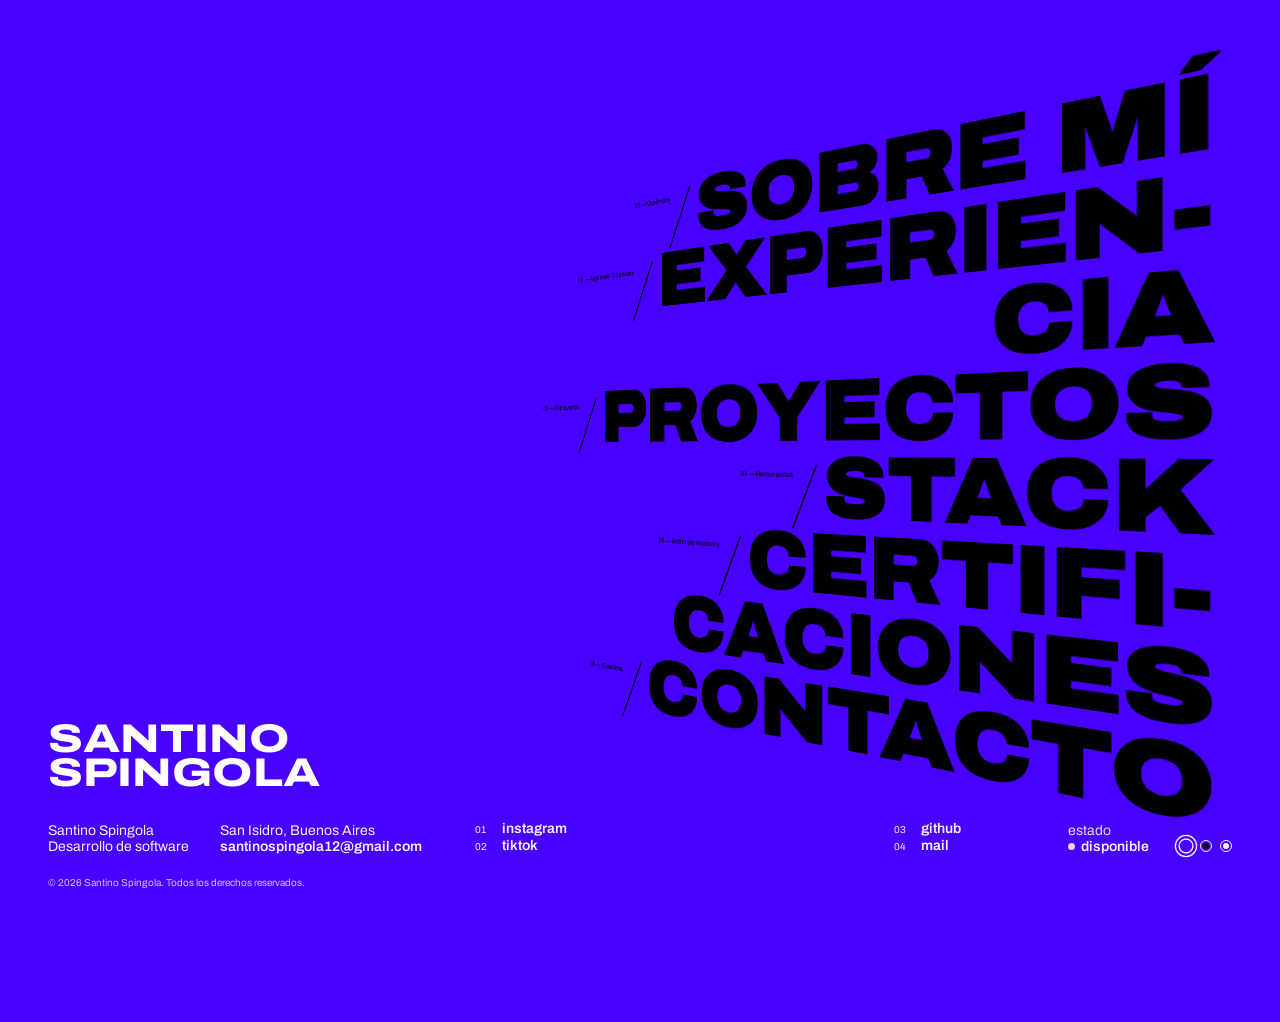
==== commit 182cff8d: "Portfolio: presentación general, casos Aula, Titan Gym y n8n, capturas y CV actualizado - Título, So" ====
--- a/index.html
+++ b/index.html
@@ -4,16 +4,16 @@
 <head>
   <meta charset="UTF-8">
   <meta name="viewport" content="width=device-width, initial-scale=1.0">
-  <title>Santino Spingola — IA aplicada, automatización e integraciones</title>
+  <title>Santino Spingola — Desarrollo de software y arquitectura de sistemas</title>
   <meta name="description"
-    content="Santino Spingola, desarrollador de IA aplicada y automatización. Construyo integraciones, automatizaciones y sistemas de gestión con IA que le ahorran horas a un negocio.">
+    content="Santino Spingola, desarrollador de software. Diseño y construyo sistemas de punta a punta: arquitectura, desarrollo, despliegue y operación en producción.">
   <meta name="theme-color" content="#4801FF" id="theme-color">
 
   <!-- Open Graph — cómo se ve al compartir el link -->
   <meta property="og:type" content="website">
-  <meta property="og:title" content="Santino Spingola — IA aplicada, automatización e integraciones">
+  <meta property="og:title" content="Santino Spingola — Desarrollo de software y arquitectura de sistemas">
   <meta property="og:description"
-    content="Integraciones, automatizaciones y sistemas de gestión con IA que le ahorran horas a un negocio.">
+    content="Diseño y construyo sistemas de punta a punta: arquitectura, desarrollo, despliegue y operación en producción.">
   <meta property="og:locale" content="es_AR">
   <meta name="twitter:card" content="summary_large_image">
 
@@ -45,11 +45,11 @@
 
   <!-- SECCIONES -->
   <main class="stage" id="work">
-    <h1 class="sr-only">Santino Spingola — IA aplicada, automatización e integraciones.</h1>
+    <h1 class="sr-only">Santino Spingola — Desarrollo de software y arquitectura de sistemas.</h1>
     <ul class="projects" id="projects">
       <li class="project"><div class="project-box"><a href="#sobre-mi" data-info="01 — Quién soy">Sobre mí</a></div></li>
       <li class="project"><div class="project-box"><a href="#experiencia" data-info="02 — Argensys IT Services">Experien-<br>cia</a></div></li>
-      <li class="project"><div class="project-box"><a href="#proyectos" data-info="03 — 12 proyectos">Proyectos</a></div></li>
+      <li class="project"><div class="project-box"><a href="#proyectos" data-info="03 — 15 proyectos">Proyectos</a></div></li>
       <li class="project"><div class="project-box"><a href="#stack" data-info="04 — Herramientas">Stack</a></div></li>
       <li class="project"><div class="project-box"><a href="#certificaciones" data-info="05 — Anthropic Academy">Certifi-<br>caciones</a></div></li>
       <li class="project"><div class="project-box"><a href="#contacto" data-info="06 — Escribime">Contacto</a></div></li>
@@ -60,7 +60,7 @@
   <footer class="info" id="info">
     <ul class="info-col">
       <li>Santino Spingola</li>
-      <li>IA aplicada · Automatización</li>
+      <li>Desarrollo de software</li>
     </ul>
     <ul class="info-col">
       <li>San Isidro, Buenos Aires</li>
@@ -109,11 +109,11 @@
       <div class="sheet-lead">
         <p class="kicker">01 — Sobre mí</p>
         <h2 class="case-title">Sobre mí</h2>
-        <h3 class="lead">Construyo sistemas con IA que las empresas usan todos los días: integraciones, automatizaciones
-          y software de gestión que le ahorran horas al equipo y se notan en la facturación.</h3>
-        <p>Santino Spingola, desarrollador de IA aplicada y automatización. Programo desde
-          los 15 años. A los 18, al egresar de un secundario técnico, empecé a trabajar para empresas integrando sus
-          sistemas y automatizando procesos. Hoy hago ese mismo trabajo con la IA como herramienta central.</p>
+        <h3 class="lead">Diseño y construyo sistemas de punta a punta: entiendo el problema, defino la arquitectura, lo
+          desarrollo, lo despliego y lo mantengo en producción.</h3>
+        <p>Santino Spingola, desarrollador de software. Programo desde los 15 años. A los 18, al egresar de un
+          secundario técnico, empecé a trabajar para empresas construyendo e integrando sus sistemas. Hoy trabajo en
+          Argensys IT Services y desarrollo proyectos propios con Spingola.</p>
       </div>
       <div class="sheet-col">
         <section class="block">
@@ -226,8 +226,8 @@
       <div class="sheet-lead">
         <p class="kicker">03 — Proyectos</p>
         <h2 class="case-title">Proyectos</h2>
-        <h3 class="lead">Integraciones, automatizaciones y agentes de IA para empresas clientes, más productos propios
-          en producción.</h3>
+        <h3 class="lead">Sistemas en producción, integraciones y automatizaciones, para empresas clientes y como
+          productos propios.</h3>
         <p>Cada caso cuenta el problema, la solución, las decisiones técnicas y el resultado. El código que puedo
           compartir está en GitHub, con su documentación.</p>
         <p class="links"><a class="u" href="https://github.com/SantinoSpingola/" target="_blank" rel="noopener"><strong>Ver mi GitHub →</strong></a></p>
@@ -247,19 +247,27 @@
       </div>
       <div class="sheet-col">
         <section class="block">
-          <h5>Productos propios</h5>
+          <h5>Sistemas en producción</h5>
           <ul class="index">
-            <li><a href="#gestion-arca"><span>07</span><strong>Sistema de gestión</strong><em>Clientes, Content Studio y facturación ARCA</em></a></li>
-            <li><a href="#orbita"><span>08</span><strong>Órbita</strong><em>Gestión comercial multi-tenant</em></a></li>
-            <li><a href="#asesor-ia"><span>09</span><strong>Asesor virtual con IA</strong><em>IA conversacional · demo pública</em></a></li>
-            <li><a href="#plataforma-base"><span>10</span><strong>Plataforma base</strong><em>Núcleo para sistemas de gestión</em></a></li>
-          </ul>
-        </section>
-        <section class="block">
-          <h5>También construí</h5>
+            <li><a href="#orbita"><span>07</span><strong>Órbita</strong><em>CRM comercial multi-tenant</em></a></li>
+            <li><a href="#aula"><span>08</span><strong>Aula</strong><em>Plataforma de cursos autoalojada</em></a></li>
+            <li><a href="#gestion-arca"><span>09</span><strong>Sistema de gestión</strong><em>Clientes, contenido y facturación ARCA</em></a></li>
+            <li><a href="#titan-gym"><span>10</span><strong>Titan Gym</strong><em>Socios, cuotas y cupos</em></a></li>
+            <li><a href="#asesor-ia"><span>11</span><strong>Asesor virtual con IA</strong><em>IA conversacional · demo pública</em></a></li>
+          </ul>
+        </section>
+        <section class="block">
+          <h5>Automatización</h5>
           <ul class="index">
-            <li><a href="#smart-money"><span>11</span><strong>smart-money-tracker</strong><em>Análisis on-chain</em></a></li>
-            <li><a href="#btc-bot"><span>12</span><strong>BTC Bot Auto</strong><em>Trading autónomo</em></a></li>
+            <li><a href="#n8n"><span>12</span><strong>Automatizaciones n8n</strong><em>Agentes de WhatsApp y procesos en producción</em></a></li>
+          </ul>
+        </section>
+        <section class="block">
+          <h5>Open source y otros</h5>
+          <ul class="index">
+            <li><a href="#plataforma-base"><span>13</span><strong>Plataforma base</strong><em>Núcleo para sistemas de gestión</em></a></li>
+            <li><a href="#smart-money"><span>14</span><strong>smart-money-tracker</strong><em>Análisis on-chain</em></a></li>
+            <li><a href="#btc-bot"><span>15</span><strong>BTC Bot Auto</strong><em>Trading autónomo</em></a></li>
           </ul>
         </section>
       </div>
@@ -270,8 +278,7 @@
       <div class="sheet-lead">
         <p class="kicker">04 — Stack tecnológico</p>
         <h2 class="case-title">Stack</h2>
-        <h3 class="lead">Lo que uso para llevar IA a producción: modelos de lenguaje, orquestación con n8n, integración
-          con CRM y ERP, y un backend tipado sobre una base de datos multi-tenant.</h3>
+        <h3 class="lead">Las herramientas con las que diseño, construyo y opero sistemas en producción.</h3>
       </div>
       <div class="sheet-col">
         <section class="block">
@@ -280,12 +287,13 @@
           <ul>
             <li>Claude API · Claude Code headless</li>
             <li>Agentes · MCP · Prompt engineering</li>
-            <li>LLMs multi-proveedor</li>
+            <li>LLMs multi-proveedor · transcripción · visión</li>
           </ul>
           <h6>Automatización &amp; APIs —</h6>
           <ul>
             <li>n8n · REST · Webhooks</li>
-            <li>WhatsApp Business API · Telegram API</li>
+            <li>WhatsApp (Evolution API · Business API) · Telegram API</li>
+            <li>Mercado Pago · Stripe · Hotmart</li>
             <li>SOAP / WSDL · Middleware</li>
           </ul>
           <h6>CRM, ERP y facturación —</h6>
@@ -310,18 +318,28 @@
           </ul>
           <h6>Bases de datos —</h6>
           <ul>
-            <li>PostgreSQL · SQLite · Supabase</li>
+            <li>PostgreSQL · SQLite · Supabase · Redis</li>
             <li>Drizzle ORM · Row Level Security</li>
           </ul>
           <h6>Frontend —</h6>
           <ul>
-            <li>Next.js 15 · React 19 · Tailwind</li>
-            <li>HTMX · Alpine.js</li>
-          </ul>
-          <h6>Arquitectura &amp; infra —</h6>
-          <ul>
-            <li>Multi-tenancy · RLS · RBAC · Event bus</li>
-            <li>Docker · Vercel · VPS Linux</li>
+            <li>Next.js 16 · React 19 · Tailwind</li>
+            <li>HTMX · Alpine.js · PWA</li>
+          </ul>
+          <h6>Arquitectura —</h6>
+          <ul>
+            <li>Monolito modular · Ports &amp; adapters</li>
+            <li>Multi-tenancy · RLS · RBAC · Event bus con outbox</li>
+          </ul>
+          <h6>Infraestructura —</h6>
+          <ul>
+            <li>VPS Linux · Docker Compose · Caddy</li>
+            <li>Vercel · ffmpeg / HLS · Backups automáticos</li>
+          </ul>
+          <h6>Calidad —</h6>
+          <ul>
+            <li>Vitest · Playwright · pytest</li>
+            <li>Tests contra bases reales · ADRs</li>
           </ul>
         </section>
       </div>
@@ -378,15 +396,19 @@
       </div>
     </article>
 
-    <!-- 07 GESTIÓN + ARCA -->
+    <!-- 09 GESTIÓN + ARCA -->
     <article class="sheet" id="gestion-arca" data-title="Sistema de gestión con facturación ARCA">
       <div class="sheet-lead">
-        <p class="kicker"><a class="u" href="#proyectos">← Proyectos</a> · Caso 07 — Producto propio · En uso</p>
+        <p class="kicker"><a class="u" href="#proyectos">← Proyectos</a> · Caso 09 — Producto propio · En uso</p>
         <h2 class="case-title">Sistema de gestión</h2>
         <h3 class="lead">Sistema de gestión propio que organiza todos mis clientes al mismo tiempo, integra Content
           Studio para producir su contenido y factura de forma automática a través de ARCA.</h3>
         <p>Llevar varios clientes a la vez implica hacer seguimiento, producir contenido y facturar, casi siempre en
-          herramientas separadas. Este sistema reúne todo en un solo panel.</p>
+          herramientas separadas. Este sistema reúne todo en un solo panel, y también se opera escribiéndole a un
+          número de WhatsApp.</p>
+        <p class="links">
+          <a class="u" href="https://github.com/SantinoSpingola/content-studio" target="_blank" rel="noopener"><strong>Ver repositorio →</strong></a>
+        </p>
       </div>
       <div class="sheet-col">
         <section class="block">
@@ -410,13 +432,27 @@
           <p>Conectado a los web services de facturación electrónica de ARCA: las facturas a clientes se emiten solas,
             cada una con su CAE, sin cargar comprobantes a mano.</p>
         </section>
-      </div>
-    </article>
-
-    <!-- 08 ÓRBITA -->
+        <section class="block">
+          <h5>Operable por WhatsApp</h5>
+          <p>Un agente en n8n traduce mensajes, audios, fotos y videos a acciones del sistema: crear un posteo, mover
+            una publicación o emitir una factura, siempre con vista previa y validación antes de emitir.</p>
+          <p class="gap"><a class="u" href="#n8n"><strong>Ver automatizaciones →</strong></a></p>
+        </section>
+        <section class="block">
+          <h5>Stack</h5>
+          <p>FastAPI · Python · HTMX · Alpine · SQLModel · Playwright · Remotion · Claude Code · ARCA · n8n · 485 tests</p>
+        </section>
+      </div>
+      <div class="shots">
+        <figure><img src="img/gestion-posteo.jpg" alt="Posteo generado con copy, hashtags y slide renderizado" loading="lazy" width="1400" height="1069"><figcaption>Creador de posteos: copy, hashtags y slides renderizados.</figcaption></figure>
+        <figure><img src="img/gestion-facturacion.jpg" alt="Listado de facturas emitidas en ARCA" loading="lazy" width="1400" height="933"><figcaption>Facturación electrónica con CAE.</figcaption></figure>
+      </div>
+    </article>
+
+    <!-- 07 ÓRBITA -->
     <article class="sheet" id="orbita" data-title="Órbita">
       <div class="sheet-lead">
-        <p class="kicker"><a class="u" href="#proyectos">← Proyectos</a> · Caso 08 — Producto propio · En producción</p>
+        <p class="kicker"><a class="u" href="#proyectos">← Proyectos</a> · Caso 07 — Producto propio · En producción</p>
         <h2 class="case-title">Órbita</h2>
         <h3 class="lead">Plataforma de gestión comercial multi-tenant: contactos, catálogo con precios y promociones
           vigentes, pipeline con cronómetro de primera respuesta y las conversaciones de WhatsApp dentro del mismo
@@ -424,6 +460,9 @@
         <p>Un equipo comercial vendía sobre planillas compartidas y mensajes directos. Nadie sabía cuánto tardaba el
           equipo en responder un lead, las oportunidades se enfriaban sin que nadie lo notara, y el dueño no podía ver
           el rendimiento del equipo sin preguntar uno por uno.</p>
+        <p class="links">
+          <a class="u" href="https://github.com/SantinoSpingola/orbita-crm" target="_blank" rel="noopener"><strong>Ver repositorio →</strong></a>
+        </p>
       </div>
       <div class="sheet-col">
         <section class="block">
@@ -431,8 +470,8 @@
           <h6>Desarrollador único —</h6>
           <ul>
             <li>Arquitectura, base de datos, backend, interfaz, pruebas y despliegue: todo.</li>
-            <li>5 módulos, 35 tablas, ~27.700 líneas de TypeScript.</li>
-            <li>169 pruebas automatizadas y 6 compuertas de calidad en verde.</li>
+            <li>7 módulos, 45 tablas, ~34.000 líneas de TypeScript.</li>
+            <li>500 pruebas automatizadas y compuertas de calidad en verde.</li>
           </ul>
         </section>
         <section class="block">
@@ -464,15 +503,158 @@
           <h5>Stack</h5>
           <p>Next.js 15 · React 19 · TypeScript · Drizzle ORM · PostgreSQL · RLS · Supabase · WhatsApp API · n8n ·
             Vitest</p>
-          <p class="note">Código privado — contiene datos de cliente.</p>
-        </section>
-      </div>
-    </article>
-
-    <!-- 09 ASESOR VIRTUAL IA -->
+          <p class="note">Código público en versión anonimizada: sin datos ni marca del cliente.</p>
+        </section>
+      </div>
+      <div class="shots">
+        <figure><img src="img/orbita-panel.jpg" alt="Panel del equipo con facturación, conversión y tiempo de primera respuesta" loading="lazy" width="1400" height="875"><figcaption>Panel del equipo: facturación, conversión, primera respuesta y por qué se pierde.</figcaption></figure>
+        <figure><img src="img/orbita-pipeline.jpg" alt="Pipeline kanban de un comercial" loading="lazy" width="1400" height="875"><figcaption>Pipeline por comercial con próximas acciones y alertas de inactividad.</figcaption></figure>
+      </div>
+    </article>
+
+    <!-- 08 AULA -->
+    <article class="sheet" id="aula" data-title="Aula">
+      <div class="sheet-lead">
+        <p class="kicker"><a class="u" href="#proyectos">← Proyectos</a> · Caso 08 — Para cliente · En producción</p>
+        <h2 class="case-title">Aula</h2>
+        <h3 class="lead">Plataforma de cursos y membresías autoalojada, estilo Hotmart Club: cursos con video propio,
+          progreso, comentarios, mentorías en vivo y 1 a 1, accesos que se activan solos con el pago y app
+          instalable con notificaciones.</h3>
+        <p>Una mentora vendía sus programas en una plataforma de infoproductos y quería llevar la experiencia de sus
+          alumnas a algo propio: su marca, sus reglas de acceso y sin comisiones por venta, sin perder los cursos y
+          las horas de video que ya tenía publicados.</p>
+        <p class="links">
+          <a class="u" href="https://github.com/SantinoSpingola/aula-plataforma-cursos" target="_blank" rel="noopener"><strong>Ver repositorio →</strong></a>
+        </p>
+      </div>
+      <div class="sheet-col">
+        <section class="block">
+          <h5>Decisiones de ingeniería</h5>
+          <h6>Video propio en HLS —</h6>
+          <p>Un worker con ffmpeg convierte cada video a 360p, 720p y 1080p, servido con links firmados atados a la
+            sesión. Sin costo por minuto reproducido.</p>
+          <h6>Accesos por webhook —</h6>
+          <p>Mercado Pago, Stripe y Hotmart con firma validada y eventos idempotentes: una compra da acceso y un
+            reembolso lo revoca.</p>
+          <h6>Migración sin pérdidas —</h6>
+          <p>Importador idempotente desde Hotmart: cursos, módulos, clases, portadas y más de 40 GB de video.</p>
+          <h6>Reglas de acceso en el servidor —</h6>
+          <p>Un test recorre todas las páginas privadas y falla si alguna no exige sesión o rol.</p>
+        </section>
+      </div>
+      <div class="sheet-col">
+        <section class="block">
+          <h5>Producción</h5>
+          <ul>
+            <li>VPS propio con Docker Compose, Caddy y HTTPS automático.</li>
+            <li>Login propio, emails transaccionales y backups automáticos.</li>
+            <li>Construida en 18 hitos: primero sobre Supabase y después migrada entera al VPS.</li>
+          </ul>
+        </section>
+        <section class="block">
+          <h5>Stack</h5>
+          <p>Next.js 16 · React 19 · TypeScript · Tailwind · PostgreSQL · Drizzle ORM · hls.js · ffmpeg · web-push ·
+            Docker · Caddy</p>
+          <p class="note">Código público en versión anonimizada, con catálogo demo.</p>
+        </section>
+      </div>
+      <div class="shots">
+        <figure><img src="img/aula-inicio.jpg" alt="Inicio de la alumna con continuar viendo y progreso" loading="lazy" width="1400" height="875"><figcaption>Inicio de la alumna: continuar viendo y progreso por curso.</figcaption></figure>
+        <figure><img src="img/aula-clase.jpg" alt="Clase con video, temario y comentarios" loading="lazy" width="1400" height="875"><figcaption>Clase con video HLS, temario, calificación y comentarios.</figcaption></figure>
+      </div>
+    </article>
+
+    <!-- 10 TITAN GYM -->
+    <article class="sheet" id="titan-gym" data-title="Titan Gym">
+      <div class="sheet-lead">
+        <p class="kicker"><a class="u" href="#proyectos">← Proyectos</a> · Caso 10 — Producto propio · Demo pública</p>
+        <h2 class="case-title">Titan Gym</h2>
+        <h3 class="lead">Gestión de socios y cuotas: alta en tres pasos, plan anual en cuotas con semáforo de saldo,
+          alertas de cupo y apto físico, y exportación para tesorería.</h3>
+        <p>Gimnasios, academias y campamentos se manejan con WhatsApp, Excel y cuadernos, y no hay forma rápida de saber
+          quién debe, quién no presentó el apto físico o cuánto se cobró este mes.</p>
+        <p class="links">
+          <a class="u" href="https://titan-gym.vercel.app" target="_blank" rel="noopener"><strong>Ver demo →</strong></a>
+          <a class="u" href="https://github.com/SantinoSpingola/titan-gym" target="_blank" rel="noopener"><strong>Ver repositorio →</strong></a>
+        </p>
+      </div>
+      <div class="sheet-col">
+        <section class="block">
+          <h5>Qué resuelve</h5>
+          <ul>
+            <li>Cada socio con su monto acordado, repartido solo en cuotas.</li>
+            <li>Pagos asignados a una cuota o como pago general.</li>
+            <li>Alertas de cupo excedido y apto físico faltante.</li>
+            <li>Planillas de socios y de tesorería listas para Excel.</li>
+            <li>Pensado para cargarse desde el celular en el mostrador.</li>
+          </ul>
+        </section>
+      </div>
+      <div class="sheet-col">
+        <section class="block">
+          <h5>Origen</h5>
+          <p>Nació como sistema de inscripciones y cuotas para un campamento y se adaptó a gimnasios sin tocar el
+            dominio: el mismo núcleo sirve para cualquier negocio con cupo, temporada y cobro en cuotas.</p>
+        </section>
+        <section class="block">
+          <h5>Stack</h5>
+          <p>Next.js 15 · TypeScript · Tailwind · Drizzle ORM · PostgreSQL · Supabase · Zod · Vitest · Vercel</p>
+        </section>
+      </div>
+      <div class="shots">
+        <figure><img src="img/titan-dashboard.jpg" alt="Dashboard con recaudación y socios por categoría" loading="lazy" width="1400" height="875"><figcaption>Dashboard de recaudación y ocupación.</figcaption></figure>
+        <figure><img src="img/titan-socio.jpg" alt="Ficha de socio con el estado de cada cuota" loading="lazy" width="1400" height="875"><figcaption>Ficha del socio con el semáforo de cada cuota.</figcaption></figure>
+      </div>
+    </article>
+
+    <!-- 12 AUTOMATIZACIONES N8N -->
+    <article class="sheet" id="n8n" data-title="Automatizaciones con n8n">
+      <div class="sheet-lead">
+        <p class="kicker"><a class="u" href="#proyectos">← Proyectos</a> · Caso 12 — Automatización · En producción</p>
+        <h2 class="case-title">Automati&shy;zaciones</h2>
+        <h3 class="lead">Flujos de n8n en producción para clientes reales: agentes de IA por WhatsApp, procesos
+          asíncronos, facturación conversacional y operación de la infraestructura de mensajería.</h3>
+        <p>Cada flujo está documentado con su diagrama y sus decisiones de diseño; los más chicos, como plantillas
+          listas para importar.</p>
+        <p class="links">
+          <a class="u" href="https://github.com/SantinoSpingola/n8n-automatizaciones" target="_blank" rel="noopener"><strong>Ver repositorio →</strong></a>
+        </p>
+      </div>
+      <div class="sheet-col">
+        <section class="block">
+          <h5>Algunos flujos</h5>
+          <h6>Agente de operaciones por WhatsApp —</h6>
+          <p>61 nodos: crea contenido, mueve publicaciones y emite facturas en ARCA a partir de mensajes, audios,
+            fotos y videos.</p>
+          <h6>Poller de trabajos asíncronos —</h6>
+          <p>Los trabajos largos se encolan y el resultado le llega por WhatsApp a quien lo pidió.</p>
+          <h6>Facturación conversacional —</h6>
+          <p>Un cliente arma su liquidación mensual conversando, con feriados por API y confirmación explícita.</p>
+          <h6>Asesor con IA multimodal —</h6>
+          <p>Buffer de mensajes en Redis, transcripción de audios, análisis de imágenes y memoria en Postgres.</p>
+        </section>
+      </div>
+      <div class="sheet-col">
+        <section class="block">
+          <h5>Cómo los diseño</h5>
+          <ul>
+            <li>El modelo conversa; cálculos, montos y emisiones viven en código.</li>
+            <li>Confirmación explícita antes de cualquier acción irreversible.</li>
+            <li>Nada bloqueante en el webhook: lo largo se encola.</li>
+            <li>Cada error le llega a la persona que pidió la acción.</li>
+          </ul>
+        </section>
+        <section class="block">
+          <h5>Stack</h5>
+          <p>n8n · Evolution API · DeepSeek · OpenAI · Redis · PostgreSQL · Data Tables · ARCA</p>
+        </section>
+      </div>
+    </article>
+
+    <!-- 11 ASESOR VIRTUAL IA -->
     <article class="sheet" id="asesor-ia" data-title="Asesor virtual con IA">
       <div class="sheet-lead">
-        <p class="kicker"><a class="u" href="#proyectos">← Proyectos</a> · Caso 09 — IA conversacional · Demo pública</p>
+        <p class="kicker"><a class="u" href="#proyectos">← Proyectos</a> · Caso 11 — IA conversacional · Demo pública</p>
         <h2 class="case-title">Asesor Virtual</h2>
         <h3 class="lead">Un agente conversacional para inmobiliarias que responde disponibilidad, condiciones y
           requisitos, agenda visitas dentro de la misma conversación, analiza imágenes de propiedades y mantiene el
@@ -482,7 +664,7 @@
           respuesta tardía es una visita que no se agenda.</p>
         <p class="links">
           <a class="u" href="https://sistema-inmobiliarias.vercel.app" target="_blank" rel="noopener"><strong>Probar el demo →</strong></a>
-          <a class="u" href="https://github.com/santinospingola/argensys-chatbot" target="_blank" rel="noopener"><strong>Ver repositorio →</strong></a>
+          <a class="u" href="https://github.com/SantinoSpingola/argensys-chatbot" target="_blank" rel="noopener"><strong>Ver repositorio →</strong></a>
         </p>
       </div>
       <div class="sheet-col">
@@ -496,6 +678,9 @@
           <p>El contexto se sostiene con un sessionId; la memoria vive en el flujo, no en la interfaz.</p>
           <h6>Lectura defensiva —</h6>
           <p>La respuesta de n8n se lee de forma defensiva, para que ajustar el flujo no rompa la interfaz.</p>
+          <h6>El agente por dentro —</h6>
+          <p>Buffer de mensajes en Redis, transcripción de audios, análisis de imágenes y memoria en Postgres.</p>
+          <p><a class="u" href="#n8n"><strong>Ver automatizaciones →</strong></a></p>
         </section>
       </div>
       <div class="sheet-col">
@@ -508,6 +693,9 @@
           <h5>Stack</h5>
           <p>IA conversacional · n8n · Next.js · TypeScript · Tailwind · Vercel</p>
         </section>
+      </div>
+      <div class="shots">
+        <figure><img src="img/asesor-chat.jpg" alt="Conversación con el asesor virtual de la inmobiliaria" loading="lazy" width="1400" height="875"><figcaption>El asesor respondiendo en la demo pública.</figcaption></figure>
       </div>
     </article>
 
@@ -693,10 +881,10 @@
       </div>
     </article>
 
-    <!-- 10 PLATAFORMA BASE -->
+    <!-- 13 PLATAFORMA BASE -->
     <article class="sheet" id="plataforma-base" data-title="Plataforma base">
       <div class="sheet-lead">
-        <p class="kicker"><a class="u" href="#proyectos">← Proyectos</a> · Caso 10 — Producto propio · Open source</p>
+        <p class="kicker"><a class="u" href="#proyectos">← Proyectos</a> · Caso 13 — Producto propio · Open source</p>
         <h2 class="case-title">Plataforma Base</h2>
         <h3 class="lead">El núcleo de Órbita extraído a una base reutilizable sin dominio de negocio: identidad,
           sesiones, permisos, multi-tenancy con RLS, bus de eventos, cifrado de secretos y puertos de integración.
@@ -705,7 +893,7 @@
           por cliente, eventos, manejo de dinero y fechas. Semanas de trabajo antes de escribir una línea del negocio
           real.</p>
         <p class="links">
-          <a class="u" href="https://github.com/santinospingola/gestion-starter" target="_blank" rel="noopener"><strong>Ver repositorio →</strong></a>
+          <a class="u" href="https://github.com/SantinoSpingola/gestion-starter" target="_blank" rel="noopener"><strong>Ver repositorio →</strong></a>
         </p>
       </div>
       <div class="sheet-col">
@@ -733,17 +921,17 @@
       </div>
     </article>
 
-    <!-- 11 SMART MONEY -->
+    <!-- 14 SMART MONEY -->
     <article class="sheet" id="smart-money" data-title="smart-money-tracker">
       <div class="sheet-lead">
-        <p class="kicker"><a class="u" href="#proyectos">← Proyectos</a> · También construí — 11</p>
+        <p class="kicker"><a class="u" href="#proyectos">← Proyectos</a> · También construí — 14</p>
         <h2 class="case-title">Smart Money</h2>
         <h3 class="lead">Análisis on-chain multi-cadena que detecta tokens con movimiento anómalo y rankea wallets con
           un modelo de scoring propio.</h3>
         <p>Incluye un detector de flotas de bots que las identifica cruzando tokens, sobre la base local y sin consumir
           cuota de APIs.</p>
         <p class="links">
-          <a class="u" href="https://github.com/santinospingola/smart-money-tracker" target="_blank" rel="noopener"><strong>Ver repositorio →</strong></a>
+          <a class="u" href="https://github.com/SantinoSpingola/smart-money-tracker" target="_blank" rel="noopener"><strong>Ver repositorio →</strong></a>
         </p>
       </div>
       <div class="sheet-col">
@@ -791,10 +979,10 @@
       </div>
     </article>
 
-    <!-- 12 BTC BOT -->
+    <!-- 15 BTC BOT -->
     <article class="sheet" id="btc-bot" data-title="BTC Bot Auto">
       <div class="sheet-lead">
-        <p class="kicker"><a class="u" href="#proyectos">← Proyectos</a> · También construí — 12</p>
+        <p class="kicker"><a class="u" href="#proyectos">← Proyectos</a> · También construí — 15</p>
         <h2 class="case-title">BTC Bot</h2>
         <h3 class="lead">Bot de trading autónomo sobre BingX Futures: estrategia propia, dimensionamiento de posición
           desde riesgo fijo y cortes de seguridad automáticos.</h3>
--- a/styles/main.css
+++ b/styles/main.css
@@ -400,6 +400,21 @@
 .certs .date { opacity:.75; font-size:12px; }
 .note { margin-top:1em; font-size:12px !important; opacity:.8; }
 
+/* Capturas de un caso: ocupan todo el ancho, debajo de las columnas */
+.shots {
+  grid-column:1 / -1;
+  display:grid;
+  grid-template-columns:repeat(2, 1fr);
+  gap:2vw;
+  margin:.5em 0 4em;
+}
+.shots figure { margin:0; }
+.shots img {
+  display:block; width:100%; height:auto;
+  border:1px solid color-mix(in srgb, var(--fg) 35%, transparent);
+}
+.shots figcaption { font-size:12px; opacity:.8; margin-top:.7em; }
+
 .u { background:linear-gradient(currentColor, currentColor) 0 100% / 0 1px no-repeat; transition:background-size .4s var(--ease); padding-bottom:1px; }
 .u:hover { background-size:100% 1px; }
 
@@ -458,6 +473,8 @@
   .modes { grid-column:2; justify-self:start; }
   .copyright { margin-top:6px; }
 
+  .shots { grid-template-columns:1fr; gap:24px; }
+
   .panel-top { grid-template-columns:1fr auto; padding:20px 0 16px; }
   .panel-logo { font-size:28px; line-height:24px; }
   .panel-nav { display:none; }
